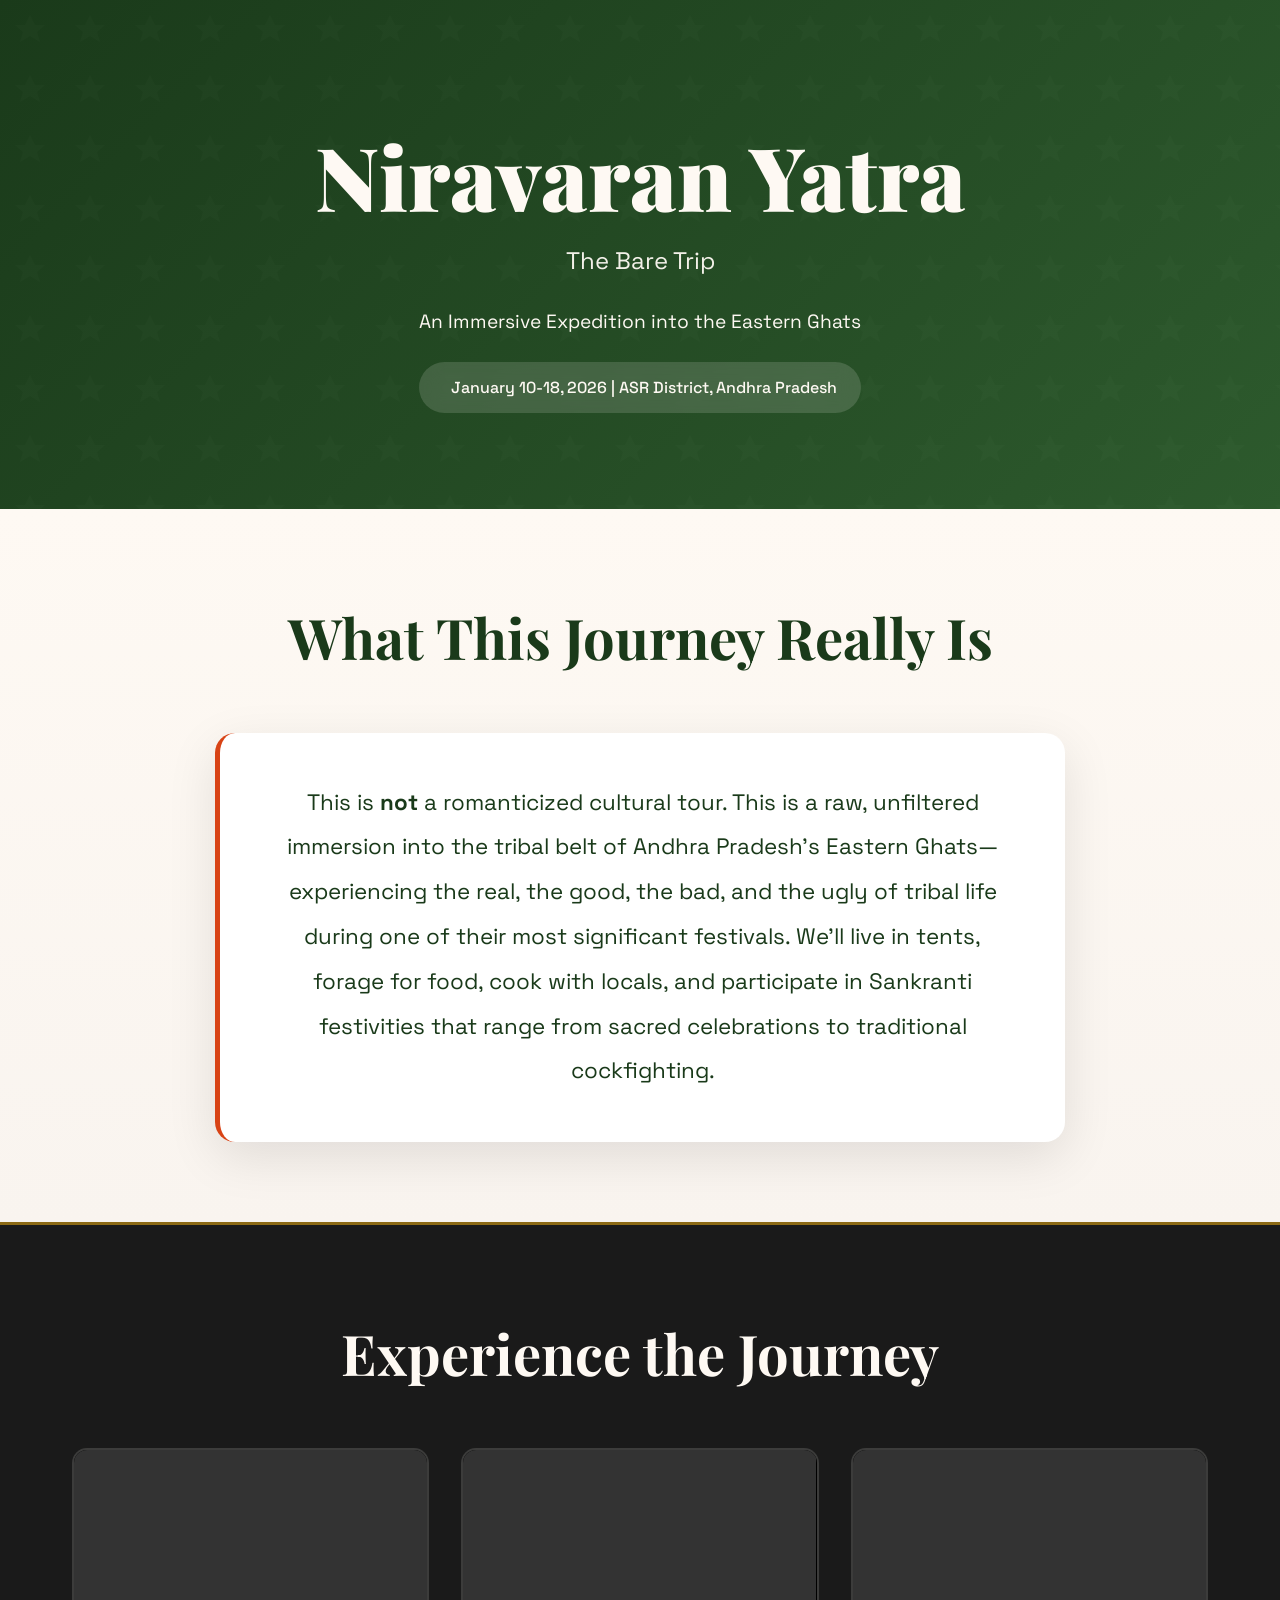
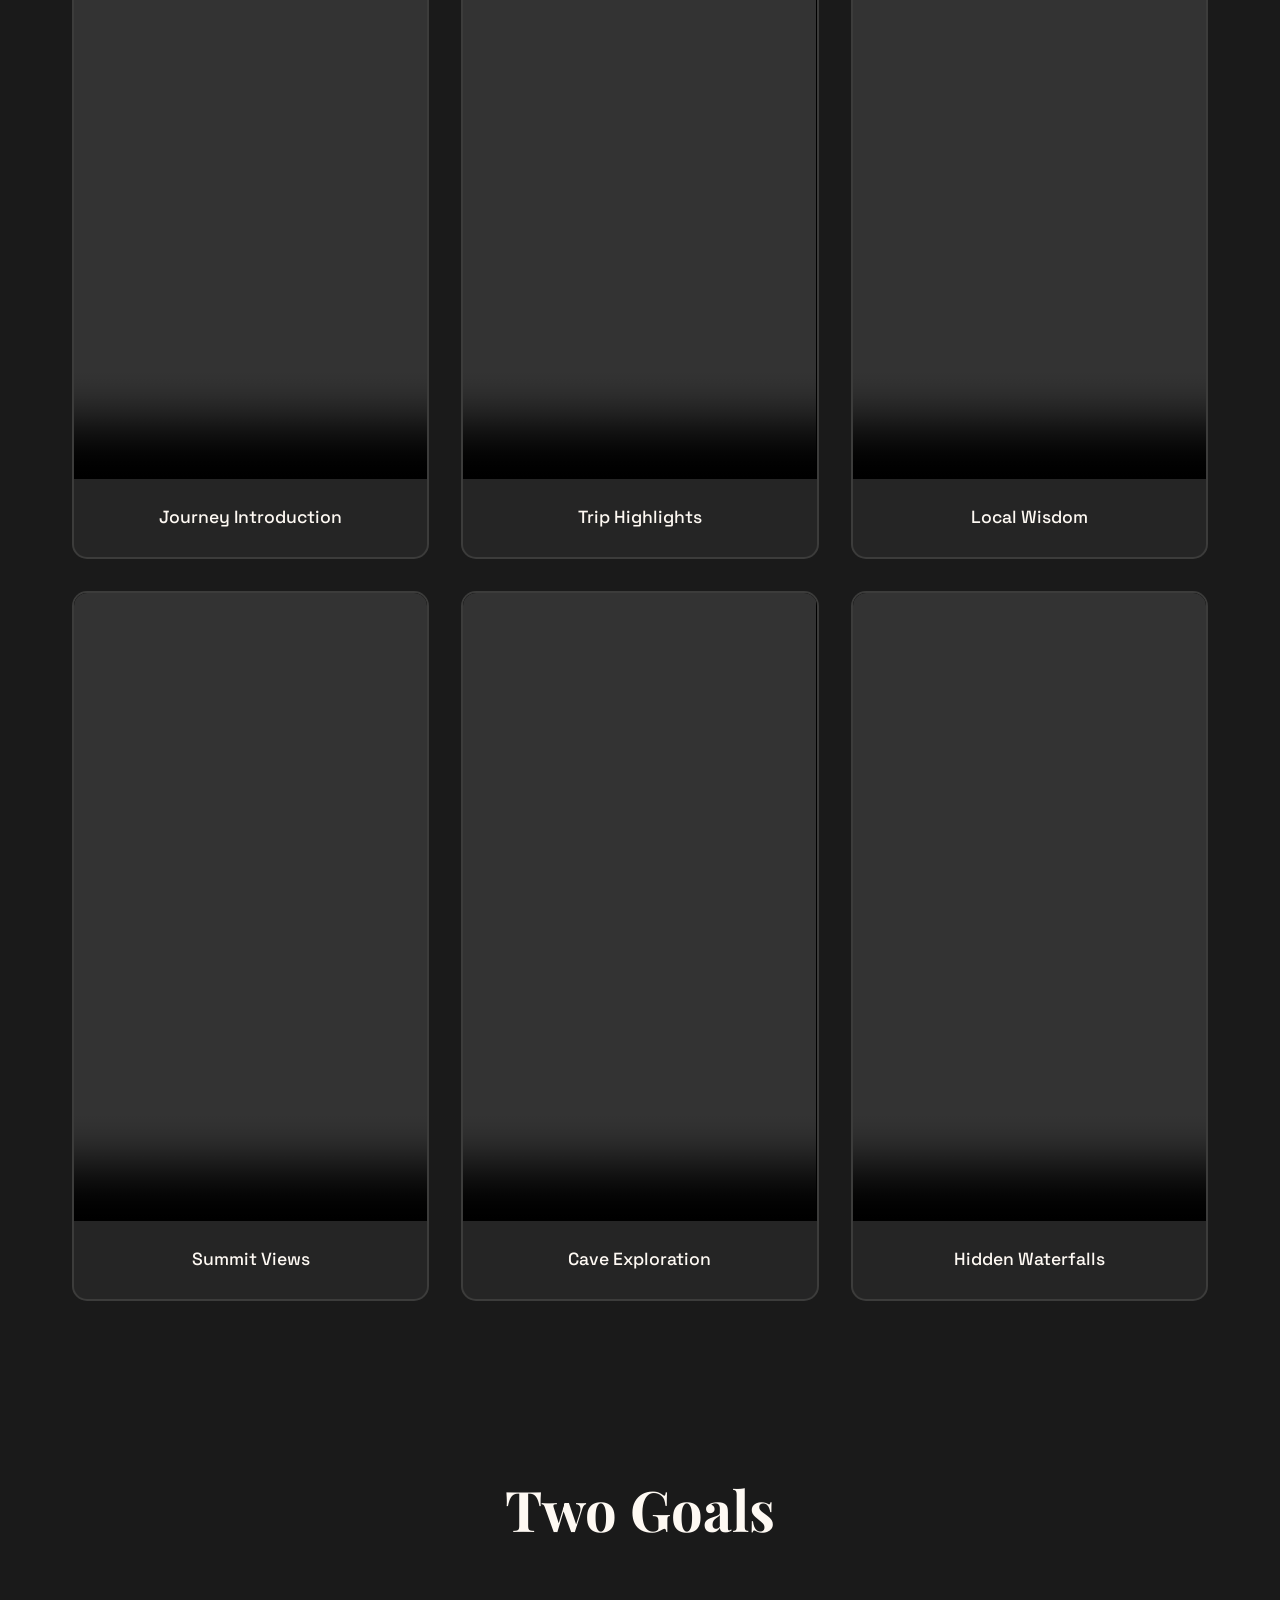
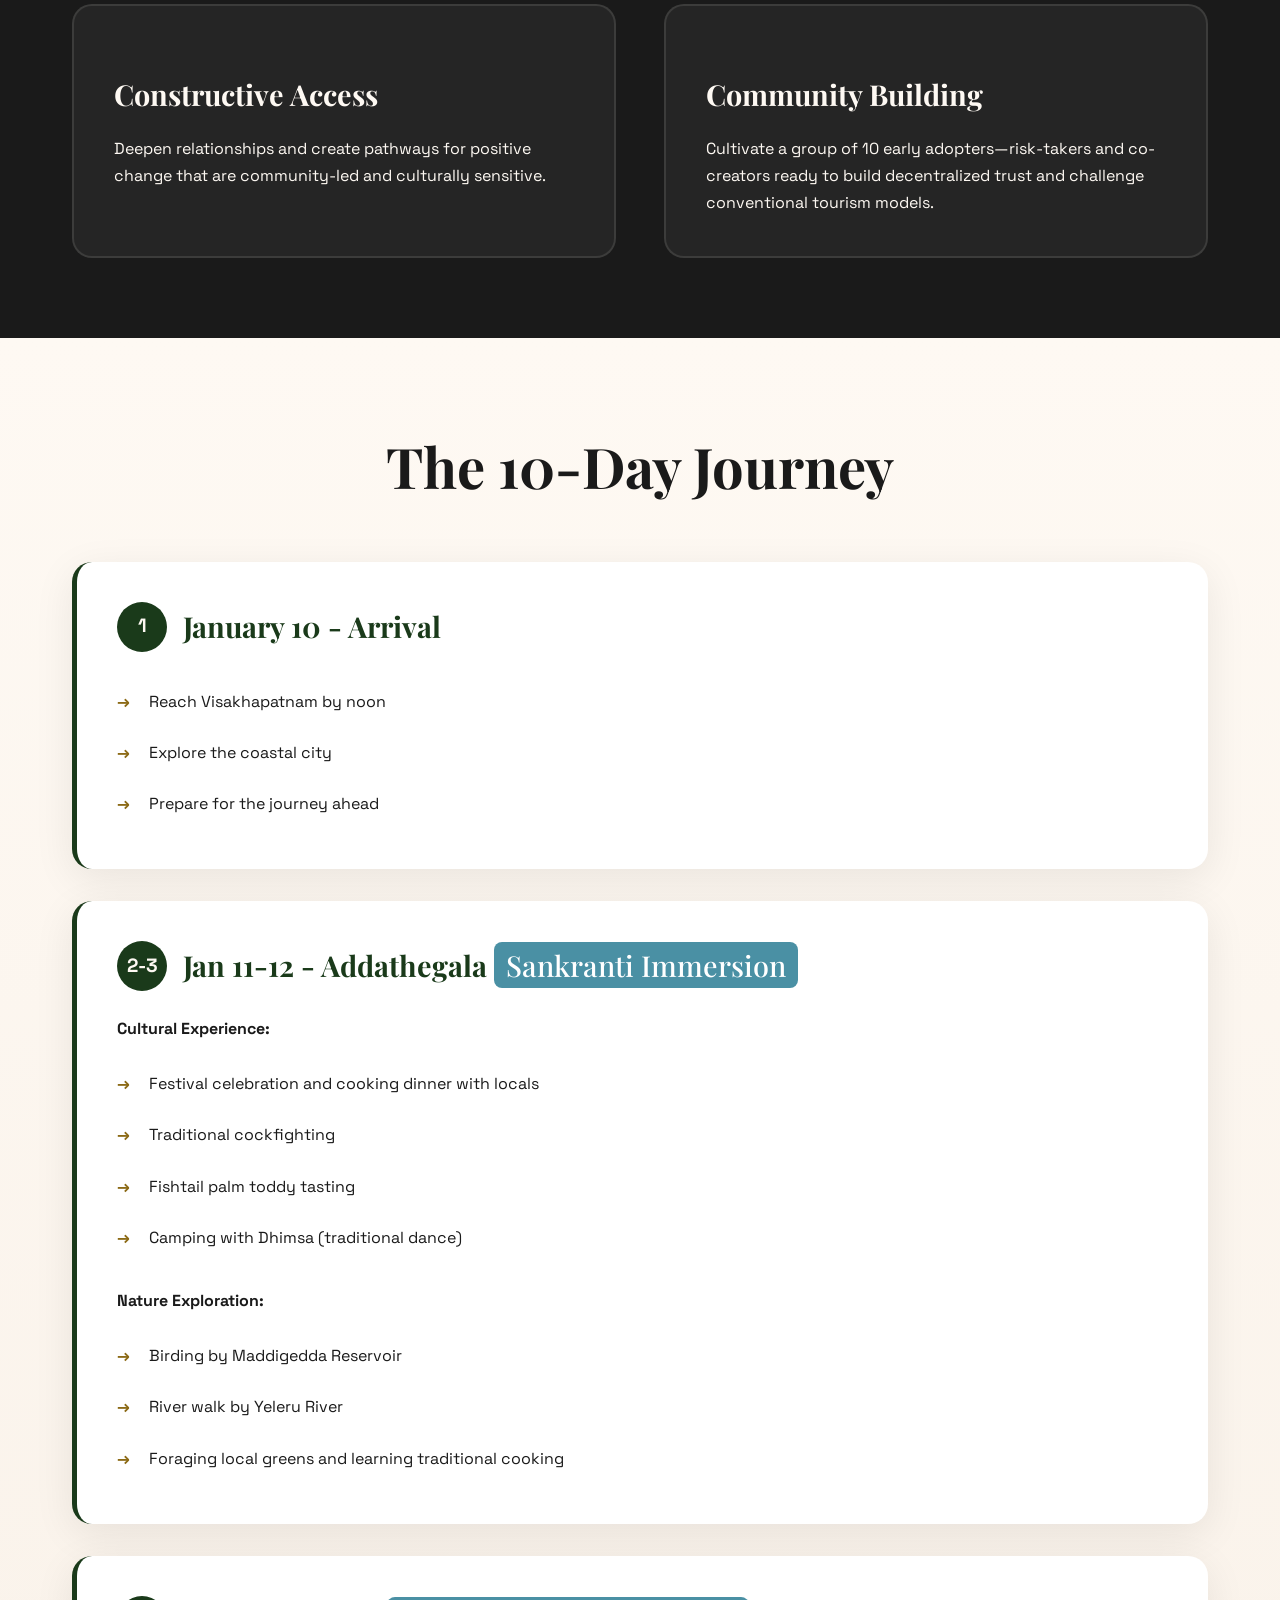
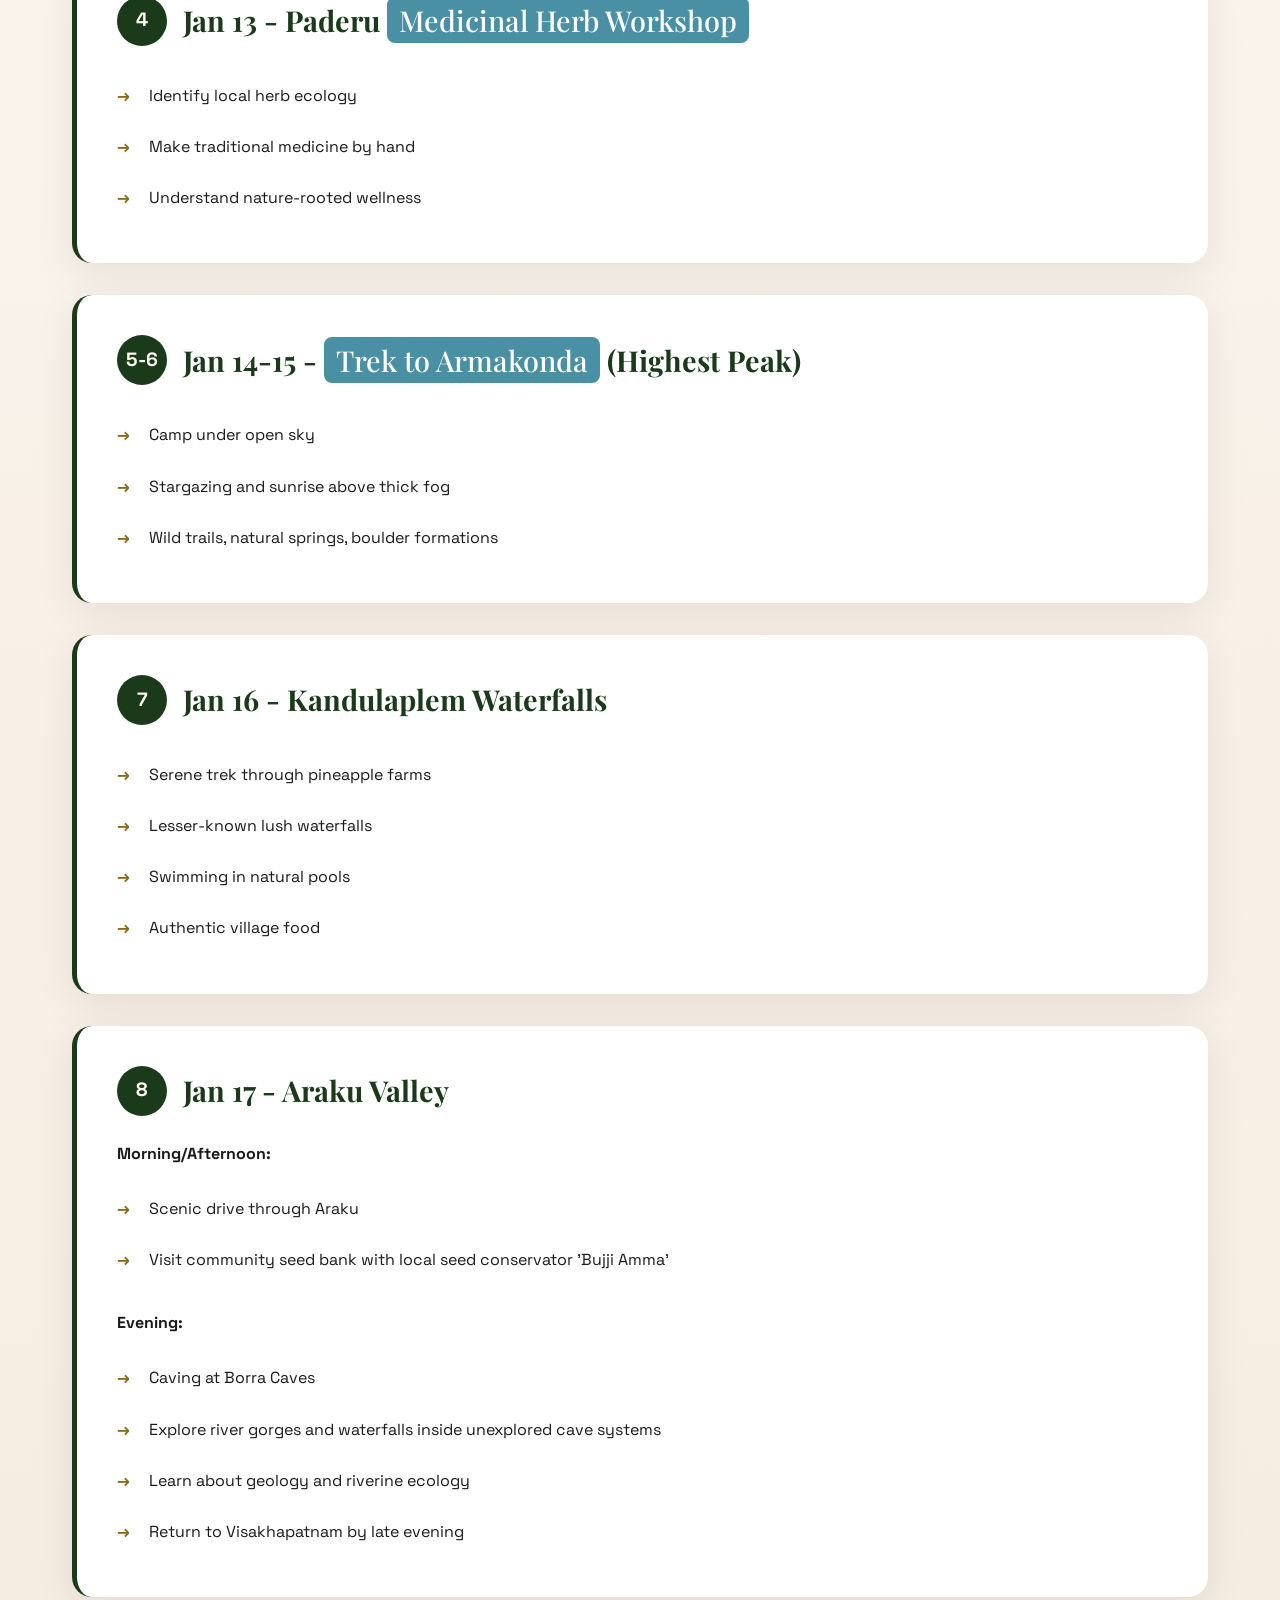
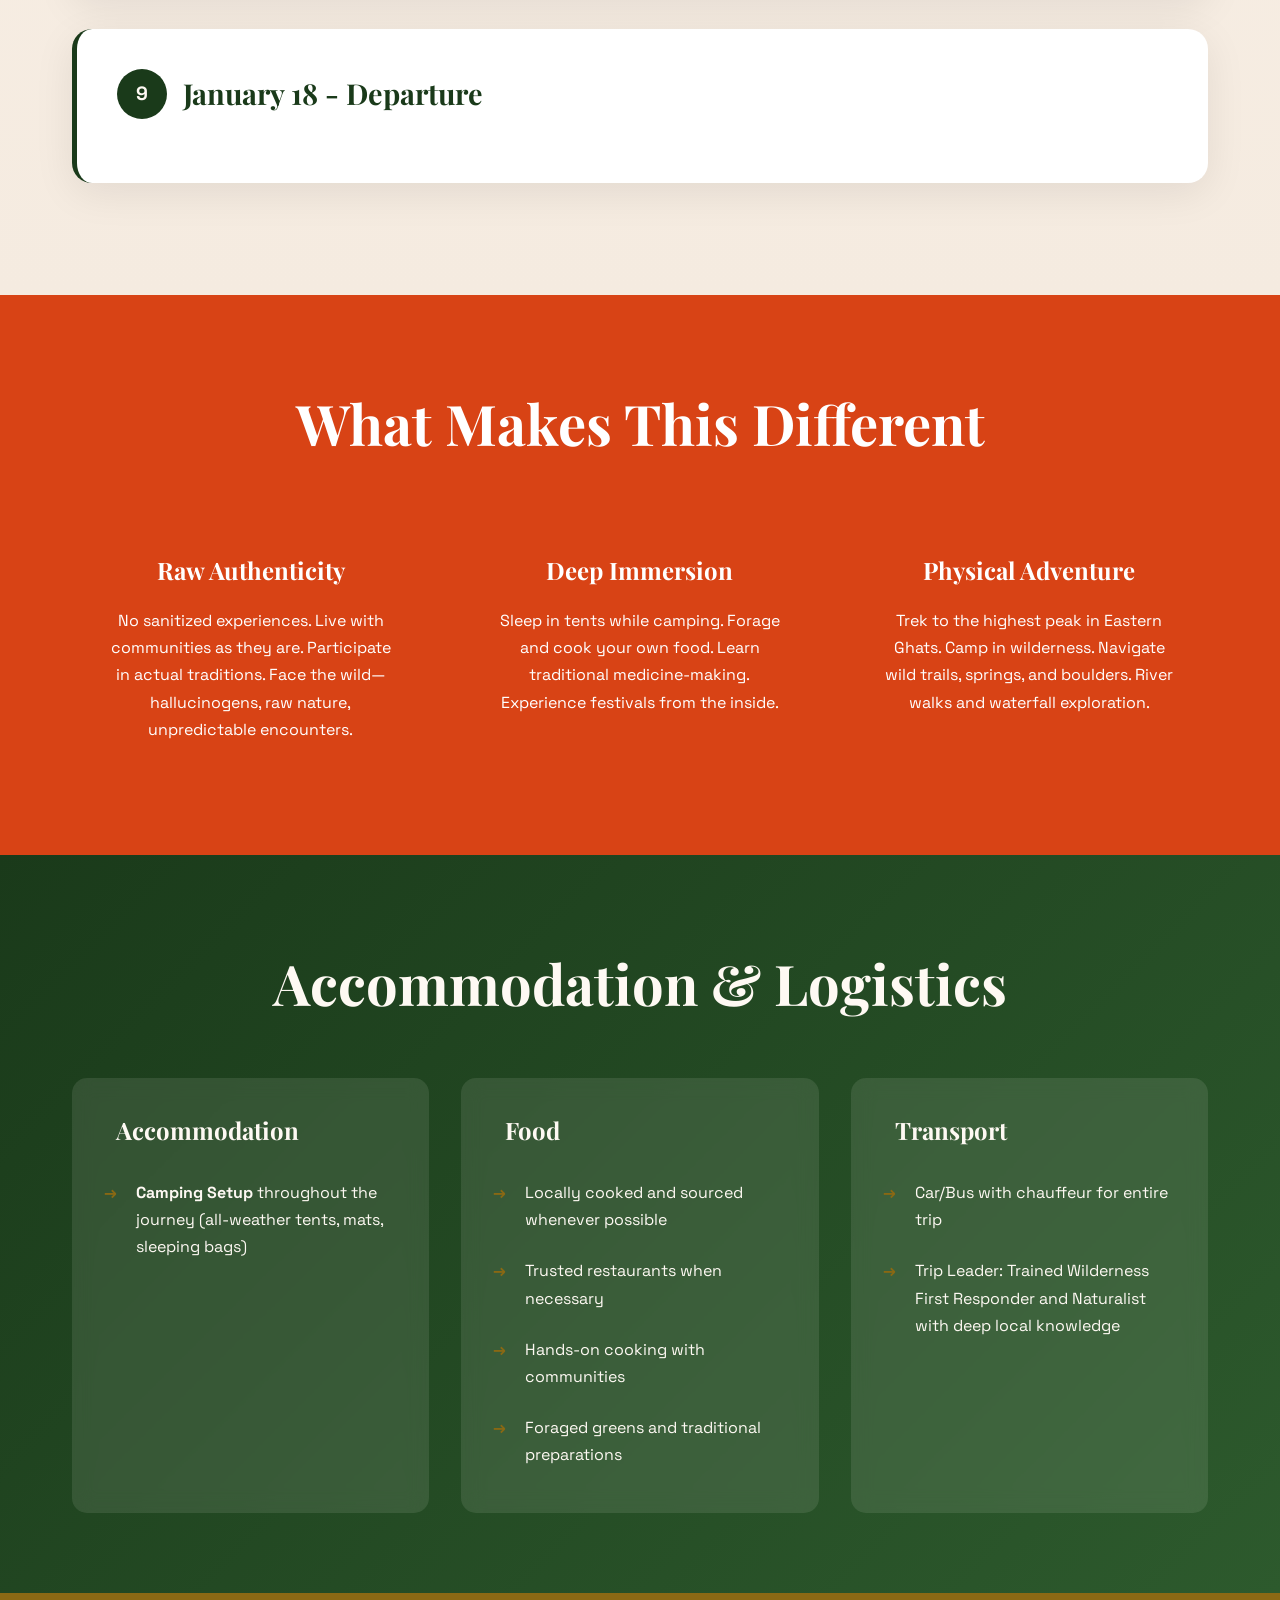
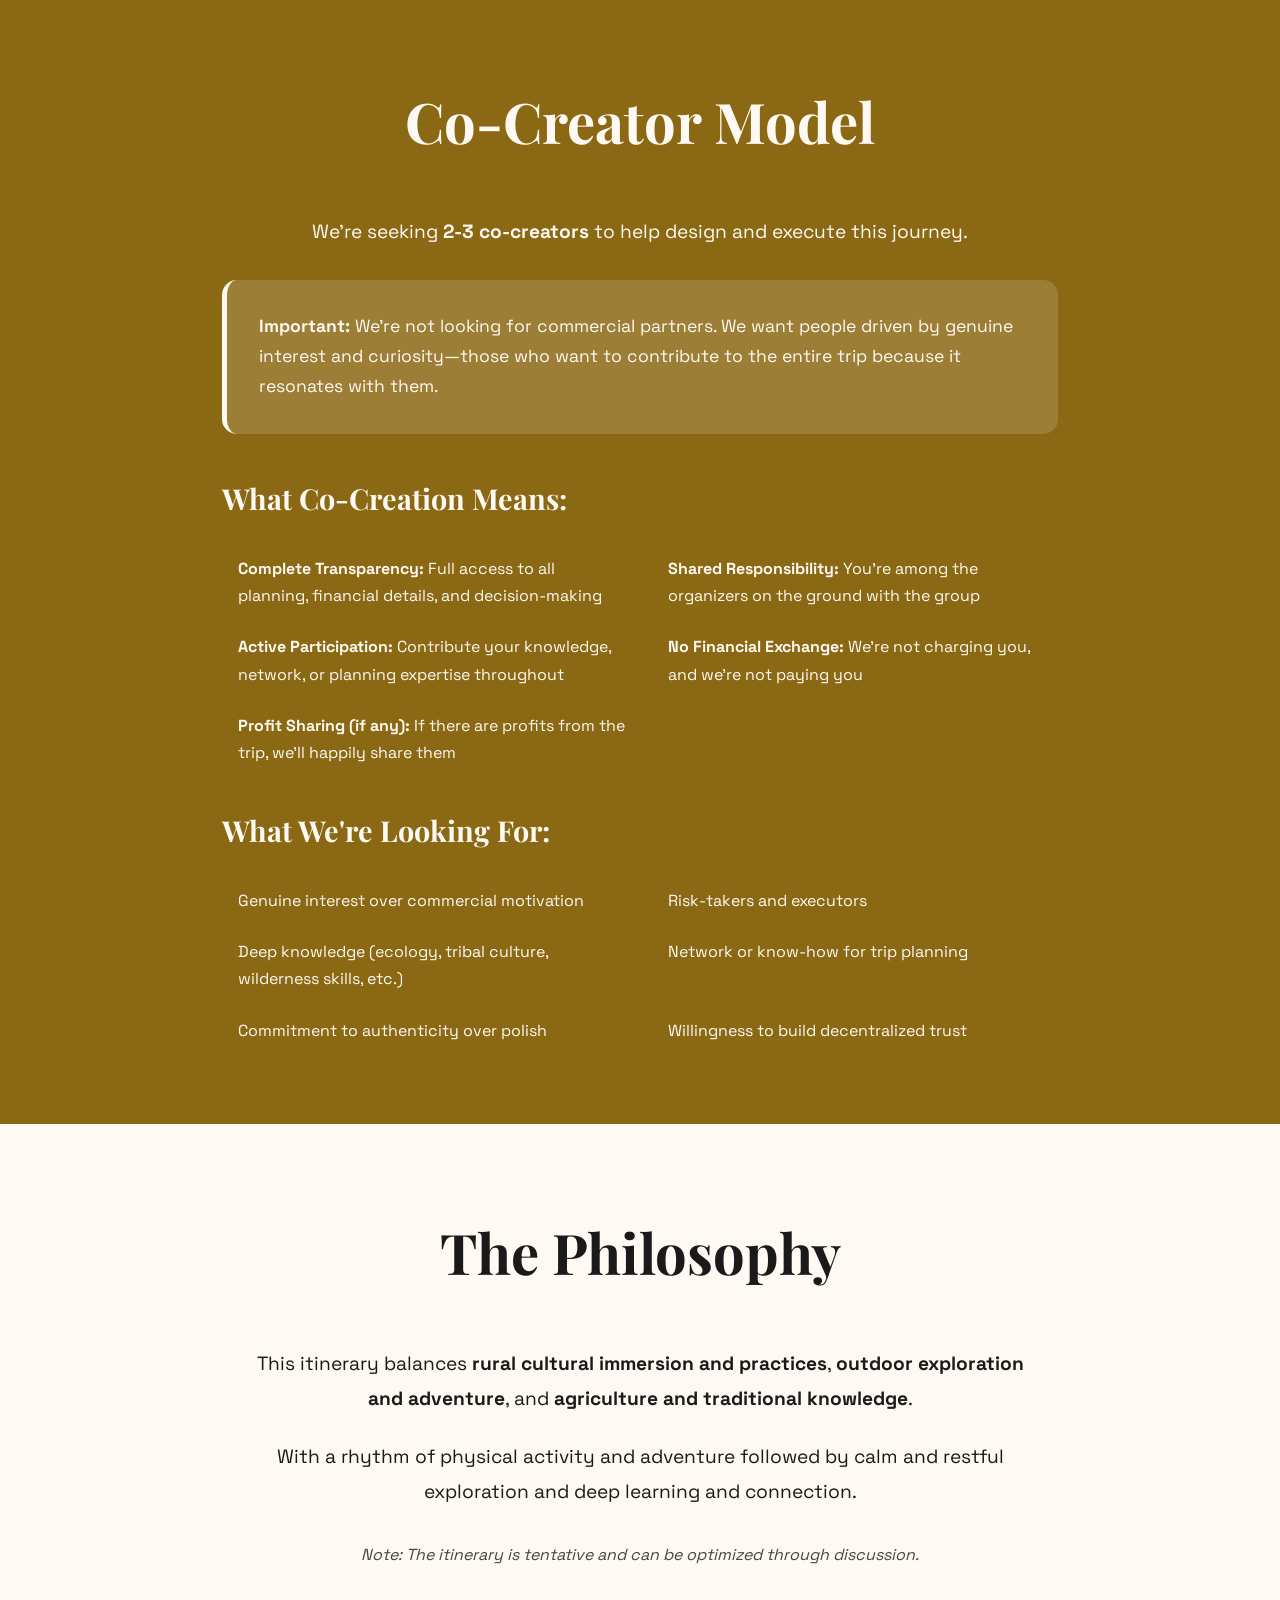
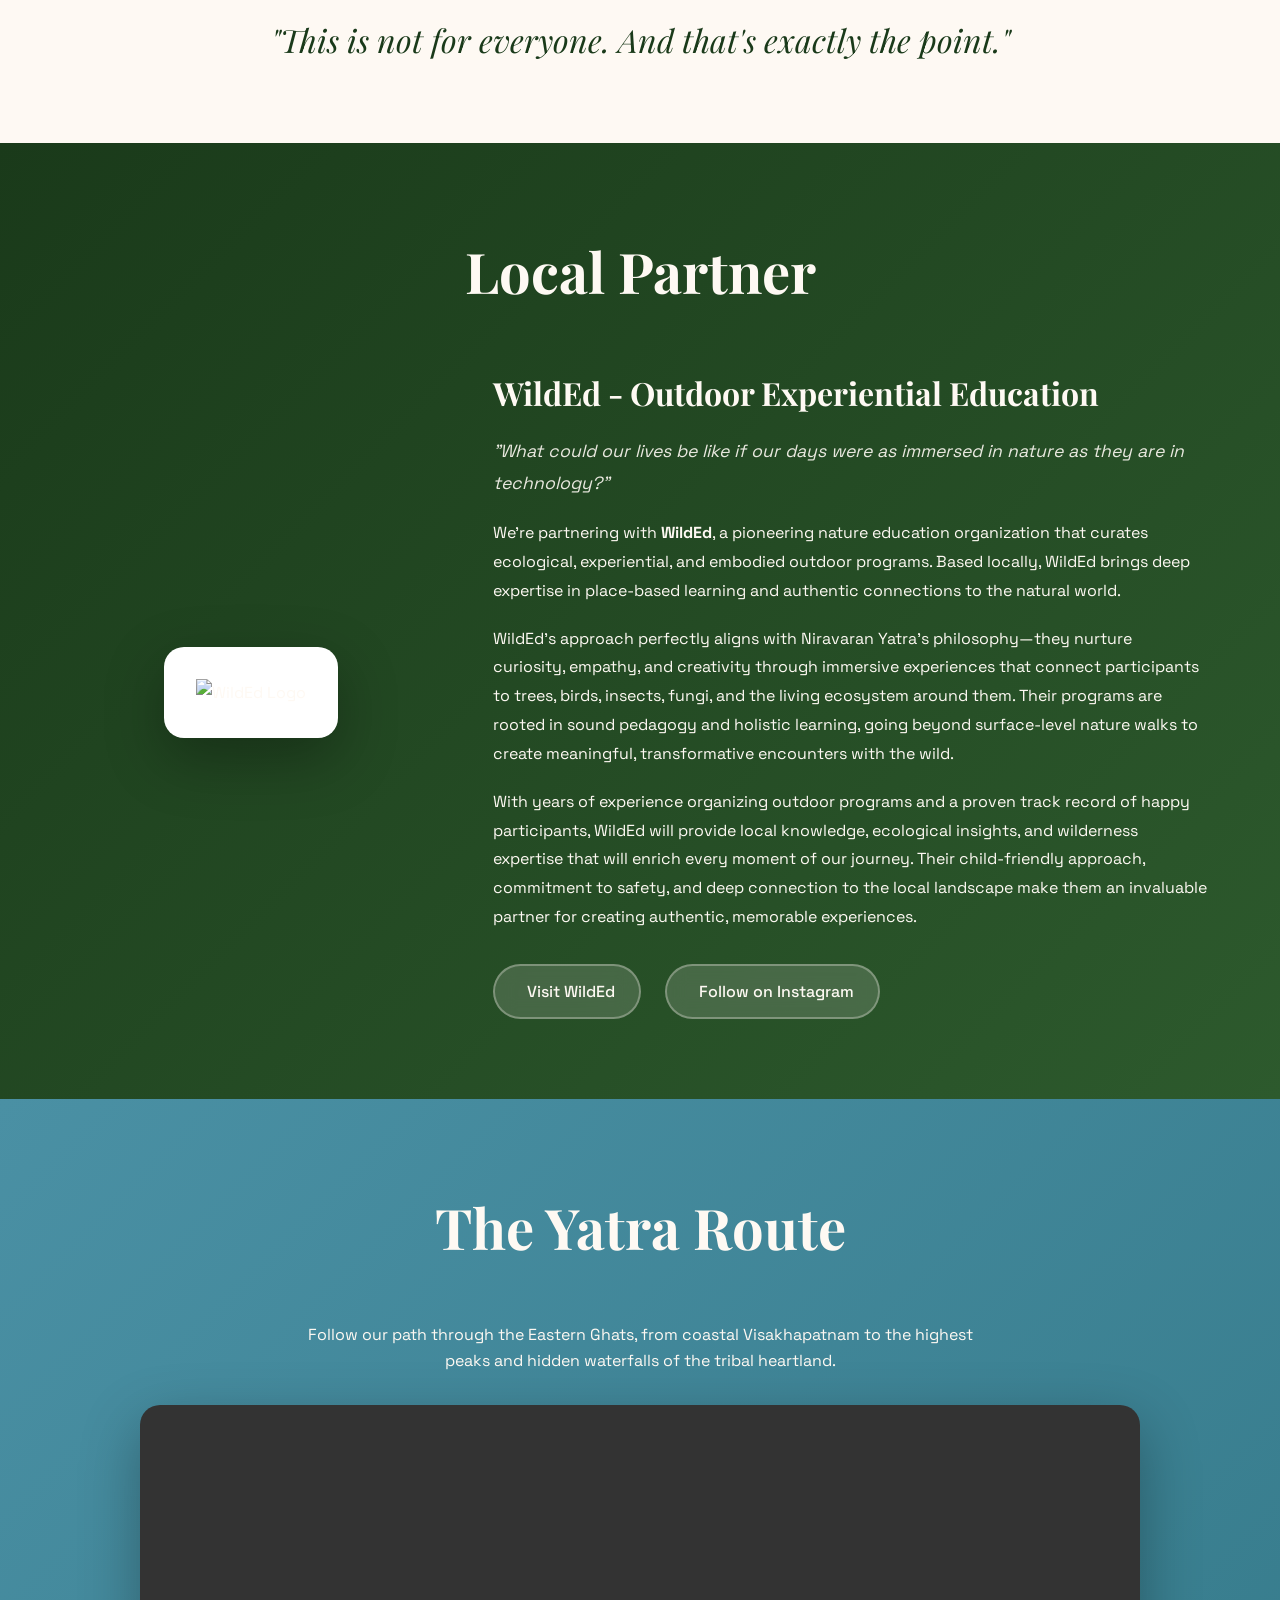
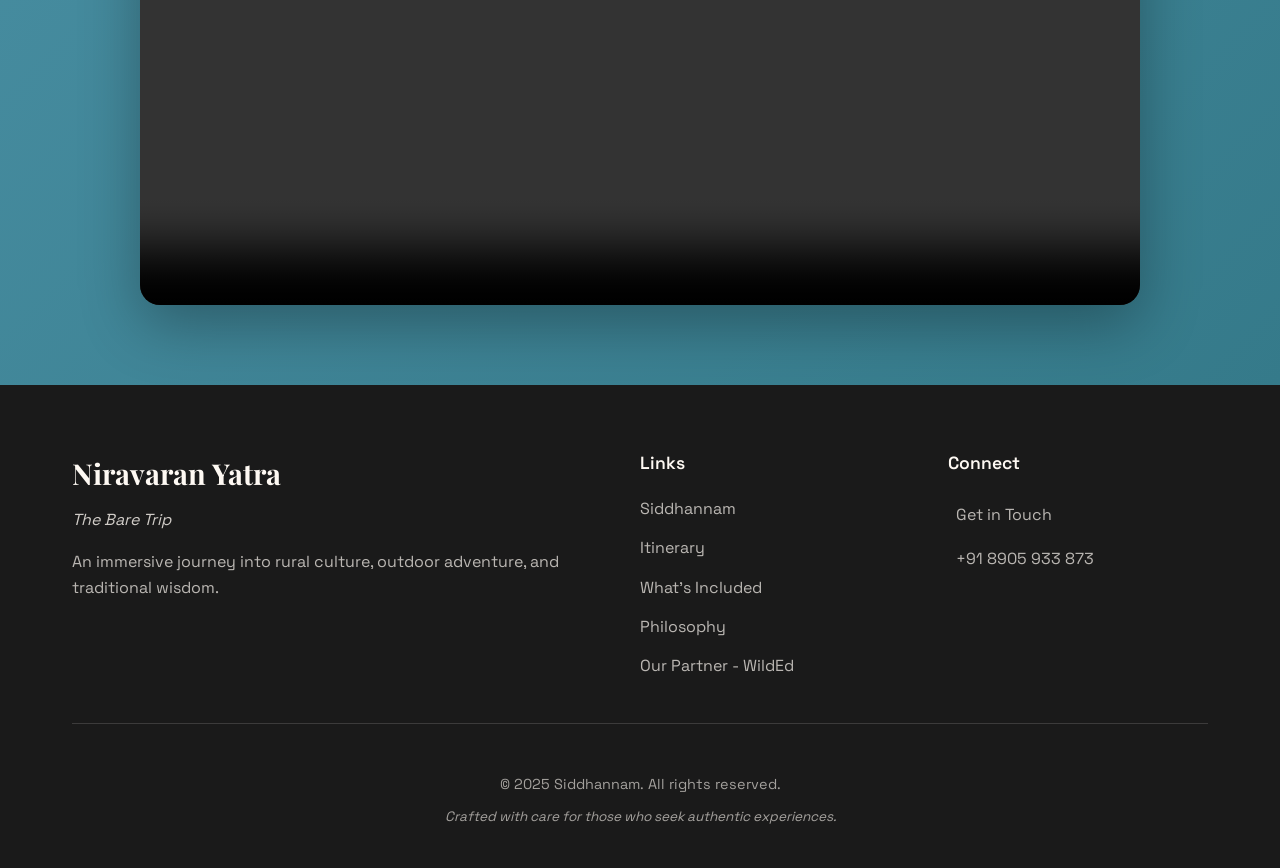
==== index.html @ ec140c89 "Update itinerary activities to reflect camping experience and enhance accommodation details" ====
<!DOCTYPE html>
<html lang="en">
<head>
    <meta charset="UTF-8">
    <meta name="viewport" content="width=device-width, initial-scale=1.0">
    <title>Niravaran Yatra - The Bare Trip</title>
    <link href="https://fonts.googleapis.com/css2?family=Space+Grotesk:wght@400;500;600;700&family=Playfair+Display:wght@700;900&display=swap" rel="stylesheet">
    <script src="https://unpkg.com/@phosphor-icons/web"></script>
    <style>
        * {
            margin: 0;
            padding: 0;
            box-sizing: border-box;
        }

        :root {
            --forest: #1a3a1a;
            --earth: #8b6914;
            --sky: #4a90a4;
            --fire: #d84315;
            --cream: #fef9f3;
            --dark: #1a1a1a;
        }

        body {
            font-family: 'Space Grotesk', sans-serif;
            background: var(--cream);
            color: var(--dark);
            line-height: 1.7;
        }

        .hero {
            background: linear-gradient(135deg, var(--forest) 0%, #2d5a2d 100%);
            color: var(--cream);
            padding: 4rem 1rem 3rem;
            text-align: center;
            position: relative;
            overflow: hidden;
        }

        @media (min-width: 768px) {
            .hero {
                padding: 8rem 2rem 6rem;
            }
        }

        .hero::before {
            content: '';
            position: absolute;
            top: 0;
            left: 0;
            right: 0;
            bottom: 0;
            background: url('data:image/svg+xml,<svg width="60" height="60" xmlns="http://www.w3.org/2000/svg"><path d="M0 0h60v60H0z" fill="none"/><path d="M30 15l5 10h10l-8 7 3 10-10-6-10 6 3-10-8-7h10z" fill="rgba(254,249,243,0.05)"/></svg>');
            opacity: 0.3;
        }

        .hero-content {
            position: relative;
            max-width: 900px;
            margin: 0 auto;
        }

        h1 {
            font-family: 'Playfair Display', serif;
            font-size: clamp(3rem, 8vw, 5.5rem);
            font-weight: 900;
            margin-bottom: 1rem;
            line-height: 1.1;
        }

        .subtitle {
            font-size: clamp(1.1rem, 2.5vw, 1.5rem);
            opacity: 0.95;
            margin-bottom: 0.5rem;
        }

        .dates {
            display: inline-flex;
            align-items: center;
            gap: 0.5rem;
            background: rgba(254,249,243,0.15);
            padding: 0.6rem 1rem;
            border-radius: 50px;
            margin-top: 1.5rem;
            font-weight: 500;
            backdrop-filter: blur(10px);
            font-size: 0.9rem;
        }

        @media (min-width: 768px) {
            .dates {
                padding: 0.75rem 1.5rem;
                font-size: 1rem;
            }
        }

        .container {
            max-width: 1200px;
            margin: 0 auto;
            padding: 0 1rem;
        }

        @media (min-width: 768px) {
            .container {
                padding: 0 2rem;
            }
        }

        section {
            padding: 3rem 0;
        }

        @media (min-width: 768px) {
            section {
                padding: 5rem 0;
            }
        }

        .intro {
            background: linear-gradient(to bottom, var(--cream), #f9f4ef);
            border-bottom: 3px solid var(--earth);
        }

        .intro-text {
            font-size: 1.1rem;
            max-width: 850px;
            margin: 0 auto;
            text-align: center;
            line-height: 1.8;
            color: var(--forest);
            background: white;
            padding: 1.5rem;
            border-radius: 15px;
            box-shadow: 0 10px 30px rgba(0,0,0,0.1);
            border-left: 4px solid var(--fire);
        }

        @media (min-width: 768px) {
            .intro-text {
                font-size: 1.4rem;
                line-height: 2;
                padding: 3rem;
                border-radius: 20px;
                box-shadow: 0 15px 50px rgba(0,0,0,0.1);
                border-left: 5px solid var(--fire);
            }
        }

        .media {
            background: var(--dark);
            color: var(--cream);
        }

        .media-grid {
            display: grid;
            grid-template-columns: 1fr;
            gap: 2rem;
            margin-top: 3rem;
        }

        .media-card {
            background: rgba(254,249,243,0.05);
            border-radius: 15px;
            overflow: hidden;
            transition: all 0.3s ease;
            border: 2px solid rgba(254,249,243,0.1);
            max-width: 500px;
            margin: 0 auto;
            width: 100%;
        }

        .media-card:hover {
            transform: translateY(-5px);
            border-color: var(--earth);
            box-shadow: 0 20px 40px rgba(0,0,0,0.3);
        }

        .media-card video {
            width: 100%;
            height: auto;
            aspect-ratio: 9 / 16;
            display: block;
            background: black;
            object-fit: cover;
        }

        .media-caption {
            padding: 1.5rem;
            text-align: center;
            font-size: 1.1rem;
            font-weight: 500;
        }

        @media (min-width: 768px) {
            .media-grid {
                grid-template-columns: repeat(2, 1fr);
            }
        }

        @media (min-width: 1024px) {
            .media-grid {
                grid-template-columns: repeat(3, 1fr);
            }
        }

        .map-section {
            background: linear-gradient(135deg, var(--sky) 0%, #357a8a 100%);
            color: var(--cream);
            padding: 3rem 0;
        }

        @media (min-width: 768px) {
            .map-section {
                padding: 5rem 0;
            }
        }

        .map-container {
            max-width: 1000px;
            margin: 1.5rem auto 0;
            border-radius: 15px;
            overflow: hidden;
            box-shadow: 0 15px 40px rgba(0,0,0,0.3);
        }

        @media (min-width: 768px) {
            .map-container {
                margin: 2rem auto 0;
                border-radius: 20px;
                box-shadow: 0 20px 60px rgba(0,0,0,0.3);
            }
        }

        .map-container video {
            width: 100%;
            display: block;
        }

        .goals {
            background: var(--dark);
            color: var(--cream);
        }

        .goals-grid {
            display: grid;
            grid-template-columns: 1fr;
            gap: 2rem;
            margin-top: 2rem;
        }

        @media (min-width: 768px) {
            .goals-grid {
                grid-template-columns: repeat(2, 1fr);
                gap: 3rem;
                margin-top: 3rem;
            }
        }

        .goal-card {
            background: rgba(254,249,243,0.05);
            padding: 2rem;
            border-radius: 15px;
            border: 2px solid rgba(254,249,243,0.1);
            transition: all 0.3s ease;
        }

        @media (min-width: 768px) {
            .goal-card {
                padding: 2.5rem;
                border-radius: 20px;
            }
        }

        .goal-card:hover {
            transform: translateY(-5px);
            border-color: var(--earth);
        }

        .goal-icon {
            font-size: 3rem;
            margin-bottom: 1.5rem;
            display: block;
            color: var(--earth);
        }

        .goal-card h3 {
            font-size: 1.8rem;
            margin-bottom: 1rem;
            font-family: 'Playfair Display', serif;
        }

        .section-title {
            font-family: 'Playfair Display', serif;
            font-size: clamp(2rem, 6vw, 3.5rem);
            text-align: center;
            margin-bottom: 2rem;
        }

        @media (min-width: 768px) {
            .section-title {
                margin-bottom: 3rem;
            }
        }

        .itinerary {
            background: linear-gradient(to bottom, var(--cream), #f5ebe0);
        }

        .day-card {
            background: white;
            border-radius: 15px;
            padding: 1.5rem;
            margin-bottom: 1.5rem;
            box-shadow: 0 8px 30px rgba(0,0,0,0.08);
            border-left: 4px solid var(--forest);
            transition: all 0.3s ease;
        }

        @media (min-width: 768px) {
            .day-card {
                border-radius: 20px;
                padding: 2.5rem;
                margin-bottom: 2rem;
                box-shadow: 0 10px 40px rgba(0,0,0,0.08);
                border-left: 5px solid var(--forest);
            }
        }

        .day-card:hover {
            box-shadow: 0 15px 50px rgba(0,0,0,0.12);
        }

        @media (min-width: 768px) {
            .day-card:hover {
                transform: translateX(10px);
            }
        }

        .day-header {
            display: flex;
            align-items: center;
            gap: 0.75rem;
            margin-bottom: 1rem;
        }

        @media (min-width: 768px) {
            .day-header {
                gap: 1rem;
                margin-bottom: 1.5rem;
            }
        }

        .day-number {
            background: var(--forest);
            color: var(--cream);
            width: 45px;
            height: 45px;
            border-radius: 50%;
            display: flex;
            align-items: center;
            justify-content: center;
            font-weight: 700;
            font-size: 1.1rem;
            flex-shrink: 0;
        }

        @media (min-width: 768px) {
            .day-number {
                width: 50px;
                height: 50px;
                font-size: 1.2rem;
            }
        }

        .day-title {
            font-family: 'Playfair Display', serif;
            font-size: 1.3rem;
            color: var(--forest);
            line-height: 1.3;
        }

        @media (min-width: 768px) {
            .day-title {
                font-size: 1.8rem;
            }
        }

        .activity-list {
            list-style: none;
            margin-top: 1rem;
        }

        .activity-list li {
            padding: 0.75rem 0;
            padding-left: 2rem;
            position: relative;
        }

        .activity-list li::before {
            content: '→';
            position: absolute;
            left: 0;
            color: var(--earth);
            font-weight: 700;
        }

        .highlight {
            background: var(--sky);
            color: white;
            padding: 0.25rem 0.75rem;
            border-radius: 8px;
            font-weight: 500;
        }

        .different {
            background: var(--fire);
            color: white;
        }

        .feature-grid {
            display: grid;
            grid-template-columns: 1fr;
            gap: 2rem;
            margin-top: 2rem;
        }

        @media (min-width: 768px) {
            .feature-grid {
                grid-template-columns: repeat(3, 1fr);
                gap: 2rem;
                margin-top: 3rem;
            }
        }

        .feature-card {
            text-align: center;
            padding: 1.5rem;
        }

        @media (min-width: 768px) {
            .feature-card {
                padding: 2rem;
            }
        }

        .feature-icon {
            font-size: 4rem;
            margin-bottom: 1rem;
        }

        .feature-card h3 {
            font-family: 'Playfair Display', serif;
            font-size: 1.5rem;
            margin-bottom: 1rem;
        }

        .logistics {
            background: linear-gradient(135deg, var(--forest) 0%, #2d5a2d 100%);
            color: var(--cream);
        }

        .logistics-grid {
            display: grid;
            grid-template-columns: 1fr;
            gap: 2rem;
            margin-top: 2rem;
        }

        @media (min-width: 768px) {
            .logistics-grid {
                grid-template-columns: repeat(3, 1fr);
                margin-top: 3rem;
            }
        }

        .logistics-card {
            background: rgba(254,249,243,0.1);
            padding: 1.5rem;
            border-radius: 15px;
            backdrop-filter: blur(10px);
        }

        @media (min-width: 768px) {
            .logistics-card {
                padding: 2rem;
            }
        }

        .logistics-card h3 {
            display: flex;
            align-items: center;
            gap: 0.75rem;
            font-size: 1.5rem;
            margin-bottom: 1rem;
            font-family: 'Playfair Display', serif;
        }

        .cocreator {
            background: var(--earth);
            color: var(--cream);
        }

        .cocreator-content {
            max-width: 900px;
            margin: 0 auto;
        }

        .important-note {
            background: rgba(254,249,243,0.15);
            padding: 1.5rem;
            border-radius: 12px;
            margin: 1.5rem 0;
            border-left: 4px solid var(--cream);
        }

        @media (min-width: 768px) {
            .important-note {
                padding: 2rem;
                border-radius: 15px;
                margin: 2rem 0;
                border-left: 5px solid var(--cream);
            }
        }

        .criteria-list {
            display: grid;
            grid-template-columns: 1fr;
            gap: 1.5rem;
            margin-top: 2rem;
        }

        @media (min-width: 768px) {
            .criteria-list {
                grid-template-columns: repeat(2, 1fr);
            }
        }

        .criteria-item {
            display: flex;
            align-items: start;
            gap: 0.75rem;
        }

        @media (min-width: 768px) {
            .criteria-item {
                gap: 1rem;
            }
        }

        .criteria-icon {
            font-size: 1.5rem;
            color: var(--cream);
        }

        .philosophy {
            background: var(--cream);
            text-align: center;
        }

        .philosophy-text {
            max-width: 800px;
            margin: 1.5rem auto;
            font-size: 1.05rem;
            line-height: 1.7;
        }

        @media (min-width: 768px) {
            .philosophy-text {
                margin: 2rem auto;
                font-size: 1.2rem;
                line-height: 1.8;
            }
        }

        .final-note {
            font-family: 'Playfair Display', serif;
            font-size: 1.5rem;
            margin-top: 2rem;
            font-style: italic;
            color: var(--forest);
            line-height: 1.4;
        }

        @media (min-width: 768px) {
            .final-note {
                font-size: 2rem;
                margin-top: 3rem;
            }
        }
    </style>
</head>
<body>
    <div class="hero">
        <div class="hero-content">
            <h1>Niravaran Yatra</h1>
            <p class="subtitle">The Bare Trip</p>
            <p style="font-size: clamp(1rem, 3vw, 1.2rem); margin-top: 1.5rem;">An Immersive Expedition into the Eastern Ghats</p>
            <div class="dates">
                <i class="ph-bold ph-calendar-blank"></i>
                January 10-18, 2026 | ASR District, Andhra Pradesh
            </div>
        </div>
    </div>

    <section class="intro">
        <div class="container">
            <h2 class="section-title" style="color: var(--forest);">What This Journey Really Is</h2>
            <p class="intro-text">
                This is <strong>not</strong> a romanticized cultural tour. This is a raw, unfiltered immersion into the tribal belt of Andhra Pradesh's Eastern Ghats—experiencing the real, the good, the bad, and the ugly of tribal life during one of their most significant festivals. We'll live in tents, forage for food, cook with locals, and participate in Sankranti festivities that range from sacred celebrations to traditional cockfighting. 
            </p>
        </div>
    </section>

    <section class="media">
        <div class="container">
            <h2 class="section-title">Experience the Journey</h2>
            <div class="media-grid">
                <div class="media-card">
                    <video controls>
                        <source src="media/cool-intro-video.mp4" type="video/mp4">
                    </video>
                    <div class="media-caption">Journey Introduction</div>
                </div>
                <div class="media-card">
                    <video controls>
                        <source src="media/trip-montage.mp4" type="video/mp4">
                    </video>
                    <div class="media-caption">Trip Highlights</div>
                </div>
                <div class="media-card">
                    <video controls>
                        <source src="media/farmer-explaining-video.mp4" type="video/mp4">
                    </video>
                    <div class="media-caption">Local Wisdom</div>
                </div>
                <div class="media-card">
                    <video controls>
                        <source src="media/top-of-hill.mp4" type="video/mp4">
                    </video>
                    <div class="media-caption">Summit Views</div>
                </div>
                <div class="media-card">
                    <video controls>
                        <source src="media/inside-cave.mp4" type="video/mp4">
                    </video>
                    <div class="media-caption">Cave Exploration</div>
                </div>
                <div class="media-card">
                    <video controls>
                        <source src="media/waterfall.mp4" type="video/mp4">
                    </video>
                    <div class="media-caption">Hidden Waterfalls</div>
                </div>
            </div>
        </div>
    </section>

    <section class="goals">
        <div class="container">
            <h2 class="section-title">Two Goals</h2>
            <div class="goals-grid">
                <div class="goal-card">
                    <i class="ph-fill ph-hand-heart goal-icon"></i>
                    <h3>Constructive Access</h3>
                    <p>Deepen relationships and create pathways for positive change that are community-led and culturally sensitive.</p>
                </div>
                <div class="goal-card">
                    <i class="ph-fill ph-users-three goal-icon"></i>
                    <h3>Community Building</h3>
                    <p>Cultivate a group of 10 early adopters—risk-takers and co-creators ready to build decentralized trust and challenge conventional tourism models.</p>
                </div>
            </div>
        </div>
    </section>

    <section class="itinerary">
        <div class="container">
            <h2 class="section-title">The 10-Day Journey</h2>
            
            <div class="day-card">
                <div class="day-header">
                    <div class="day-number">1</div>
                    <h3 class="day-title">January 10 - Arrival</h3>
                </div>
                <ul class="activity-list">
                    <li>Reach Visakhapatnam by noon</li>
                    <li>Explore the coastal city</li>
                    <li>Prepare for the journey ahead</li>
                </ul>
            </div>

            <div class="day-card">
                <div class="day-header">
                    <div class="day-number">2-3</div>
                    <h3 class="day-title">Jan 11-12 - Addathegala <span class="highlight">Sankranti Immersion</span></h3>
                </div>
                <p><strong>Cultural Experience:</strong></p>
                <ul class="activity-list">
                    <li>Festival celebration and cooking dinner with locals</li>
                    <li>Traditional cockfighting</li>
                    <li>Fishtail palm toddy tasting</li>
                    <li>Camping with Dhimsa (traditional dance)</li>
                </ul>
                <p style="margin-top: 1.5rem;"><strong>Nature Exploration:</strong></p>
                <ul class="activity-list">
                    <li>Birding by Maddigedda Reservoir</li>
                    <li>River walk by Yeleru River</li>
                    <li>Foraging local greens and learning traditional cooking</li>
                </ul>
            </div>

            <div class="day-card">
                <div class="day-header">
                    <div class="day-number">4</div>
                    <h3 class="day-title">Jan 13 - Paderu <span class="highlight">Medicinal Herb Workshop</span></h3>
                </div>
                <ul class="activity-list">
                    <li>Identify local herb ecology</li>
                    <li>Make traditional medicine by hand</li>
                    <li>Understand nature-rooted wellness</li>
                </ul>
            </div>

            <div class="day-card">
                <div class="day-header">
                    <div class="day-number">5-6</div>
                    <h3 class="day-title">Jan 14-15 - <span class="highlight">Trek to Armakonda</span> (Highest Peak)</h3>
                </div>
                <ul class="activity-list">
                    <li>Camp under open sky</li>
                    <li>Stargazing and sunrise above thick fog</li>
                    <li>Wild trails, natural springs, boulder formations</li>
                </ul>
            </div>

            <div class="day-card">
                <div class="day-header">
                    <div class="day-number">7</div>
                    <h3 class="day-title">Jan 16 - Kandulaplem Waterfalls</h3>
                </div>
                <ul class="activity-list">
                    <li>Serene trek through pineapple farms</li>
                    <li>Lesser-known lush waterfalls</li>
                    <li>Swimming in natural pools</li>
                    <li>Authentic village food</li>
                </ul>
            </div>

            <div class="day-card">
                <div class="day-header">
                    <div class="day-number">8</div>
                    <h3 class="day-title">Jan 17 - Araku Valley</h3>
                </div>
                <p><strong>Morning/Afternoon:</strong></p>
                <ul class="activity-list">
                    <li>Scenic drive through Araku</li>
                    <li>Visit community seed bank with local seed conservator 'Bujji Amma'</li>
                </ul>
                <p style="margin-top: 1.5rem;"><strong>Evening:</strong></p>
                <ul class="activity-list">
                    <li>Caving at Borra Caves</li>
                    <li>Explore river gorges and waterfalls inside unexplored cave systems</li>
                    <li>Learn about geology and riverine ecology</li>
                    <li>Return to Visakhapatnam by late evening</li>
                </ul>
            </div>

            <div class="day-card">
                <div class="day-header">
                    <div class="day-number">9</div>
                    <h3 class="day-title">January 18 - Departure</h3>
                </div>
            </div>
        </div>
    </section>

    <section class="different">
        <div class="container">
            <h2 class="section-title">What Makes This Different</h2>
            <div class="feature-grid">
                <div class="feature-card">
                    <i class="ph-fill ph-fire feature-icon"></i>
                    <h3>Raw Authenticity</h3>
                    <p>No sanitized experiences. Live with communities as they are. Participate in actual traditions. Face the wild—hallucinogens, raw nature, unpredictable encounters.</p>
                </div>
                <div class="feature-card">
                    <i class="ph-fill ph-tree feature-icon"></i>
                    <h3>Deep Immersion</h3>
                    <p>Sleep in tents while camping. Forage and cook your own food. Learn traditional medicine-making. Experience festivals from the inside.</p>
                </div>
                <div class="feature-card">
                    <i class="ph-fill ph-mountains feature-icon"></i>
                    <h3>Physical Adventure</h3>
                    <p>Trek to the highest peak in Eastern Ghats. Camp in wilderness. Navigate wild trails, springs, and boulders. River walks and waterfall exploration.</p>
                </div>
            </div>
        </div>
    </section>

    <section class="logistics">
        <div class="container">
            <h2 class="section-title">Accommodation & Logistics</h2>
            <div class="logistics-grid">
                <div class="logistics-card">
                    <h3><i class="ph-fill ph-bed"></i> Accommodation</h3>
                    <ul class="activity-list">
                        <li><strong>Camping Setup</strong> throughout the journey (all-weather tents, mats, sleeping bags)</li>
                    </ul>
                </div>
                <div class="logistics-card">
                    <h3><i class="ph-fill ph-fork-knife"></i> Food</h3>
                    <ul class="activity-list">
                        <li>Locally cooked and sourced whenever possible</li>
                        <li>Trusted restaurants when necessary</li>
                        <li>Hands-on cooking with communities</li>
                        <li>Foraged greens and traditional preparations</li>
                    </ul>
                </div>
                <div class="logistics-card">
                    <h3><i class="ph-fill ph-van"></i> Transport</h3>
                    <ul class="activity-list">
                        <li>Car/Bus with chauffeur for entire trip</li>
                        <li>Trip Leader: Trained Wilderness First Responder and Naturalist with deep local knowledge</li>
                    </ul>
                </div>
            </div>
        </div>
    </section>

    <section class="cocreator">
        <div class="container cocreator-content">
            <h2 class="section-title">Co-Creator Model</h2>
            <p style="font-size: 1.2rem; text-align: center; margin-bottom: 2rem;">We're seeking <strong>2-3 co-creators</strong> to help design and execute this journey.</p>
            
            <div class="important-note">
                <p style="font-size: 1.1rem;"><strong><i class="ph-fill ph-lightbulb"></i> Important:</strong> We're not looking for commercial partners. We want people driven by genuine interest and curiosity—those who want to contribute to the entire trip because it resonates with them.</p>
            </div>

            <h3 style="font-size: 1.8rem; margin: 2.5rem 0 1.5rem; font-family: 'Playfair Display', serif;">What Co-Creation Means:</h3>
            <div class="criteria-list">
                <div class="criteria-item">
                    <i class="ph-fill ph-eye criteria-icon"></i>
                    <div>
                        <strong>Complete Transparency:</strong> Full access to all planning, financial details, and decision-making
                    </div>
                </div>
                <div class="criteria-item">
                    <i class="ph-fill ph-handshake criteria-icon"></i>
                    <div>
                        <strong>Shared Responsibility:</strong> You're among the organizers on the ground with the group
                    </div>
                </div>
                <div class="criteria-item">
                    <i class="ph-fill ph-hands-clapping criteria-icon"></i>
                    <div>
                        <strong>Active Participation:</strong> Contribute your knowledge, network, or planning expertise throughout
                    </div>
                </div>
                <div class="criteria-item">
                    <i class="ph-fill ph-x-circle criteria-icon"></i>
                    <div>
                        <strong>No Financial Exchange:</strong> We're not charging you, and we're not paying you
                    </div>
                </div>
                <div class="criteria-item">
                    <i class="ph-fill ph-chart-line criteria-icon"></i>
                    <div>
                        <strong>Profit Sharing (if any):</strong> If there are profits from the trip, we'll happily share them
                    </div>
                </div>
            </div>

            <h3 style="font-size: 1.8rem; margin: 2.5rem 0 1.5rem; font-family: 'Playfair Display', serif;">What We're Looking For:</h3>
            <div class="criteria-list">
                <div class="criteria-item">
                    <i class="ph-fill ph-heart criteria-icon"></i>
                    <div>Genuine interest over commercial motivation</div>
                </div>
                <div class="criteria-item">
                    <i class="ph-fill ph-lightning criteria-icon"></i>
                    <div>Risk-takers and executors</div>
                </div>
                <div class="criteria-item">
                    <i class="ph-fill ph-book-open criteria-icon"></i>
                    <div>Deep knowledge (ecology, tribal culture, wilderness skills, etc.)</div>
                </div>
                <div class="criteria-item">
                    <i class="ph-fill ph-network criteria-icon"></i>
                    <div>Network or know-how for trip planning</div>
                </div>
                <div class="criteria-item">
                    <i class="ph-fill ph-compass criteria-icon"></i>
                    <div>Commitment to authenticity over polish</div>
                </div>
                <div class="criteria-item">
                    <i class="ph-fill ph-fingerprint criteria-icon"></i>
                    <div>Willingness to build decentralized trust</div>
                </div>
            </div>
        </div>
    </section>

    <section class="philosophy">
        <div class="container">
            <h2 class="section-title">The Philosophy</h2>
            <div class="philosophy-text">
                <p>This itinerary balances <strong>rural cultural immersion and practices</strong>, <strong>outdoor exploration and adventure</strong>, and <strong>agriculture and traditional knowledge</strong>.</p>
                <p style="margin-top: 1.5rem;">With a rhythm of physical activity and adventure followed by calm and restful exploration and deep learning and connection.</p>
                <p style="margin-top: 2rem; opacity: 0.8; font-size: 1rem;"><em>Note: The itinerary is tentative and can be optimized through discussion.</em></p>
            </div>
            <p class="final-note">"This is not for everyone. And that's exactly the point."</p>
        </div>
    </section>

    <section class="local-partner">
        <div class="container">
            <h2 class="section-title">Local Partner</h2>
            <div class="partner-content">
                <div class="partner-logo">
                    <img src="https://static.wixstatic.com/media/619ed9_21eac73c9c984ba3b43902b994fd4299~mv2.png" alt="WildEd Logo">
                </div>
                <div class="partner-info">
                    <h3>WildEd - Outdoor Experiential Education</h3>
                    <p class="partner-tagline"><em>"What could our lives be like if our days were as immersed in nature as they are in technology?"</em></p>
                    <p>We're partnering with <strong>WildEd</strong>, a pioneering nature education organization that curates ecological, experiential, and embodied outdoor programs. Based locally, WildEd brings deep expertise in place-based learning and authentic connections to the natural world.</p>
                    <p>WildEd's approach perfectly aligns with Niravaran Yatra's philosophy—they nurture curiosity, empathy, and creativity through immersive experiences that connect participants to trees, birds, insects, fungi, and the living ecosystem around them. Their programs are rooted in sound pedagogy and holistic learning, going beyond surface-level nature walks to create meaningful, transformative encounters with the wild.</p>
                    <p>With years of experience organizing outdoor programs and a proven track record of happy participants, WildEd will provide local knowledge, ecological insights, and wilderness expertise that will enrich every moment of our journey. Their child-friendly approach, commitment to safety, and deep connection to the local landscape make them an invaluable partner for creating authentic, memorable experiences.</p>
                    <div class="partner-links">
                        <a href="https://wilded.in" target="_blank" class="partner-link">
                            <i class="ph ph-globe"></i>
                            Visit WildEd
                        </a>
                        <a href="https://www.instagram.com/wilded_india/" target="_blank" class="partner-link">
                            <i class="ph ph-instagram-logo"></i>
                            Follow on Instagram
                        </a>
                    </div>
                </div>
            </div>
        </div>
    </section>

    <style>
        .local-partner {
            background: linear-gradient(135deg, var(--forest) 0%, #2d5a2d 100%);
            color: var(--cream);
        }

        .partner-content {
            display: grid;
            grid-template-columns: 1fr;
            gap: 2rem;
            align-items: center;
        }

        @media (min-width: 768px) {
            .partner-content {
                grid-template-columns: 1fr 2fr;
                gap: 4rem;
            }
        }

        .partner-logo {
            display: flex;
            justify-content: center;
            align-items: center;
            background: white;
            padding: 1.5rem;
            border-radius: 15px;
            box-shadow: 0 15px 40px rgba(0,0,0,0.3);
            max-width: 300px;
            margin: 0 auto;
        }

        @media (min-width: 768px) {
            .partner-logo {
                padding: 2rem;
                border-radius: 20px;
                box-shadow: 0 20px 60px rgba(0,0,0,0.3);
                max-width: none;
            }
        }

        .partner-logo img {
            max-width: 100%;
            height: auto;
            display: block;
        }

        .partner-info h3 {
            font-family: 'Playfair Display', serif;
            font-size: 1.5rem;
            margin-bottom: 1rem;
            color: var(--cream);
        }

        @media (min-width: 768px) {
            .partner-info h3 {
                font-size: 2rem;
            }
        }

        .partner-tagline {
            font-size: 1rem;
            margin-bottom: 1rem;
            opacity: 0.9;
            color: var(--cream);
        }

        @media (min-width: 768px) {
            .partner-tagline {
                font-size: 1.1rem;
                margin-bottom: 1.5rem;
            }
        }

        .partner-info p {
            margin-bottom: 1rem;
            line-height: 1.7;
        }

        @media (min-width: 768px) {
            .partner-info p {
                margin-bottom: 1.2rem;
                line-height: 1.8;
            }
        }

        .partner-links {
            display: flex;
            flex-direction: column;
            gap: 1rem;
            margin-top: 1.5rem;
        }

        @media (min-width: 768px) {
            .partner-links {
                flex-direction: row;
                gap: 1.5rem;
                margin-top: 2rem;
            }
        }

        .partner-link {
            display: inline-flex;
            align-items: center;
            justify-content: center;
            gap: 0.5rem;
            padding: 0.75rem 1.5rem;
            background: rgba(254,249,243,0.15);
            border: 2px solid rgba(254,249,243,0.3);
            border-radius: 50px;
            color: var(--cream);
            text-decoration: none;
            font-weight: 500;
            transition: all 0.3s ease;
            backdrop-filter: blur(10px);
        }

        .partner-link:hover {
            background: rgba(254,249,243,0.25);
            border-color: var(--cream);
            transform: translateY(-2px);
        }

        .partner-link i {
            font-size: 1.2rem;
        }
    </style>

    <section class="map-section">
        <div class="container">
            <h2 class="section-title">The Yatra Route</h2>
            <p style="text-align: center; font-size: 1rem; max-width: 700px; margin: 0 auto; line-height: 1.6;">Follow our path through the Eastern Ghats, from coastal Visakhapatnam to the highest peaks and hidden waterfalls of the tribal heartland.</p>
            <div class="map-container">
                <video controls autoplay loop muted>
                    <source src="media/yatra-map-animated-video.mp4" type="video/mp4">
                </video>
            </div>
        </div>
    </section>

    <footer class="footer">
        <div class="container">
            <div class="footer-content">
                <div class="footer-section">
                    <h3 class="footer-title">Niravaran Yatra</h3>
                    <p class="footer-tagline">The Bare Trip</p>
                    <p class="footer-description">An immersive journey into rural culture, outdoor adventure, and traditional wisdom.</p>
                </div>
                
                <div class="footer-section">
                    <h4>Links</h4>
                    <ul class="footer-links">
                        <li><a href="https://siddhannam.com" target="_blank">Siddhannam</a></li>
                        <li><a href="#itinerary">Itinerary</a></li>
                        <li><a href="#inclusions">What's Included</a></li>
                        <li><a href="#philosophy">Philosophy</a></li>
                        <li><a href="https://wilded.in" target="_blank">Our Partner - WildEd</a></li>
                    </ul>
                </div>
                
                <div class="footer-section">
                    <h4>Connect</h4>
                    <ul class="footer-links">
                        <li><a href="mailto:siddhannam@gmail.com"><i class="ph ph-envelope"></i> Get in Touch</a></li>
                        <li><a href="tel:+918905933873"><i class="ph ph-phone"></i> +91 8905 933 873</a></li>
                    </ul>
                </div>
            </div>
            
            <div class="footer-bottom">
                <p>&copy; 2025 Siddhannam. All rights reserved.</p>
                <p class="footer-note">Crafted with care for those who seek authentic experiences.</p>
            </div>
        </div>
    </footer>

    <style>
        .footer {
            background: var(--dark);
            color: var(--cream);
            padding: 4rem 0 2rem;
        }

        .footer-content {
            display: grid;
            grid-template-columns: 2fr 1fr 1fr;
            gap: 3rem;
            margin-bottom: 3rem;
            padding-bottom: 2rem;
            border-bottom: 1px solid rgba(254,249,243,0.15);
        }

        .footer-section h3 {
            font-family: 'Playfair Display', serif;
            font-size: 1.8rem;
            margin-bottom: 0.5rem;
            color: var(--cream);
        }

        .footer-tagline {
            font-style: italic;
            opacity: 0.8;
            margin-bottom: 1rem;
        }

        .footer-description {
            opacity: 0.7;
            line-height: 1.6;
        }

        .footer-section h4 {
            font-size: 1.1rem;
            margin-bottom: 1rem;
            color: var(--cream);
            font-weight: 600;
        }

        .footer-links {
            list-style: none;
        }

        .footer-links li {
            margin-bottom: 0.75rem;
        }

        .footer-links a {
            color: var(--cream);
            text-decoration: none;
            opacity: 0.7;
            transition: all 0.3s ease;
            display: inline-flex;
            align-items: center;
            gap: 0.5rem;
        }

        .footer-links a:hover {
            opacity: 1;
            color: var(--sky);
            transform: translateX(3px);
        }

        .footer-links i {
            font-size: 1rem;
        }

        .footer-bottom {
            text-align: center;
            opacity: 0.6;
            font-size: 0.9rem;
        }

        .footer-bottom p {
            margin-bottom: 0.5rem;
        }

        .footer-note {
            font-style: italic;
            font-size: 0.85rem;
        }

        @media (max-width: 768px) {
            .footer-content {
                grid-template-columns: 1fr;
                gap: 2rem;
            }

            .footer {
                padding: 3rem 0 1.5rem;
            }
        }
    </style>
</body>
</html>
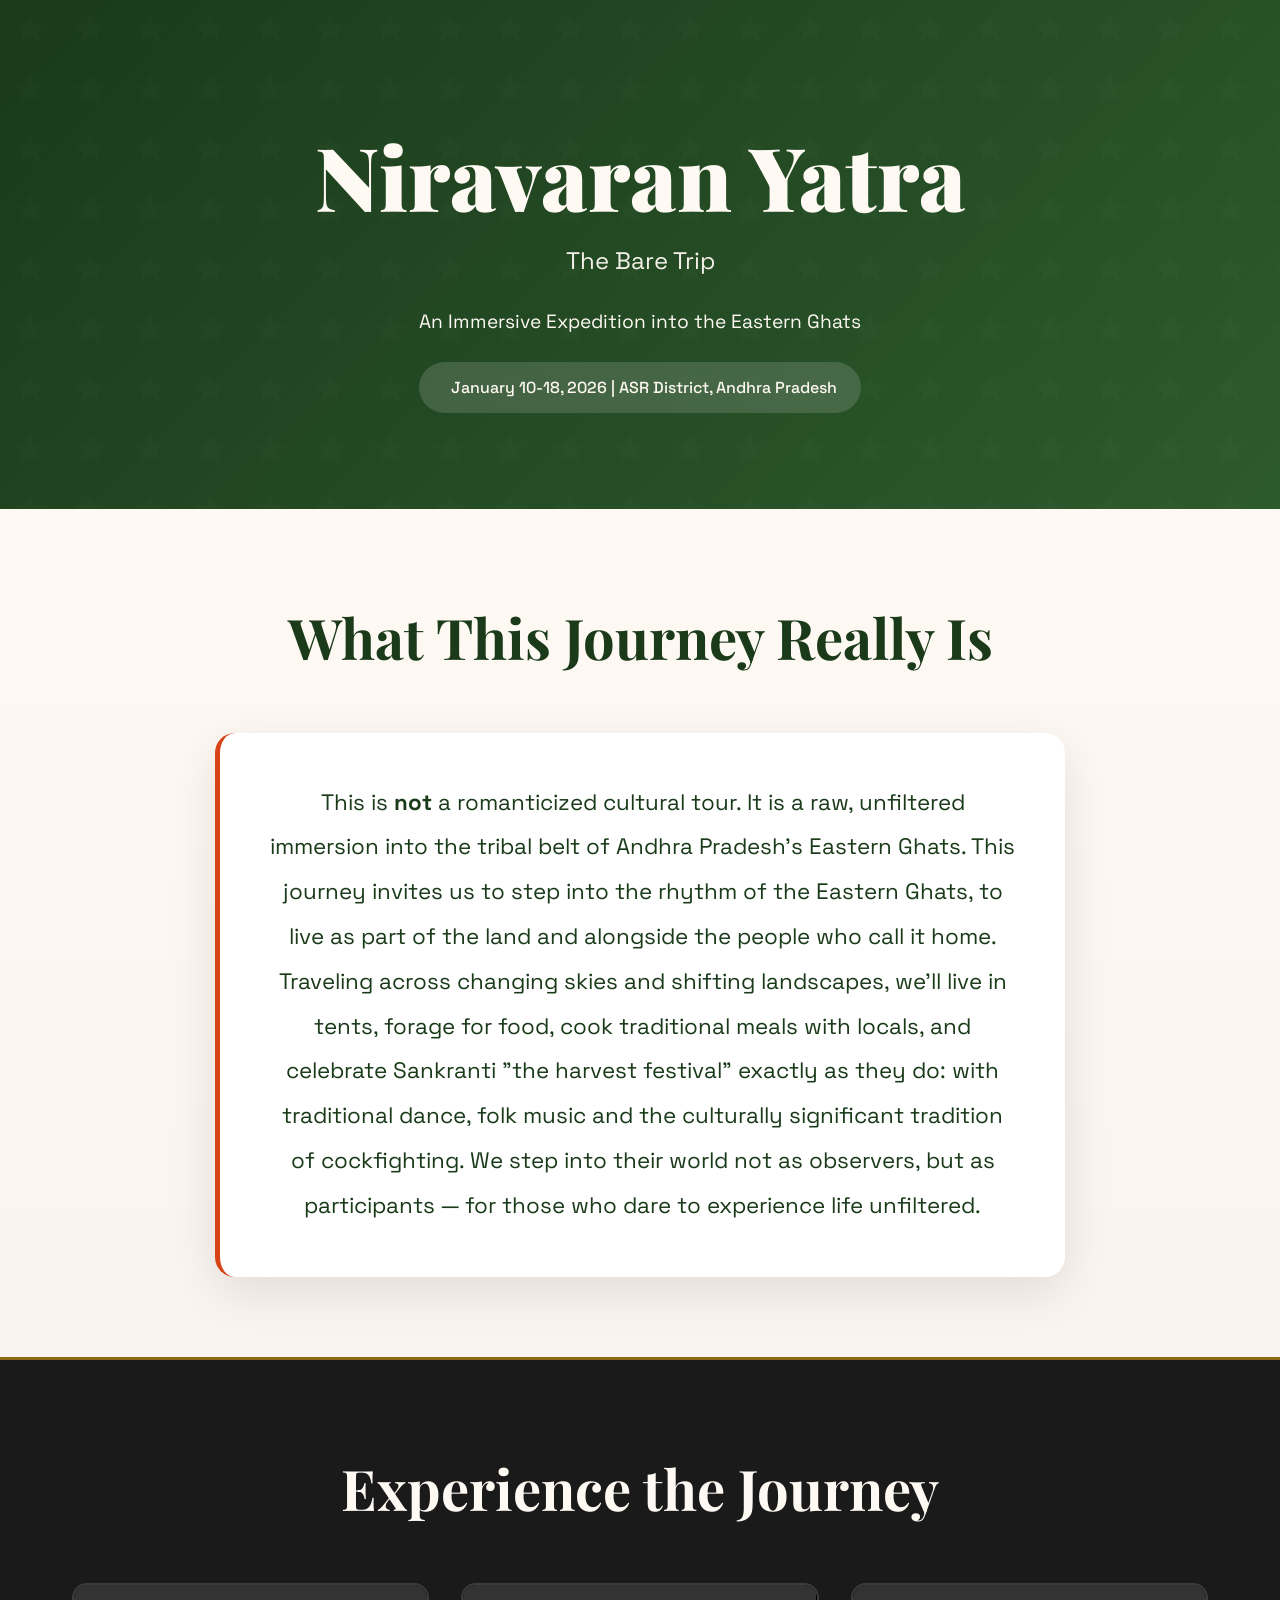
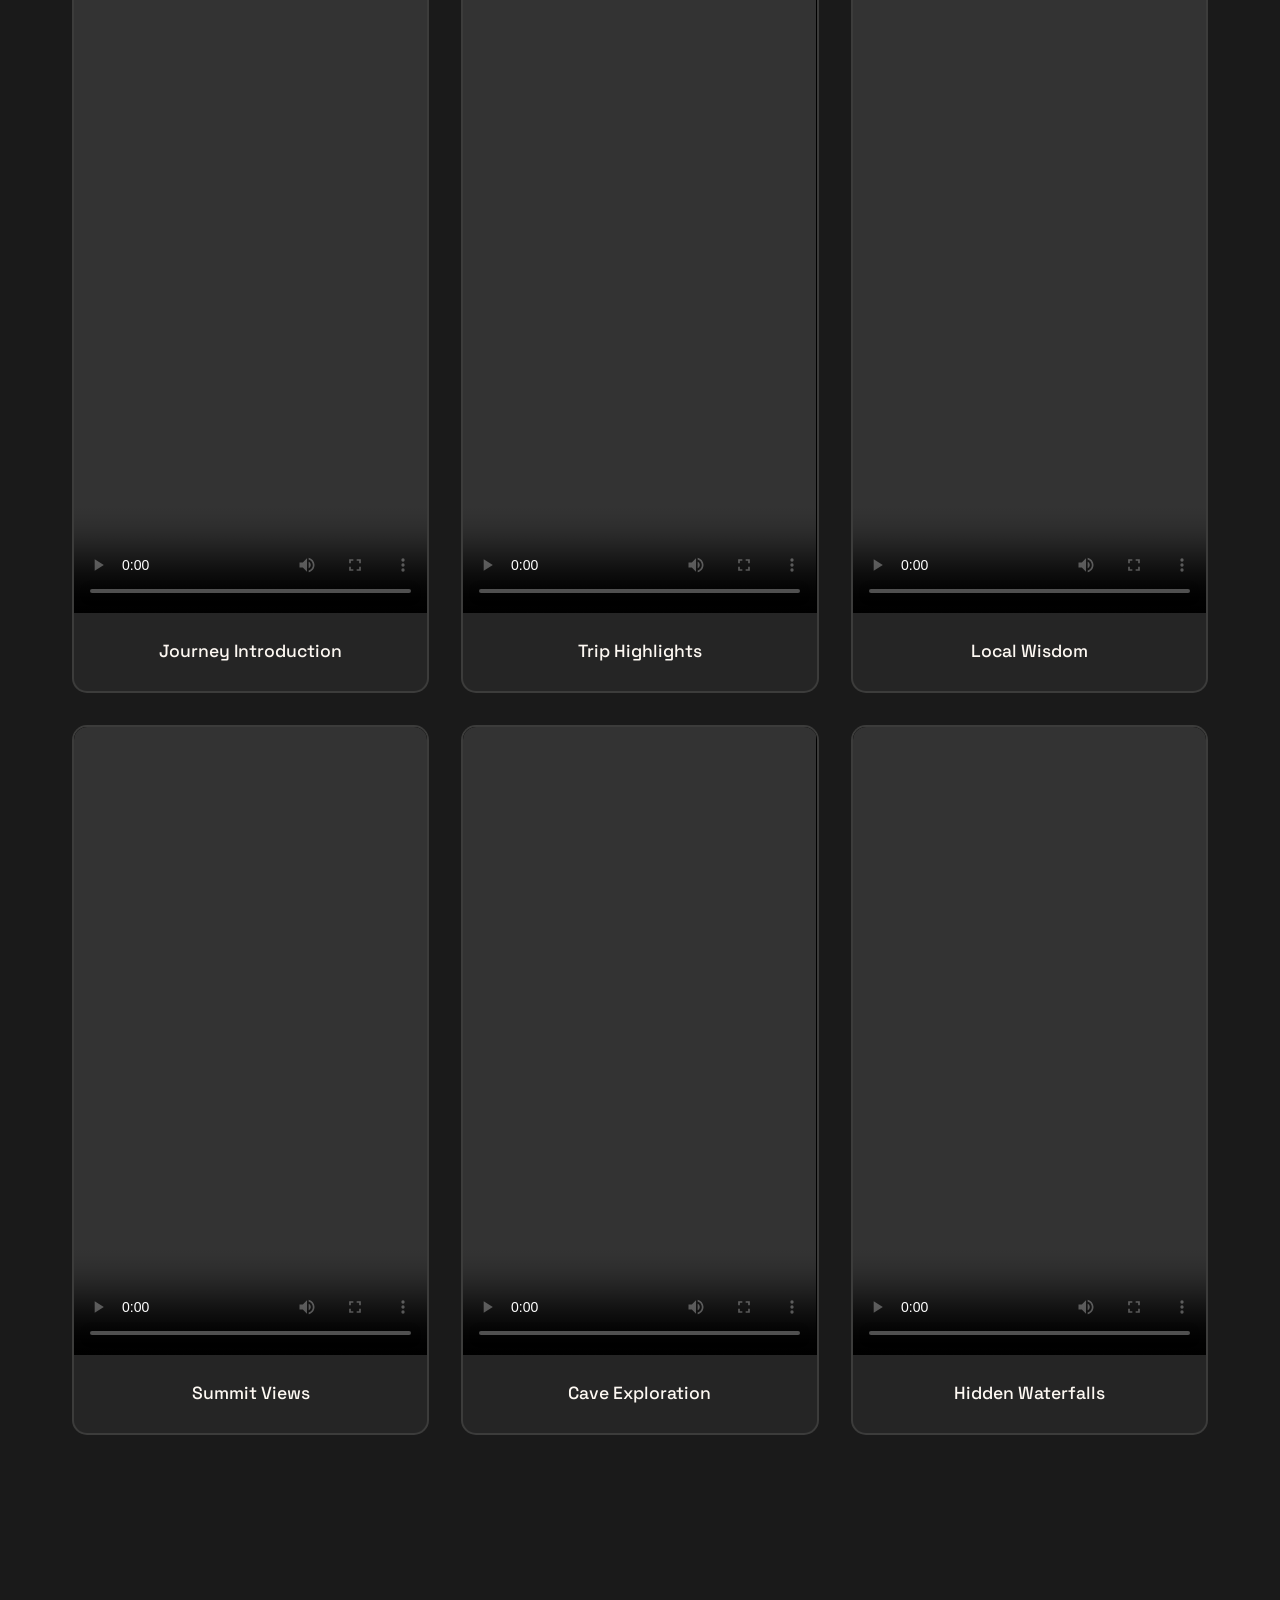
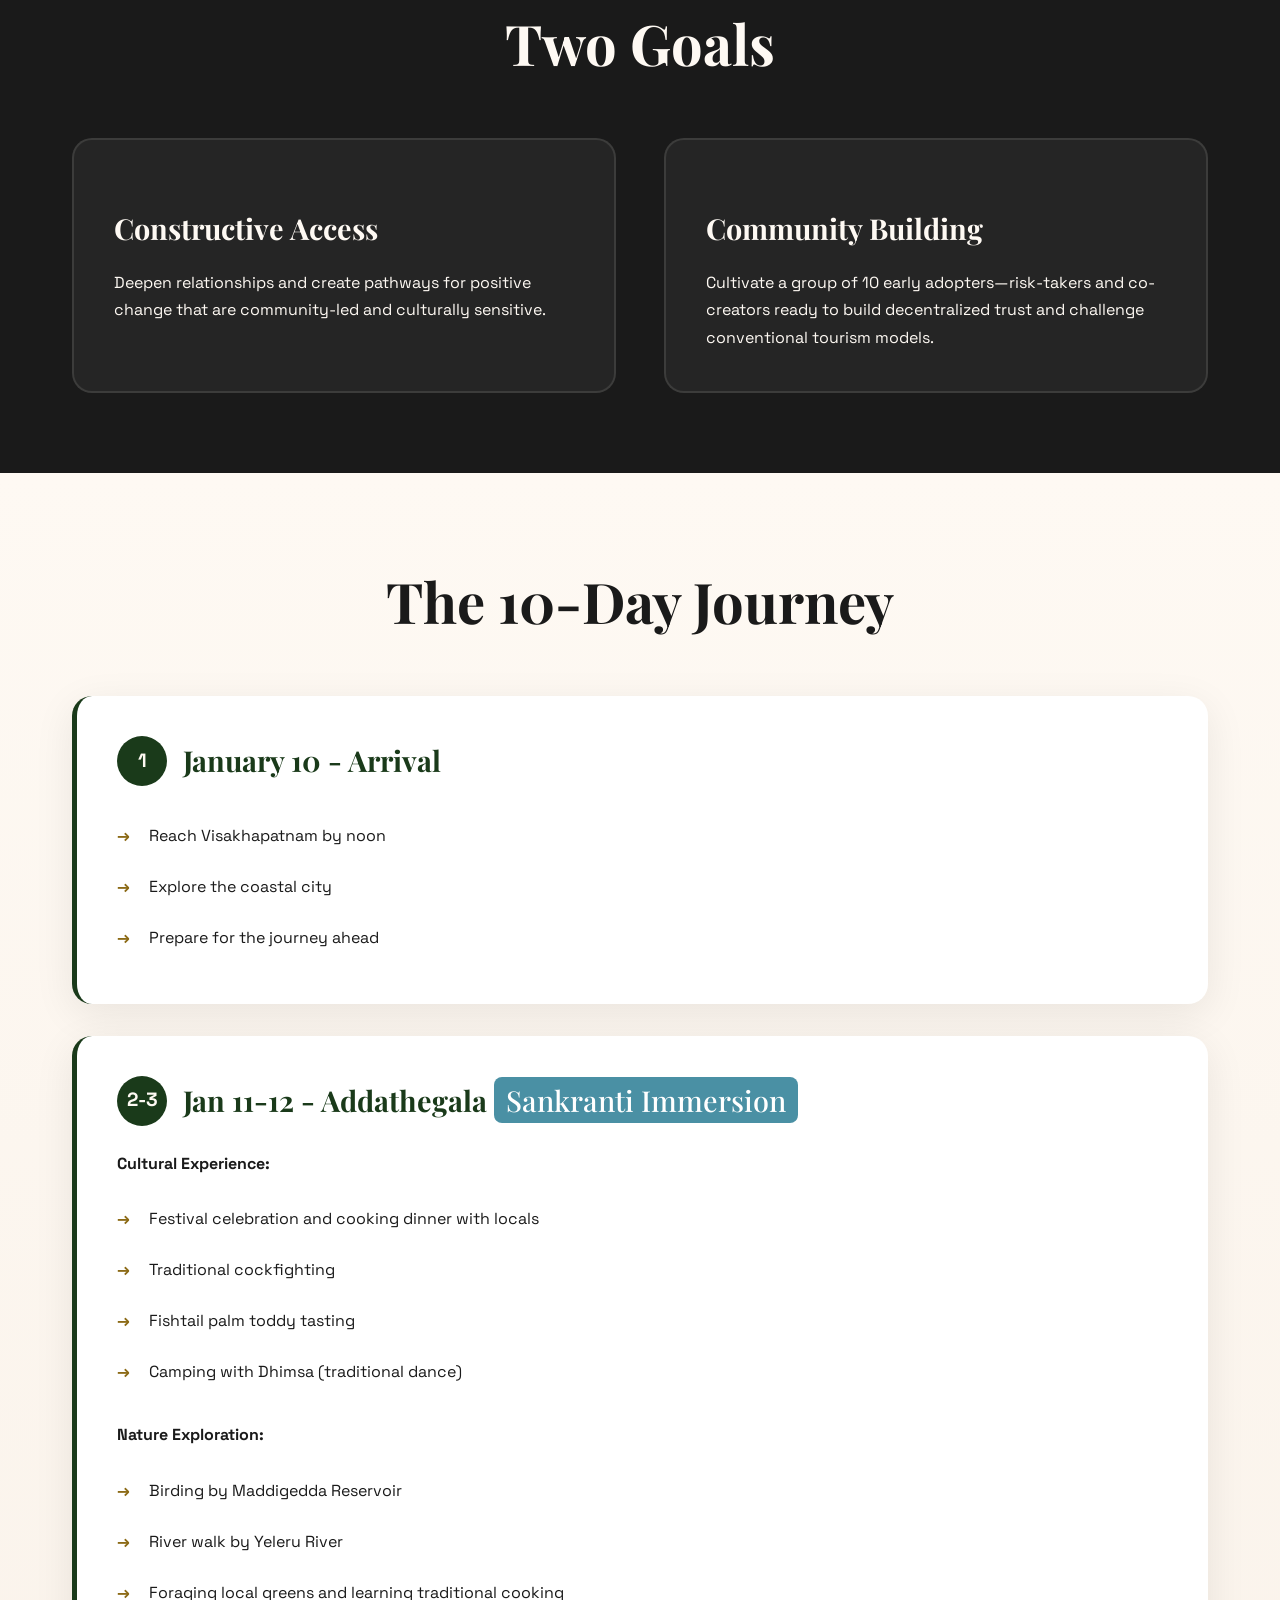
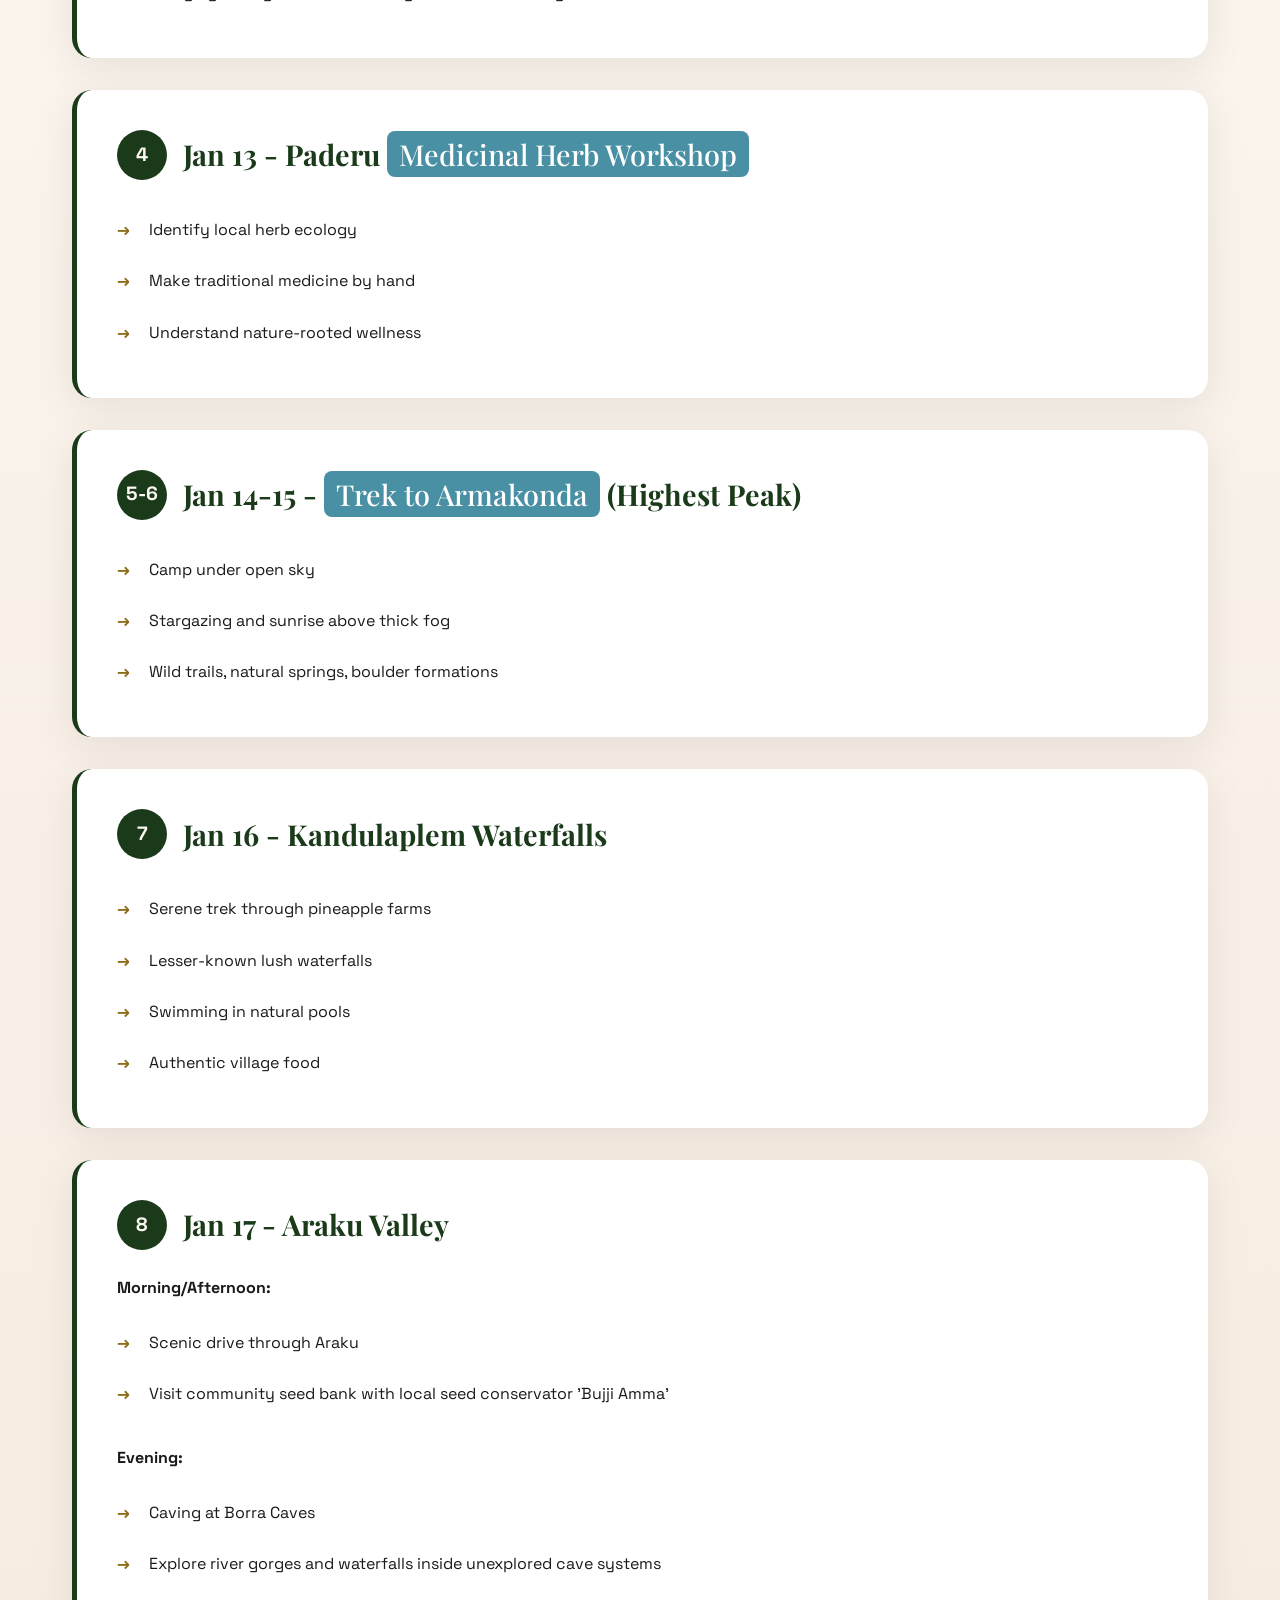
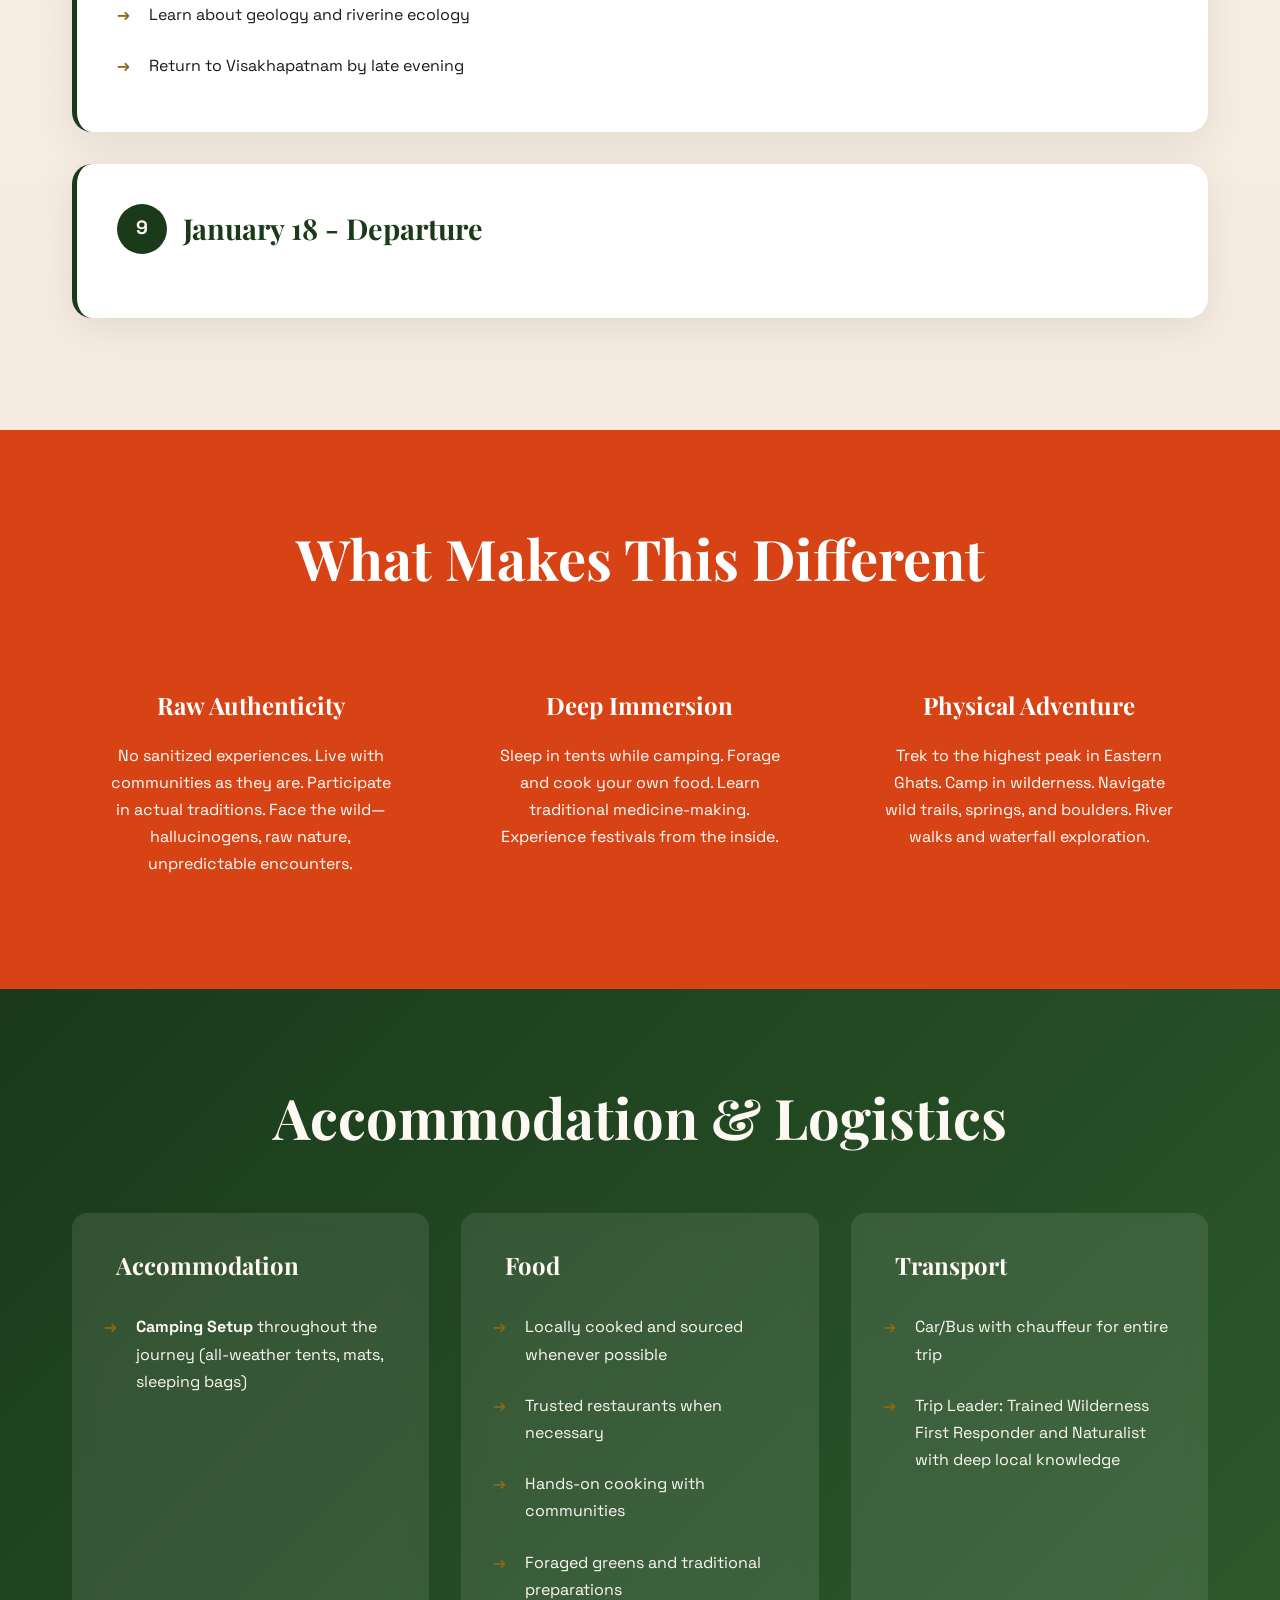
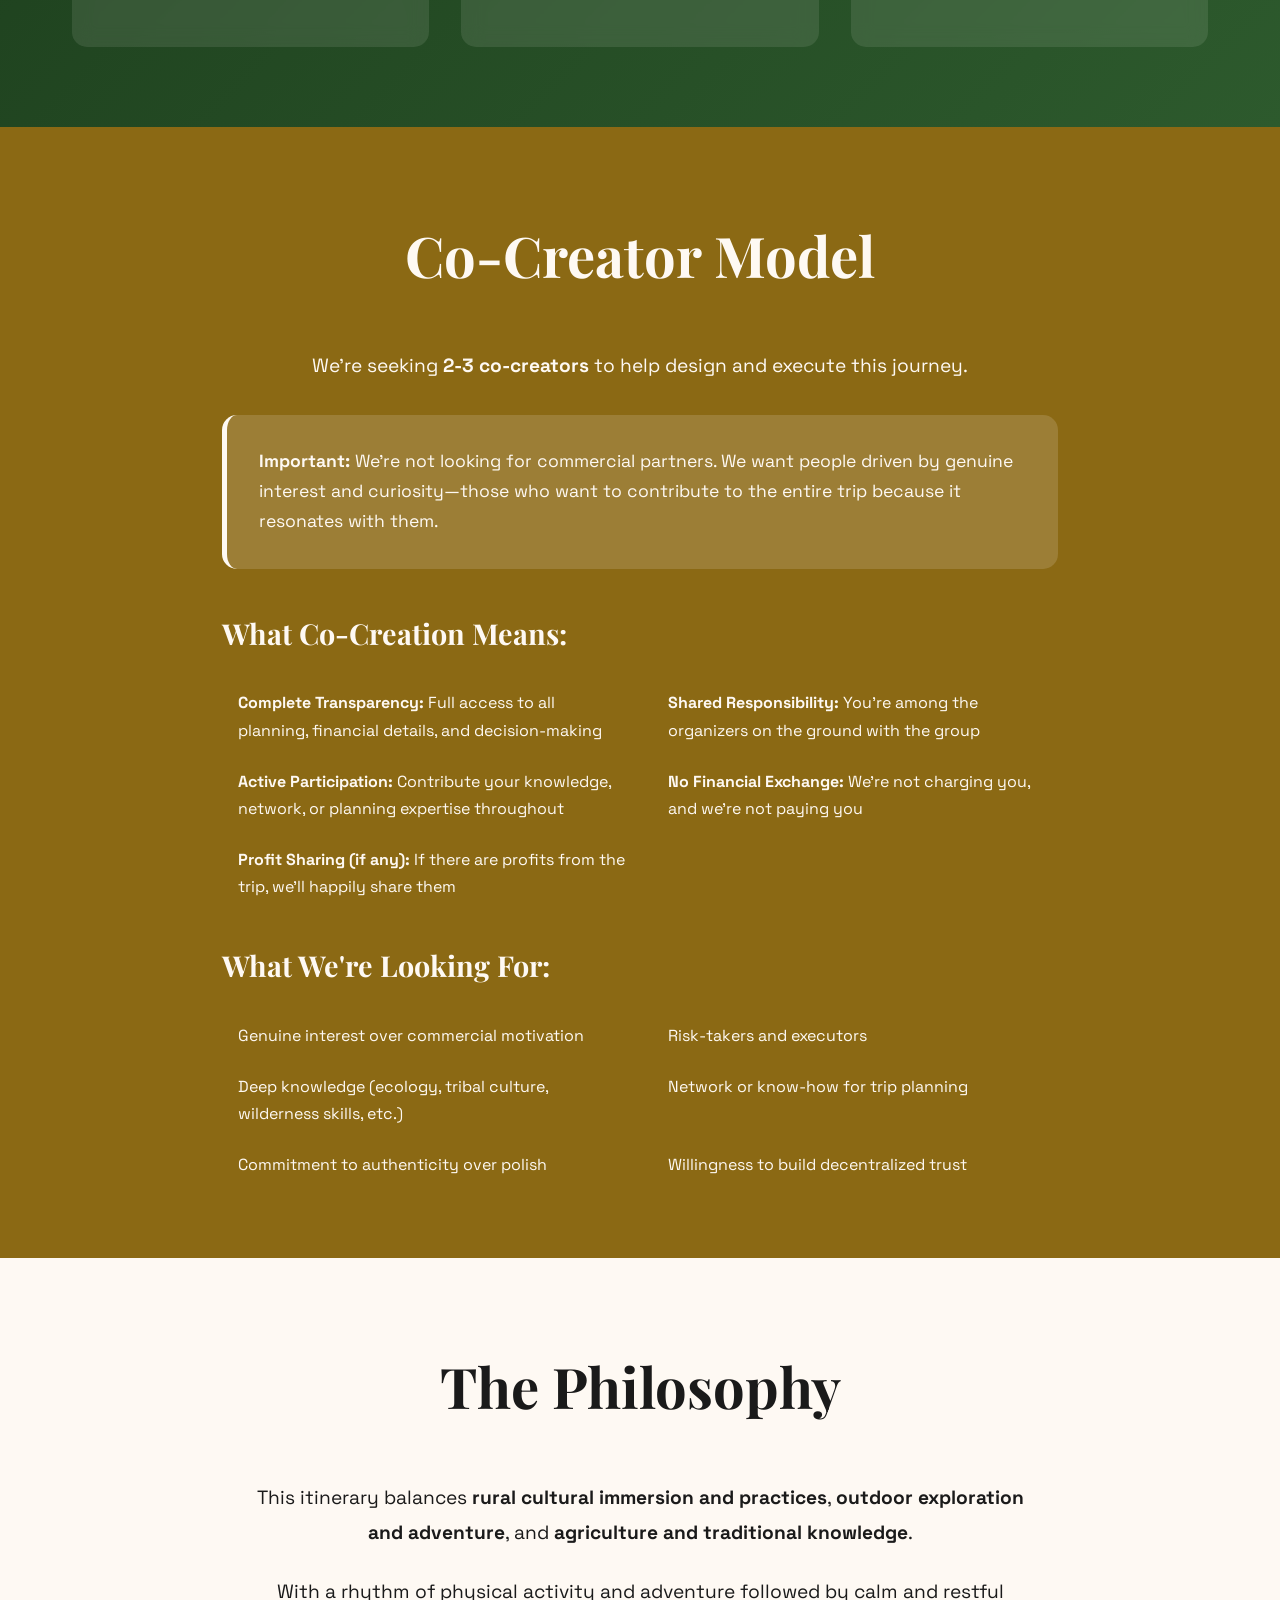
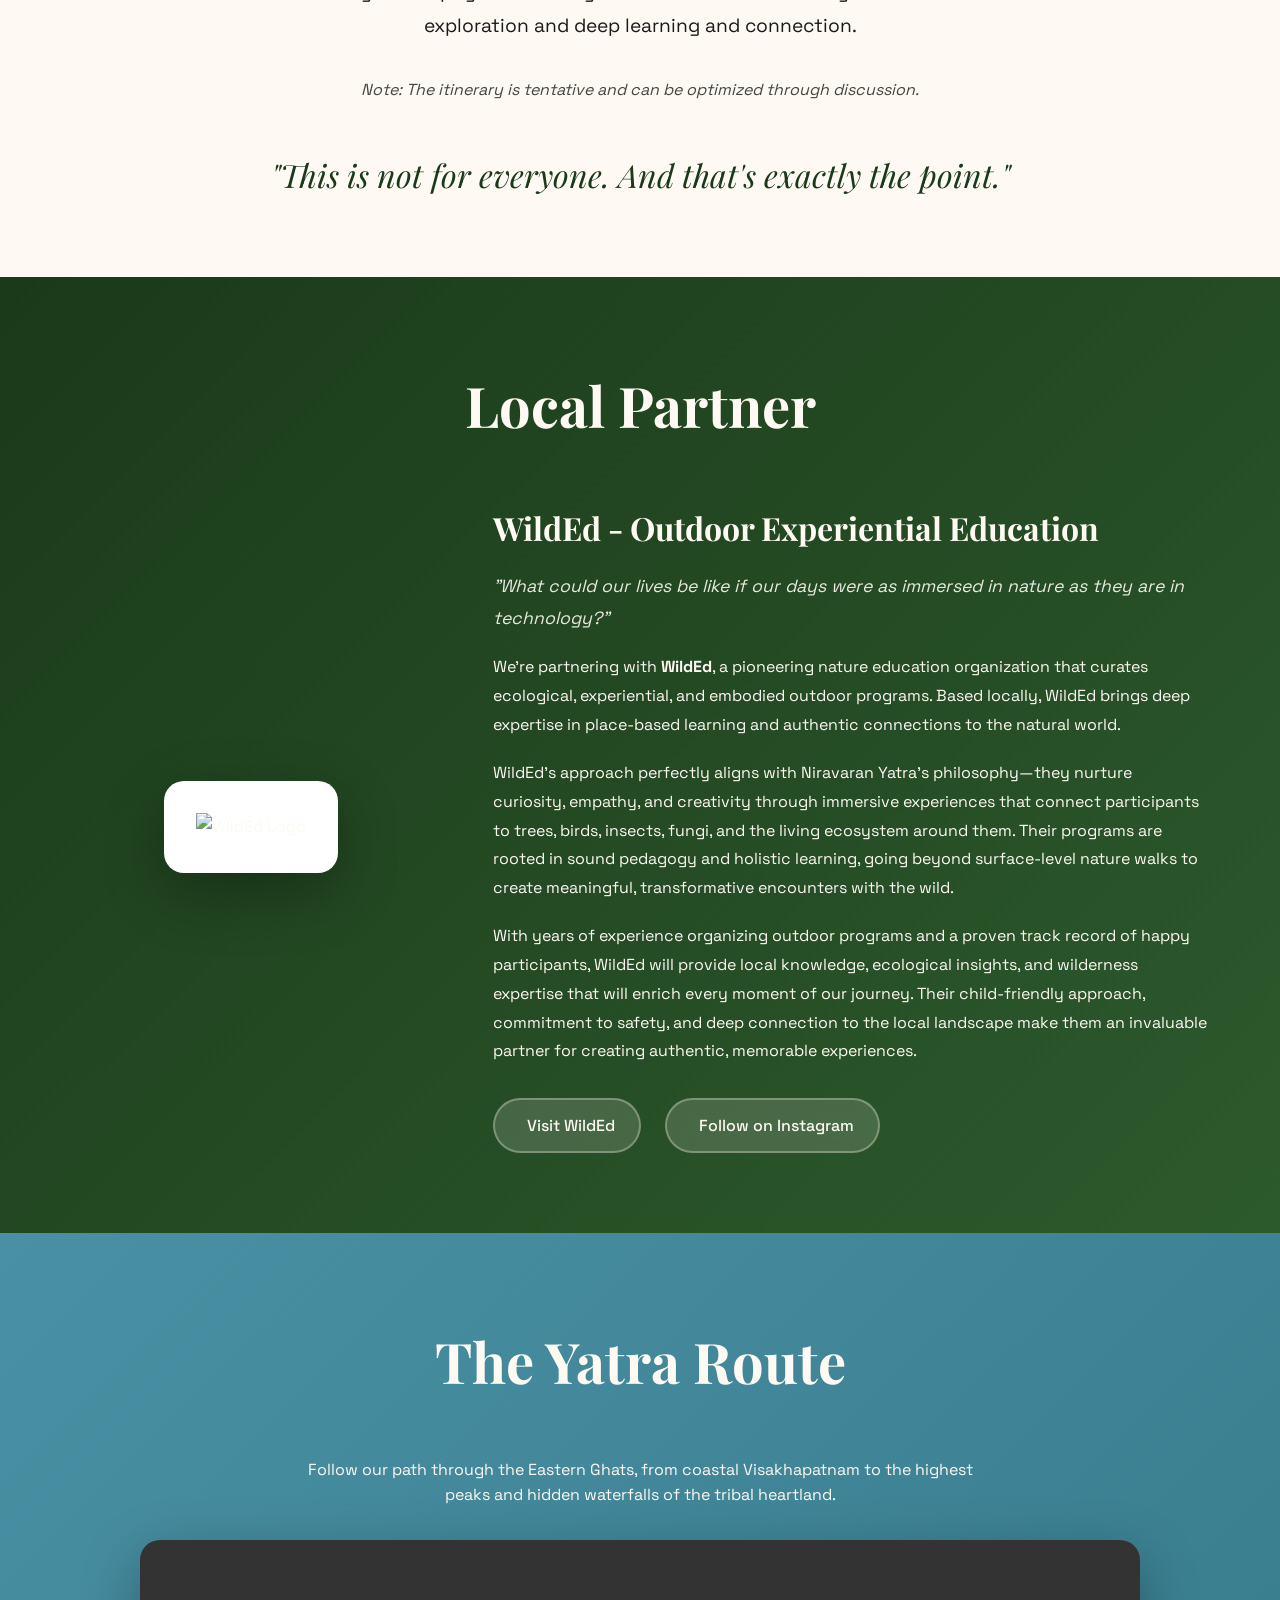
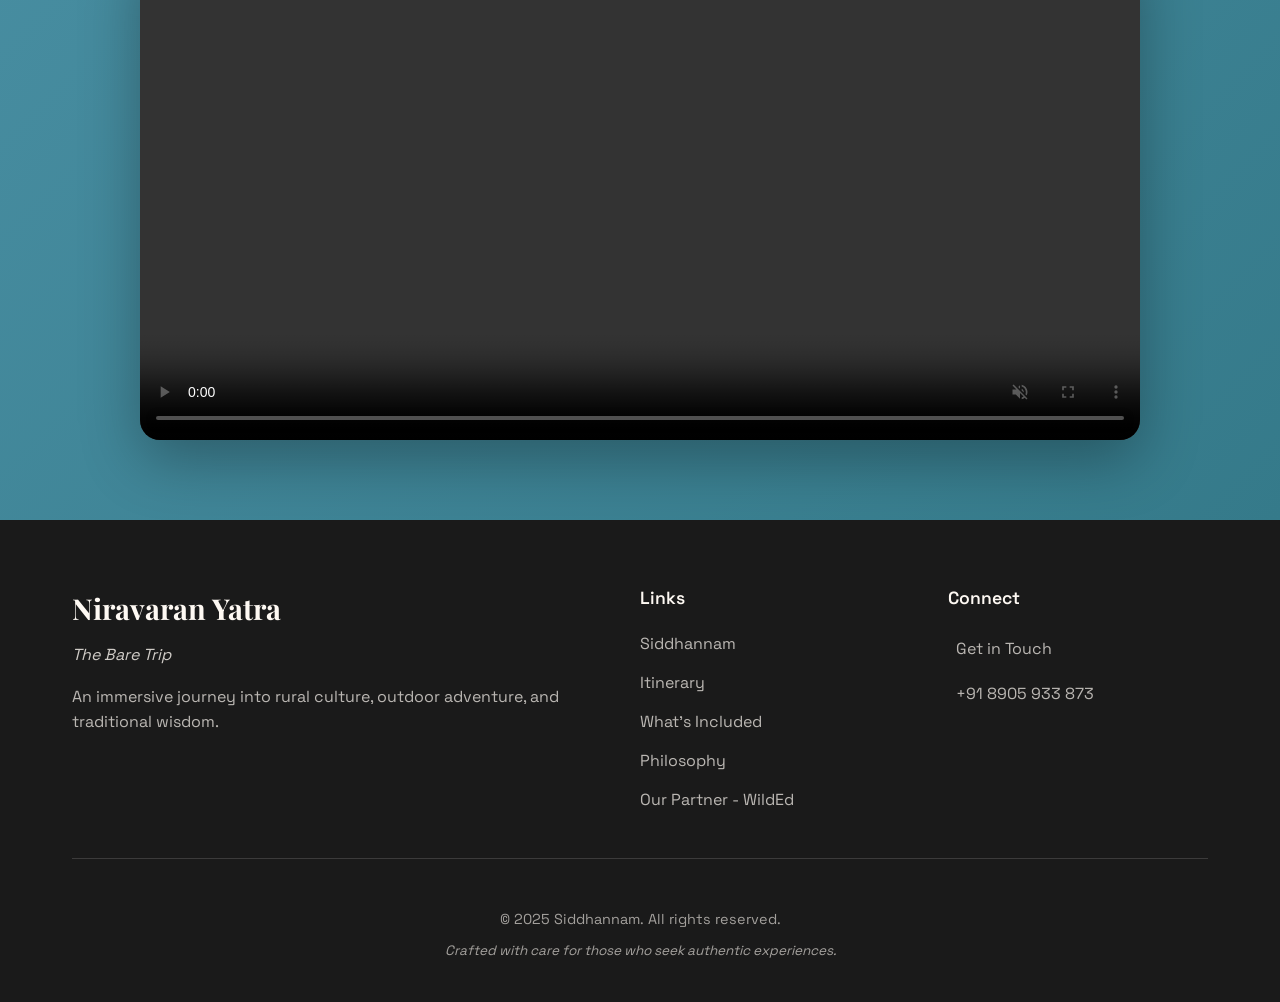
==== commit 18245c94: "Revise introduction text for clarity and depth in cultural immersion description" ====
--- a/index.html
+++ b/index.html
@@ -607,7 +607,7 @@
         <div class="container">
             <h2 class="section-title" style="color: var(--forest);">What This Journey Really Is</h2>
             <p class="intro-text">
-                This is <strong>not</strong> a romanticized cultural tour. This is a raw, unfiltered immersion into the tribal belt of Andhra Pradesh's Eastern Ghats—experiencing the real, the good, the bad, and the ugly of tribal life during one of their most significant festivals. We'll live in tents, forage for food, cook with locals, and participate in Sankranti festivities that range from sacred celebrations to traditional cockfighting. 
+                This is <b>not</b> a romanticized cultural tour. It is a raw, unfiltered immersion into the tribal belt of Andhra Pradesh’s Eastern Ghats. This journey invites us to step into the rhythm of the Eastern Ghats, to live as part of the land and alongside the people who call it home. Traveling across changing skies and shifting landscapes, we’ll live in tents, forage for food, cook traditional meals with locals, and celebrate Sankranti "the harvest festival" exactly as they do: with traditional dance, folk music and the culturally significant tradition of cockfighting. We step into their world not as observers, but as participants — for those who dare to experience life unfiltered.
             </p>
         </div>
     </section>
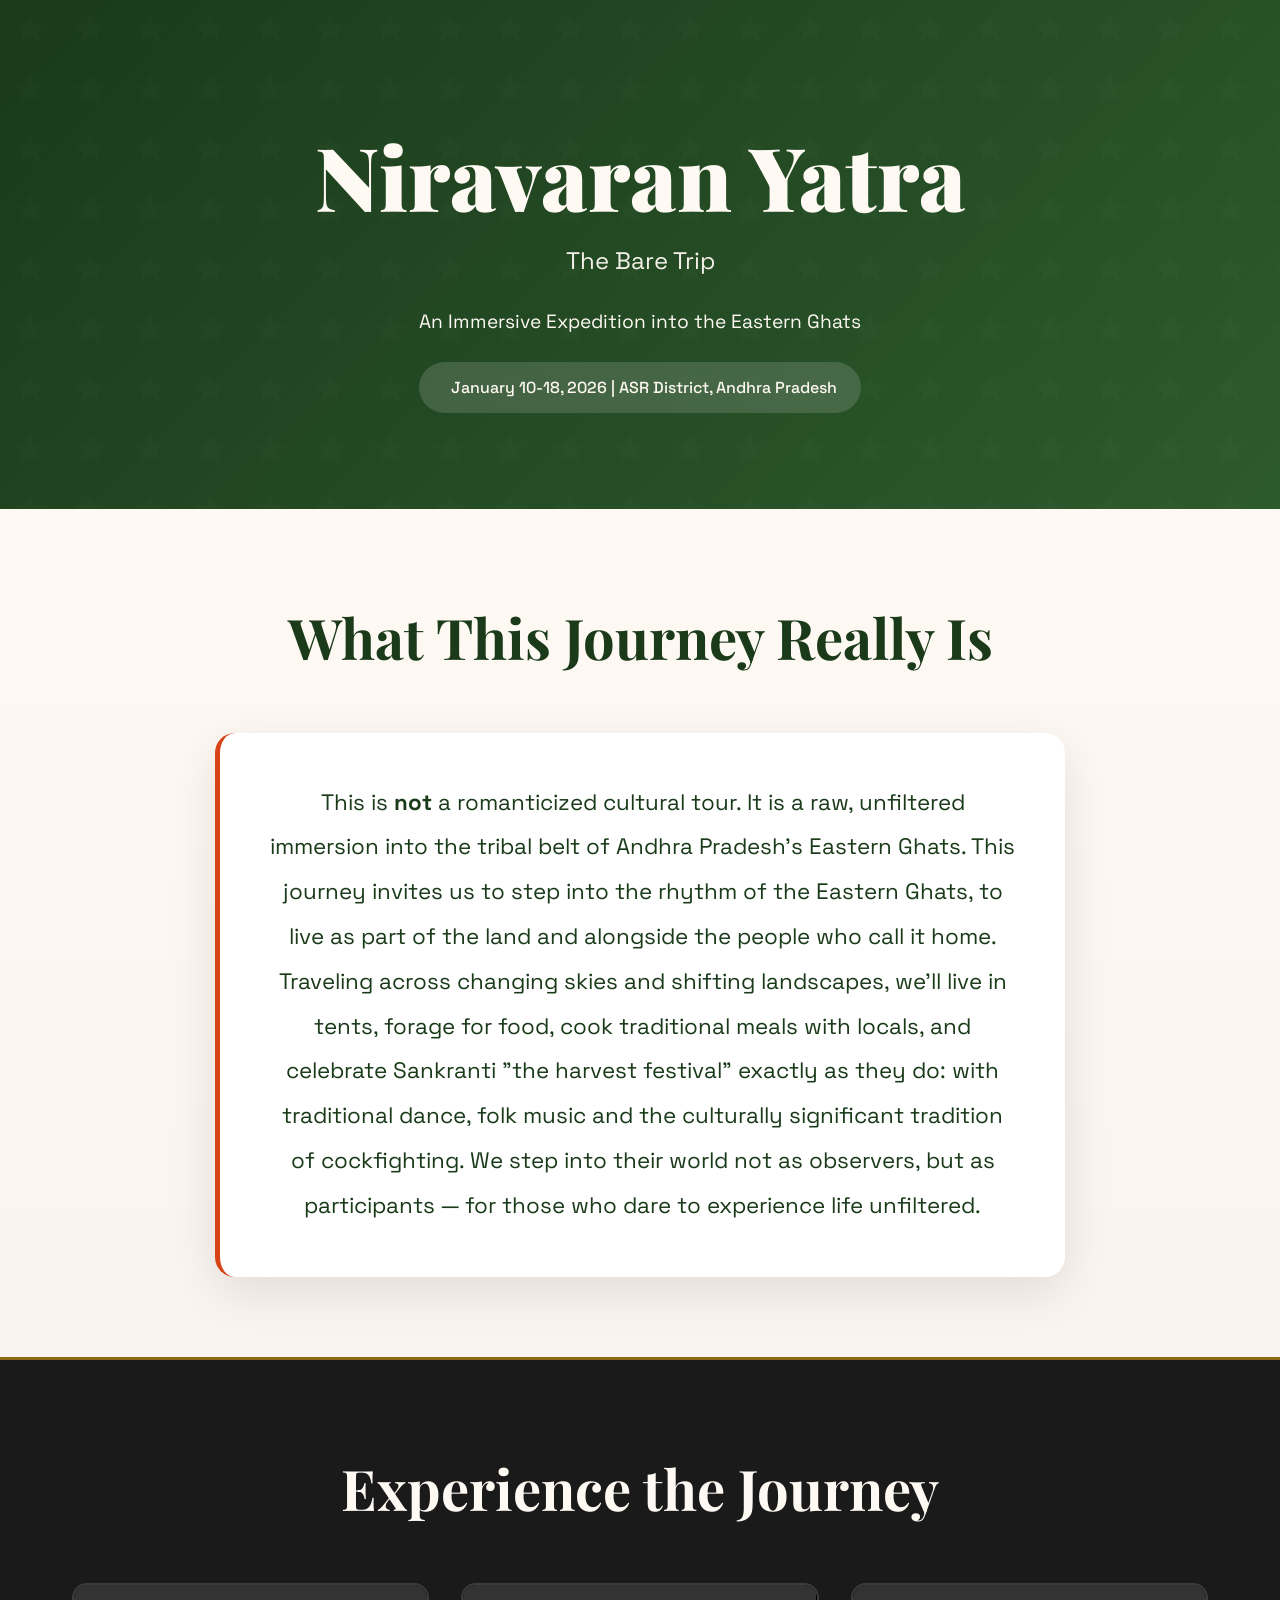
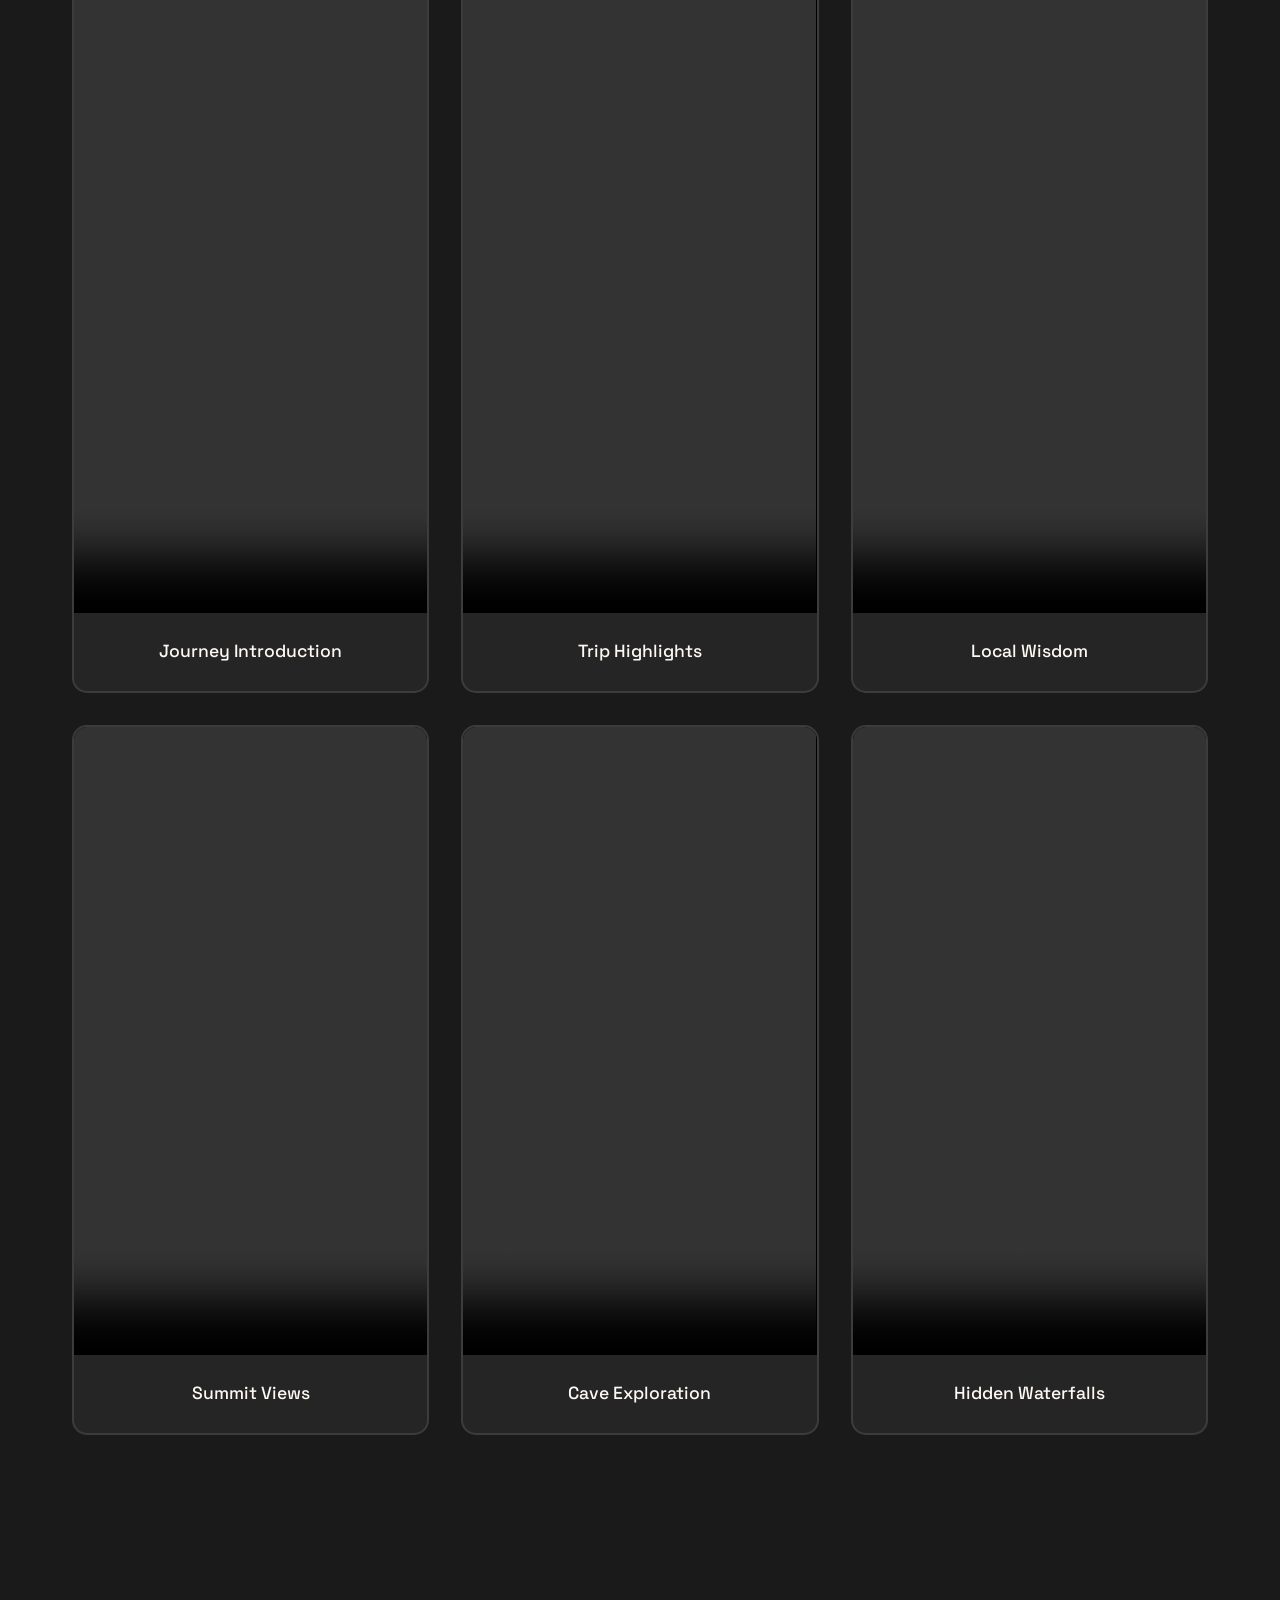
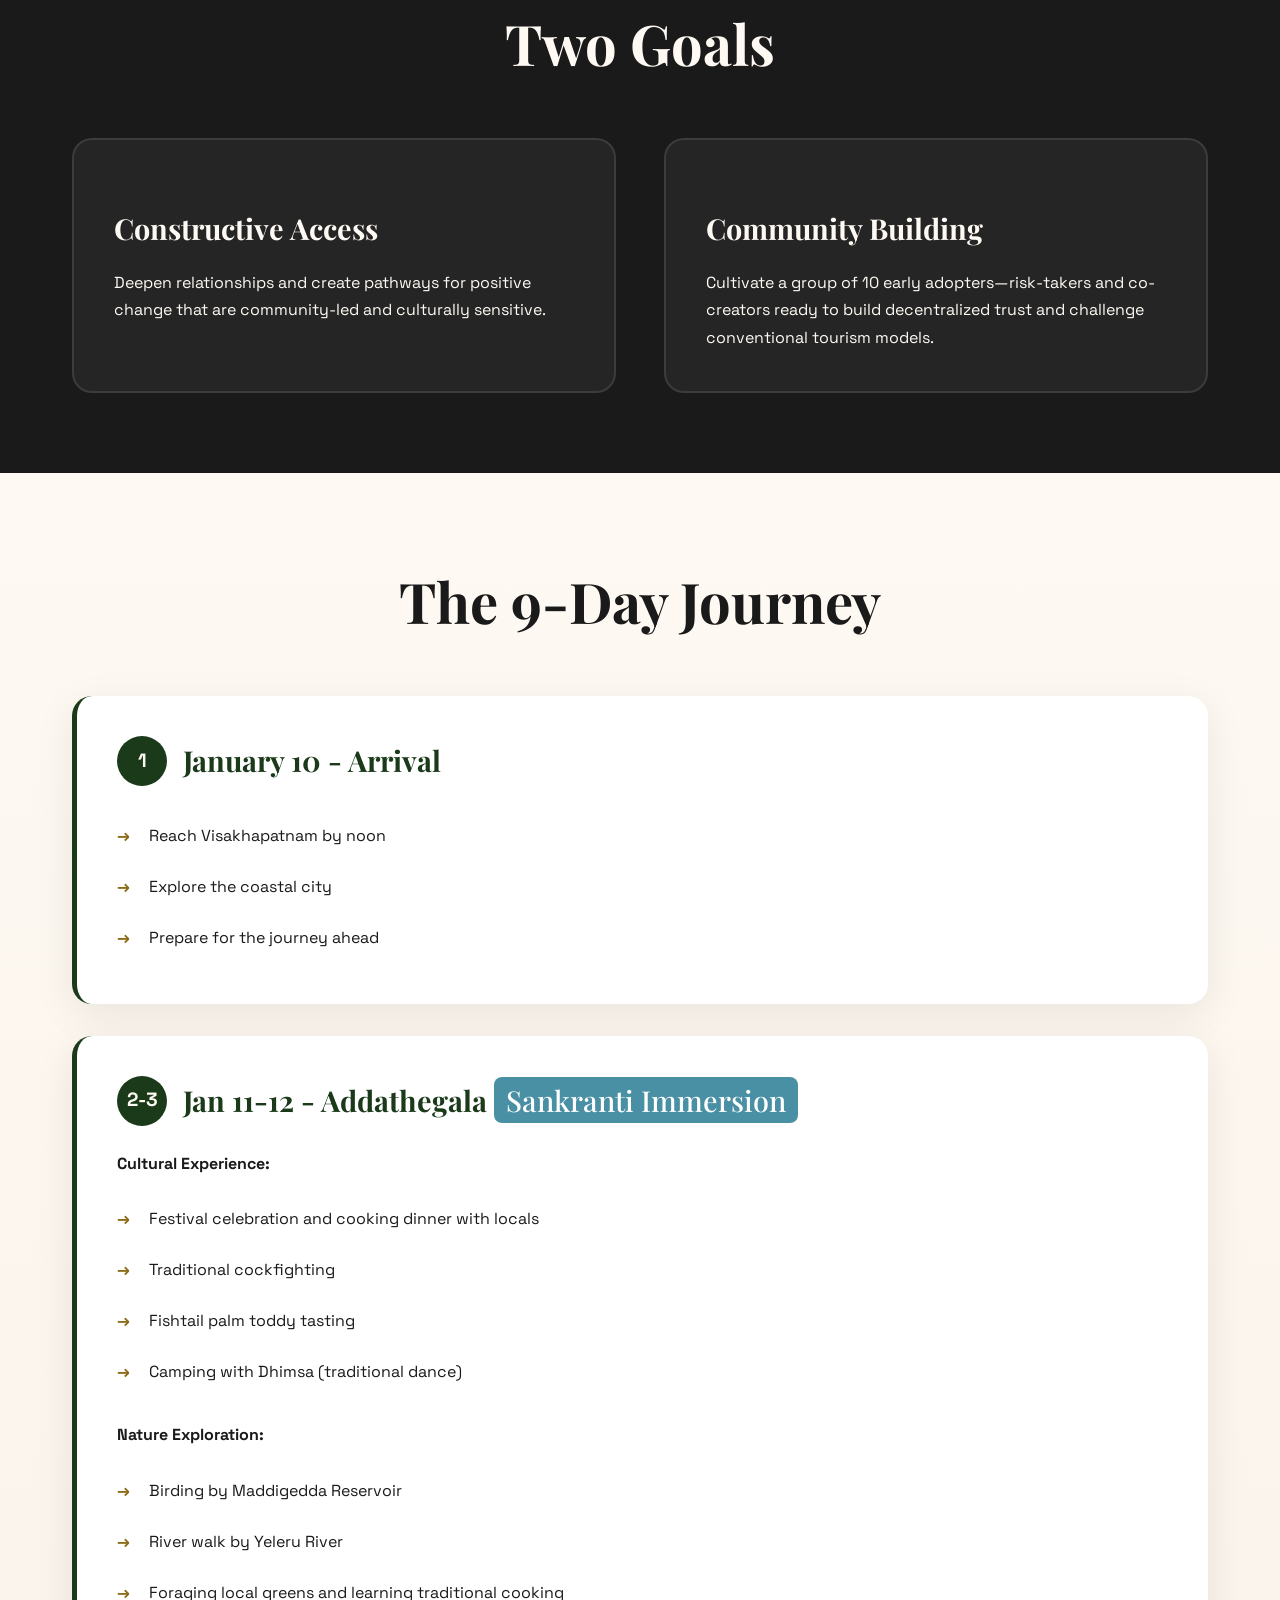
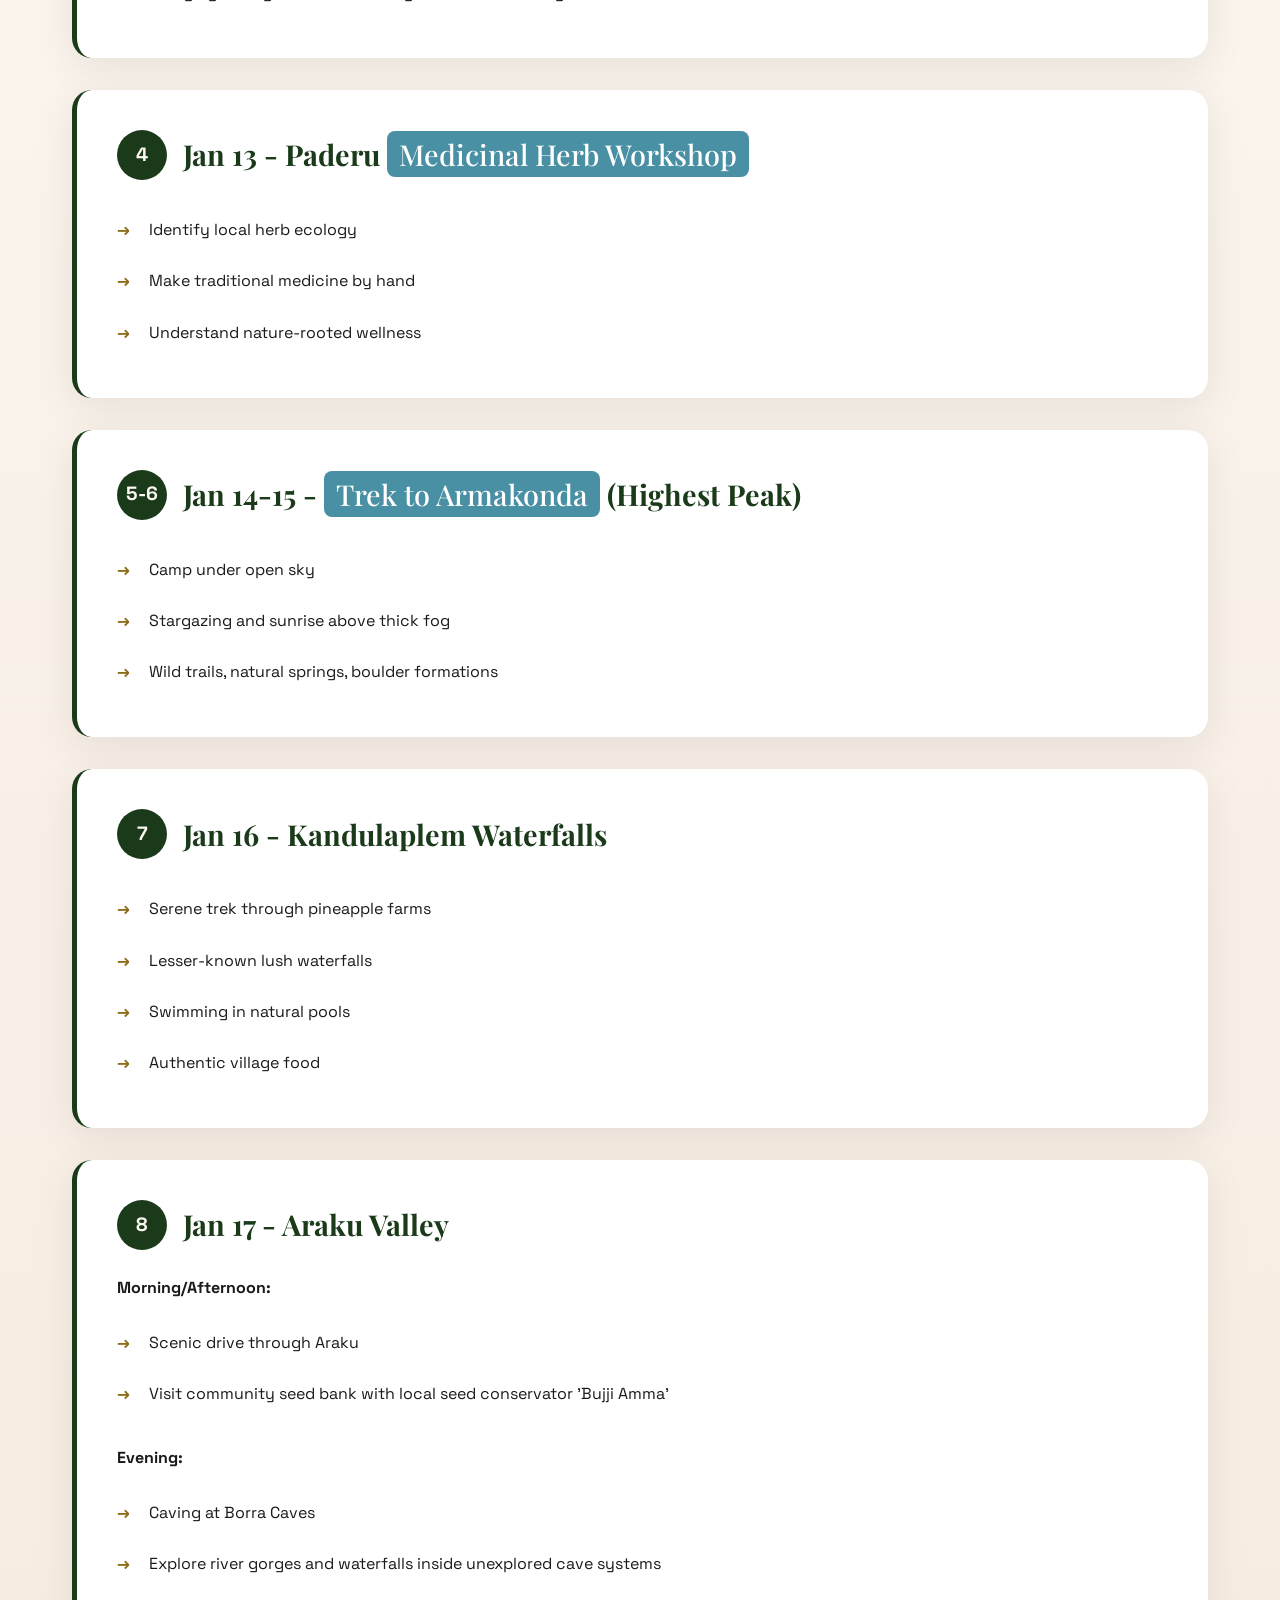
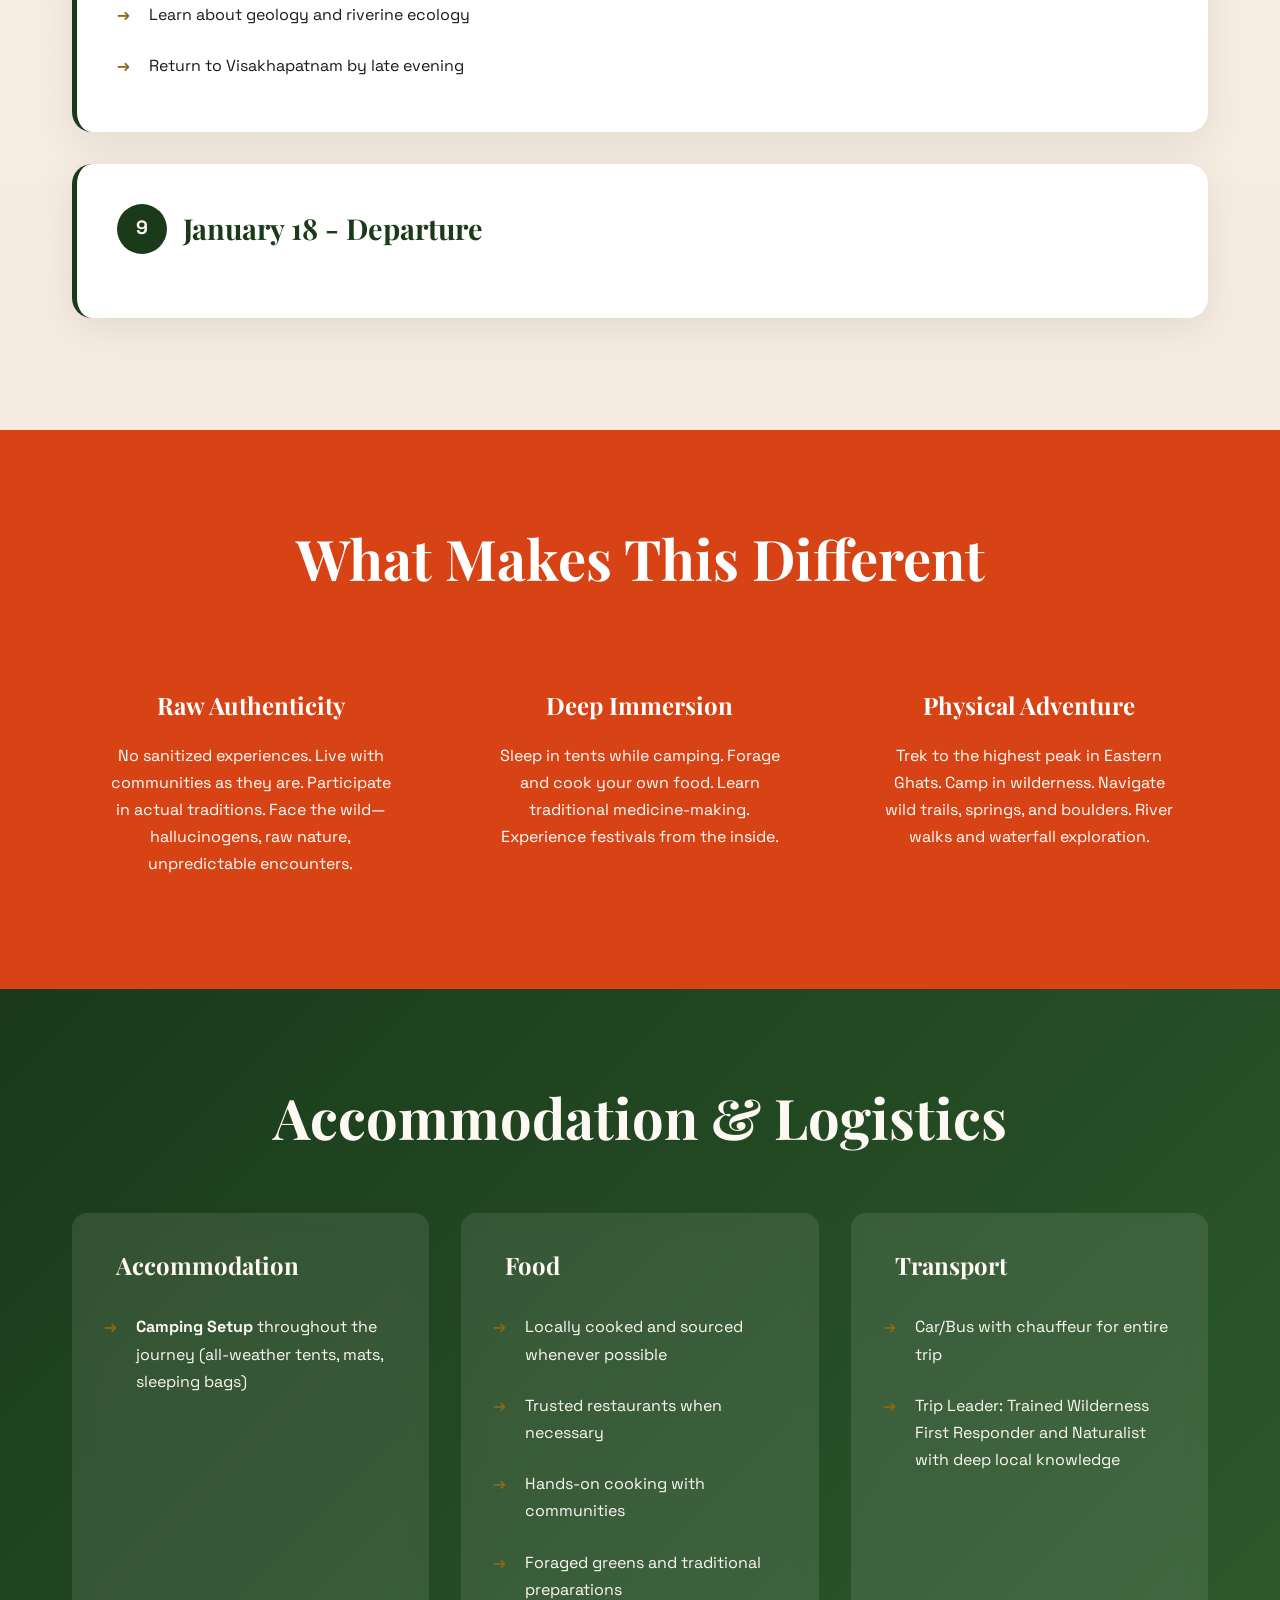
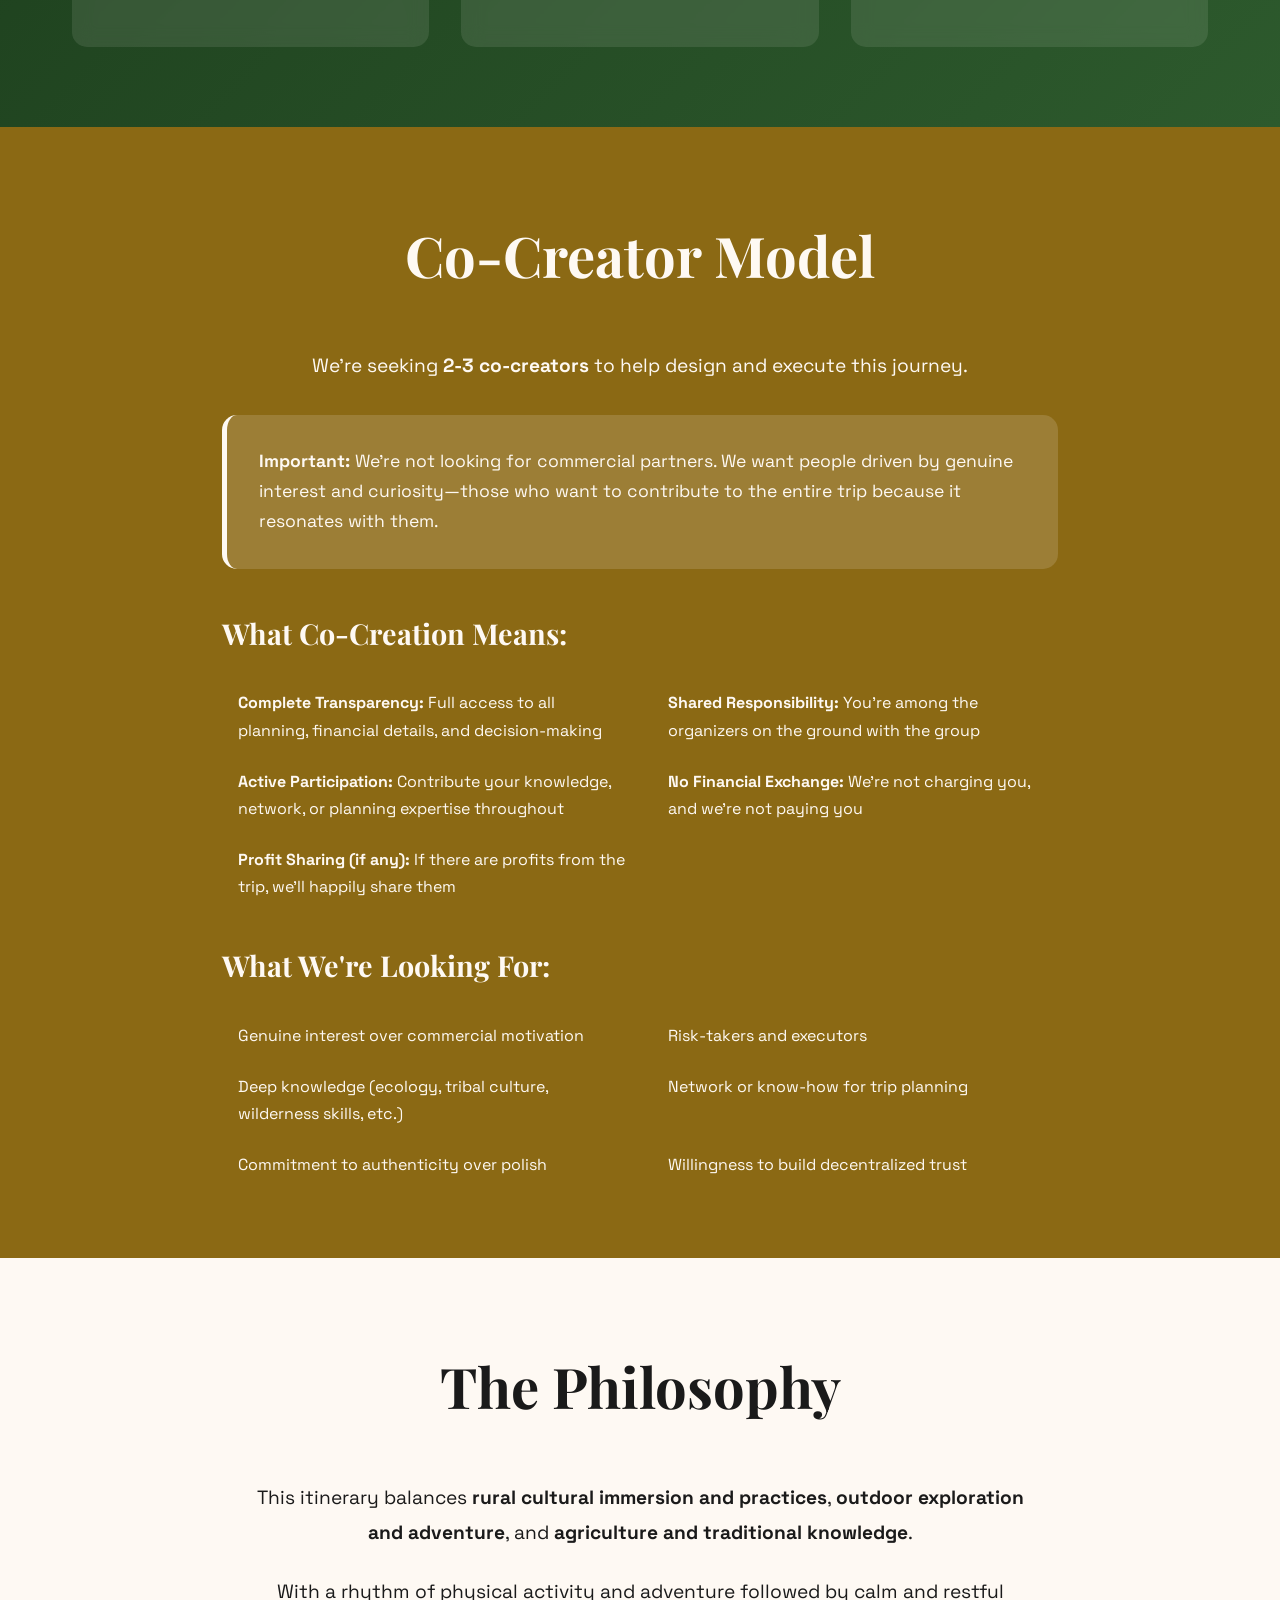
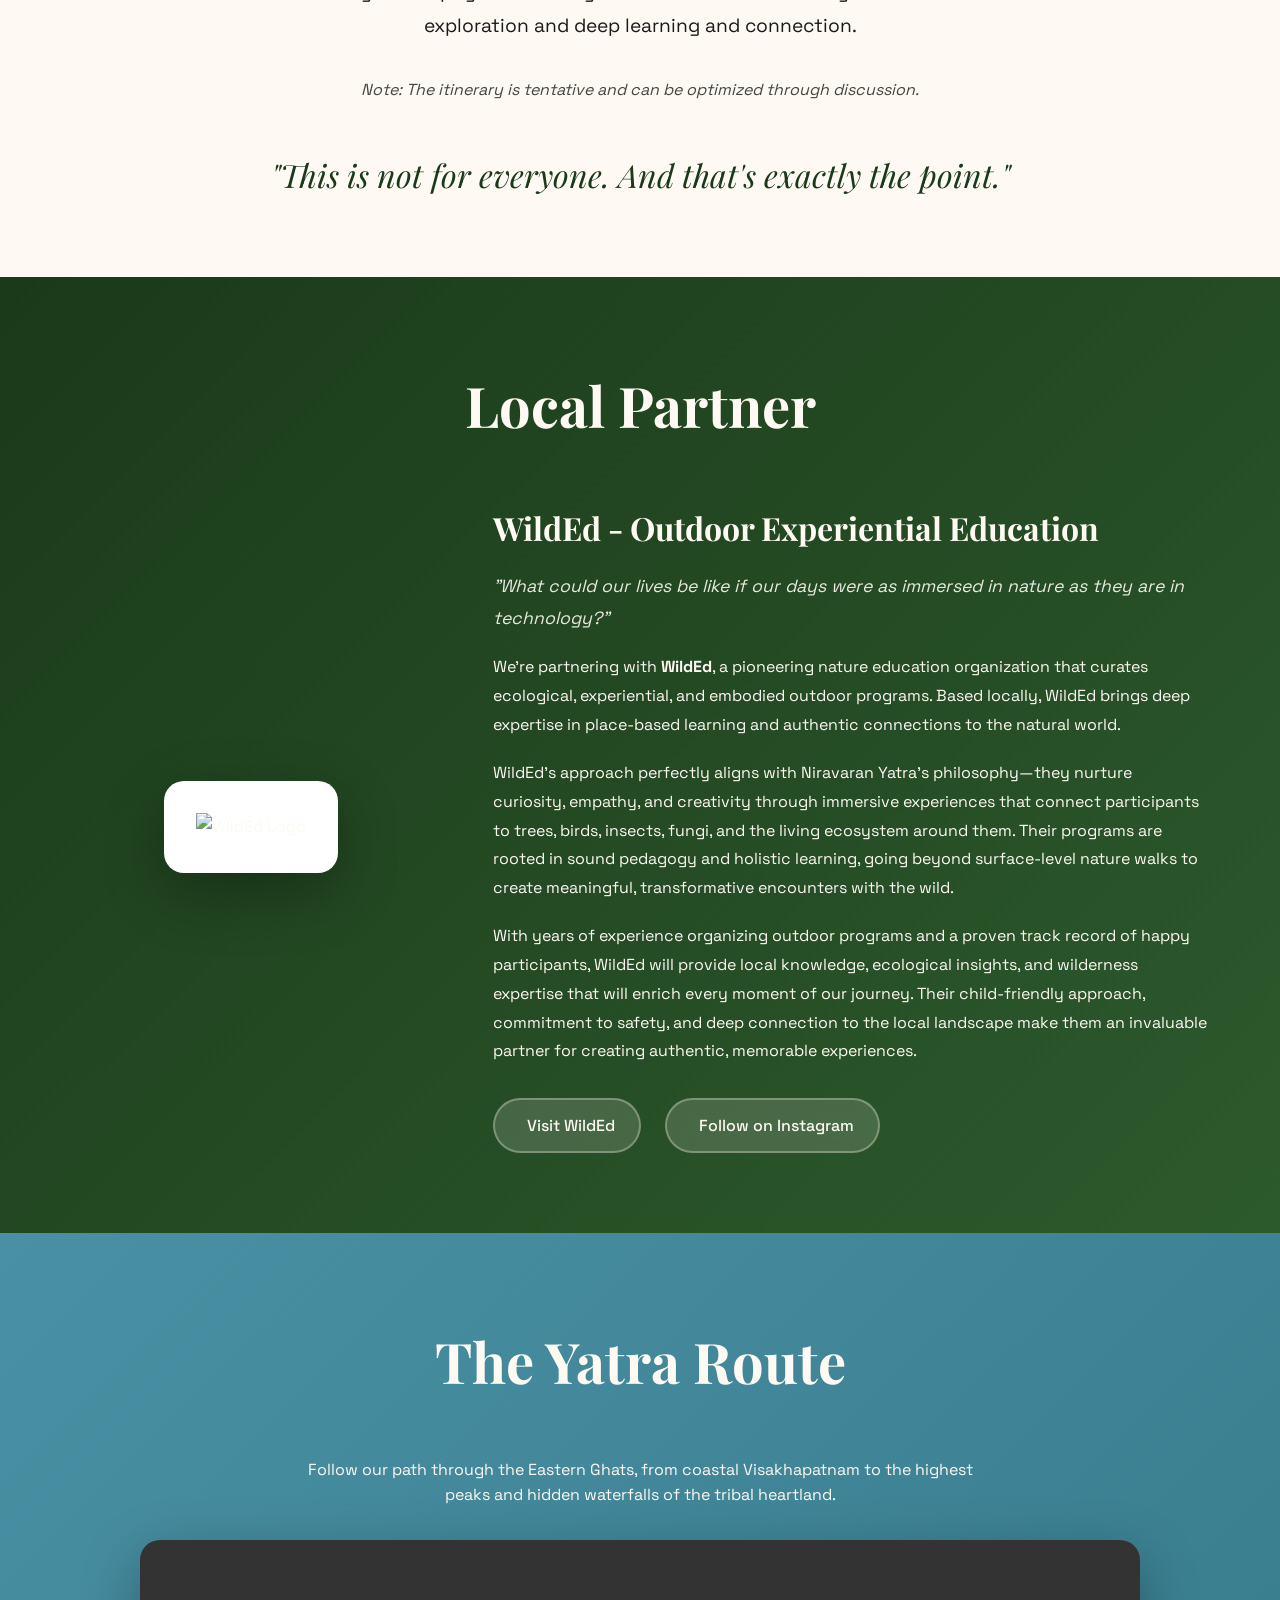
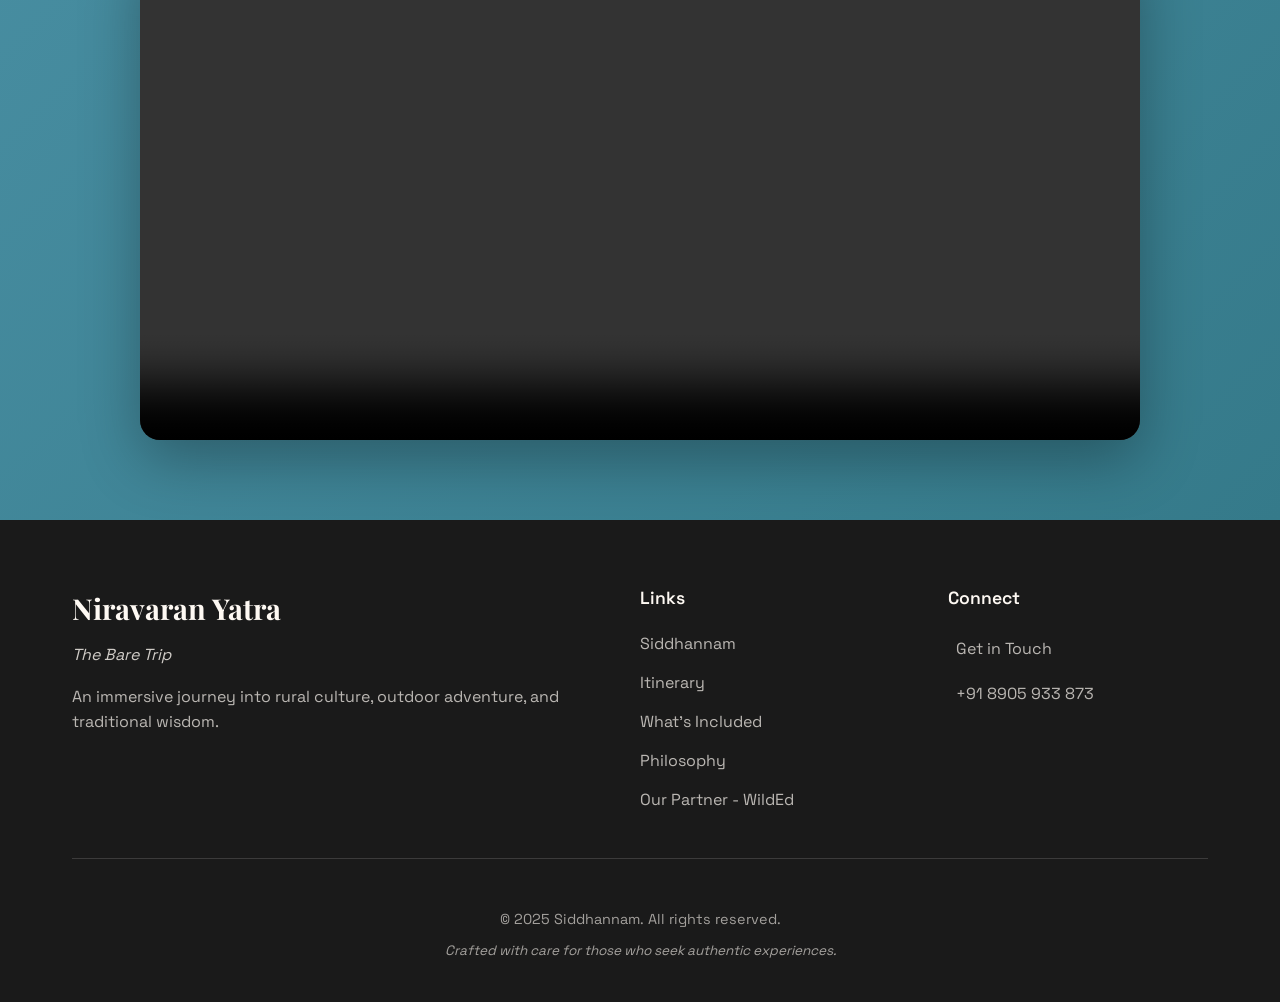
==== commit ae4b9612: "Update itinerary title to reflect the revised journey duration and change video file permissions" ====
--- a/index.html
+++ b/index.html
@@ -676,7 +676,7 @@
 
     <section class="itinerary">
         <div class="container">
-            <h2 class="section-title">The 10-Day Journey</h2>
+            <h2 class="section-title">The 9-Day Journey</h2>
             
             <div class="day-card">
                 <div class="day-header">
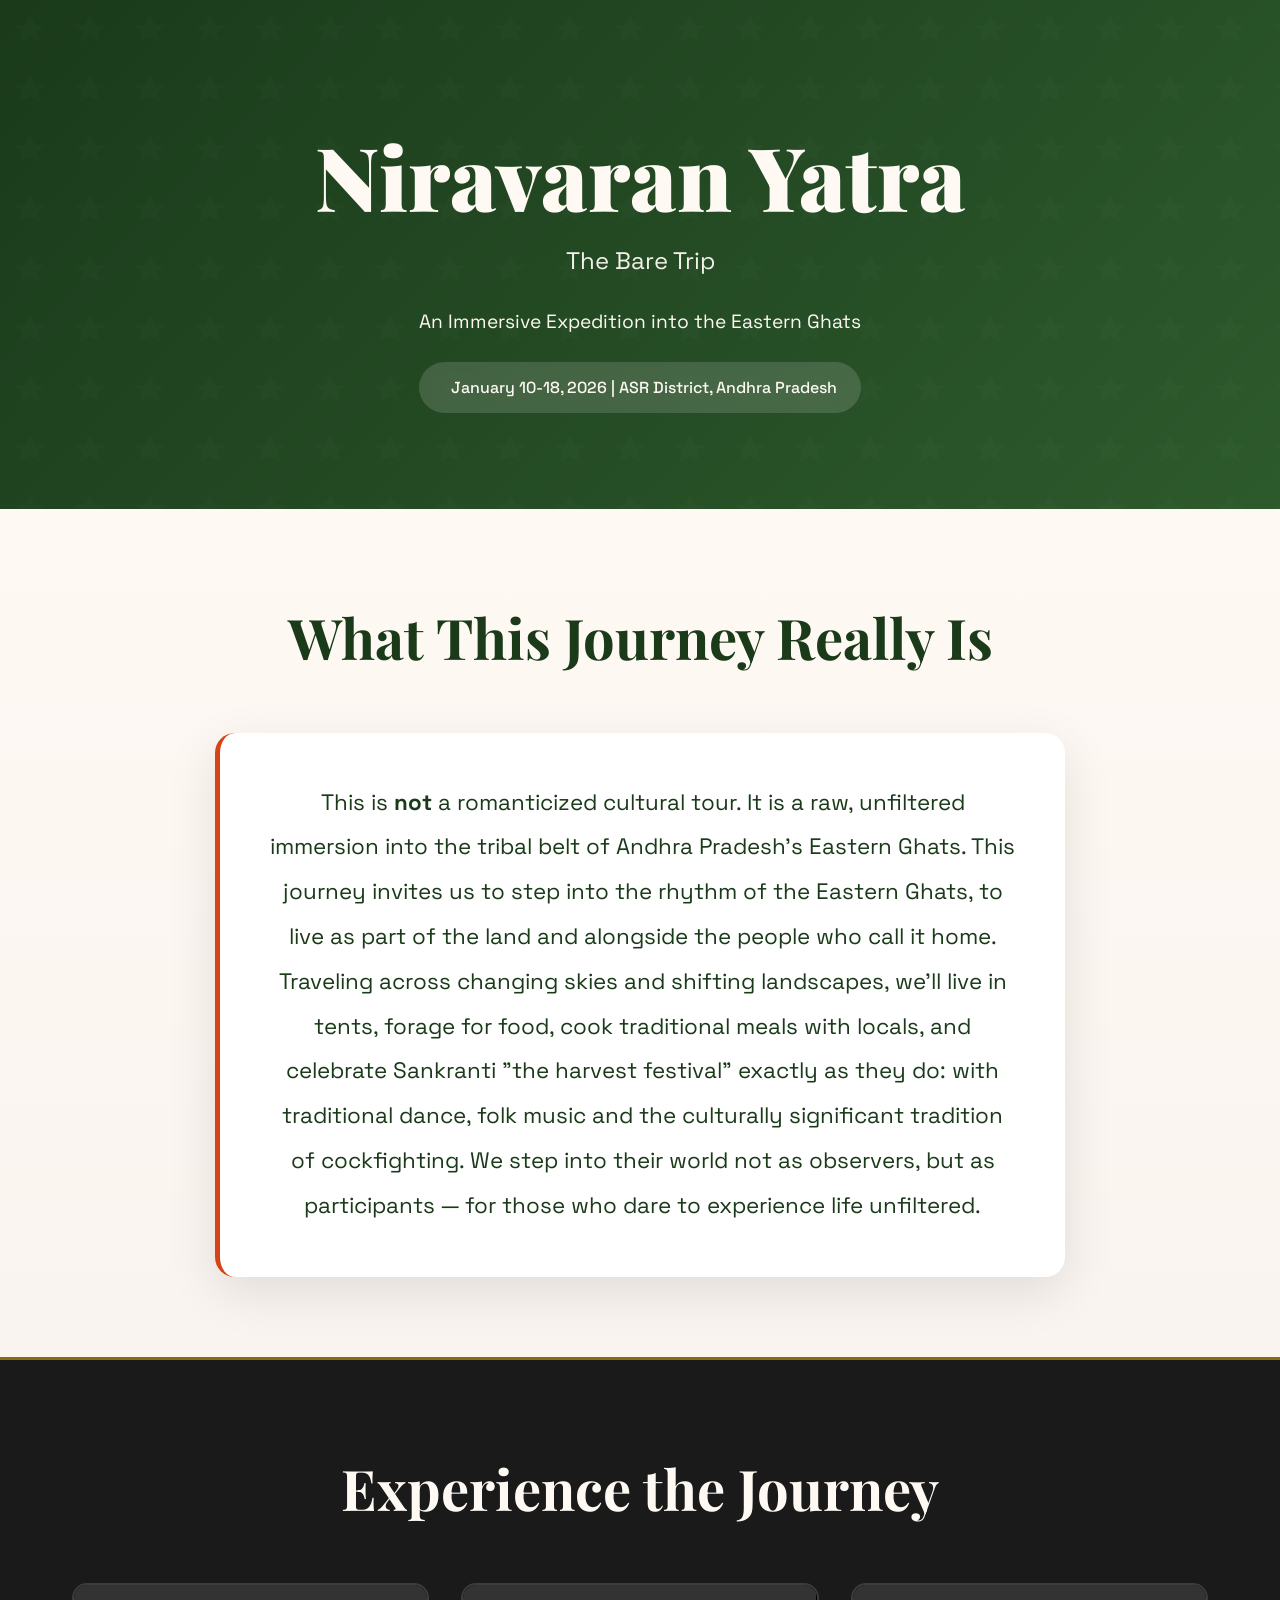
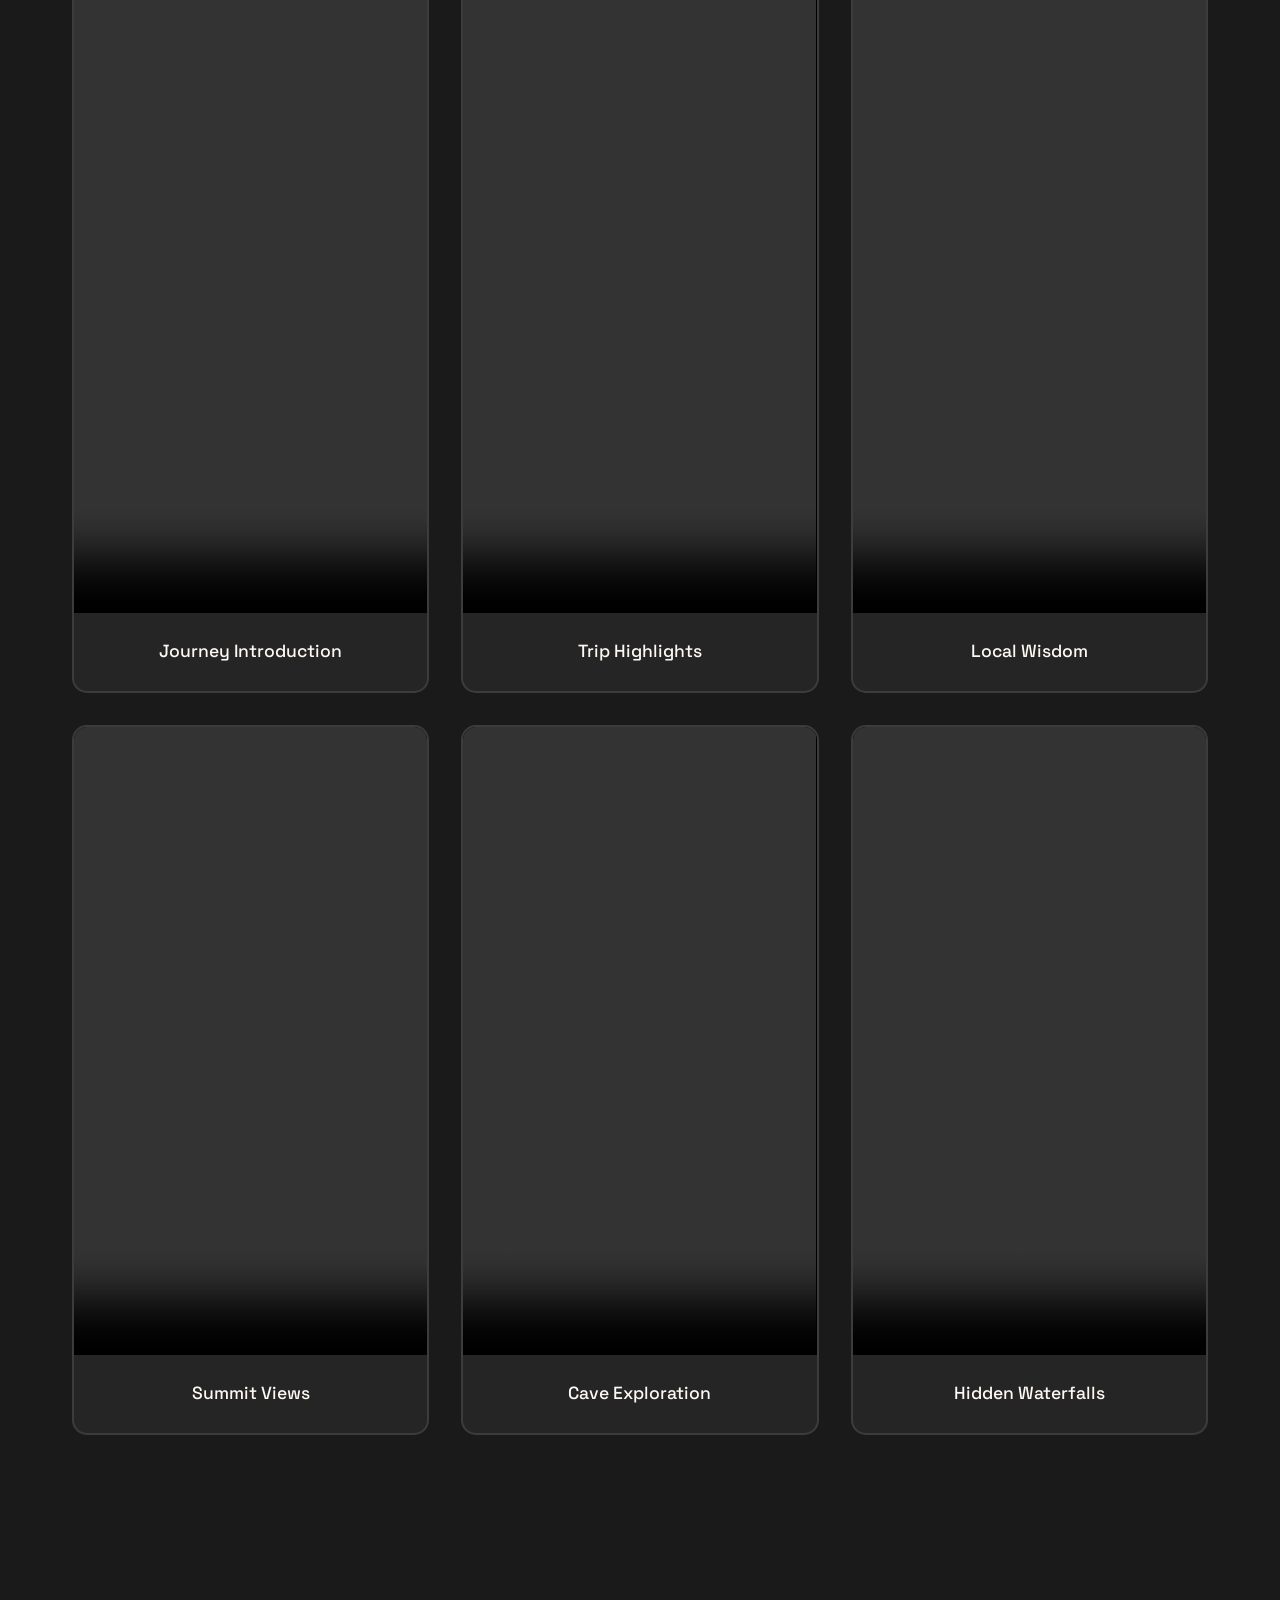
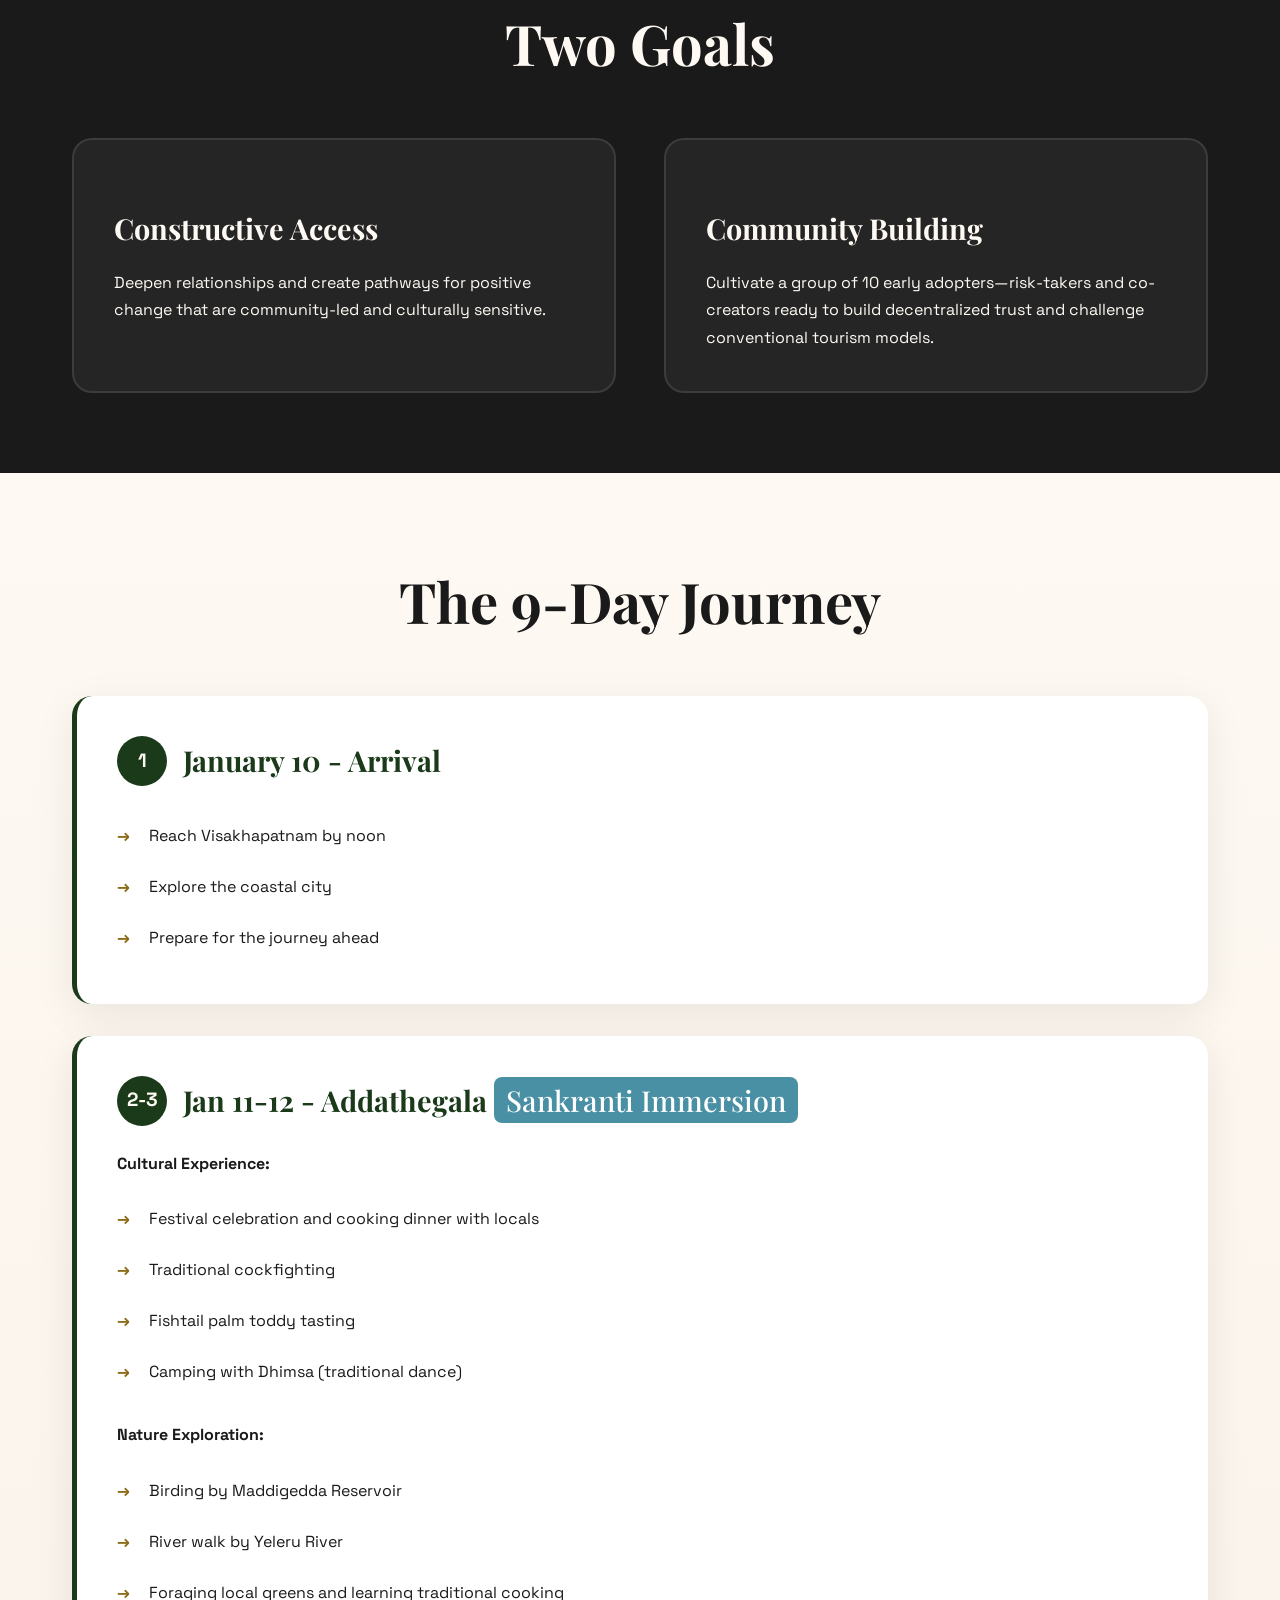
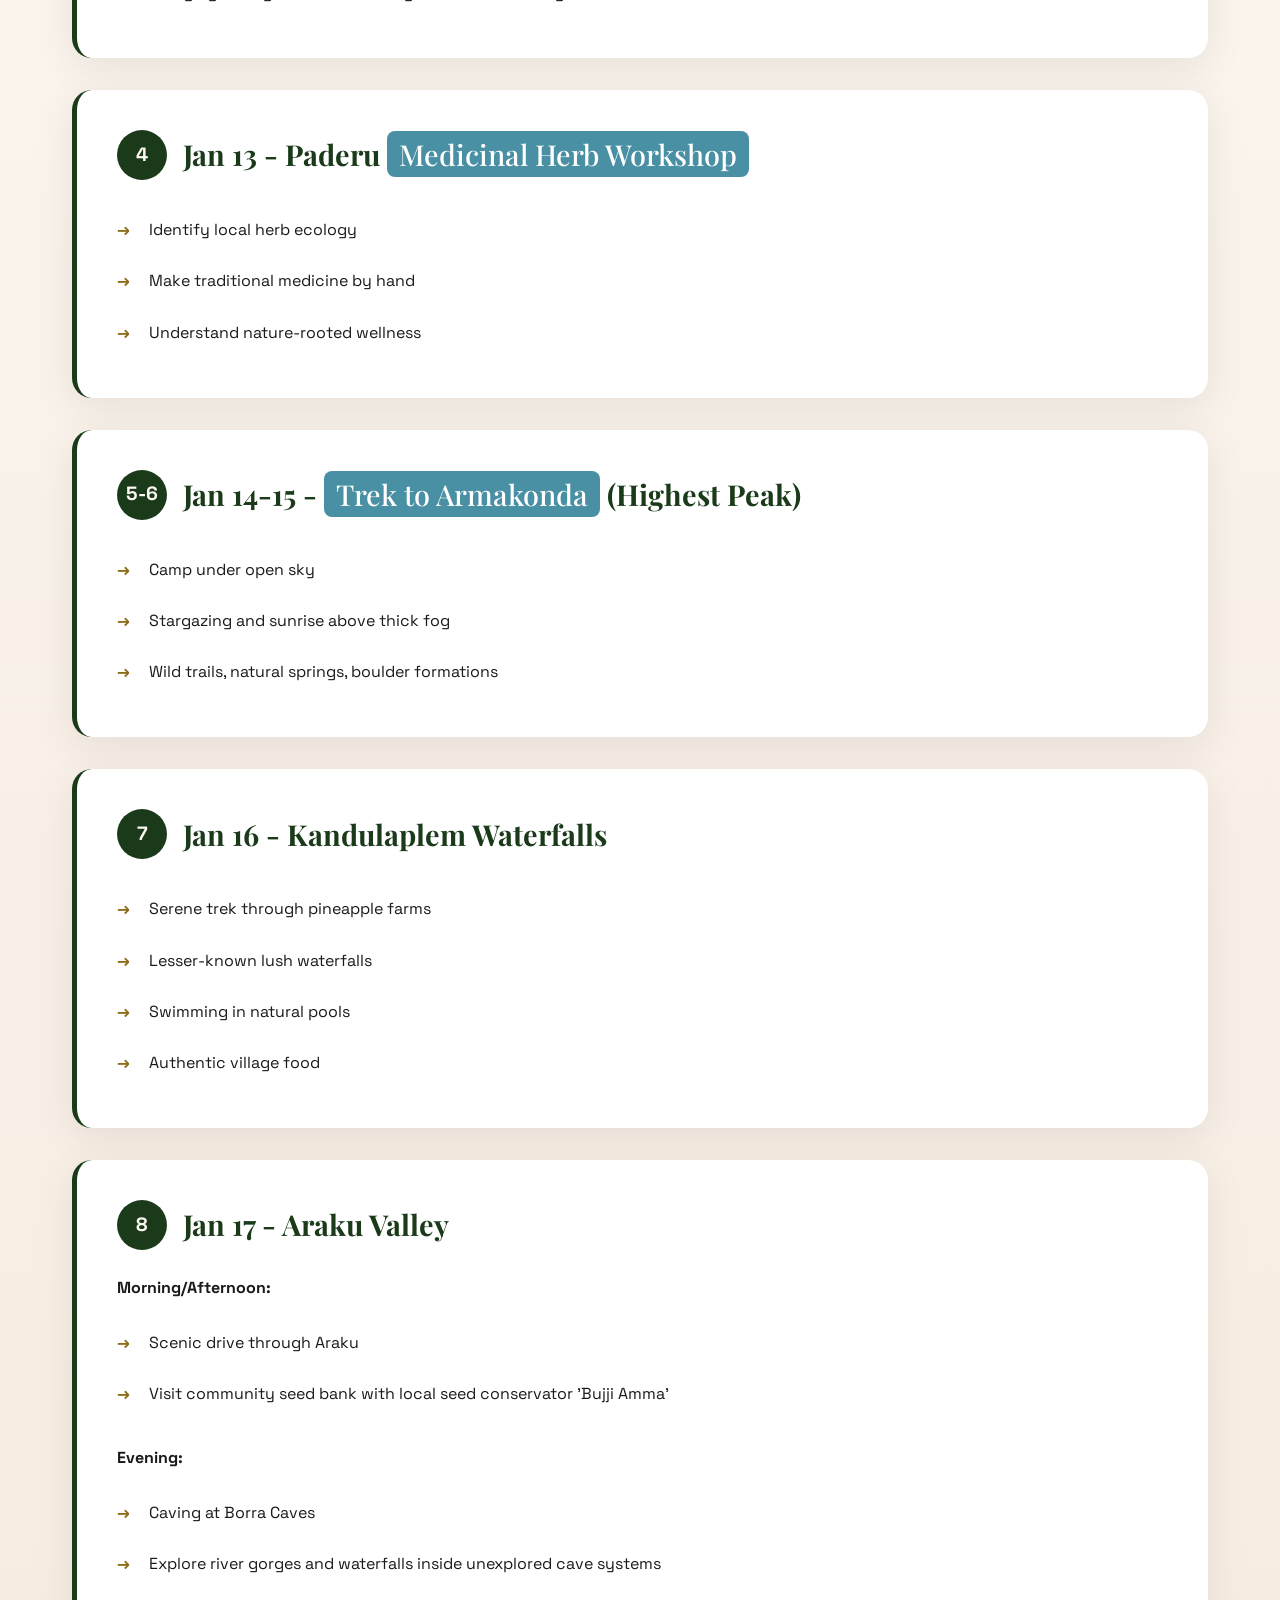
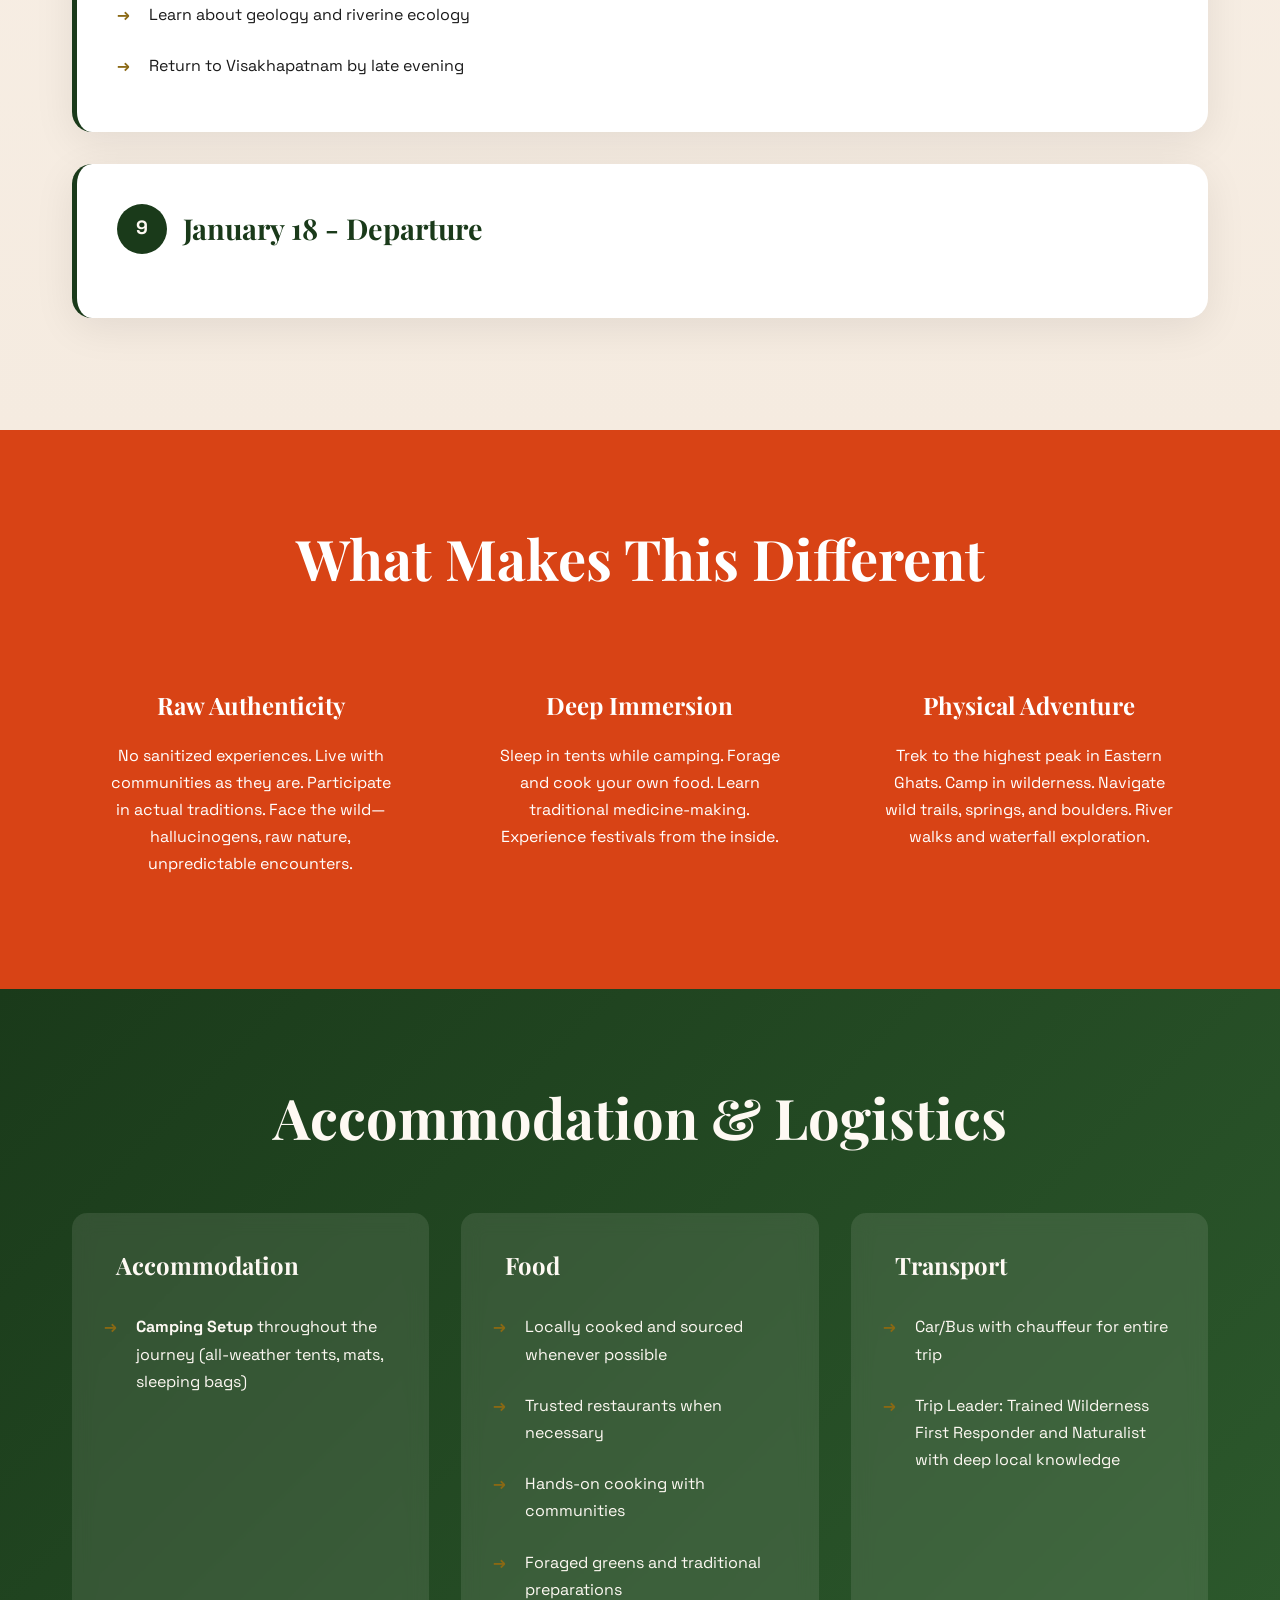
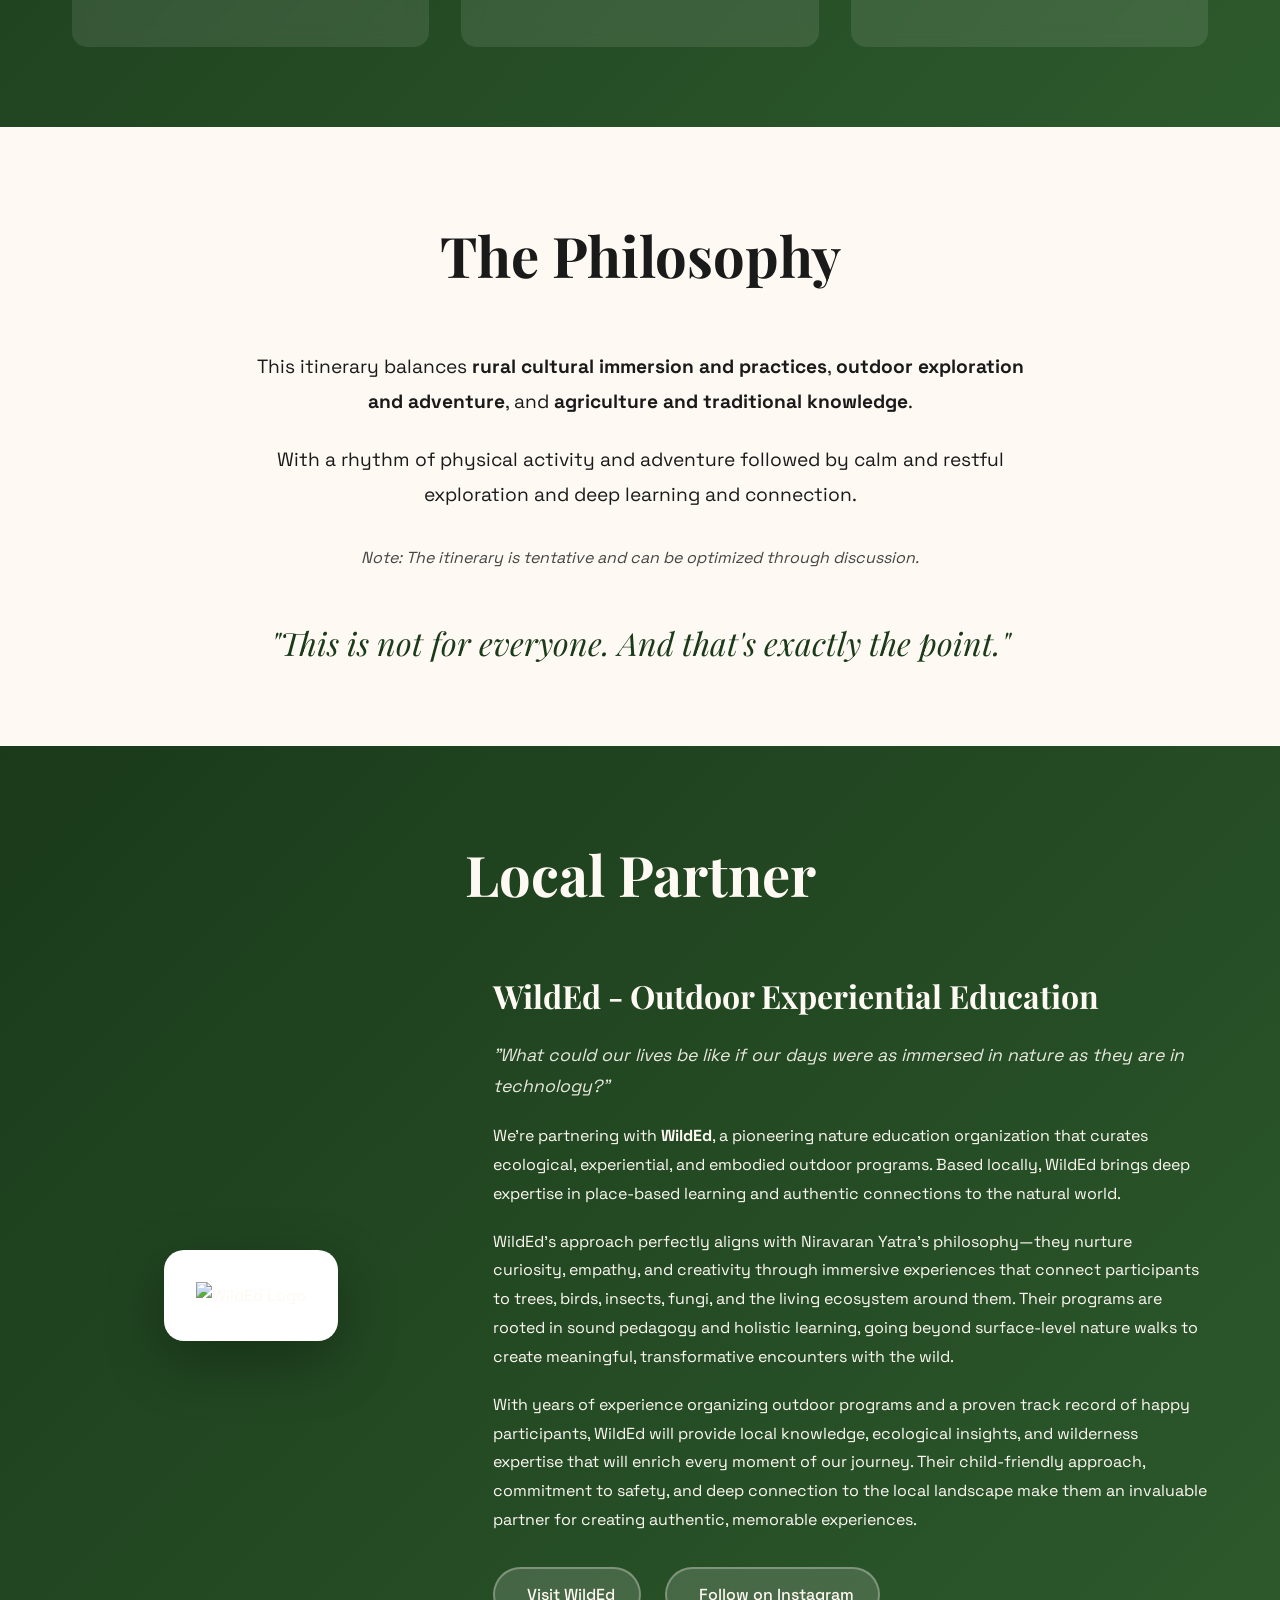
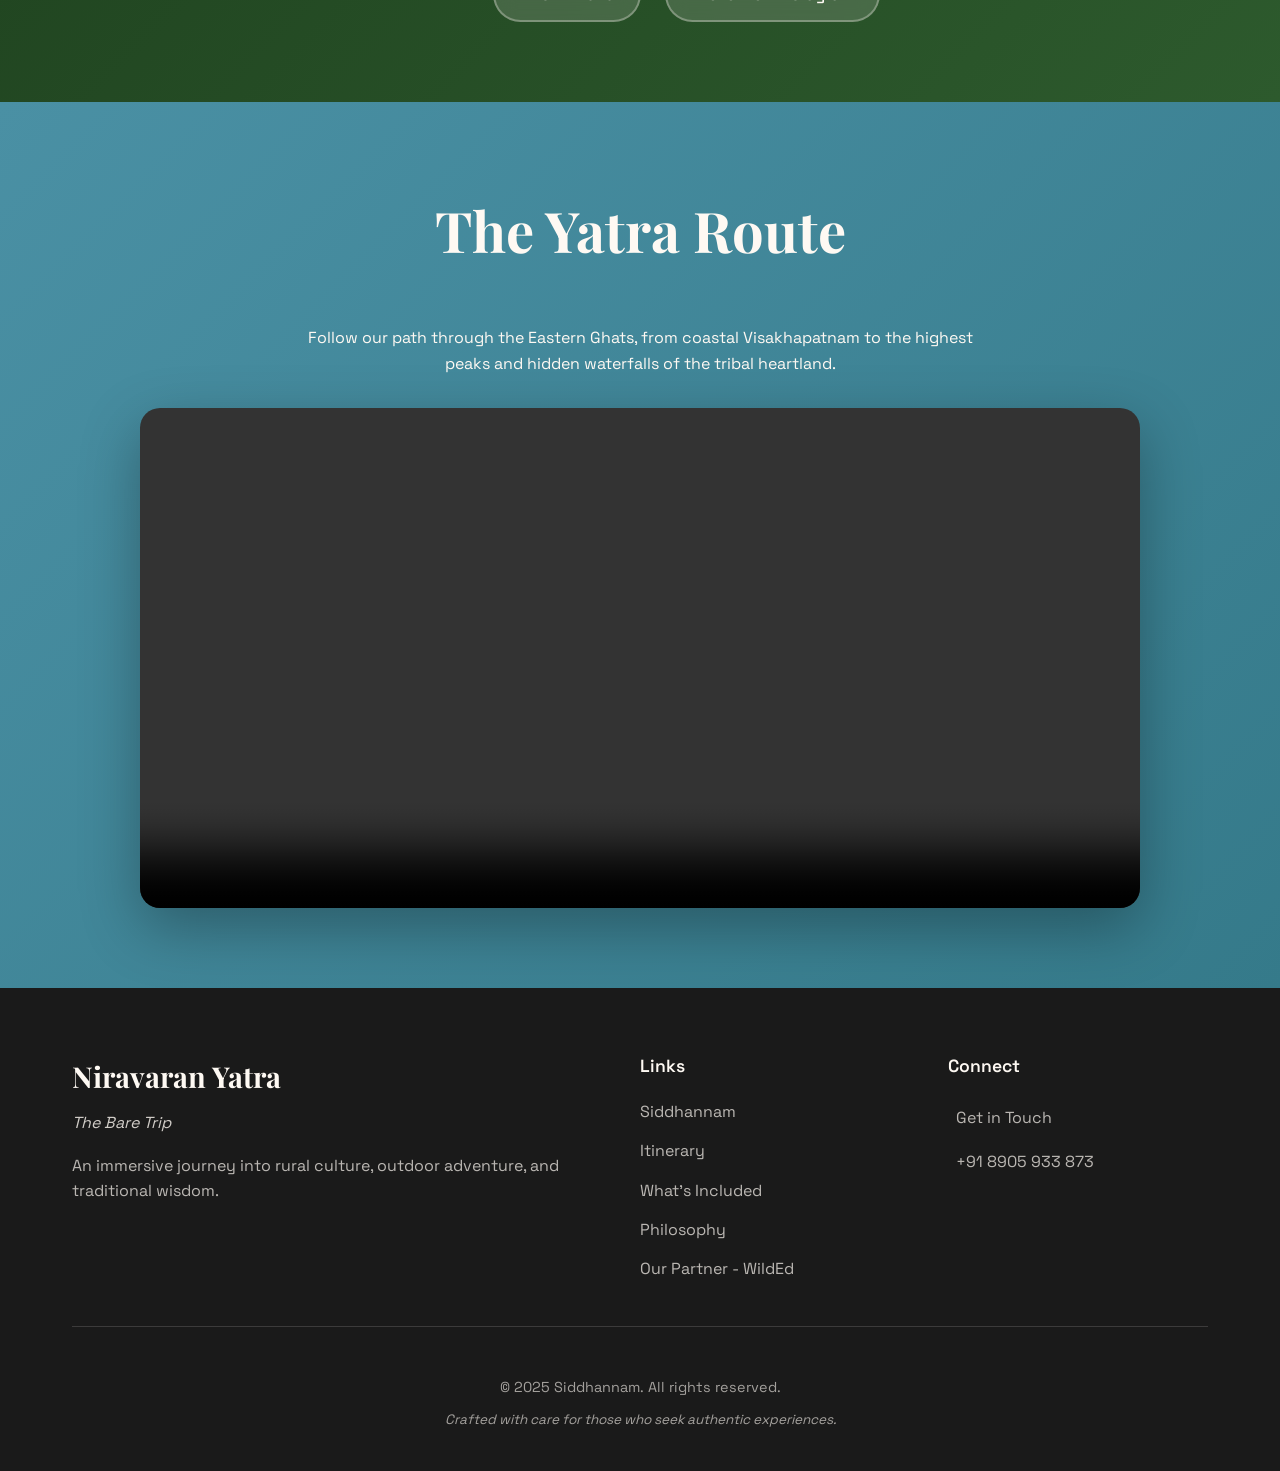
==== commit e95ecb1b: "Remove Co-Creator Model section and Improve readability by reformatting CSS rgba values and wrapping" ====
--- a/index.html
+++ b/index.html
@@ -1,10 +1,13 @@
 <!DOCTYPE html>
 <html lang="en">
+
 <head>
     <meta charset="UTF-8">
     <meta name="viewport" content="width=device-width, initial-scale=1.0">
     <title>Niravaran Yatra - The Bare Trip</title>
-    <link href="https://fonts.googleapis.com/css2?family=Space+Grotesk:wght@400;500;600;700&family=Playfair+Display:wght@700;900&display=swap" rel="stylesheet">
+    <link
+        href="https://fonts.googleapis.com/css2?family=Space+Grotesk:wght@400;500;600;700&family=Playfair+Display:wght@700;900&display=swap"
+        rel="stylesheet">
     <script src="https://unpkg.com/@phosphor-icons/web"></script>
     <style>
         * {
@@ -79,7 +82,7 @@
             display: inline-flex;
             align-items: center;
             gap: 0.5rem;
-            background: rgba(254,249,243,0.15);
+            background: rgba(254, 249, 243, 0.15);
             padding: 0.6rem 1rem;
             border-radius: 50px;
             margin-top: 1.5rem;
@@ -132,7 +135,7 @@
             background: white;
             padding: 1.5rem;
             border-radius: 15px;
-            box-shadow: 0 10px 30px rgba(0,0,0,0.1);
+            box-shadow: 0 10px 30px rgba(0, 0, 0, 0.1);
             border-left: 4px solid var(--fire);
         }
 
@@ -142,7 +145,7 @@
                 line-height: 2;
                 padding: 3rem;
                 border-radius: 20px;
-                box-shadow: 0 15px 50px rgba(0,0,0,0.1);
+                box-shadow: 0 15px 50px rgba(0, 0, 0, 0.1);
                 border-left: 5px solid var(--fire);
             }
         }
@@ -160,11 +163,11 @@
         }
 
         .media-card {
-            background: rgba(254,249,243,0.05);
+            background: rgba(254, 249, 243, 0.05);
             border-radius: 15px;
             overflow: hidden;
             transition: all 0.3s ease;
-            border: 2px solid rgba(254,249,243,0.1);
+            border: 2px solid rgba(254, 249, 243, 0.1);
             max-width: 500px;
             margin: 0 auto;
             width: 100%;
@@ -173,7 +176,7 @@
         .media-card:hover {
             transform: translateY(-5px);
             border-color: var(--earth);
-            box-shadow: 0 20px 40px rgba(0,0,0,0.3);
+            box-shadow: 0 20px 40px rgba(0, 0, 0, 0.3);
         }
 
         .media-card video {
@@ -221,14 +224,14 @@
             margin: 1.5rem auto 0;
             border-radius: 15px;
             overflow: hidden;
-            box-shadow: 0 15px 40px rgba(0,0,0,0.3);
+            box-shadow: 0 15px 40px rgba(0, 0, 0, 0.3);
         }
 
         @media (min-width: 768px) {
             .map-container {
                 margin: 2rem auto 0;
                 border-radius: 20px;
-                box-shadow: 0 20px 60px rgba(0,0,0,0.3);
+                box-shadow: 0 20px 60px rgba(0, 0, 0, 0.3);
             }
         }
 
@@ -258,10 +261,10 @@
         }
 
         .goal-card {
-            background: rgba(254,249,243,0.05);
+            background: rgba(254, 249, 243, 0.05);
             padding: 2rem;
             border-radius: 15px;
-            border: 2px solid rgba(254,249,243,0.1);
+            border: 2px solid rgba(254, 249, 243, 0.1);
             transition: all 0.3s ease;
         }
 
@@ -312,7 +315,7 @@
             border-radius: 15px;
             padding: 1.5rem;
             margin-bottom: 1.5rem;
-            box-shadow: 0 8px 30px rgba(0,0,0,0.08);
+            box-shadow: 0 8px 30px rgba(0, 0, 0, 0.08);
             border-left: 4px solid var(--forest);
             transition: all 0.3s ease;
         }
@@ -322,13 +325,13 @@
                 border-radius: 20px;
                 padding: 2.5rem;
                 margin-bottom: 2rem;
-                box-shadow: 0 10px 40px rgba(0,0,0,0.08);
+                box-shadow: 0 10px 40px rgba(0, 0, 0, 0.08);
                 border-left: 5px solid var(--forest);
             }
         }
 
         .day-card:hover {
-            box-shadow: 0 15px 50px rgba(0,0,0,0.12);
+            box-shadow: 0 15px 50px rgba(0, 0, 0, 0.12);
         }
 
         @media (min-width: 768px) {
@@ -475,7 +478,7 @@
         }
 
         .logistics-card {
-            background: rgba(254,249,243,0.1);
+            background: rgba(254, 249, 243, 0.1);
             padding: 1.5rem;
             border-radius: 15px;
             backdrop-filter: blur(10px);
@@ -507,7 +510,7 @@
         }
 
         .important-note {
-            background: rgba(254,249,243,0.15);
+            background: rgba(254, 249, 243, 0.15);
             padding: 1.5rem;
             border-radius: 12px;
             margin: 1.5rem 0;
@@ -590,12 +593,14 @@
         }
     </style>
 </head>
+
 <body>
     <div class="hero">
         <div class="hero-content">
             <h1>Niravaran Yatra</h1>
             <p class="subtitle">The Bare Trip</p>
-            <p style="font-size: clamp(1rem, 3vw, 1.2rem); margin-top: 1.5rem;">An Immersive Expedition into the Eastern Ghats</p>
+            <p style="font-size: clamp(1rem, 3vw, 1.2rem); margin-top: 1.5rem;">An Immersive Expedition into the Eastern
+                Ghats</p>
             <div class="dates">
                 <i class="ph-bold ph-calendar-blank"></i>
                 January 10-18, 2026 | ASR District, Andhra Pradesh
@@ -607,7 +612,13 @@
         <div class="container">
             <h2 class="section-title" style="color: var(--forest);">What This Journey Really Is</h2>
             <p class="intro-text">
-                This is <b>not</b> a romanticized cultural tour. It is a raw, unfiltered immersion into the tribal belt of Andhra Pradesh’s Eastern Ghats. This journey invites us to step into the rhythm of the Eastern Ghats, to live as part of the land and alongside the people who call it home. Traveling across changing skies and shifting landscapes, we’ll live in tents, forage for food, cook traditional meals with locals, and celebrate Sankranti "the harvest festival" exactly as they do: with traditional dance, folk music and the culturally significant tradition of cockfighting. We step into their world not as observers, but as participants — for those who dare to experience life unfiltered.
+                This is <b>not</b> a romanticized cultural tour. It is a raw, unfiltered immersion into the tribal belt
+                of Andhra Pradesh’s Eastern Ghats. This journey invites us to step into the rhythm of the Eastern Ghats,
+                to live as part of the land and alongside the people who call it home. Traveling across changing skies
+                and shifting landscapes, we’ll live in tents, forage for food, cook traditional meals with locals, and
+                celebrate Sankranti "the harvest festival" exactly as they do: with traditional dance, folk music and
+                the culturally significant tradition of cockfighting. We step into their world not as observers, but as
+                participants — for those who dare to experience life unfiltered.
             </p>
         </div>
     </section>
@@ -663,12 +674,14 @@
                 <div class="goal-card">
                     <i class="ph-fill ph-hand-heart goal-icon"></i>
                     <h3>Constructive Access</h3>
-                    <p>Deepen relationships and create pathways for positive change that are community-led and culturally sensitive.</p>
+                    <p>Deepen relationships and create pathways for positive change that are community-led and
+                        culturally sensitive.</p>
                 </div>
                 <div class="goal-card">
                     <i class="ph-fill ph-users-three goal-icon"></i>
                     <h3>Community Building</h3>
-                    <p>Cultivate a group of 10 early adopters—risk-takers and co-creators ready to build decentralized trust and challenge conventional tourism models.</p>
+                    <p>Cultivate a group of 10 early adopters—risk-takers and co-creators ready to build decentralized
+                        trust and challenge conventional tourism models.</p>
                 </div>
             </div>
         </div>
@@ -677,7 +690,7 @@
     <section class="itinerary">
         <div class="container">
             <h2 class="section-title">The 9-Day Journey</h2>
-            
+
             <div class="day-card">
                 <div class="day-header">
                     <div class="day-number">1</div>
@@ -693,7 +706,8 @@
             <div class="day-card">
                 <div class="day-header">
                     <div class="day-number">2-3</div>
-                    <h3 class="day-title">Jan 11-12 - Addathegala <span class="highlight">Sankranti Immersion</span></h3>
+                    <h3 class="day-title">Jan 11-12 - Addathegala <span class="highlight">Sankranti Immersion</span>
+                    </h3>
                 </div>
                 <p><strong>Cultural Experience:</strong></p>
                 <ul class="activity-list">
@@ -725,7 +739,8 @@
             <div class="day-card">
                 <div class="day-header">
                     <div class="day-number">5-6</div>
-                    <h3 class="day-title">Jan 14-15 - <span class="highlight">Trek to Armakonda</span> (Highest Peak)</h3>
+                    <h3 class="day-title">Jan 14-15 - <span class="highlight">Trek to Armakonda</span> (Highest Peak)
+                    </h3>
                 </div>
                 <ul class="activity-list">
                     <li>Camp under open sky</li>
@@ -782,17 +797,20 @@
                 <div class="feature-card">
                     <i class="ph-fill ph-fire feature-icon"></i>
                     <h3>Raw Authenticity</h3>
-                    <p>No sanitized experiences. Live with communities as they are. Participate in actual traditions. Face the wild—hallucinogens, raw nature, unpredictable encounters.</p>
+                    <p>No sanitized experiences. Live with communities as they are. Participate in actual traditions.
+                        Face the wild—hallucinogens, raw nature, unpredictable encounters.</p>
                 </div>
                 <div class="feature-card">
                     <i class="ph-fill ph-tree feature-icon"></i>
                     <h3>Deep Immersion</h3>
-                    <p>Sleep in tents while camping. Forage and cook your own food. Learn traditional medicine-making. Experience festivals from the inside.</p>
+                    <p>Sleep in tents while camping. Forage and cook your own food. Learn traditional medicine-making.
+                        Experience festivals from the inside.</p>
                 </div>
                 <div class="feature-card">
                     <i class="ph-fill ph-mountains feature-icon"></i>
                     <h3>Physical Adventure</h3>
-                    <p>Trek to the highest peak in Eastern Ghats. Camp in wilderness. Navigate wild trails, springs, and boulders. River walks and waterfall exploration.</p>
+                    <p>Trek to the highest peak in Eastern Ghats. Camp in wilderness. Navigate wild trails, springs, and
+                        boulders. River walks and waterfall exploration.</p>
                 </div>
             </div>
         </div>
@@ -805,7 +823,8 @@
                 <div class="logistics-card">
                     <h3><i class="ph-fill ph-bed"></i> Accommodation</h3>
                     <ul class="activity-list">
-                        <li><strong>Camping Setup</strong> throughout the journey (all-weather tents, mats, sleeping bags)</li>
+                        <li><strong>Camping Setup</strong> throughout the journey (all-weather tents, mats, sleeping
+                            bags)</li>
                     </ul>
                 </div>
                 <div class="logistics-card">
@@ -821,81 +840,9 @@
                     <h3><i class="ph-fill ph-van"></i> Transport</h3>
                     <ul class="activity-list">
                         <li>Car/Bus with chauffeur for entire trip</li>
-                        <li>Trip Leader: Trained Wilderness First Responder and Naturalist with deep local knowledge</li>
+                        <li>Trip Leader: Trained Wilderness First Responder and Naturalist with deep local knowledge
+                        </li>
                     </ul>
-                </div>
-            </div>
-        </div>
-    </section>
-
-    <section class="cocreator">
-        <div class="container cocreator-content">
-            <h2 class="section-title">Co-Creator Model</h2>
-            <p style="font-size: 1.2rem; text-align: center; margin-bottom: 2rem;">We're seeking <strong>2-3 co-creators</strong> to help design and execute this journey.</p>
-            
-            <div class="important-note">
-                <p style="font-size: 1.1rem;"><strong><i class="ph-fill ph-lightbulb"></i> Important:</strong> We're not looking for commercial partners. We want people driven by genuine interest and curiosity—those who want to contribute to the entire trip because it resonates with them.</p>
-            </div>
-
-            <h3 style="font-size: 1.8rem; margin: 2.5rem 0 1.5rem; font-family: 'Playfair Display', serif;">What Co-Creation Means:</h3>
-            <div class="criteria-list">
-                <div class="criteria-item">
-                    <i class="ph-fill ph-eye criteria-icon"></i>
-                    <div>
-                        <strong>Complete Transparency:</strong> Full access to all planning, financial details, and decision-making
-                    </div>
-                </div>
-                <div class="criteria-item">
-                    <i class="ph-fill ph-handshake criteria-icon"></i>
-                    <div>
-                        <strong>Shared Responsibility:</strong> You're among the organizers on the ground with the group
-                    </div>
-                </div>
-                <div class="criteria-item">
-                    <i class="ph-fill ph-hands-clapping criteria-icon"></i>
-                    <div>
-                        <strong>Active Participation:</strong> Contribute your knowledge, network, or planning expertise throughout
-                    </div>
-                </div>
-                <div class="criteria-item">
-                    <i class="ph-fill ph-x-circle criteria-icon"></i>
-                    <div>
-                        <strong>No Financial Exchange:</strong> We're not charging you, and we're not paying you
-                    </div>
-                </div>
-                <div class="criteria-item">
-                    <i class="ph-fill ph-chart-line criteria-icon"></i>
-                    <div>
-                        <strong>Profit Sharing (if any):</strong> If there are profits from the trip, we'll happily share them
-                    </div>
-                </div>
-            </div>
-
-            <h3 style="font-size: 1.8rem; margin: 2.5rem 0 1.5rem; font-family: 'Playfair Display', serif;">What We're Looking For:</h3>
-            <div class="criteria-list">
-                <div class="criteria-item">
-                    <i class="ph-fill ph-heart criteria-icon"></i>
-                    <div>Genuine interest over commercial motivation</div>
-                </div>
-                <div class="criteria-item">
-                    <i class="ph-fill ph-lightning criteria-icon"></i>
-                    <div>Risk-takers and executors</div>
-                </div>
-                <div class="criteria-item">
-                    <i class="ph-fill ph-book-open criteria-icon"></i>
-                    <div>Deep knowledge (ecology, tribal culture, wilderness skills, etc.)</div>
-                </div>
-                <div class="criteria-item">
-                    <i class="ph-fill ph-network criteria-icon"></i>
-                    <div>Network or know-how for trip planning</div>
-                </div>
-                <div class="criteria-item">
-                    <i class="ph-fill ph-compass criteria-icon"></i>
-                    <div>Commitment to authenticity over polish</div>
-                </div>
-                <div class="criteria-item">
-                    <i class="ph-fill ph-fingerprint criteria-icon"></i>
-                    <div>Willingness to build decentralized trust</div>
                 </div>
             </div>
         </div>
@@ -905,9 +852,13 @@
         <div class="container">
             <h2 class="section-title">The Philosophy</h2>
             <div class="philosophy-text">
-                <p>This itinerary balances <strong>rural cultural immersion and practices</strong>, <strong>outdoor exploration and adventure</strong>, and <strong>agriculture and traditional knowledge</strong>.</p>
-                <p style="margin-top: 1.5rem;">With a rhythm of physical activity and adventure followed by calm and restful exploration and deep learning and connection.</p>
-                <p style="margin-top: 2rem; opacity: 0.8; font-size: 1rem;"><em>Note: The itinerary is tentative and can be optimized through discussion.</em></p>
+                <p>This itinerary balances <strong>rural cultural immersion and practices</strong>, <strong>outdoor
+                        exploration and adventure</strong>, and <strong>agriculture and traditional knowledge</strong>.
+                </p>
+                <p style="margin-top: 1.5rem;">With a rhythm of physical activity and adventure followed by calm and
+                    restful exploration and deep learning and connection.</p>
+                <p style="margin-top: 2rem; opacity: 0.8; font-size: 1rem;"><em>Note: The itinerary is tentative and can
+                        be optimized through discussion.</em></p>
             </div>
             <p class="final-note">"This is not for everyone. And that's exactly the point."</p>
         </div>
@@ -918,14 +869,26 @@
             <h2 class="section-title">Local Partner</h2>
             <div class="partner-content">
                 <div class="partner-logo">
-                    <img src="https://static.wixstatic.com/media/619ed9_21eac73c9c984ba3b43902b994fd4299~mv2.png" alt="WildEd Logo">
+                    <img src="https://static.wixstatic.com/media/619ed9_21eac73c9c984ba3b43902b994fd4299~mv2.png"
+                        alt="WildEd Logo">
                 </div>
                 <div class="partner-info">
                     <h3>WildEd - Outdoor Experiential Education</h3>
-                    <p class="partner-tagline"><em>"What could our lives be like if our days were as immersed in nature as they are in technology?"</em></p>
-                    <p>We're partnering with <strong>WildEd</strong>, a pioneering nature education organization that curates ecological, experiential, and embodied outdoor programs. Based locally, WildEd brings deep expertise in place-based learning and authentic connections to the natural world.</p>
-                    <p>WildEd's approach perfectly aligns with Niravaran Yatra's philosophy—they nurture curiosity, empathy, and creativity through immersive experiences that connect participants to trees, birds, insects, fungi, and the living ecosystem around them. Their programs are rooted in sound pedagogy and holistic learning, going beyond surface-level nature walks to create meaningful, transformative encounters with the wild.</p>
-                    <p>With years of experience organizing outdoor programs and a proven track record of happy participants, WildEd will provide local knowledge, ecological insights, and wilderness expertise that will enrich every moment of our journey. Their child-friendly approach, commitment to safety, and deep connection to the local landscape make them an invaluable partner for creating authentic, memorable experiences.</p>
+                    <p class="partner-tagline"><em>"What could our lives be like if our days were as immersed in nature
+                            as they are in technology?"</em></p>
+                    <p>We're partnering with <strong>WildEd</strong>, a pioneering nature education organization that
+                        curates ecological, experiential, and embodied outdoor programs. Based locally, WildEd brings
+                        deep expertise in place-based learning and authentic connections to the natural world.</p>
+                    <p>WildEd's approach perfectly aligns with Niravaran Yatra's philosophy—they nurture curiosity,
+                        empathy, and creativity through immersive experiences that connect participants to trees, birds,
+                        insects, fungi, and the living ecosystem around them. Their programs are rooted in sound
+                        pedagogy and holistic learning, going beyond surface-level nature walks to create meaningful,
+                        transformative encounters with the wild.</p>
+                    <p>With years of experience organizing outdoor programs and a proven track record of happy
+                        participants, WildEd will provide local knowledge, ecological insights, and wilderness expertise
+                        that will enrich every moment of our journey. Their child-friendly approach, commitment to
+                        safety, and deep connection to the local landscape make them an invaluable partner for creating
+                        authentic, memorable experiences.</p>
                     <div class="partner-links">
                         <a href="https://wilded.in" target="_blank" class="partner-link">
                             <i class="ph ph-globe"></i>
@@ -968,7 +931,7 @@
             background: white;
             padding: 1.5rem;
             border-radius: 15px;
-            box-shadow: 0 15px 40px rgba(0,0,0,0.3);
+            box-shadow: 0 15px 40px rgba(0, 0, 0, 0.3);
             max-width: 300px;
             margin: 0 auto;
         }
@@ -977,7 +940,7 @@
             .partner-logo {
                 padding: 2rem;
                 border-radius: 20px;
-                box-shadow: 0 20px 60px rgba(0,0,0,0.3);
+                box-shadow: 0 20px 60px rgba(0, 0, 0, 0.3);
                 max-width: none;
             }
         }
@@ -1048,8 +1011,8 @@
             justify-content: center;
             gap: 0.5rem;
             padding: 0.75rem 1.5rem;
-            background: rgba(254,249,243,0.15);
-            border: 2px solid rgba(254,249,243,0.3);
+            background: rgba(254, 249, 243, 0.15);
+            border: 2px solid rgba(254, 249, 243, 0.3);
             border-radius: 50px;
             color: var(--cream);
             text-decoration: none;
@@ -1059,7 +1022,7 @@
         }
 
         .partner-link:hover {
-            background: rgba(254,249,243,0.25);
+            background: rgba(254, 249, 243, 0.25);
             border-color: var(--cream);
             transform: translateY(-2px);
         }
@@ -1072,7 +1035,9 @@
     <section class="map-section">
         <div class="container">
             <h2 class="section-title">The Yatra Route</h2>
-            <p style="text-align: center; font-size: 1rem; max-width: 700px; margin: 0 auto; line-height: 1.6;">Follow our path through the Eastern Ghats, from coastal Visakhapatnam to the highest peaks and hidden waterfalls of the tribal heartland.</p>
+            <p style="text-align: center; font-size: 1rem; max-width: 700px; margin: 0 auto; line-height: 1.6;">Follow
+                our path through the Eastern Ghats, from coastal Visakhapatnam to the highest peaks and hidden
+                waterfalls of the tribal heartland.</p>
             <div class="map-container">
                 <video controls autoplay loop muted>
                     <source src="media/yatra-map-animated-video.mp4" type="video/mp4">
@@ -1087,9 +1052,10 @@
                 <div class="footer-section">
                     <h3 class="footer-title">Niravaran Yatra</h3>
                     <p class="footer-tagline">The Bare Trip</p>
-                    <p class="footer-description">An immersive journey into rural culture, outdoor adventure, and traditional wisdom.</p>
-                </div>
-                
+                    <p class="footer-description">An immersive journey into rural culture, outdoor adventure, and
+                        traditional wisdom.</p>
+                </div>
+
                 <div class="footer-section">
                     <h4>Links</h4>
                     <ul class="footer-links">
@@ -1100,7 +1066,7 @@
                         <li><a href="https://wilded.in" target="_blank">Our Partner - WildEd</a></li>
                     </ul>
                 </div>
-                
+
                 <div class="footer-section">
                     <h4>Connect</h4>
                     <ul class="footer-links">
@@ -1109,7 +1075,7 @@
                     </ul>
                 </div>
             </div>
-            
+
             <div class="footer-bottom">
                 <p>&copy; 2025 Siddhannam. All rights reserved.</p>
                 <p class="footer-note">Crafted with care for those who seek authentic experiences.</p>
@@ -1130,7 +1096,7 @@
             gap: 3rem;
             margin-bottom: 3rem;
             padding-bottom: 2rem;
-            border-bottom: 1px solid rgba(254,249,243,0.15);
+            border-bottom: 1px solid rgba(254, 249, 243, 0.15);
         }
 
         .footer-section h3 {
@@ -1213,4 +1179,5 @@
         }
     </style>
 </body>
-</html>
+
+</html>
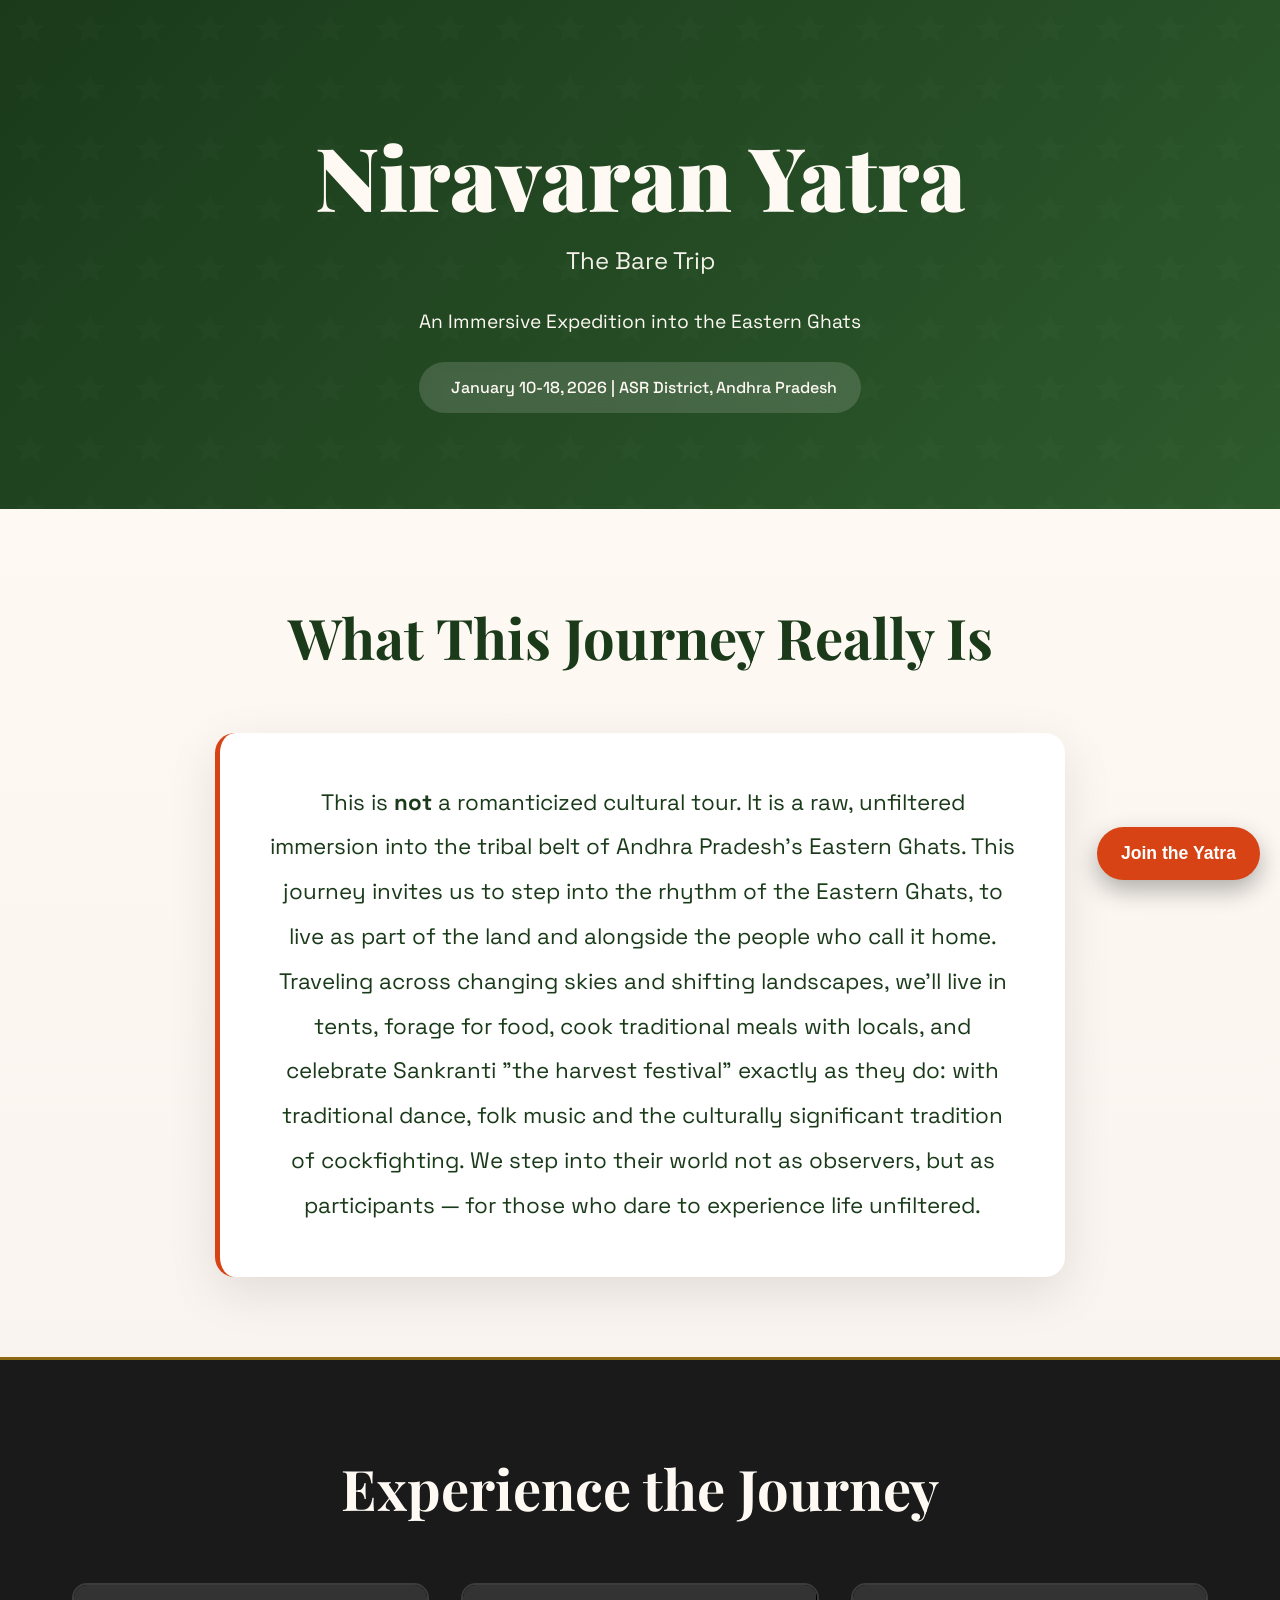
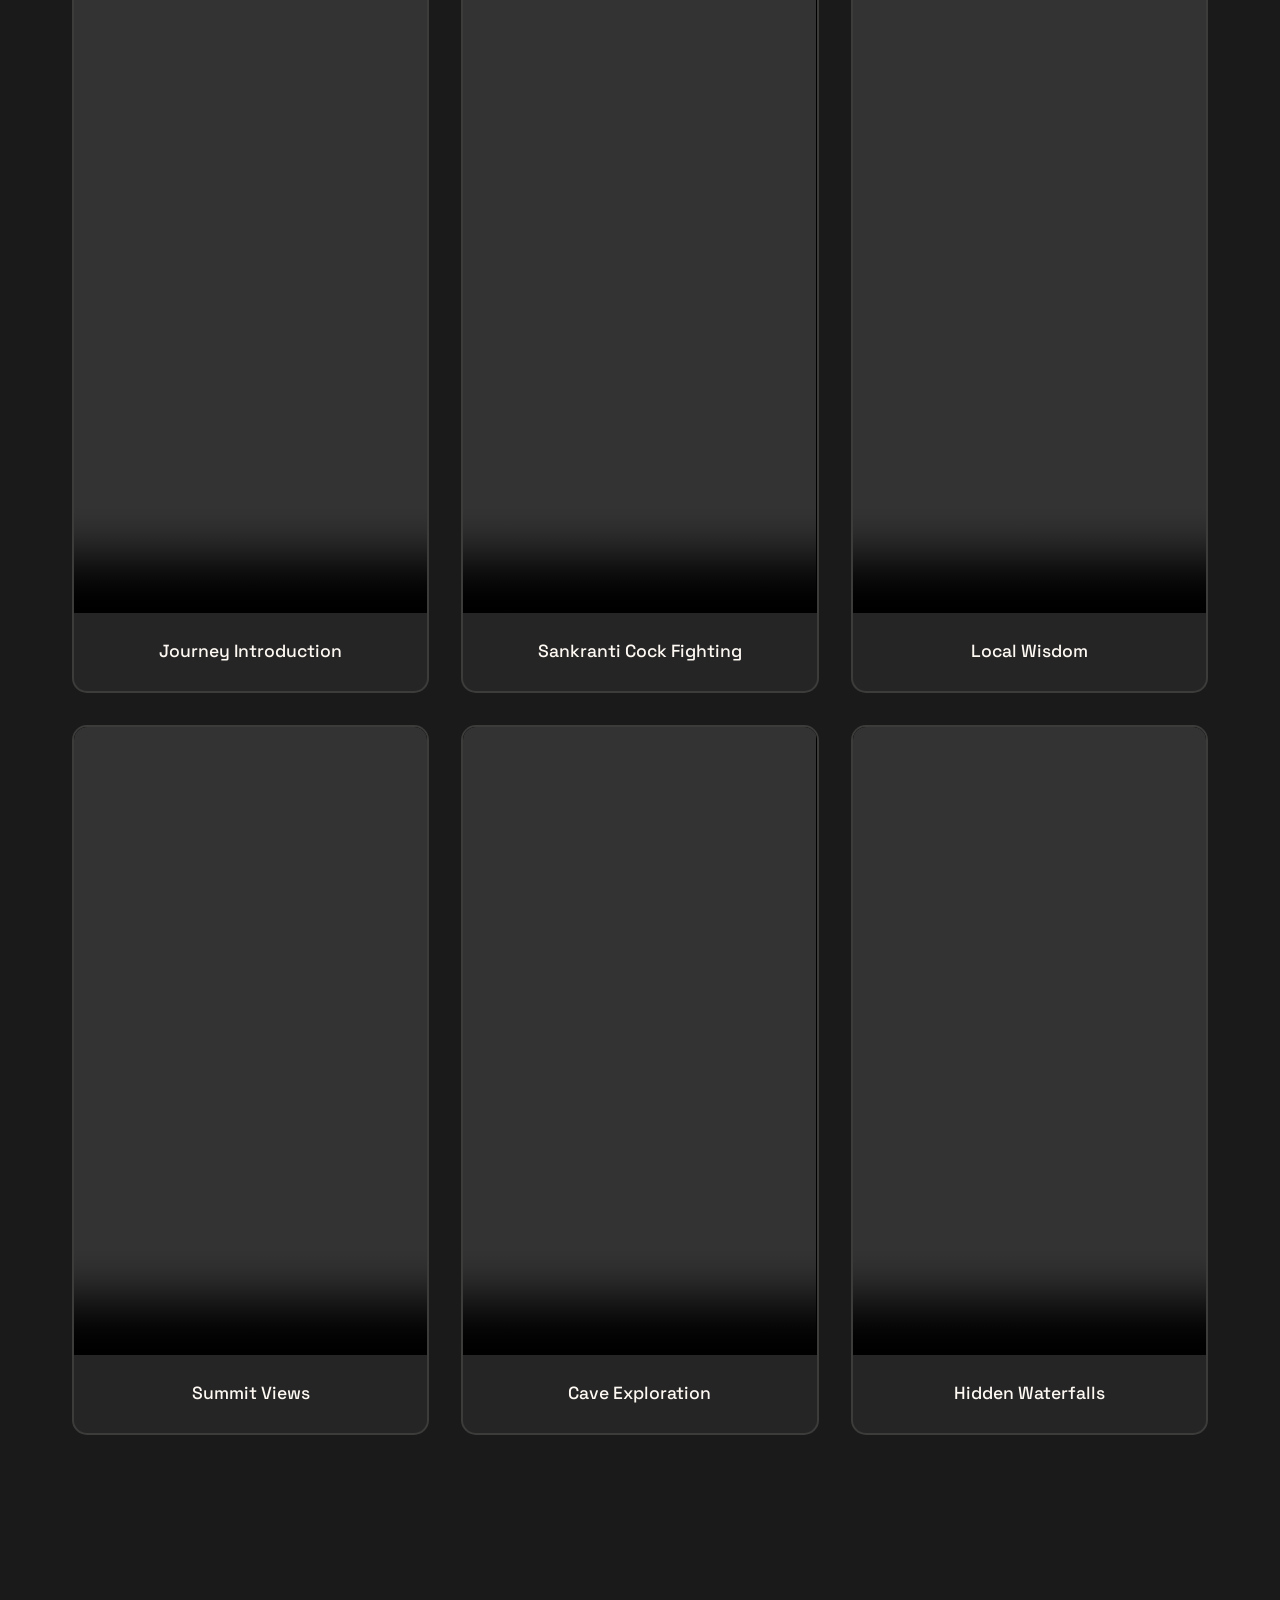
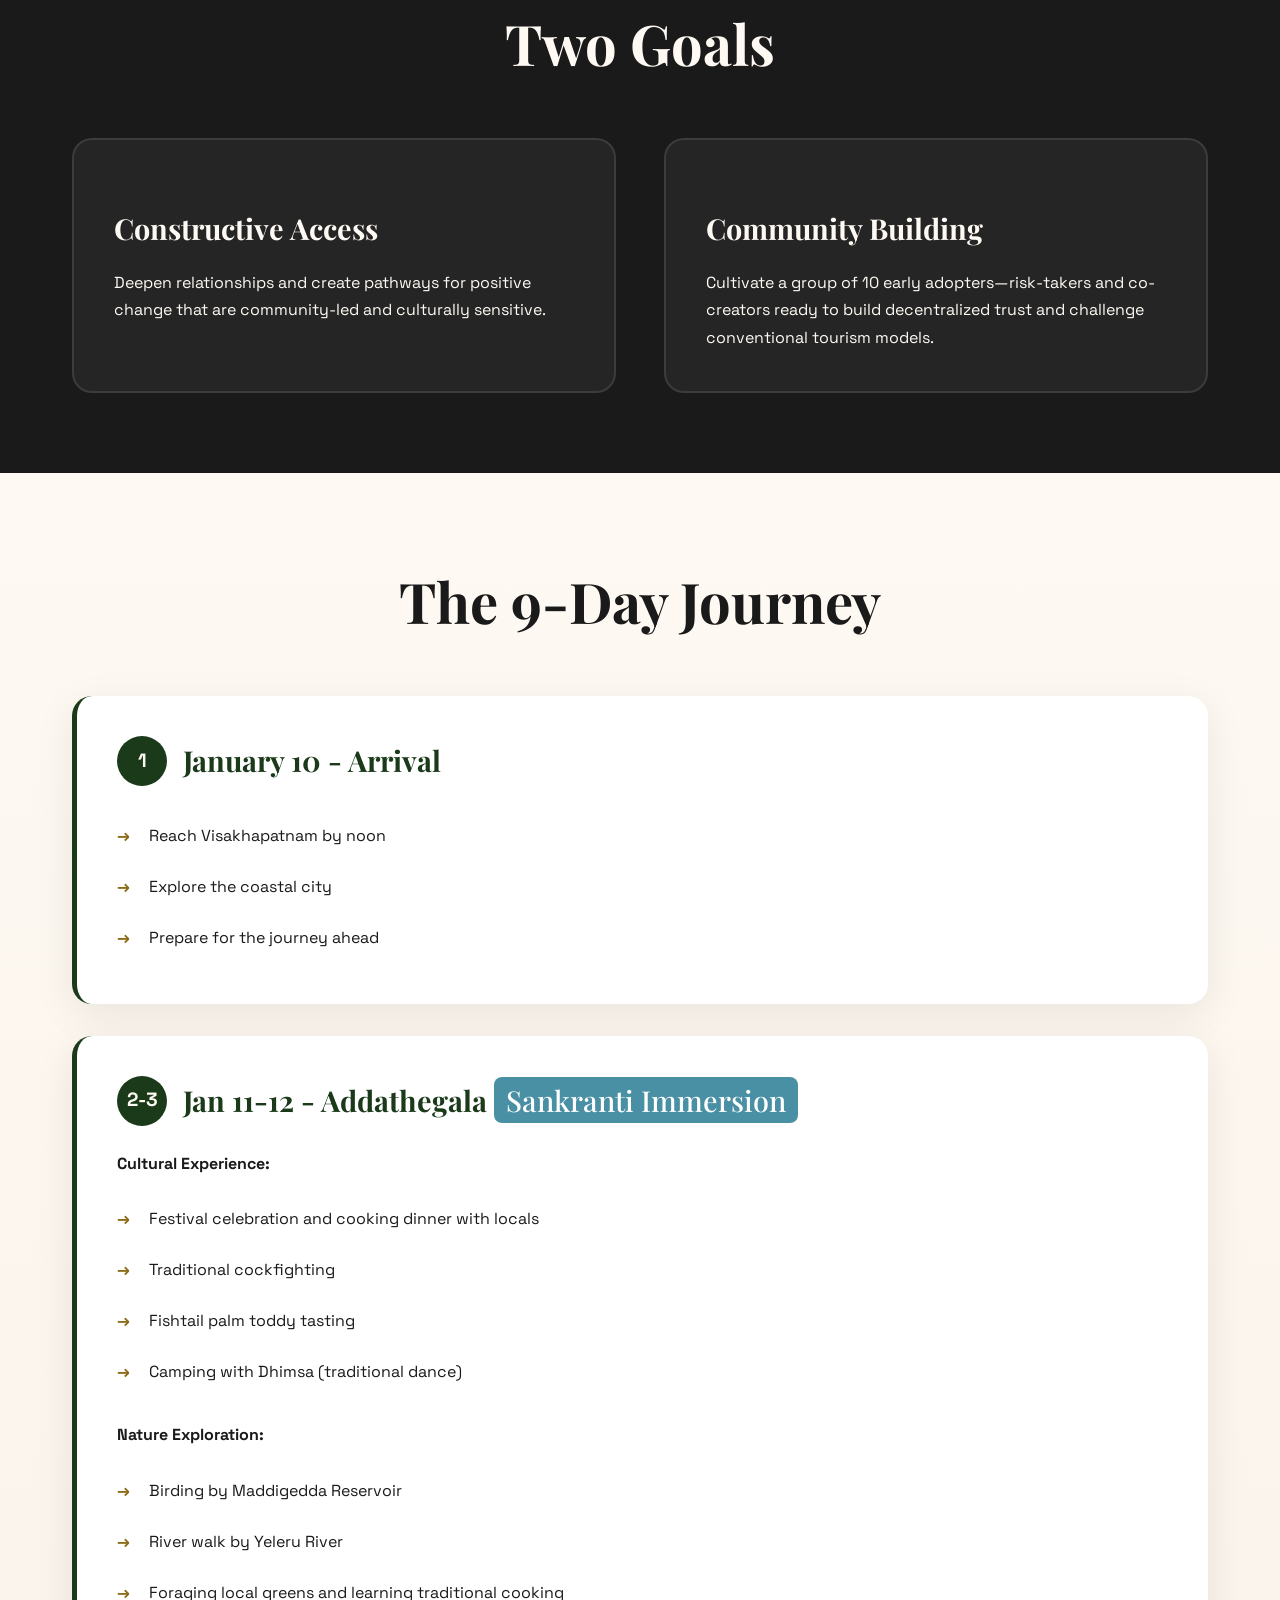
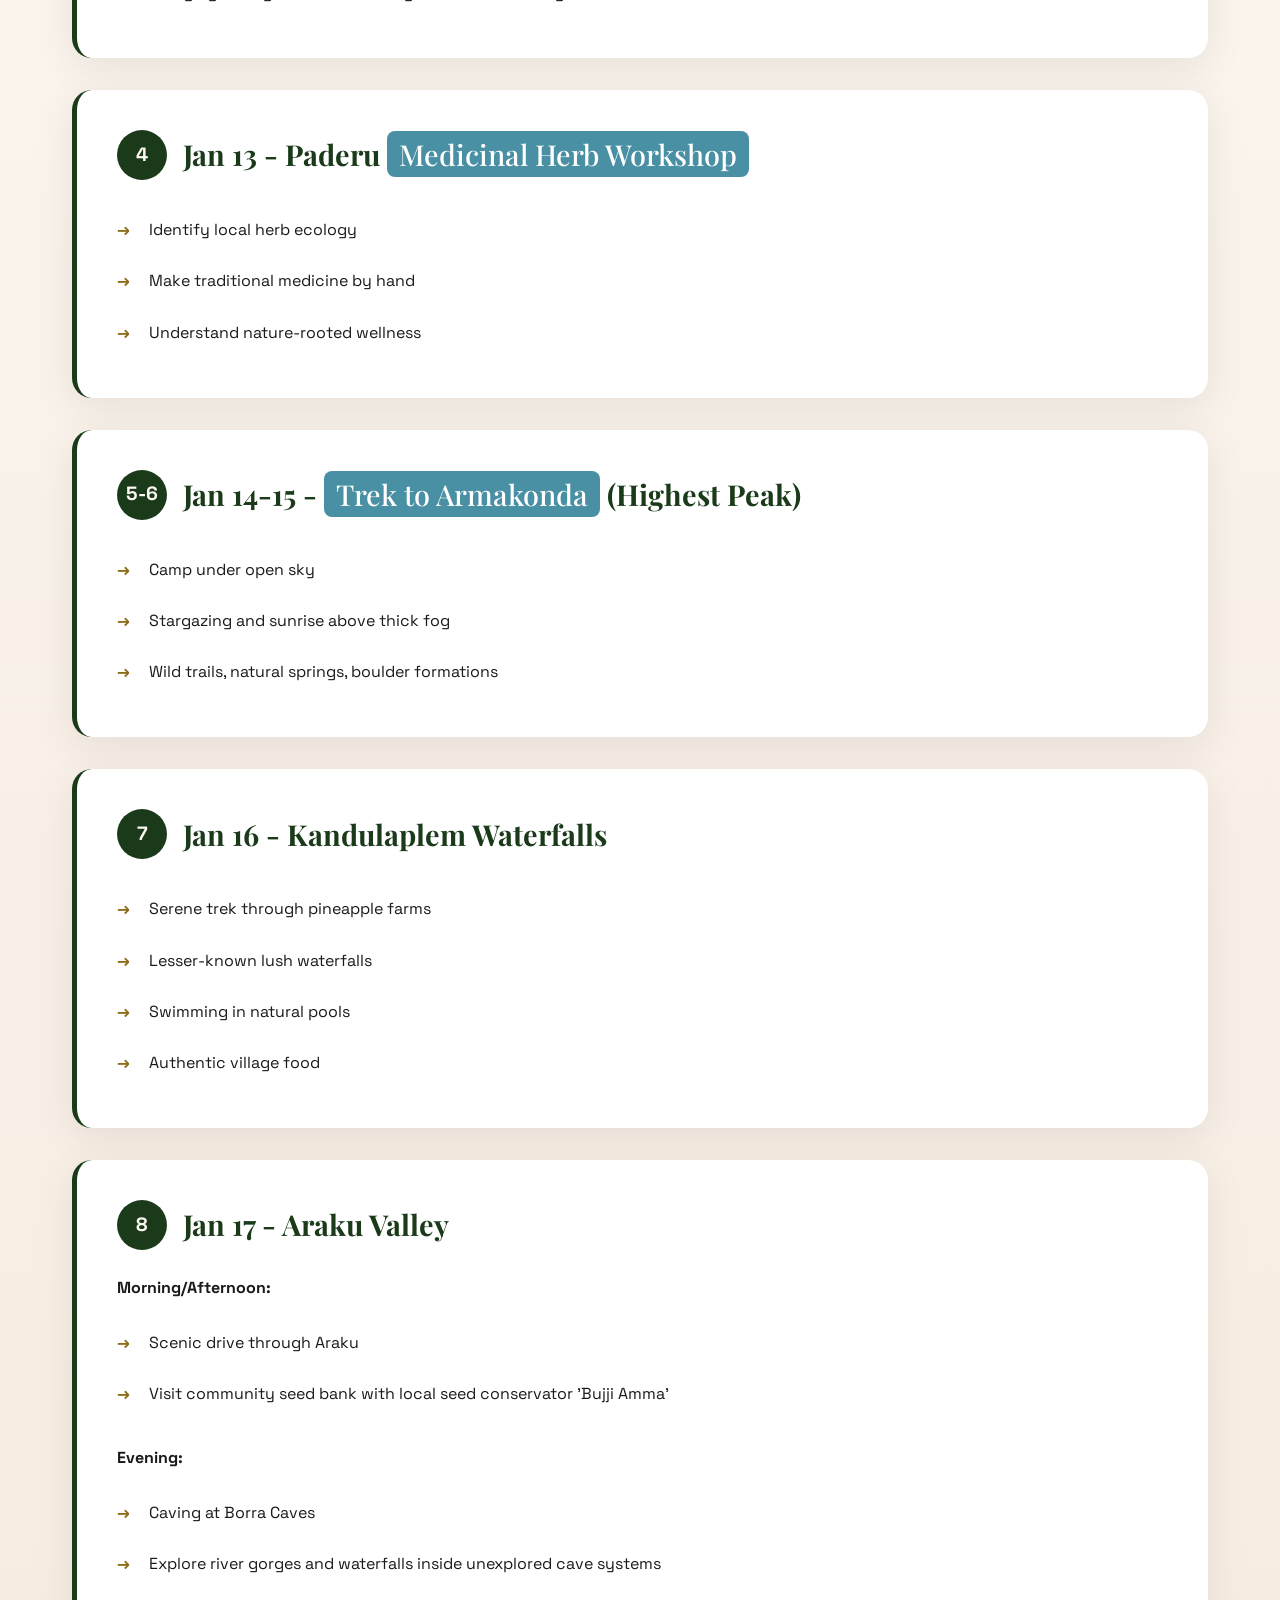
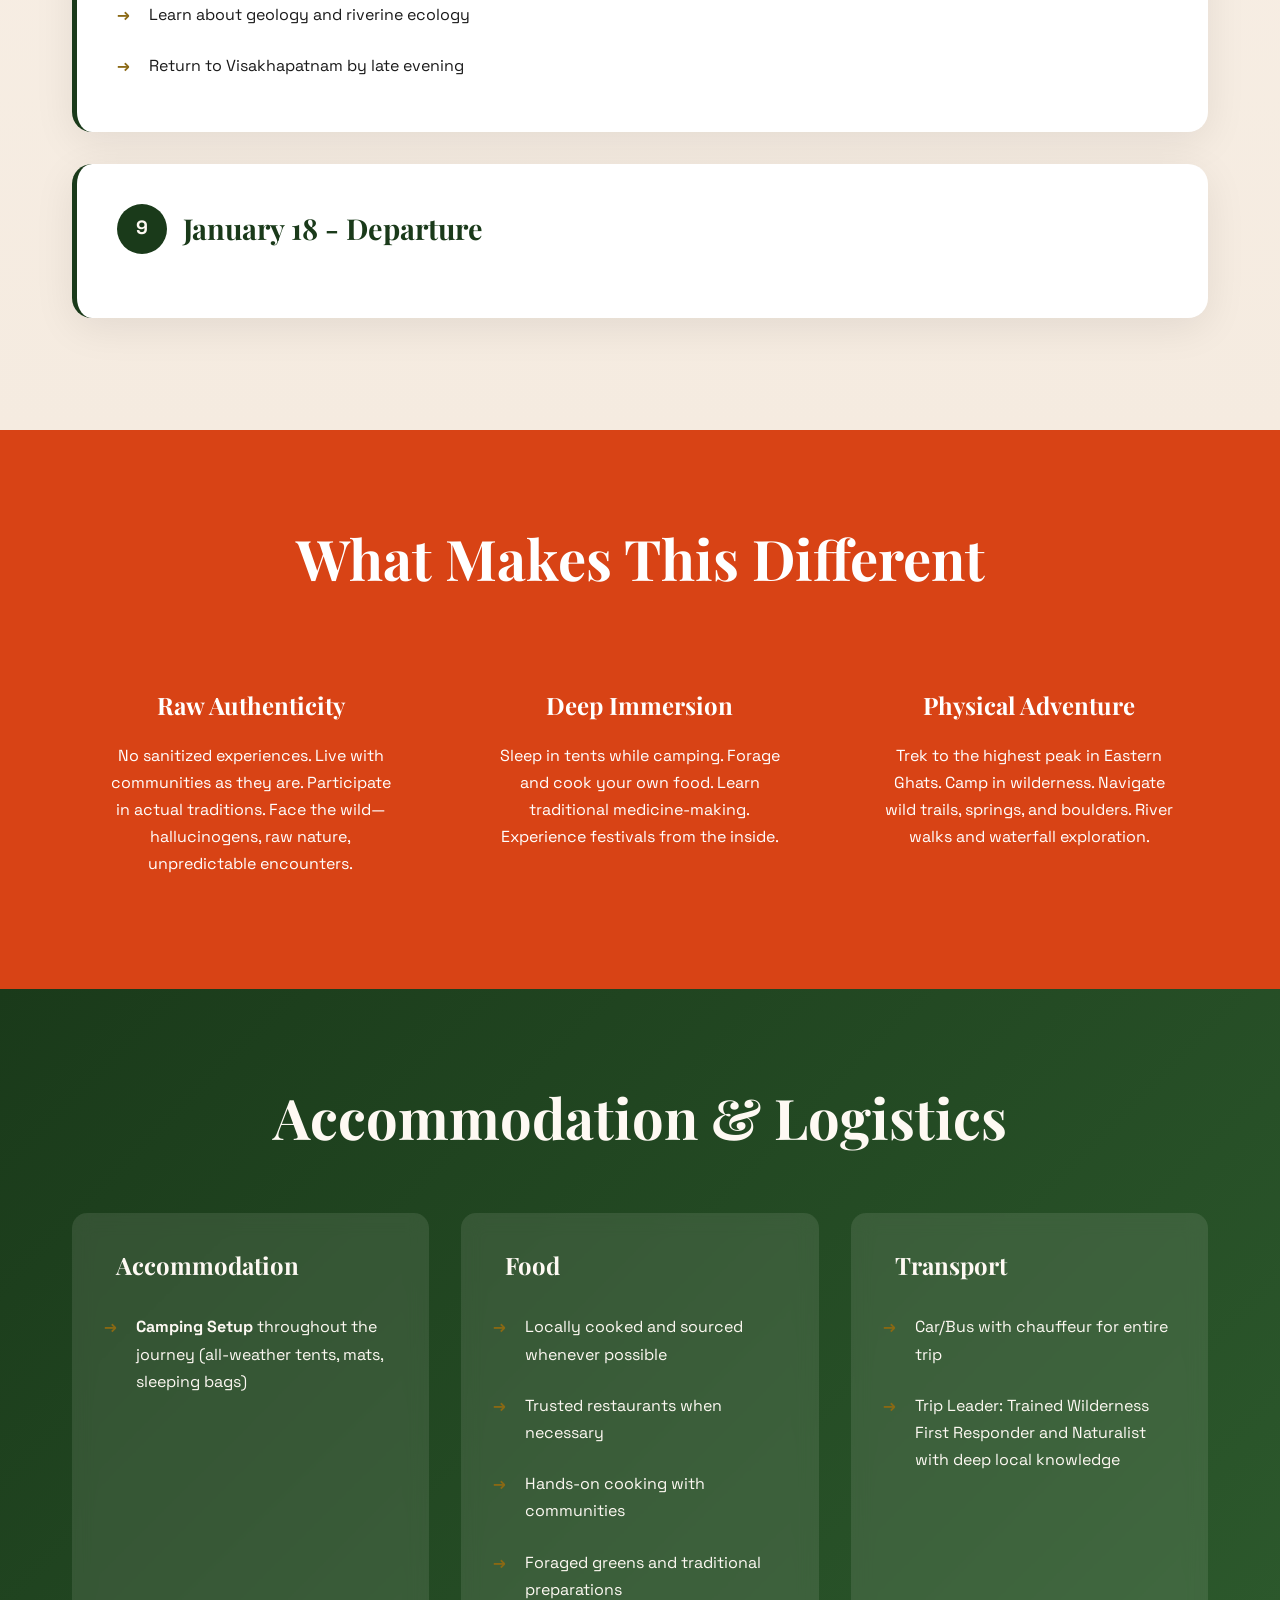
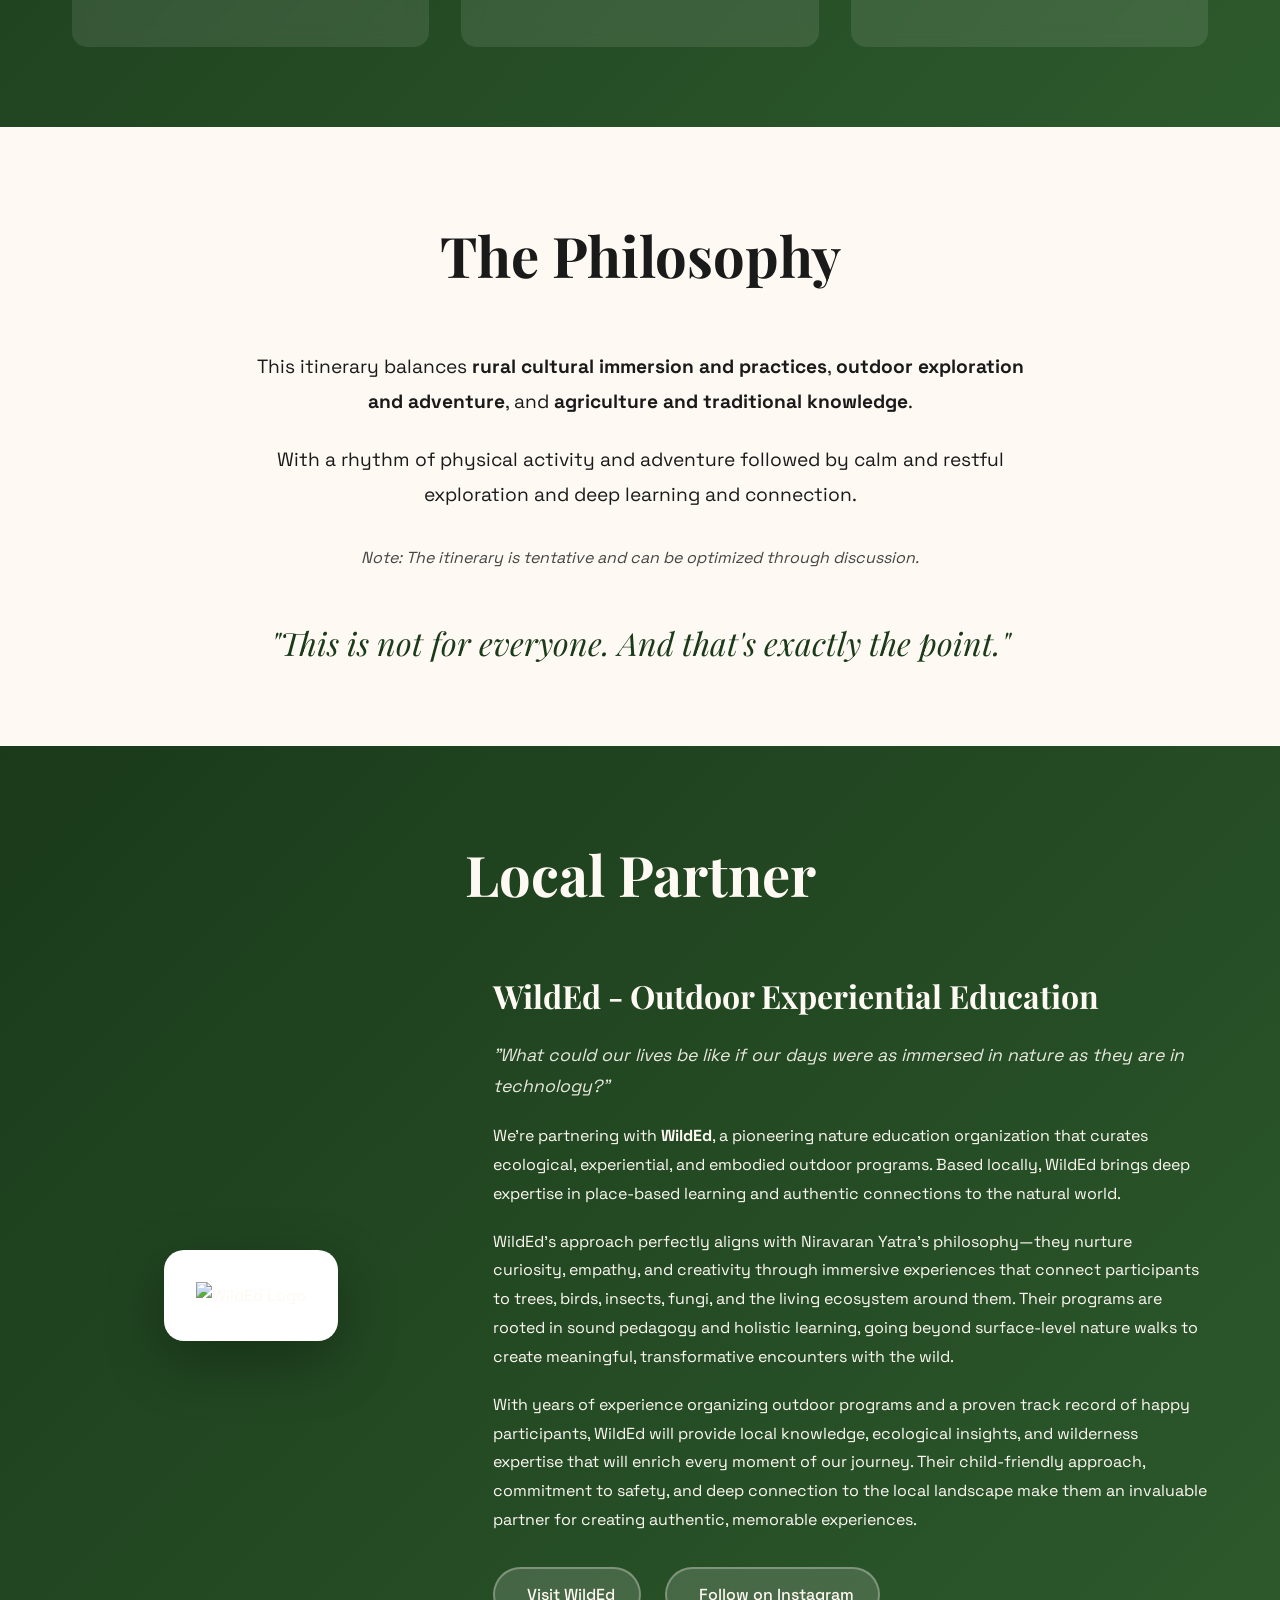
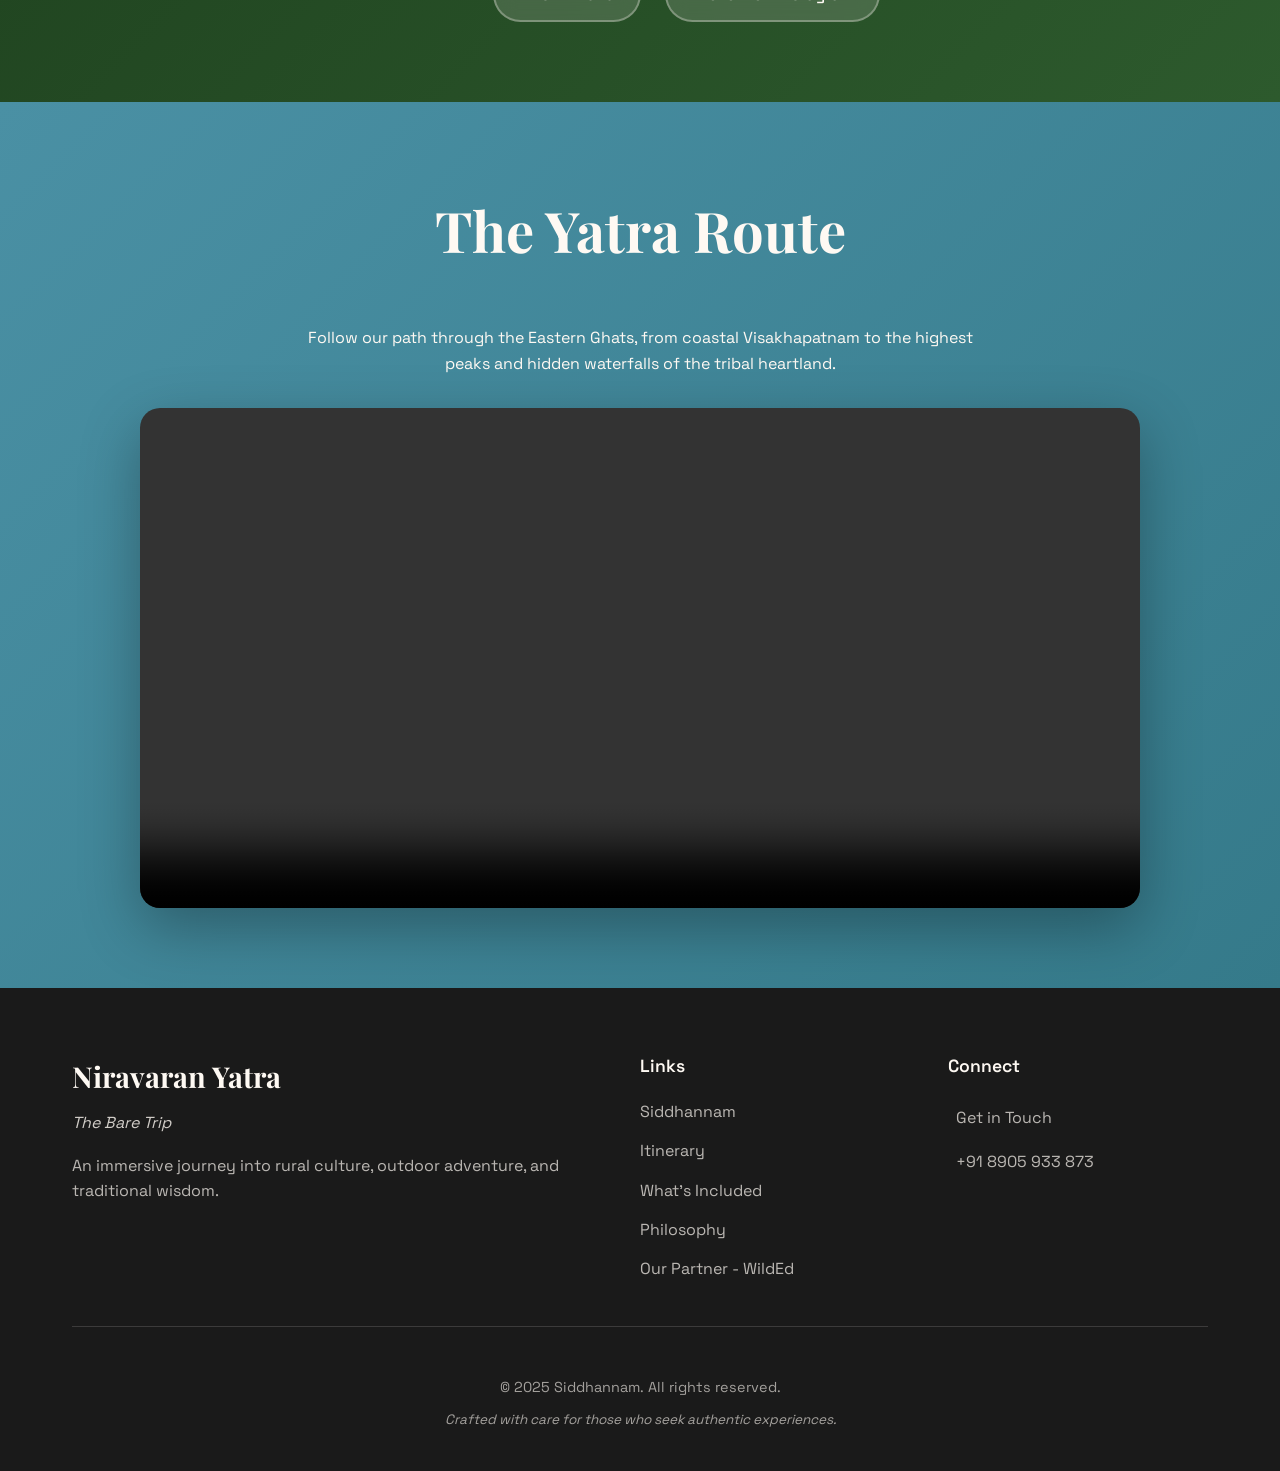
==== commit bf779255: "feat: update website content and assets - removed Co-Creator Model section - updated Journey Introdu" ====
--- a/index.html
+++ b/index.html
@@ -8,593 +8,33 @@
     <link
         href="https://fonts.googleapis.com/css2?family=Space+Grotesk:wght@400;500;600;700&family=Playfair+Display:wght@700;900&display=swap"
         rel="stylesheet">
+    <link rel="stylesheet" href="assets/style.css">
     <script src="https://unpkg.com/@phosphor-icons/web"></script>
-    <style>
-        * {
-            margin: 0;
-            padding: 0;
-            box-sizing: border-box;
-        }
-
-        :root {
-            --forest: #1a3a1a;
-            --earth: #8b6914;
-            --sky: #4a90a4;
-            --fire: #d84315;
-            --cream: #fef9f3;
-            --dark: #1a1a1a;
-        }
-
-        body {
-            font-family: 'Space Grotesk', sans-serif;
-            background: var(--cream);
-            color: var(--dark);
-            line-height: 1.7;
-        }
-
-        .hero {
-            background: linear-gradient(135deg, var(--forest) 0%, #2d5a2d 100%);
-            color: var(--cream);
-            padding: 4rem 1rem 3rem;
-            text-align: center;
-            position: relative;
-            overflow: hidden;
-        }
-
-        @media (min-width: 768px) {
-            .hero {
-                padding: 8rem 2rem 6rem;
-            }
-        }
-
-        .hero::before {
-            content: '';
-            position: absolute;
-            top: 0;
-            left: 0;
-            right: 0;
-            bottom: 0;
-            background: url('data:image/svg+xml,<svg width="60" height="60" xmlns="http://www.w3.org/2000/svg"><path d="M0 0h60v60H0z" fill="none"/><path d="M30 15l5 10h10l-8 7 3 10-10-6-10 6 3-10-8-7h10z" fill="rgba(254,249,243,0.05)"/></svg>');
-            opacity: 0.3;
-        }
-
-        .hero-content {
-            position: relative;
-            max-width: 900px;
-            margin: 0 auto;
-        }
-
-        h1 {
-            font-family: 'Playfair Display', serif;
-            font-size: clamp(3rem, 8vw, 5.5rem);
-            font-weight: 900;
-            margin-bottom: 1rem;
-            line-height: 1.1;
-        }
-
-        .subtitle {
-            font-size: clamp(1.1rem, 2.5vw, 1.5rem);
-            opacity: 0.95;
-            margin-bottom: 0.5rem;
-        }
-
-        .dates {
-            display: inline-flex;
-            align-items: center;
-            gap: 0.5rem;
-            background: rgba(254, 249, 243, 0.15);
-            padding: 0.6rem 1rem;
-            border-radius: 50px;
-            margin-top: 1.5rem;
-            font-weight: 500;
-            backdrop-filter: blur(10px);
-            font-size: 0.9rem;
-        }
-
-        @media (min-width: 768px) {
-            .dates {
-                padding: 0.75rem 1.5rem;
-                font-size: 1rem;
-            }
-        }
-
-        .container {
-            max-width: 1200px;
-            margin: 0 auto;
-            padding: 0 1rem;
-        }
-
-        @media (min-width: 768px) {
-            .container {
-                padding: 0 2rem;
-            }
-        }
-
-        section {
-            padding: 3rem 0;
-        }
-
-        @media (min-width: 768px) {
-            section {
-                padding: 5rem 0;
-            }
-        }
-
-        .intro {
-            background: linear-gradient(to bottom, var(--cream), #f9f4ef);
-            border-bottom: 3px solid var(--earth);
-        }
-
-        .intro-text {
-            font-size: 1.1rem;
-            max-width: 850px;
-            margin: 0 auto;
-            text-align: center;
-            line-height: 1.8;
-            color: var(--forest);
-            background: white;
-            padding: 1.5rem;
-            border-radius: 15px;
-            box-shadow: 0 10px 30px rgba(0, 0, 0, 0.1);
-            border-left: 4px solid var(--fire);
-        }
-
-        @media (min-width: 768px) {
-            .intro-text {
-                font-size: 1.4rem;
-                line-height: 2;
-                padding: 3rem;
-                border-radius: 20px;
-                box-shadow: 0 15px 50px rgba(0, 0, 0, 0.1);
-                border-left: 5px solid var(--fire);
-            }
-        }
-
-        .media {
-            background: var(--dark);
-            color: var(--cream);
-        }
-
-        .media-grid {
-            display: grid;
-            grid-template-columns: 1fr;
-            gap: 2rem;
-            margin-top: 3rem;
-        }
-
-        .media-card {
-            background: rgba(254, 249, 243, 0.05);
-            border-radius: 15px;
-            overflow: hidden;
-            transition: all 0.3s ease;
-            border: 2px solid rgba(254, 249, 243, 0.1);
-            max-width: 500px;
-            margin: 0 auto;
-            width: 100%;
-        }
-
-        .media-card:hover {
-            transform: translateY(-5px);
-            border-color: var(--earth);
-            box-shadow: 0 20px 40px rgba(0, 0, 0, 0.3);
-        }
-
-        .media-card video {
-            width: 100%;
-            height: auto;
-            aspect-ratio: 9 / 16;
-            display: block;
-            background: black;
-            object-fit: cover;
-        }
-
-        .media-caption {
-            padding: 1.5rem;
-            text-align: center;
-            font-size: 1.1rem;
-            font-weight: 500;
-        }
-
-        @media (min-width: 768px) {
-            .media-grid {
-                grid-template-columns: repeat(2, 1fr);
-            }
-        }
-
-        @media (min-width: 1024px) {
-            .media-grid {
-                grid-template-columns: repeat(3, 1fr);
-            }
-        }
-
-        .map-section {
-            background: linear-gradient(135deg, var(--sky) 0%, #357a8a 100%);
-            color: var(--cream);
-            padding: 3rem 0;
-        }
-
-        @media (min-width: 768px) {
-            .map-section {
-                padding: 5rem 0;
-            }
-        }
-
-        .map-container {
-            max-width: 1000px;
-            margin: 1.5rem auto 0;
-            border-radius: 15px;
-            overflow: hidden;
-            box-shadow: 0 15px 40px rgba(0, 0, 0, 0.3);
-        }
-
-        @media (min-width: 768px) {
-            .map-container {
-                margin: 2rem auto 0;
-                border-radius: 20px;
-                box-shadow: 0 20px 60px rgba(0, 0, 0, 0.3);
-            }
-        }
-
-        .map-container video {
-            width: 100%;
-            display: block;
-        }
-
-        .goals {
-            background: var(--dark);
-            color: var(--cream);
-        }
-
-        .goals-grid {
-            display: grid;
-            grid-template-columns: 1fr;
-            gap: 2rem;
-            margin-top: 2rem;
-        }
-
-        @media (min-width: 768px) {
-            .goals-grid {
-                grid-template-columns: repeat(2, 1fr);
-                gap: 3rem;
-                margin-top: 3rem;
-            }
-        }
-
-        .goal-card {
-            background: rgba(254, 249, 243, 0.05);
-            padding: 2rem;
-            border-radius: 15px;
-            border: 2px solid rgba(254, 249, 243, 0.1);
-            transition: all 0.3s ease;
-        }
-
-        @media (min-width: 768px) {
-            .goal-card {
-                padding: 2.5rem;
-                border-radius: 20px;
-            }
-        }
-
-        .goal-card:hover {
-            transform: translateY(-5px);
-            border-color: var(--earth);
-        }
-
-        .goal-icon {
-            font-size: 3rem;
-            margin-bottom: 1.5rem;
-            display: block;
-            color: var(--earth);
-        }
-
-        .goal-card h3 {
-            font-size: 1.8rem;
-            margin-bottom: 1rem;
-            font-family: 'Playfair Display', serif;
-        }
-
-        .section-title {
-            font-family: 'Playfair Display', serif;
-            font-size: clamp(2rem, 6vw, 3.5rem);
-            text-align: center;
-            margin-bottom: 2rem;
-        }
-
-        @media (min-width: 768px) {
-            .section-title {
-                margin-bottom: 3rem;
-            }
-        }
-
-        .itinerary {
-            background: linear-gradient(to bottom, var(--cream), #f5ebe0);
-        }
-
-        .day-card {
-            background: white;
-            border-radius: 15px;
-            padding: 1.5rem;
-            margin-bottom: 1.5rem;
-            box-shadow: 0 8px 30px rgba(0, 0, 0, 0.08);
-            border-left: 4px solid var(--forest);
-            transition: all 0.3s ease;
-        }
-
-        @media (min-width: 768px) {
-            .day-card {
-                border-radius: 20px;
-                padding: 2.5rem;
-                margin-bottom: 2rem;
-                box-shadow: 0 10px 40px rgba(0, 0, 0, 0.08);
-                border-left: 5px solid var(--forest);
-            }
-        }
-
-        .day-card:hover {
-            box-shadow: 0 15px 50px rgba(0, 0, 0, 0.12);
-        }
-
-        @media (min-width: 768px) {
-            .day-card:hover {
-                transform: translateX(10px);
-            }
-        }
-
-        .day-header {
-            display: flex;
-            align-items: center;
-            gap: 0.75rem;
-            margin-bottom: 1rem;
-        }
-
-        @media (min-width: 768px) {
-            .day-header {
-                gap: 1rem;
-                margin-bottom: 1.5rem;
-            }
-        }
-
-        .day-number {
-            background: var(--forest);
-            color: var(--cream);
-            width: 45px;
-            height: 45px;
-            border-radius: 50%;
-            display: flex;
-            align-items: center;
-            justify-content: center;
-            font-weight: 700;
-            font-size: 1.1rem;
-            flex-shrink: 0;
-        }
-
-        @media (min-width: 768px) {
-            .day-number {
-                width: 50px;
-                height: 50px;
-                font-size: 1.2rem;
-            }
-        }
-
-        .day-title {
-            font-family: 'Playfair Display', serif;
-            font-size: 1.3rem;
-            color: var(--forest);
-            line-height: 1.3;
-        }
-
-        @media (min-width: 768px) {
-            .day-title {
-                font-size: 1.8rem;
-            }
-        }
-
-        .activity-list {
-            list-style: none;
-            margin-top: 1rem;
-        }
-
-        .activity-list li {
-            padding: 0.75rem 0;
-            padding-left: 2rem;
-            position: relative;
-        }
-
-        .activity-list li::before {
-            content: '→';
-            position: absolute;
-            left: 0;
-            color: var(--earth);
-            font-weight: 700;
-        }
-
-        .highlight {
-            background: var(--sky);
-            color: white;
-            padding: 0.25rem 0.75rem;
-            border-radius: 8px;
-            font-weight: 500;
-        }
-
-        .different {
-            background: var(--fire);
-            color: white;
-        }
-
-        .feature-grid {
-            display: grid;
-            grid-template-columns: 1fr;
-            gap: 2rem;
-            margin-top: 2rem;
-        }
-
-        @media (min-width: 768px) {
-            .feature-grid {
-                grid-template-columns: repeat(3, 1fr);
-                gap: 2rem;
-                margin-top: 3rem;
-            }
-        }
-
-        .feature-card {
-            text-align: center;
-            padding: 1.5rem;
-        }
-
-        @media (min-width: 768px) {
-            .feature-card {
-                padding: 2rem;
-            }
-        }
-
-        .feature-icon {
-            font-size: 4rem;
-            margin-bottom: 1rem;
-        }
-
-        .feature-card h3 {
-            font-family: 'Playfair Display', serif;
-            font-size: 1.5rem;
-            margin-bottom: 1rem;
-        }
-
-        .logistics {
-            background: linear-gradient(135deg, var(--forest) 0%, #2d5a2d 100%);
-            color: var(--cream);
-        }
-
-        .logistics-grid {
-            display: grid;
-            grid-template-columns: 1fr;
-            gap: 2rem;
-            margin-top: 2rem;
-        }
-
-        @media (min-width: 768px) {
-            .logistics-grid {
-                grid-template-columns: repeat(3, 1fr);
-                margin-top: 3rem;
-            }
-        }
-
-        .logistics-card {
-            background: rgba(254, 249, 243, 0.1);
-            padding: 1.5rem;
-            border-radius: 15px;
-            backdrop-filter: blur(10px);
-        }
-
-        @media (min-width: 768px) {
-            .logistics-card {
-                padding: 2rem;
-            }
-        }
-
-        .logistics-card h3 {
-            display: flex;
-            align-items: center;
-            gap: 0.75rem;
-            font-size: 1.5rem;
-            margin-bottom: 1rem;
-            font-family: 'Playfair Display', serif;
-        }
-
-        .cocreator {
-            background: var(--earth);
-            color: var(--cream);
-        }
-
-        .cocreator-content {
-            max-width: 900px;
-            margin: 0 auto;
-        }
-
-        .important-note {
-            background: rgba(254, 249, 243, 0.15);
-            padding: 1.5rem;
-            border-radius: 12px;
-            margin: 1.5rem 0;
-            border-left: 4px solid var(--cream);
-        }
-
-        @media (min-width: 768px) {
-            .important-note {
-                padding: 2rem;
-                border-radius: 15px;
-                margin: 2rem 0;
-                border-left: 5px solid var(--cream);
-            }
-        }
-
-        .criteria-list {
-            display: grid;
-            grid-template-columns: 1fr;
-            gap: 1.5rem;
-            margin-top: 2rem;
-        }
-
-        @media (min-width: 768px) {
-            .criteria-list {
-                grid-template-columns: repeat(2, 1fr);
-            }
-        }
-
-        .criteria-item {
-            display: flex;
-            align-items: start;
-            gap: 0.75rem;
-        }
-
-        @media (min-width: 768px) {
-            .criteria-item {
-                gap: 1rem;
-            }
-        }
-
-        .criteria-icon {
-            font-size: 1.5rem;
-            color: var(--cream);
-        }
-
-        .philosophy {
-            background: var(--cream);
-            text-align: center;
-        }
-
-        .philosophy-text {
-            max-width: 800px;
-            margin: 1.5rem auto;
-            font-size: 1.05rem;
-            line-height: 1.7;
-        }
-
-        @media (min-width: 768px) {
-            .philosophy-text {
-                margin: 2rem auto;
-                font-size: 1.2rem;
-                line-height: 1.8;
-            }
-        }
-
-        .final-note {
-            font-family: 'Playfair Display', serif;
-            font-size: 1.5rem;
-            margin-top: 2rem;
-            font-style: italic;
-            color: var(--forest);
-            line-height: 1.4;
-        }
-
-        @media (min-width: 768px) {
-            .final-note {
-                font-size: 2rem;
-                margin-top: 3rem;
-            }
-        }
-    </style>
 </head>
 
 <body>
+    <button class="sticky-cta" onclick="openForm()">Join the Yatra</button>
+    <div id="popupForm" class="popup-overlay" style="display:none;">
+        <div class="popup-box">
+            <h2>Apply to Join Niravaran Yatra</h2>
+            <form id="yatraForm">
+                <input type="text" name="fullName" placeholder="Full Name" required>
+                <input type="tel" name="mobile" placeholder="Mobile Number" required>
+                <input type="email" name="email" placeholder="Email (Optional)">
+                <input type="text" name="city" placeholder="City / State" required>
+                <input type="number" name="age" placeholder="Age" required>
+                <select name="fitness">
+                    <option>Fitness Level</option>
+                    <option>Beginner</option>
+                    <option>Moderate</option>
+                    <option>Advanced</option>
+                </select>
+                <textarea name="reason" rows="4" placeholder="Why do you want to join the Yatra?" required></textarea>
+                <button type="submit" class="submit-btn">Submit Application</button>
+            </form>
+            <button class="close-btn" onclick="closeForm()">×</button>
+        </div>
+    </div>
     <div class="hero">
         <div class="hero-content">
             <h1>Niravaran Yatra</h1>
@@ -629,37 +69,37 @@
             <div class="media-grid">
                 <div class="media-card">
                     <video controls>
-                        <source src="media/cool-intro-video.mp4" type="video/mp4">
+                        <source src="assets/media/cool-intro-video.mp4" type="video/mp4">
                     </video>
                     <div class="media-caption">Journey Introduction</div>
                 </div>
                 <div class="media-card">
                     <video controls>
-                        <source src="media/trip-montage.mp4" type="video/mp4">
-                    </video>
-                    <div class="media-caption">Trip Highlights</div>
-                </div>
-                <div class="media-card">
-                    <video controls>
-                        <source src="media/farmer-explaining-video.mp4" type="video/mp4">
+                        <source src="assets/media/cock-fight.mp4" type="video/mp4">
+                    </video>
+                    <div class="media-caption">Sankranti Cock Fighting</div>
+                </div>
+                <div class="media-card">
+                    <video controls>
+                        <source src="assets/media/farmer-explaining-video.mp4" type="video/mp4">
                     </video>
                     <div class="media-caption">Local Wisdom</div>
                 </div>
                 <div class="media-card">
                     <video controls>
-                        <source src="media/top-of-hill.mp4" type="video/mp4">
+                        <source src="assets/media/top-of-hill.mp4" type="video/mp4">
                     </video>
                     <div class="media-caption">Summit Views</div>
                 </div>
                 <div class="media-card">
                     <video controls>
-                        <source src="media/inside-cave.mp4" type="video/mp4">
+                        <source src="assets/media/inside-cave.mp4" type="video/mp4">
                     </video>
                     <div class="media-caption">Cave Exploration</div>
                 </div>
                 <div class="media-card">
                     <video controls>
-                        <source src="media/waterfall.mp4" type="video/mp4">
+                        <source src="assets/media/waterfall.mp4" type="video/mp4">
                     </video>
                     <div class="media-caption">Hidden Waterfalls</div>
                 </div>
@@ -904,134 +344,6 @@
         </div>
     </section>
 
-    <style>
-        .local-partner {
-            background: linear-gradient(135deg, var(--forest) 0%, #2d5a2d 100%);
-            color: var(--cream);
-        }
-
-        .partner-content {
-            display: grid;
-            grid-template-columns: 1fr;
-            gap: 2rem;
-            align-items: center;
-        }
-
-        @media (min-width: 768px) {
-            .partner-content {
-                grid-template-columns: 1fr 2fr;
-                gap: 4rem;
-            }
-        }
-
-        .partner-logo {
-            display: flex;
-            justify-content: center;
-            align-items: center;
-            background: white;
-            padding: 1.5rem;
-            border-radius: 15px;
-            box-shadow: 0 15px 40px rgba(0, 0, 0, 0.3);
-            max-width: 300px;
-            margin: 0 auto;
-        }
-
-        @media (min-width: 768px) {
-            .partner-logo {
-                padding: 2rem;
-                border-radius: 20px;
-                box-shadow: 0 20px 60px rgba(0, 0, 0, 0.3);
-                max-width: none;
-            }
-        }
-
-        .partner-logo img {
-            max-width: 100%;
-            height: auto;
-            display: block;
-        }
-
-        .partner-info h3 {
-            font-family: 'Playfair Display', serif;
-            font-size: 1.5rem;
-            margin-bottom: 1rem;
-            color: var(--cream);
-        }
-
-        @media (min-width: 768px) {
-            .partner-info h3 {
-                font-size: 2rem;
-            }
-        }
-
-        .partner-tagline {
-            font-size: 1rem;
-            margin-bottom: 1rem;
-            opacity: 0.9;
-            color: var(--cream);
-        }
-
-        @media (min-width: 768px) {
-            .partner-tagline {
-                font-size: 1.1rem;
-                margin-bottom: 1.5rem;
-            }
-        }
-
-        .partner-info p {
-            margin-bottom: 1rem;
-            line-height: 1.7;
-        }
-
-        @media (min-width: 768px) {
-            .partner-info p {
-                margin-bottom: 1.2rem;
-                line-height: 1.8;
-            }
-        }
-
-        .partner-links {
-            display: flex;
-            flex-direction: column;
-            gap: 1rem;
-            margin-top: 1.5rem;
-        }
-
-        @media (min-width: 768px) {
-            .partner-links {
-                flex-direction: row;
-                gap: 1.5rem;
-                margin-top: 2rem;
-            }
-        }
-
-        .partner-link {
-            display: inline-flex;
-            align-items: center;
-            justify-content: center;
-            gap: 0.5rem;
-            padding: 0.75rem 1.5rem;
-            background: rgba(254, 249, 243, 0.15);
-            border: 2px solid rgba(254, 249, 243, 0.3);
-            border-radius: 50px;
-            color: var(--cream);
-            text-decoration: none;
-            font-weight: 500;
-            transition: all 0.3s ease;
-            backdrop-filter: blur(10px);
-        }
-
-        .partner-link:hover {
-            background: rgba(254, 249, 243, 0.25);
-            border-color: var(--cream);
-            transform: translateY(-2px);
-        }
-
-        .partner-link i {
-            font-size: 1.2rem;
-        }
-    </style>
-
     <section class="map-section">
         <div class="container">
             <h2 class="section-title">The Yatra Route</h2>
@@ -1040,7 +352,7 @@
                 waterfalls of the tribal heartland.</p>
             <div class="map-container">
                 <video controls autoplay loop muted>
-                    <source src="media/yatra-map-animated-video.mp4" type="video/mp4">
+                    <source src="assets/media/yatra-map-animated-video.mp4" type="video/mp4">
                 </video>
             </div>
         </div>
@@ -1083,101 +395,7 @@
         </div>
     </footer>
 
-    <style>
-        .footer {
-            background: var(--dark);
-            color: var(--cream);
-            padding: 4rem 0 2rem;
-        }
-
-        .footer-content {
-            display: grid;
-            grid-template-columns: 2fr 1fr 1fr;
-            gap: 3rem;
-            margin-bottom: 3rem;
-            padding-bottom: 2rem;
-            border-bottom: 1px solid rgba(254, 249, 243, 0.15);
-        }
-
-        .footer-section h3 {
-            font-family: 'Playfair Display', serif;
-            font-size: 1.8rem;
-            margin-bottom: 0.5rem;
-            color: var(--cream);
-        }
-
-        .footer-tagline {
-            font-style: italic;
-            opacity: 0.8;
-            margin-bottom: 1rem;
-        }
-
-        .footer-description {
-            opacity: 0.7;
-            line-height: 1.6;
-        }
-
-        .footer-section h4 {
-            font-size: 1.1rem;
-            margin-bottom: 1rem;
-            color: var(--cream);
-            font-weight: 600;
-        }
-
-        .footer-links {
-            list-style: none;
-        }
-
-        .footer-links li {
-            margin-bottom: 0.75rem;
-        }
-
-        .footer-links a {
-            color: var(--cream);
-            text-decoration: none;
-            opacity: 0.7;
-            transition: all 0.3s ease;
-            display: inline-flex;
-            align-items: center;
-            gap: 0.5rem;
-        }
-
-        .footer-links a:hover {
-            opacity: 1;
-            color: var(--sky);
-            transform: translateX(3px);
-        }
-
-        .footer-links i {
-            font-size: 1rem;
-        }
-
-        .footer-bottom {
-            text-align: center;
-            opacity: 0.6;
-            font-size: 0.9rem;
-        }
-
-        .footer-bottom p {
-            margin-bottom: 0.5rem;
-        }
-
-        .footer-note {
-            font-style: italic;
-            font-size: 0.85rem;
-        }
-
-        @media (max-width: 768px) {
-            .footer-content {
-                grid-template-columns: 1fr;
-                gap: 2rem;
-            }
-
-            .footer {
-                padding: 3rem 0 1.5rem;
-            }
-        }
-    </style>
+    <script src="assets/script.js"></script>
 </body>
 
 </html>
--- a/assets/style.css
+++ b/assets/style.css
@@ -0,0 +1,886 @@
+* {
+    margin: 0;
+    padding: 0;
+    box-sizing: border-box;
+}
+
+:root {
+    --forest: #1a3a1a;
+    --earth: #8b6914;
+    --sky: #4a90a4;
+    --fire: #d84315;
+    --cream: #fef9f3;
+    --dark: #1a1a1a;
+}
+
+body {
+    font-family: 'Space Grotesk', sans-serif;
+    background: var(--cream);
+    color: var(--dark);
+    line-height: 1.7;
+}
+
+.hero {
+    background: linear-gradient(135deg, var(--forest) 0%, #2d5a2d 100%);
+    color: var(--cream);
+    padding: 4rem 1rem 3rem;
+    text-align: center;
+    position: relative;
+    overflow: hidden;
+}
+
+@media (min-width: 768px) {
+    .hero {
+        padding: 8rem 2rem 6rem;
+    }
+}
+
+.hero::before {
+    content: '';
+    position: absolute;
+    top: 0;
+    left: 0;
+    right: 0;
+    bottom: 0;
+    background: url('data:image/svg+xml,<svg width="60" height="60" xmlns="http://www.w3.org/2000/svg"><path d="M0 0h60v60H0z" fill="none"/><path d="M30 15l5 10h10l-8 7 3 10-10-6-10 6 3-10-8-7h10z" fill="rgba(254,249,243,0.05)"/></svg>');
+    opacity: 0.3;
+}
+
+.hero-content {
+    position: relative;
+    max-width: 900px;
+    margin: 0 auto;
+}
+
+h1 {
+    font-family: 'Playfair Display', serif;
+    font-size: clamp(3rem, 8vw, 5.5rem);
+    font-weight: 900;
+    margin-bottom: 1rem;
+    line-height: 1.1;
+}
+
+.subtitle {
+    font-size: clamp(1.1rem, 2.5vw, 1.5rem);
+    opacity: 0.95;
+    margin-bottom: 0.5rem;
+}
+
+.dates {
+    display: inline-flex;
+    align-items: center;
+    gap: 0.5rem;
+    background: rgba(254, 249, 243, 0.15);
+    padding: 0.6rem 1rem;
+    border-radius: 50px;
+    margin-top: 1.5rem;
+    font-weight: 500;
+    backdrop-filter: blur(10px);
+    font-size: 0.9rem;
+}
+
+@media (min-width: 768px) {
+    .dates {
+        padding: 0.75rem 1.5rem;
+        font-size: 1rem;
+    }
+}
+
+.container {
+    max-width: 1200px;
+    margin: 0 auto;
+    padding: 0 1rem;
+}
+
+@media (min-width: 768px) {
+    .container {
+        padding: 0 2rem;
+    }
+}
+
+section {
+    padding: 3rem 0;
+}
+
+@media (min-width: 768px) {
+    section {
+        padding: 5rem 0;
+    }
+}
+
+.intro {
+    background: linear-gradient(to bottom, var(--cream), #f9f4ef);
+    border-bottom: 3px solid var(--earth);
+}
+
+.intro-text {
+    font-size: 1.1rem;
+    max-width: 850px;
+    margin: 0 auto;
+    text-align: center;
+    line-height: 1.8;
+    color: var(--forest);
+    background: white;
+    padding: 1.5rem;
+    border-radius: 15px;
+    box-shadow: 0 10px 30px rgba(0, 0, 0, 0.1);
+    border-left: 4px solid var(--fire);
+}
+
+@media (min-width: 768px) {
+    .intro-text {
+        font-size: 1.4rem;
+        line-height: 2;
+        padding: 3rem;
+        border-radius: 20px;
+        box-shadow: 0 15px 50px rgba(0, 0, 0, 0.1);
+        border-left: 5px solid var(--fire);
+    }
+}
+
+.media {
+    background: var(--dark);
+    color: var(--cream);
+}
+
+.media-grid {
+    display: grid;
+    grid-template-columns: 1fr;
+    gap: 2rem;
+    margin-top: 3rem;
+}
+
+.media-card {
+    background: rgba(254, 249, 243, 0.05);
+    border-radius: 15px;
+    overflow: hidden;
+    transition: all 0.3s ease;
+    border: 2px solid rgba(254, 249, 243, 0.1);
+    max-width: 500px;
+    margin: 0 auto;
+    width: 100%;
+}
+
+.media-card:hover {
+    transform: translateY(-5px);
+    border-color: var(--earth);
+    box-shadow: 0 20px 40px rgba(0, 0, 0, 0.3);
+}
+
+.media-card video {
+    width: 100%;
+    height: auto;
+    aspect-ratio: 9 / 16;
+    display: block;
+    background: black;
+    object-fit: cover;
+}
+
+.media-caption {
+    padding: 1.5rem;
+    text-align: center;
+    font-size: 1.1rem;
+    font-weight: 500;
+}
+
+@media (min-width: 768px) {
+    .media-grid {
+        grid-template-columns: repeat(2, 1fr);
+    }
+}
+
+@media (min-width: 1024px) {
+    .media-grid {
+        grid-template-columns: repeat(3, 1fr);
+    }
+}
+
+.map-section {
+    background: linear-gradient(135deg, var(--sky) 0%, #357a8a 100%);
+    color: var(--cream);
+    padding: 3rem 0;
+}
+
+@media (min-width: 768px) {
+    .map-section {
+        padding: 5rem 0;
+    }
+}
+
+.map-container {
+    max-width: 1000px;
+    margin: 1.5rem auto 0;
+    border-radius: 15px;
+    overflow: hidden;
+    box-shadow: 0 15px 40px rgba(0, 0, 0, 0.3);
+}
+
+@media (min-width: 768px) {
+    .map-container {
+        margin: 2rem auto 0;
+        border-radius: 20px;
+        box-shadow: 0 20px 60px rgba(0, 0, 0, 0.3);
+    }
+}
+
+.map-container video {
+    width: 100%;
+    display: block;
+}
+
+.goals {
+    background: var(--dark);
+    color: var(--cream);
+}
+
+.goals-grid {
+    display: grid;
+    grid-template-columns: 1fr;
+    gap: 2rem;
+    margin-top: 2rem;
+}
+
+@media (min-width: 768px) {
+    .goals-grid {
+        grid-template-columns: repeat(2, 1fr);
+        gap: 3rem;
+        margin-top: 3rem;
+    }
+}
+
+.goal-card {
+    background: rgba(254, 249, 243, 0.05);
+    padding: 2rem;
+    border-radius: 15px;
+    border: 2px solid rgba(254, 249, 243, 0.1);
+    transition: all 0.3s ease;
+}
+
+@media (min-width: 768px) {
+    .goal-card {
+        padding: 2.5rem;
+        border-radius: 20px;
+    }
+}
+
+.goal-card:hover {
+    transform: translateY(-5px);
+    border-color: var(--earth);
+}
+
+.goal-icon {
+    font-size: 3rem;
+    margin-bottom: 1.5rem;
+    display: block;
+    color: var(--earth);
+}
+
+.goal-card h3 {
+    font-size: 1.8rem;
+    margin-bottom: 1rem;
+    font-family: 'Playfair Display', serif;
+}
+
+.section-title {
+    font-family: 'Playfair Display', serif;
+    font-size: clamp(2rem, 6vw, 3.5rem);
+    text-align: center;
+    margin-bottom: 2rem;
+}
+
+@media (min-width: 768px) {
+    .section-title {
+        margin-bottom: 3rem;
+    }
+}
+
+.itinerary {
+    background: linear-gradient(to bottom, var(--cream), #f5ebe0);
+}
+
+.day-card {
+    background: white;
+    border-radius: 15px;
+    padding: 1.5rem;
+    margin-bottom: 1.5rem;
+    box-shadow: 0 8px 30px rgba(0, 0, 0, 0.08);
+    border-left: 4px solid var(--forest);
+    transition: all 0.3s ease;
+}
+
+@media (min-width: 768px) {
+    .day-card {
+        border-radius: 20px;
+        padding: 2.5rem;
+        margin-bottom: 2rem;
+        box-shadow: 0 10px 40px rgba(0, 0, 0, 0.08);
+        border-left: 5px solid var(--forest);
+    }
+}
+
+.day-card:hover {
+    box-shadow: 0 15px 50px rgba(0, 0, 0, 0.12);
+}
+
+@media (min-width: 768px) {
+    .day-card:hover {
+        transform: translateX(10px);
+    }
+}
+
+.day-header {
+    display: flex;
+    align-items: center;
+    gap: 0.75rem;
+    margin-bottom: 1rem;
+}
+
+@media (min-width: 768px) {
+    .day-header {
+        gap: 1rem;
+        margin-bottom: 1.5rem;
+    }
+}
+
+.day-number {
+    background: var(--forest);
+    color: var(--cream);
+    width: 45px;
+    height: 45px;
+    border-radius: 50%;
+    display: flex;
+    align-items: center;
+    justify-content: center;
+    font-weight: 700;
+    font-size: 1.1rem;
+    flex-shrink: 0;
+}
+
+@media (min-width: 768px) {
+    .day-number {
+        width: 50px;
+        height: 50px;
+        font-size: 1.2rem;
+    }
+}
+
+.day-title {
+    font-family: 'Playfair Display', serif;
+    font-size: 1.3rem;
+    color: var(--forest);
+    line-height: 1.3;
+}
+
+@media (min-width: 768px) {
+    .day-title {
+        font-size: 1.8rem;
+    }
+}
+
+.activity-list {
+    list-style: none;
+    margin-top: 1rem;
+}
+
+.activity-list li {
+    padding: 0.75rem 0;
+    padding-left: 2rem;
+    position: relative;
+}
+
+.activity-list li::before {
+    content: '→';
+    position: absolute;
+    left: 0;
+    color: var(--earth);
+    font-weight: 700;
+}
+
+.highlight {
+    background: var(--sky);
+    color: white;
+    padding: 0.25rem 0.75rem;
+    border-radius: 8px;
+    font-weight: 500;
+}
+
+.different {
+    background: var(--fire);
+    color: white;
+}
+
+.feature-grid {
+    display: grid;
+    grid-template-columns: 1fr;
+    gap: 2rem;
+    margin-top: 2rem;
+}
+
+@media (min-width: 768px) {
+    .feature-grid {
+        grid-template-columns: repeat(3, 1fr);
+        gap: 2rem;
+        margin-top: 3rem;
+    }
+}
+
+.feature-card {
+    text-align: center;
+    padding: 1.5rem;
+}
+
+@media (min-width: 768px) {
+    .feature-card {
+        padding: 2rem;
+    }
+}
+
+.feature-icon {
+    font-size: 4rem;
+    margin-bottom: 1rem;
+}
+
+.feature-card h3 {
+    font-family: 'Playfair Display', serif;
+    font-size: 1.5rem;
+    margin-bottom: 1rem;
+}
+
+.logistics {
+    background: linear-gradient(135deg, var(--forest) 0%, #2d5a2d 100%);
+    color: var(--cream);
+}
+
+.logistics-grid {
+    display: grid;
+    grid-template-columns: 1fr;
+    gap: 2rem;
+    margin-top: 2rem;
+}
+
+@media (min-width: 768px) {
+    .logistics-grid {
+        grid-template-columns: repeat(3, 1fr);
+        margin-top: 3rem;
+    }
+}
+
+.logistics-card {
+    background: rgba(254, 249, 243, 0.1);
+    padding: 1.5rem;
+    border-radius: 15px;
+    backdrop-filter: blur(10px);
+}
+
+@media (min-width: 768px) {
+    .logistics-card {
+        padding: 2rem;
+    }
+}
+
+.logistics-card h3 {
+    display: flex;
+    align-items: center;
+    gap: 0.75rem;
+    font-size: 1.5rem;
+    margin-bottom: 1rem;
+    font-family: 'Playfair Display', serif;
+}
+
+.cocreator {
+    background: var(--earth);
+    color: var(--cream);
+}
+
+.cocreator-content {
+    max-width: 900px;
+    margin: 0 auto;
+}
+
+.important-note {
+    background: rgba(254, 249, 243, 0.15);
+    padding: 1.5rem;
+    border-radius: 12px;
+    margin: 1.5rem 0;
+    border-left: 4px solid var(--cream);
+}
+
+@media (min-width: 768px) {
+    .important-note {
+        padding: 2rem;
+        border-radius: 15px;
+        margin: 2rem 0;
+        border-left: 5px solid var(--cream);
+    }
+}
+
+.criteria-list {
+    display: grid;
+    grid-template-columns: 1fr;
+    gap: 1.5rem;
+    margin-top: 2rem;
+}
+
+@media (min-width: 768px) {
+    .criteria-list {
+        grid-template-columns: repeat(2, 1fr);
+    }
+}
+
+.criteria-item {
+    display: flex;
+    align-items: start;
+    gap: 0.75rem;
+}
+
+@media (min-width: 768px) {
+    .criteria-item {
+        gap: 1rem;
+    }
+}
+
+.criteria-icon {
+    font-size: 1.5rem;
+    color: var(--cream);
+}
+
+.philosophy {
+    background: var(--cream);
+    text-align: center;
+}
+
+.philosophy-text {
+    max-width: 800px;
+    margin: 1.5rem auto;
+    font-size: 1.05rem;
+    line-height: 1.7;
+}
+
+@media (min-width: 768px) {
+    .philosophy-text {
+        margin: 2rem auto;
+        font-size: 1.2rem;
+        line-height: 1.8;
+    }
+}
+
+.final-note {
+    font-family: 'Playfair Display', serif;
+    font-size: 1.5rem;
+    margin-top: 2rem;
+    font-style: italic;
+    color: var(--forest);
+    line-height: 1.4;
+}
+
+@media (min-width: 768px) {
+    .final-note {
+        font-size: 2rem;
+        margin-top: 3rem;
+    }
+}
+
+.sticky-cta {
+    position: fixed;
+    bottom: 20px;
+    right: 20px;
+    background: var(--fire);
+    color: white;
+    border: none;
+    padding: 1rem 1.5rem;
+    border-radius: 40px;
+    font-size: 1.1rem;
+    font-weight: 600;
+    cursor: pointer;
+    box-shadow: 0 10px 25px rgba(0, 0, 0, 0.3);
+    z-index: 999;
+    transition: 0.3s;
+}
+
+.sticky-cta:hover {
+    transform: scale(1.05);
+    background: #c73b10;
+}
+
+.popup-overlay {
+    position: fixed;
+    inset: 0;
+    background: rgba(0, 0, 0, 0.7);
+    display: flex;
+    align-items: center;
+    justify-content: center;
+    z-index: 9999;
+}
+
+.popup-box {
+    background: white;
+    width: 95%;
+    max-width: 500px;
+    padding: 2rem;
+    border-radius: 18px;
+    position: relative;
+    animation: fadeIn 0.3s ease;
+}
+
+.popup-box input,
+.popup-box select,
+.popup-box textarea {
+    width: 100%;
+    margin: 10px 0;
+    padding: 0.8rem;
+    border-radius: 8px;
+    border: 1px solid #ddd;
+}
+
+.submit-btn {
+    width: 100%;
+    padding: 1rem;
+    background: var(--forest);
+    color: white;
+    border: none;
+    border-radius: 10px;
+    font-size: 1.1rem;
+    cursor: pointer;
+}
+
+.close-btn {
+    position: absolute;
+    top: 15px;
+    right: 15px;
+    font-size: 1.7rem;
+    background: transparent;
+    border: none;
+    cursor: pointer;
+}
+
+@keyframes fadeIn {
+    from {
+        opacity: 0;
+        transform: scale(0.96);
+    }
+
+    to {
+        opacity: 1;
+        transform: scale(1);
+    }
+}
+
+.local-partner {
+    background: linear-gradient(135deg, var(--forest) 0%, #2d5a2d 100%);
+    color: var(--cream);
+}
+
+.partner-content {
+    display: grid;
+    grid-template-columns: 1fr;
+    gap: 2rem;
+    align-items: center;
+}
+
+@media (min-width: 768px) {
+    .partner-content {
+        grid-template-columns: 1fr 2fr;
+        gap: 4rem;
+    }
+}
+
+.partner-logo {
+    display: flex;
+    justify-content: center;
+    align-items: center;
+    background: white;
+    padding: 1.5rem;
+    border-radius: 15px;
+    box-shadow: 0 15px 40px rgba(0, 0, 0, 0.3);
+    max-width: 300px;
+    margin: 0 auto;
+}
+
+@media (min-width: 768px) {
+    .partner-logo {
+        padding: 2rem;
+        border-radius: 20px;
+        box-shadow: 0 20px 60px rgba(0, 0, 0, 0.3);
+        max-width: none;
+    }
+}
+
+.partner-logo img {
+    max-width: 100%;
+    height: auto;
+    display: block;
+}
+
+.partner-info h3 {
+    font-family: 'Playfair Display', serif;
+    font-size: 1.5rem;
+    margin-bottom: 1rem;
+    color: var(--cream);
+}
+
+@media (min-width: 768px) {
+    .partner-info h3 {
+        font-size: 2rem;
+    }
+}
+
+.partner-tagline {
+    font-size: 1rem;
+    margin-bottom: 1rem;
+    opacity: 0.9;
+    color: var(--cream);
+}
+
+@media (min-width: 768px) {
+    .partner-tagline {
+        font-size: 1.1rem;
+        margin-bottom: 1.5rem;
+    }
+}
+
+.partner-info p {
+    margin-bottom: 1rem;
+    line-height: 1.7;
+}
+
+@media (min-width: 768px) {
+    .partner-info p {
+        margin-bottom: 1.2rem;
+        line-height: 1.8;
+    }
+}
+
+.partner-links {
+    display: flex;
+    flex-direction: column;
+    gap: 1rem;
+    margin-top: 1.5rem;
+}
+
+@media (min-width: 768px) {
+    .partner-links {
+        flex-direction: row;
+        gap: 1.5rem;
+        margin-top: 2rem;
+    }
+}
+
+.partner-link {
+    display: inline-flex;
+    align-items: center;
+    justify-content: center;
+    gap: 0.5rem;
+    padding: 0.75rem 1.5rem;
+    background: rgba(254, 249, 243, 0.15);
+    border: 2px solid rgba(254, 249, 243, 0.3);
+    border-radius: 50px;
+    color: var(--cream);
+    text-decoration: none;
+    font-weight: 500;
+    transition: all 0.3s ease;
+    backdrop-filter: blur(10px);
+}
+
+.partner-link:hover {
+    background: rgba(254, 249, 243, 0.25);
+    border-color: var(--cream);
+    transform: translateY(-2px);
+}
+
+.partner-link i {
+    font-size: 1.2rem;
+}
+
+.footer {
+    background: var(--dark);
+    color: var(--cream);
+    padding: 4rem 0 2rem;
+}
+
+.footer-content {
+    display: grid;
+    grid-template-columns: 2fr 1fr 1fr;
+    gap: 3rem;
+    margin-bottom: 3rem;
+    padding-bottom: 2rem;
+    border-bottom: 1px solid rgba(254, 249, 243, 0.15);
+}
+
+.footer-section h3 {
+    font-family: 'Playfair Display', serif;
+    font-size: 1.8rem;
+    margin-bottom: 0.5rem;
+    color: var(--cream);
+}
+
+.footer-tagline {
+    font-style: italic;
+    opacity: 0.8;
+    margin-bottom: 1rem;
+}
+
+.footer-description {
+    opacity: 0.7;
+    line-height: 1.6;
+}
+
+.footer-section h4 {
+    font-size: 1.1rem;
+    margin-bottom: 1rem;
+    color: var(--cream);
+    font-weight: 600;
+}
+
+.footer-links {
+    list-style: none;
+}
+
+.footer-links li {
+    margin-bottom: 0.75rem;
+}
+
+.footer-links a {
+    color: var(--cream);
+    text-decoration: none;
+    opacity: 0.7;
+    transition: all 0.3s ease;
+    display: inline-flex;
+    align-items: center;
+    gap: 0.5rem;
+}
+
+.footer-links a:hover {
+    opacity: 1;
+    color: var(--sky);
+    transform: translateX(3px);
+}
+
+.footer-links i {
+    font-size: 1rem;
+}
+
+.footer-bottom {
+    text-align: center;
+    opacity: 0.6;
+    font-size: 0.9rem;
+}
+
+.footer-bottom p {
+    margin-bottom: 0.5rem;
+}
+
+.footer-note {
+    font-style: italic;
+    font-size: 0.85rem;
+}
+
+@media (max-width: 768px) {
+    .footer-content {
+        grid-template-columns: 1fr;
+        gap: 2rem;
+    }
+
+    .footer {
+        padding: 3rem 0 1.5rem;
+    }
+}
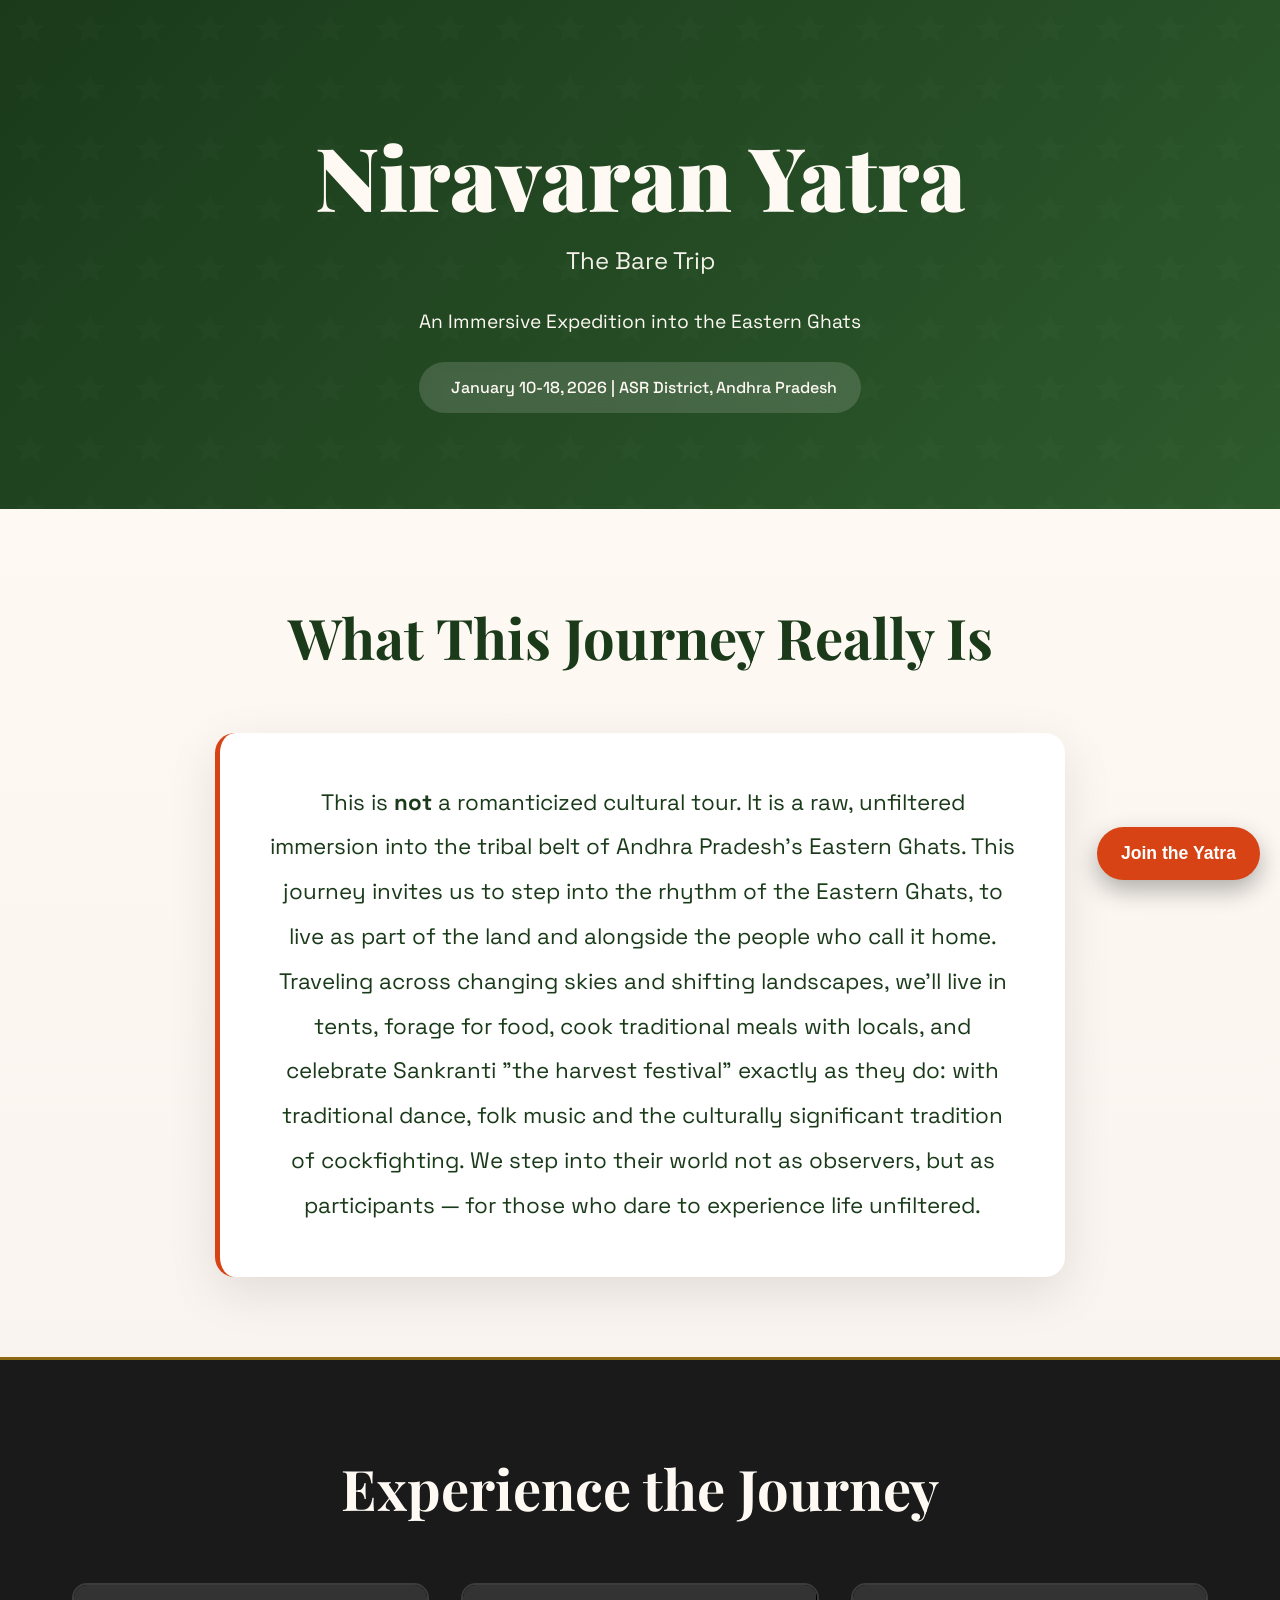
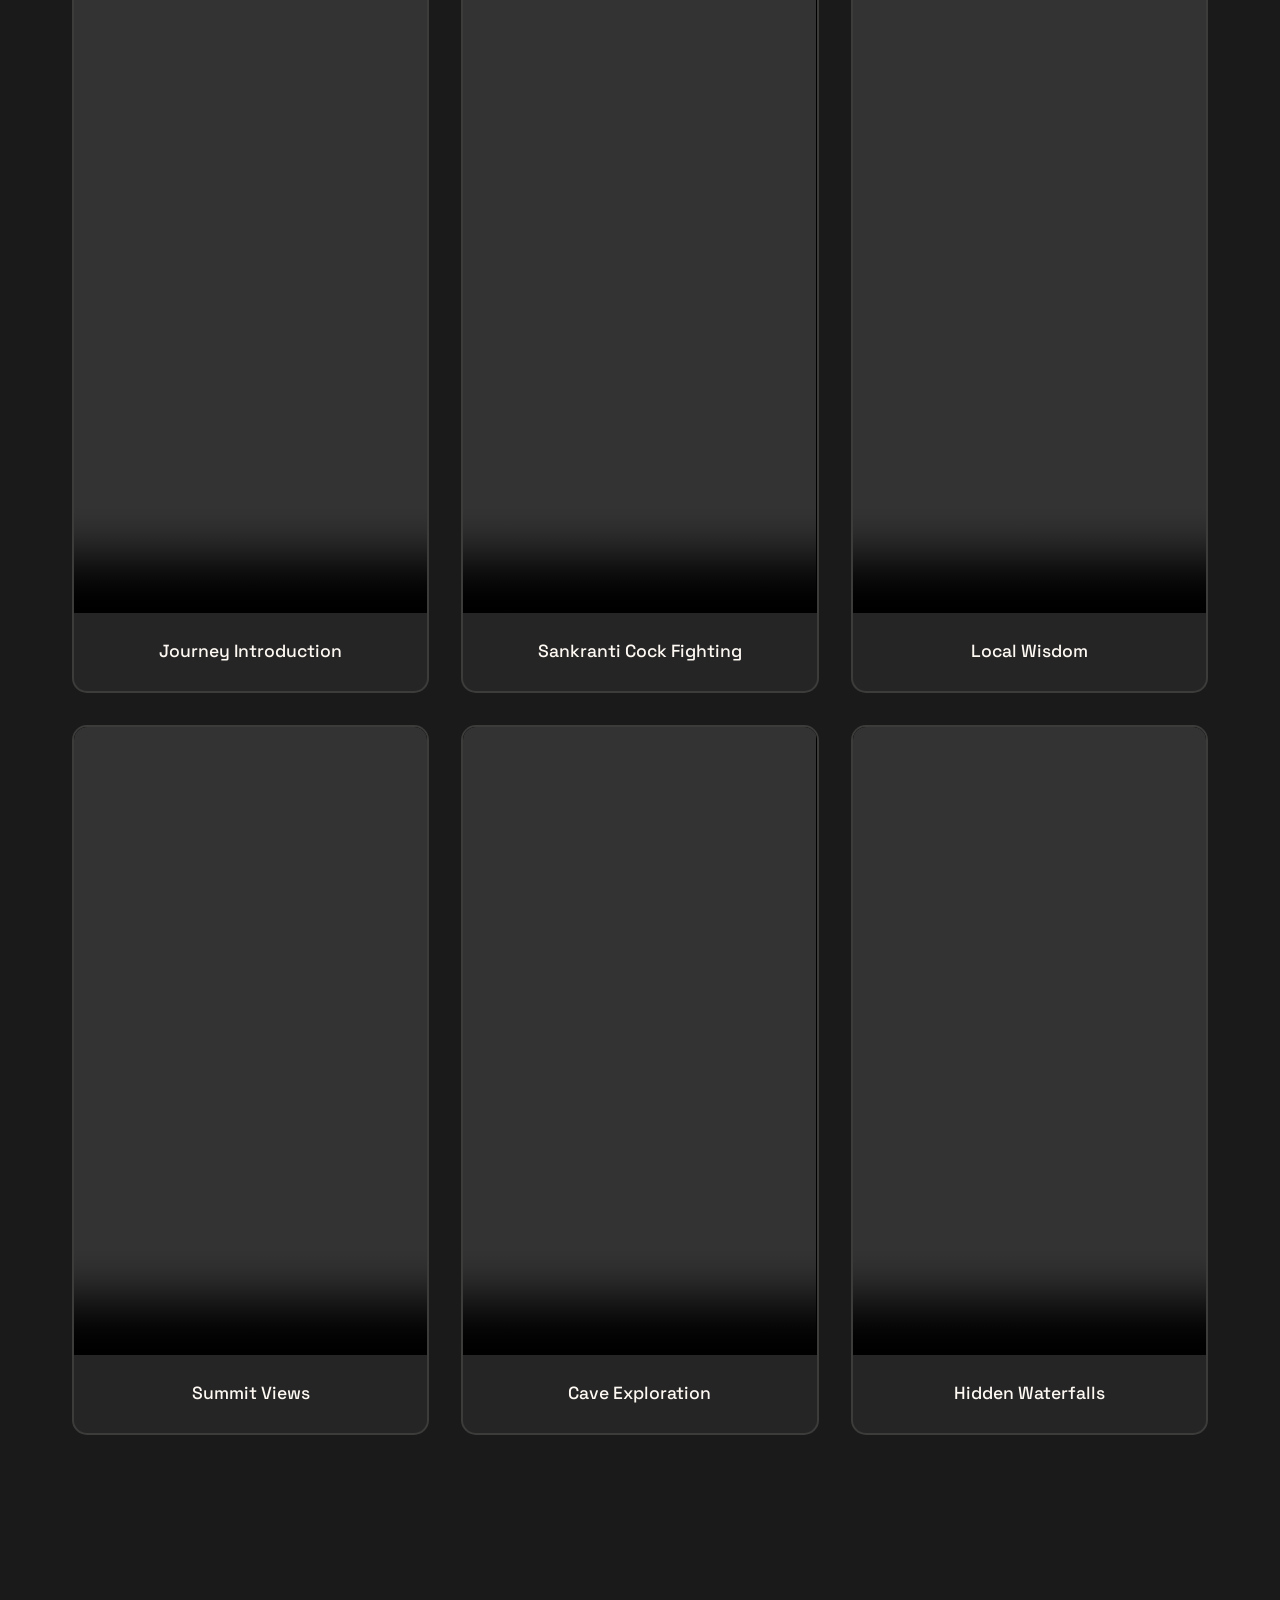
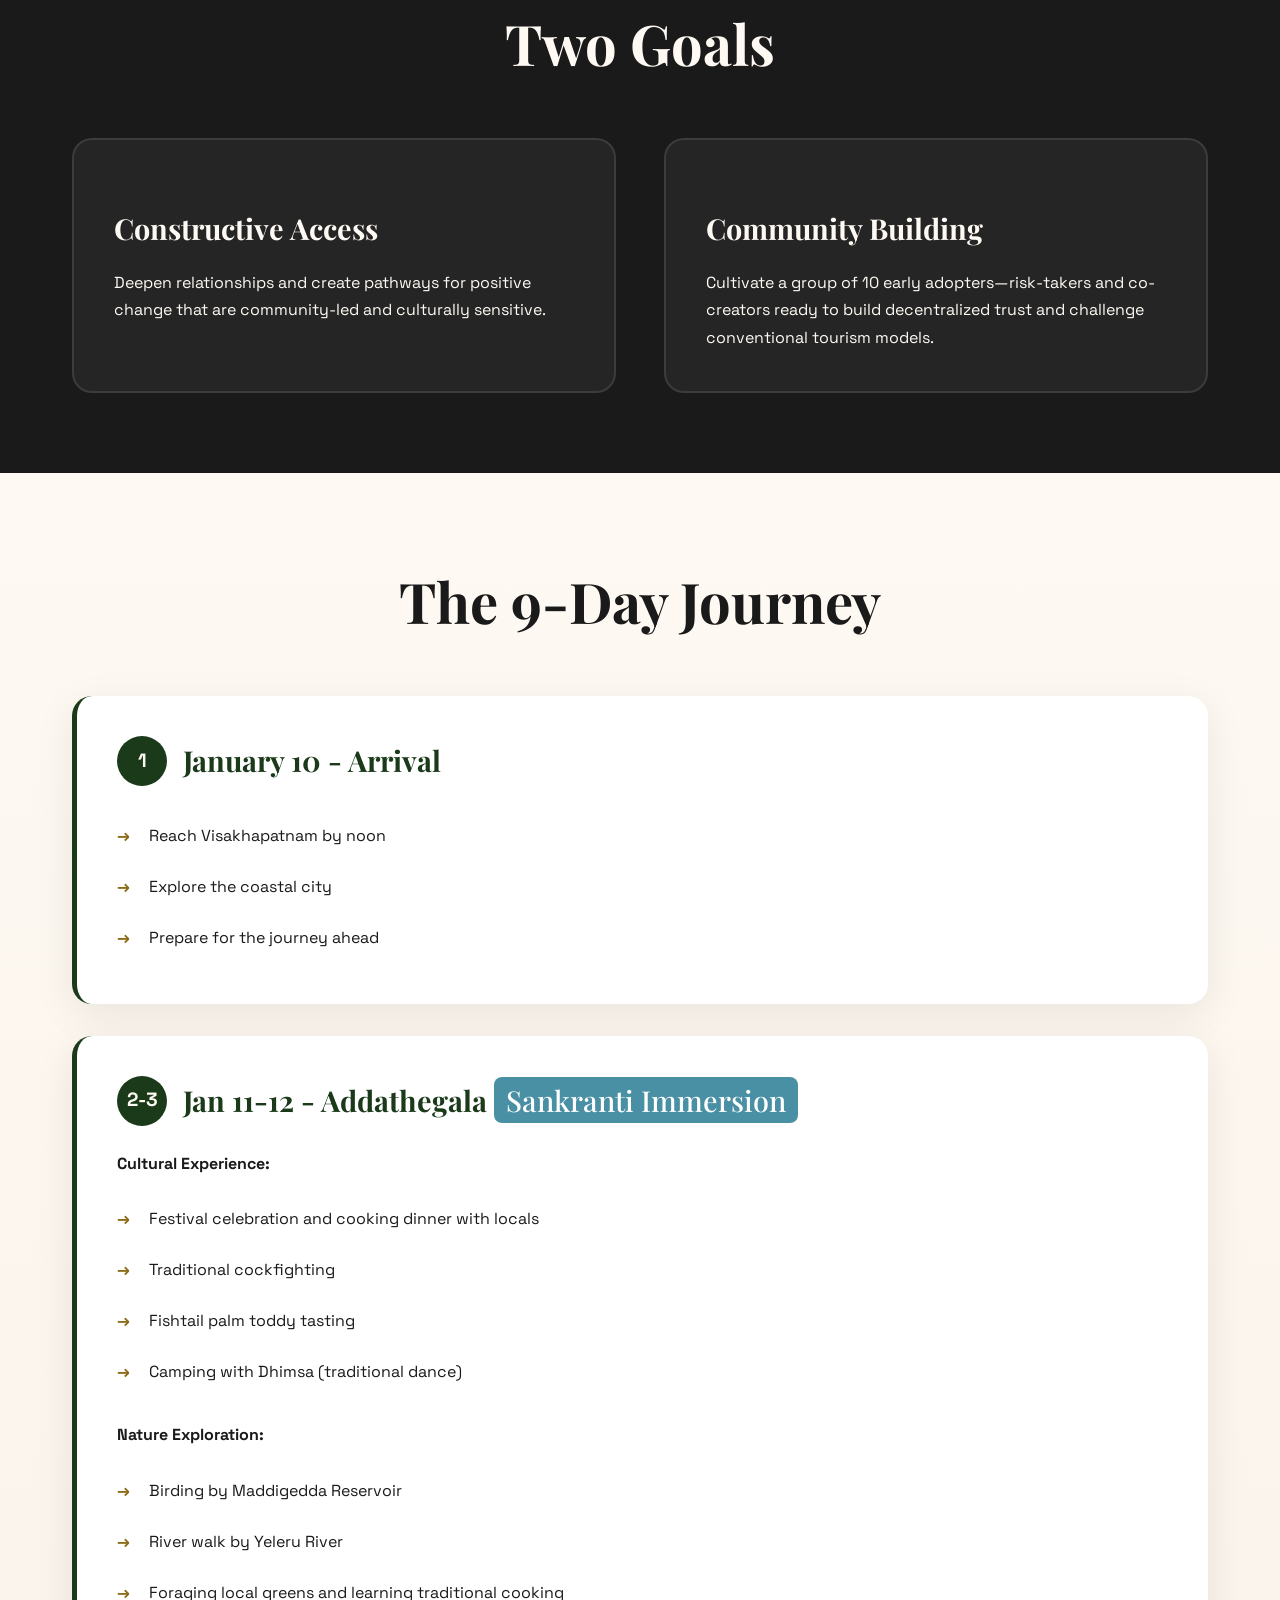
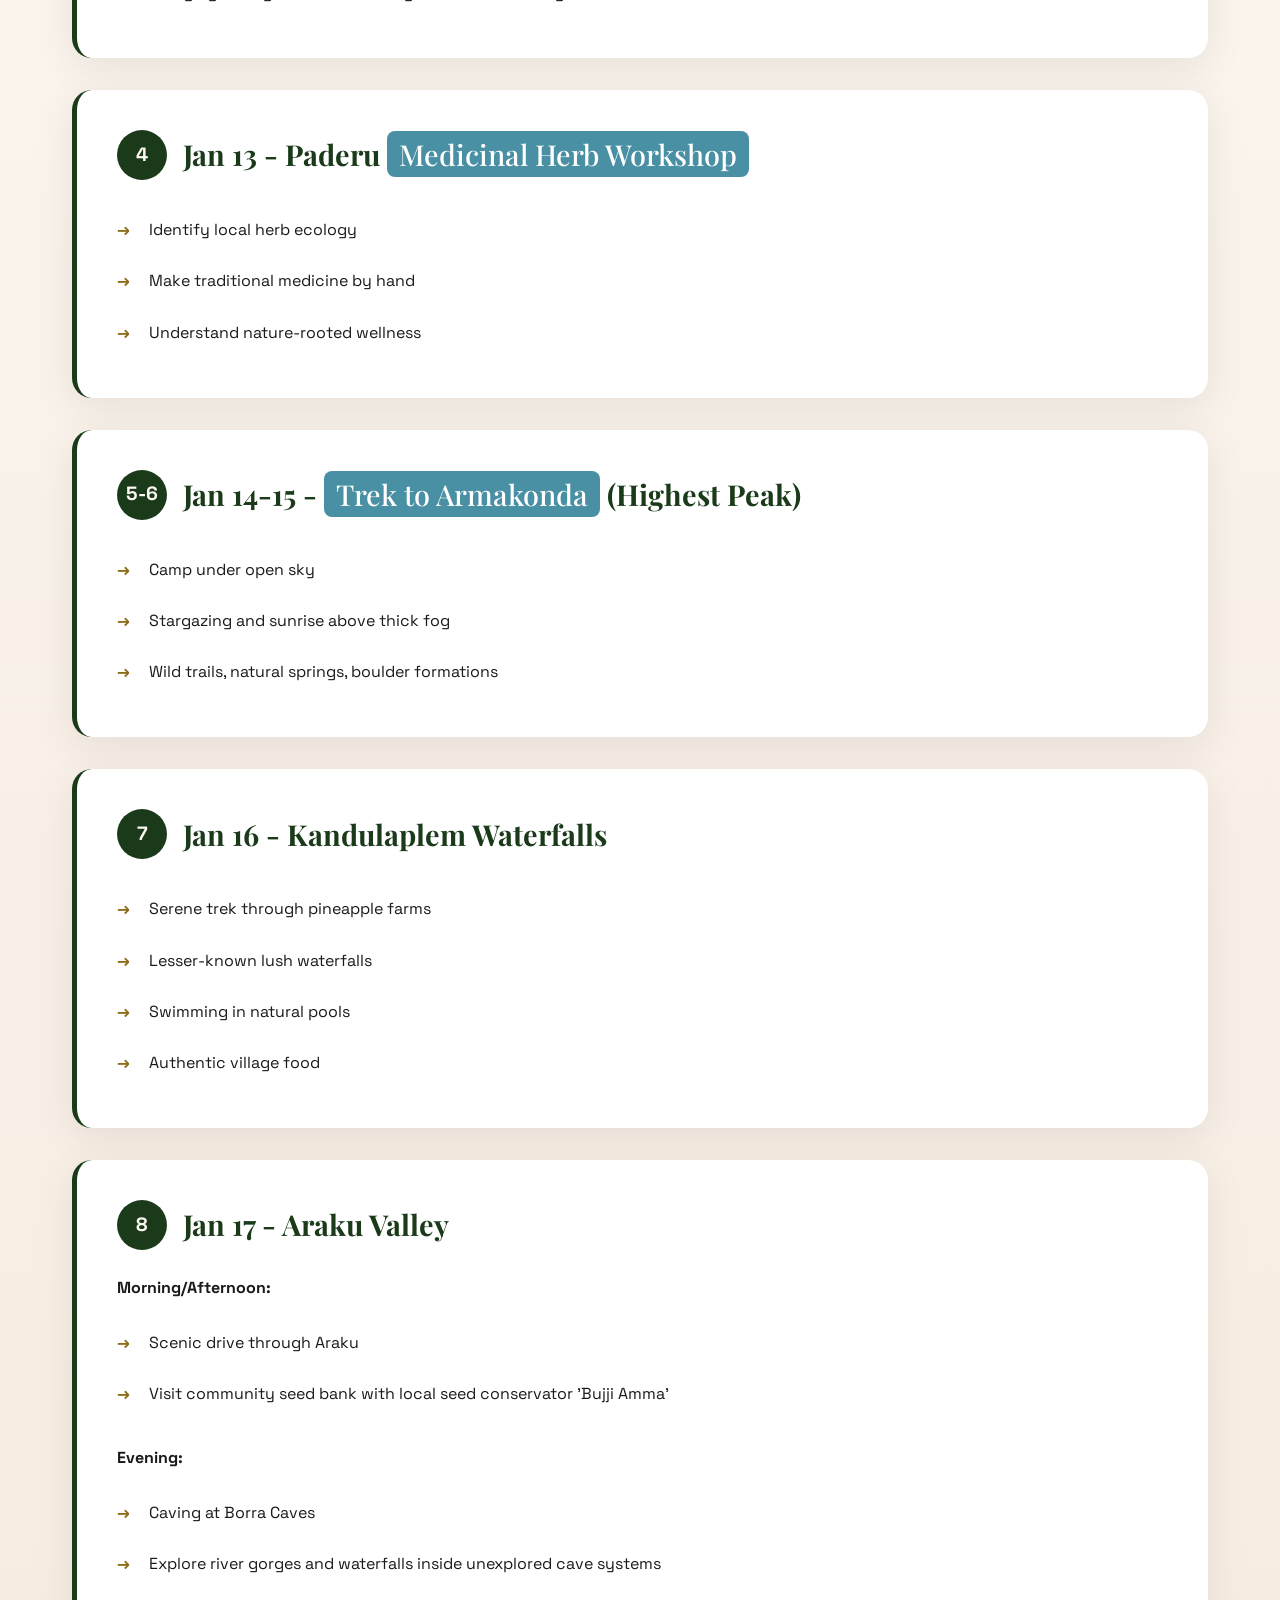
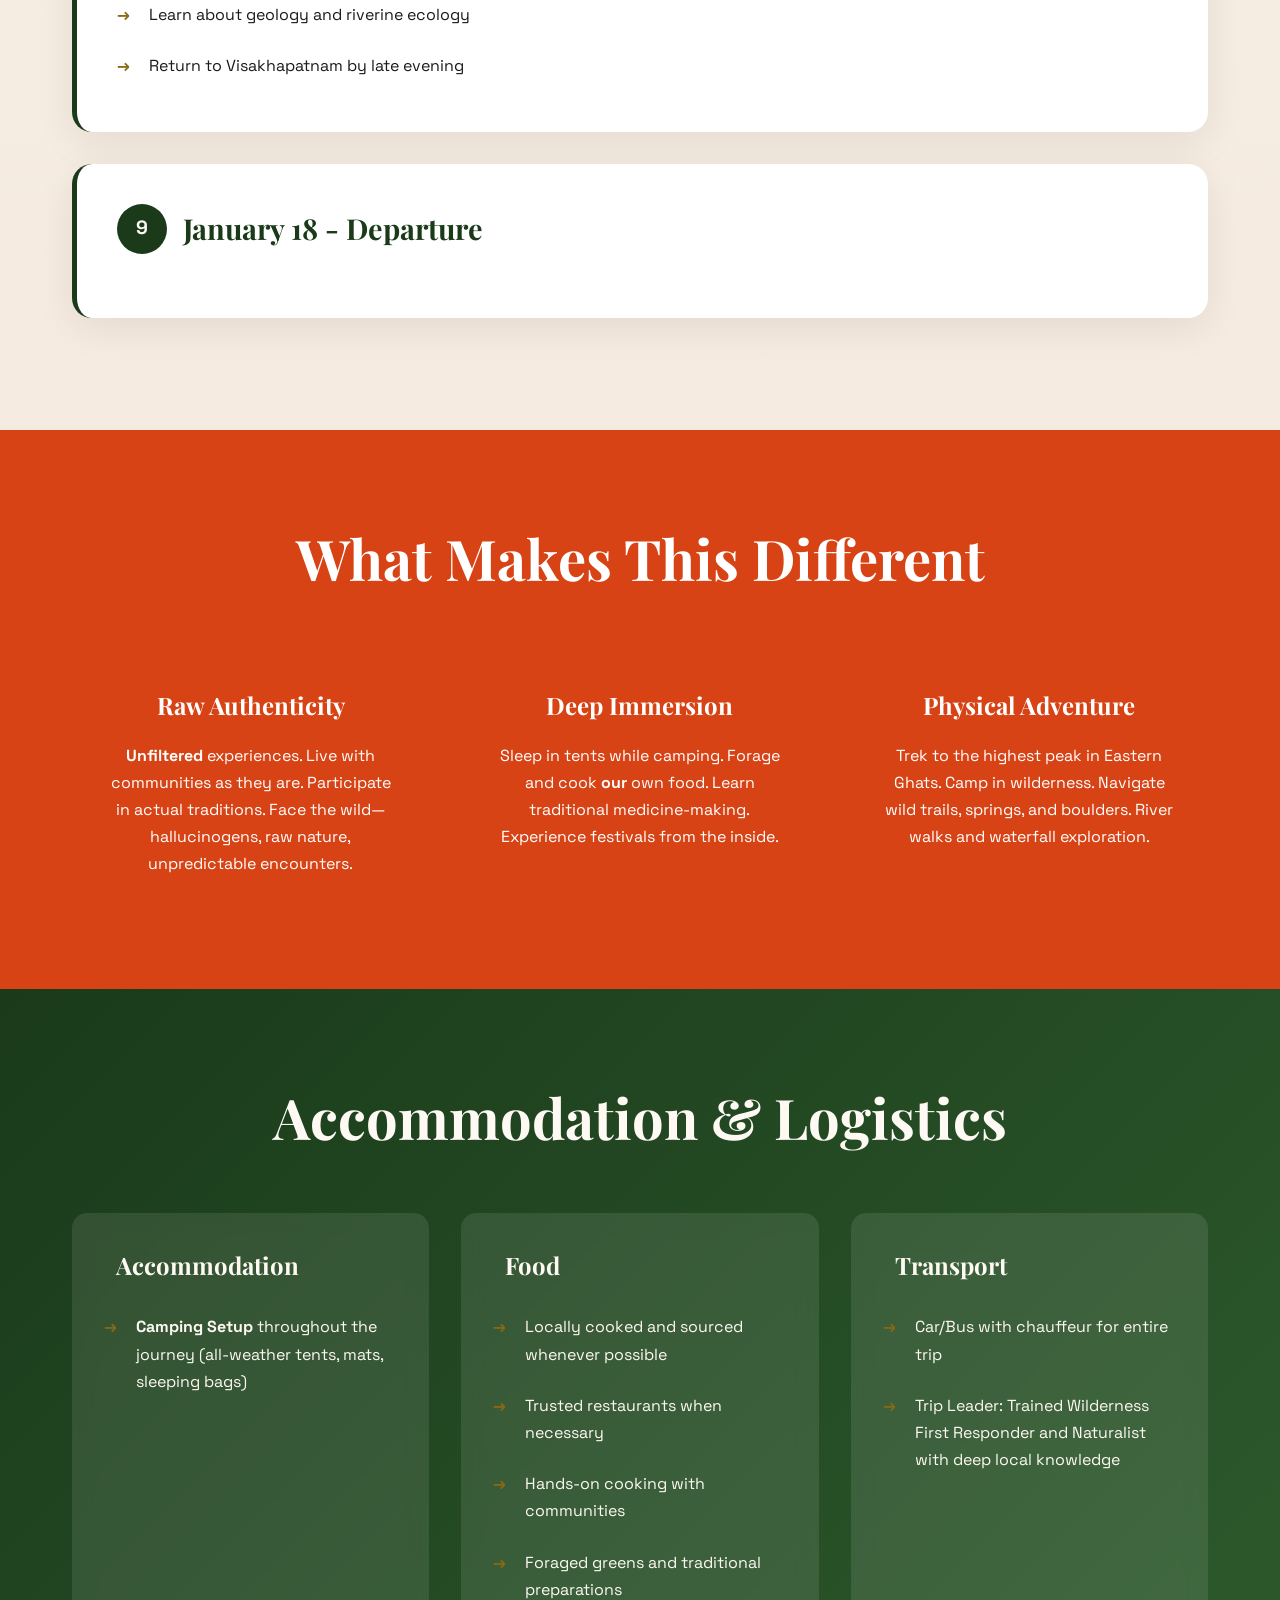
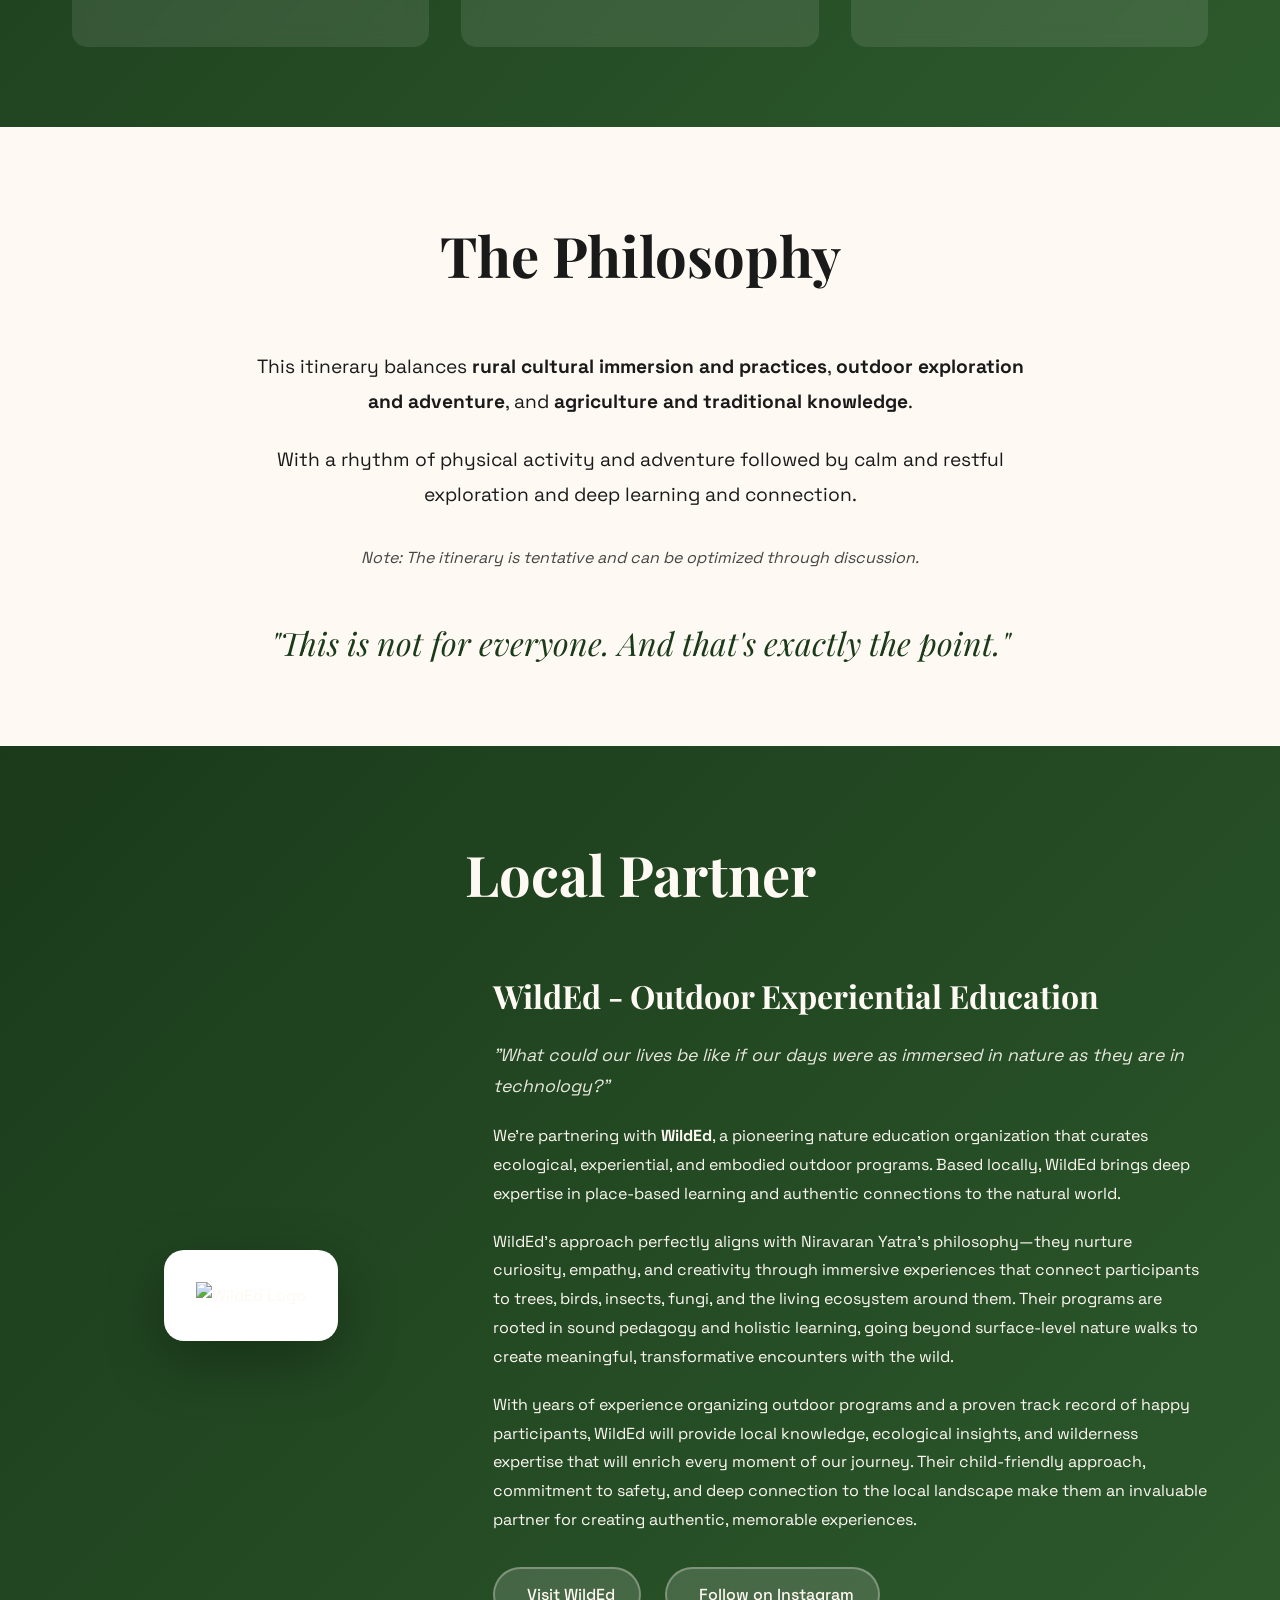
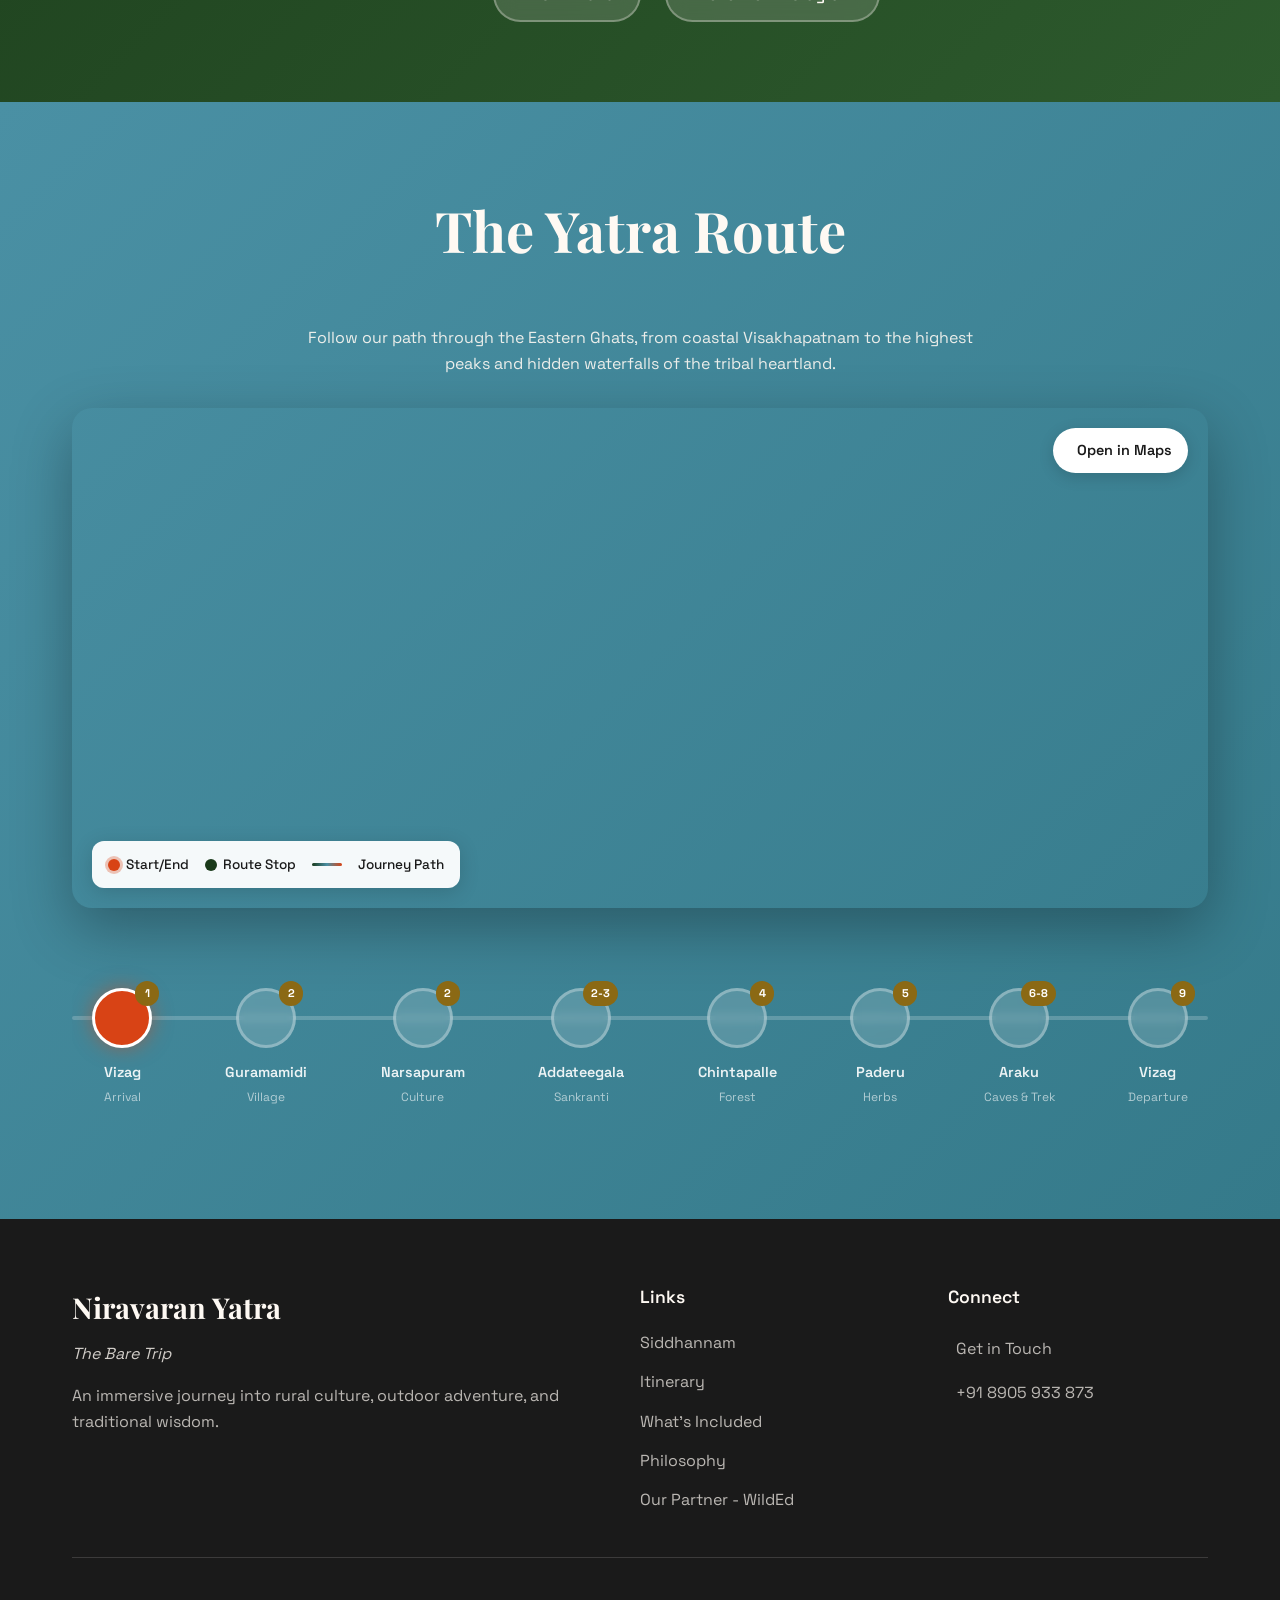
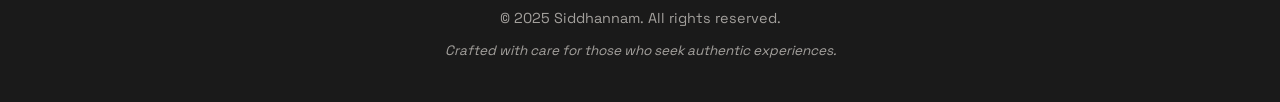
==== commit 4b1afa72: "feat: implement interactive Yatra route map with timeline and SEO enhancements - Interactive Map: re" ====
--- a/index.html
+++ b/index.html
@@ -4,10 +4,75 @@
 <head>
     <meta charset="UTF-8">
     <meta name="viewport" content="width=device-width, initial-scale=1.0">
-    <title>Niravaran Yatra - The Bare Trip</title>
+    <title>Niravaran Yatra - The Bare Trip | 9-Day Eastern Ghats Expedition</title>
+
+    <!-- SEO Meta Tags -->
+    <meta name="description"
+        content="Join Niravaran Yatra, an immersive 9-day expedition through the Eastern Ghats of Andhra Pradesh. Experience tribal culture, trek to Armakonda peak, explore Borra Caves, and celebrate authentic Sankranti with local communities. January 10-18, 2026.">
+    <meta name="keywords"
+        content="Niravaran Yatra, Eastern Ghats trek, Visakhapatnam tourism, Araku Valley, Borra Caves, tribal culture India, adventure tourism Andhra Pradesh, Armakonda trek, Sankranti festival, eco tourism India">
+    <meta name="author" content="Siddhannam">
+    <meta name="robots" content="index, follow">
+
+    <!-- Open Graph / Social Media Tags -->
+    <meta property="og:type" content="website">
+    <meta property="og:title" content="Niravaran Yatra - The Bare Trip | 9-Day Eastern Ghats Expedition">
+    <meta property="og:description"
+        content="An immersive 9-day expedition into the tribal heartland of the Eastern Ghats. Trek peaks, explore caves, celebrate festivals, and experience raw authenticity.">
+    <meta property="og:url" content="https://niravaran.siddhannam.com">
+    <meta property="og:site_name" content="Niravaran Yatra">
+    <meta property="og:locale" content="en_IN">
+
+    <!-- Twitter Card Tags -->
+    <meta name="twitter:card" content="summary_large_image">
+    <meta name="twitter:title" content="Niravaran Yatra - The Bare Trip">
+    <meta name="twitter:description"
+        content="9-day immersive expedition through the Eastern Ghats. January 10-18, 2026.">
+
+    <!-- Canonical URL -->
+    <link rel="canonical" href="https://niravaran.siddhannam.com">
+
+    <!-- JSON-LD Structured Data for Tourism -->
+    <script type="application/ld+json">
+    {
+        "@context": "https://schema.org",
+        "@type": "TouristTrip",
+        "name": "Niravaran Yatra - The Bare Trip",
+        "description": "An immersive 9-day expedition into the Eastern Ghats of Andhra Pradesh, featuring tribal culture immersion, trekking, and authentic experiences.",
+        "touristType": ["Adventure Tourism", "Cultural Tourism", "Eco Tourism"],
+        "itinerary": {
+            "@type": "ItemList",
+            "numberOfItems": 8,
+            "itemListElement": [
+                {"@type": "ListItem", "position": 1, "name": "Visakhapatnam - Arrival"},
+                {"@type": "ListItem", "position": 2, "name": "Guramamidi - Village"},
+                {"@type": "ListItem", "position": 3, "name": "Narsapuram - Culture"},
+                {"@type": "ListItem", "position": 4, "name": "Addateegala - Sankranti Festival"},
+                {"@type": "ListItem", "position": 5, "name": "Chintapalle - Forest"},
+                {"@type": "ListItem", "position": 6, "name": "Paderu - Medicinal Herbs"},
+                {"@type": "ListItem", "position": 7, "name": "Araku Valley - Caves & Trek"},
+                {"@type": "ListItem", "position": 8, "name": "Visakhapatnam - Departure"}
+            ]
+        },
+        "offers": {
+            "@type": "Offer",
+            "availability": "https://schema.org/LimitedAvailability"
+        },
+        "provider": {
+            "@type": "Organization",
+            "name": "Siddhannam",
+            "url": "https://siddhannam.com"
+        }
+    }
+    </script>
+
+    <!-- Fonts -->
     <link
         href="https://fonts.googleapis.com/css2?family=Space+Grotesk:wght@400;500;600;700&family=Playfair+Display:wght@700;900&display=swap"
         rel="stylesheet">
+    <!-- Leaflet CSS for Interactive Map -->
+    <link rel="stylesheet" href="https://unpkg.com/leaflet@1.9.4/dist/leaflet.css"
+        integrity="sha256-p4NxAoJBhIIN+hmNHrzRCf9tD/miZyoHS5obTRR9BMY=" crossorigin="">
     <link rel="stylesheet" href="assets/style.css">
     <script src="https://unpkg.com/@phosphor-icons/web"></script>
 </head>
@@ -237,13 +302,15 @@
                 <div class="feature-card">
                     <i class="ph-fill ph-fire feature-icon"></i>
                     <h3>Raw Authenticity</h3>
-                    <p>No sanitized experiences. Live with communities as they are. Participate in actual traditions.
+                    <p><strong>Unfiltered</strong> experiences. Live with communities as they are. Participate in actual
+                        traditions.
                         Face the wild—hallucinogens, raw nature, unpredictable encounters.</p>
                 </div>
                 <div class="feature-card">
                     <i class="ph-fill ph-tree feature-icon"></i>
                     <h3>Deep Immersion</h3>
-                    <p>Sleep in tents while camping. Forage and cook your own food. Learn traditional medicine-making.
+                    <p>Sleep in tents while camping. Forage and cook <strong>our</strong> own food. Learn traditional
+                        medicine-making.
                         Experience festivals from the inside.</p>
                 </div>
                 <div class="feature-card">
@@ -344,19 +411,136 @@
         </div>
     </section>
 
-    <section class="map-section">
+    <section class="map-section" id="route-section">
         <div class="container">
             <h2 class="section-title">The Yatra Route</h2>
-            <p style="text-align: center; font-size: 1rem; max-width: 700px; margin: 0 auto; line-height: 1.6;">Follow
-                our path through the Eastern Ghats, from coastal Visakhapatnam to the highest peaks and hidden
-                waterfalls of the tribal heartland.</p>
-            <div class="map-container">
-                <video controls autoplay loop muted>
-                    <source src="assets/media/yatra-map-animated-video.mp4" type="video/mp4">
-                </video>
-            </div>
-        </div>
-    </section>
+            <p class="route-subtitle">Follow our path through the Eastern Ghats, from coastal Visakhapatnam to the
+                highest peaks and hidden waterfalls of the tribal heartland.</p>
+
+            <div class="interactive-map-wrapper">
+                <div id="yatraMap" class="yatra-map"></div>
+
+                <a href="https://maps.app.goo.gl/kLt4inDh9btTY4Cp9?g_st=aw" target="_blank" class="gmaps-btn"
+                    title="Open in Google Maps">
+                    <i class="ph-fill ph-google-logo"></i> <span>Open in Maps</span>
+                </a>
+
+                <div class="map-legend">
+                    <div class="legend-item"><span class="legend-dot start"></span> Start/End</div>
+                    <div class="legend-item"><span class="legend-dot stop"></span> Route Stop</div>
+                    <div class="legend-line"></div>
+                    <span>Journey Path</span>
+                </div>
+            </div>
+
+            <div class="route-timeline">
+                <div class="timeline-track">
+                    <div class="timeline-progress"></div>
+                </div>
+                <div class="timeline-stops">
+                    <div class="timeline-stop" data-stop="0">
+                        <div class="stop-marker active">
+                            <span class="day-badge">1</span>
+                            <i class="ph-fill ph-airplane-takeoff"></i>
+                        </div>
+                        <div class="stop-info">
+                            <h4>Vizag</h4>
+                            <p>Arrival</p>
+                        </div>
+                    </div>
+                    <div class="timeline-stop" data-stop="1">
+                        <div class="stop-marker">
+                            <span class="day-badge">2</span>
+                            <i class="ph-fill ph-house-line"></i>
+                        </div>
+                        <div class="stop-info">
+                            <h4>Guramamidi</h4>
+                            <p>Village</p>
+                        </div>
+                    </div>
+                    <div class="timeline-stop" data-stop="2">
+                        <div class="stop-marker">
+                            <span class="day-badge">2</span>
+                            <i class="ph-fill ph-map-pin"></i>
+                        </div>
+                        <div class="stop-info">
+                            <h4>Narsapuram</h4>
+                            <p>Culture</p>
+                        </div>
+                    </div>
+                    <div class="timeline-stop" data-stop="3">
+                        <div class="stop-marker">
+                            <span class="day-badge">2-3</span>
+                            <i class="ph-fill ph-confetti"></i>
+                        </div>
+                        <div class="stop-info">
+                            <h4>Addateegala</h4>
+                            <p>Sankranti</p>
+                        </div>
+                    </div>
+                    <div class="timeline-stop" data-stop="4">
+                        <div class="stop-marker">
+                            <span class="day-badge">4</span>
+                            <i class="ph-fill ph-tree"></i>
+                        </div>
+                        <div class="stop-info">
+                            <h4>Chintapalle</h4>
+                            <p>Forest</p>
+                        </div>
+                    </div>
+                    <div class="timeline-stop" data-stop="5">
+                        <div class="stop-marker">
+                            <span class="day-badge">5</span>
+                            <i class="ph-fill ph-leaf"></i>
+                        </div>
+                        <div class="stop-info">
+                            <h4>Paderu</h4>
+                            <p>Herbs</p>
+                        </div>
+                    </div>
+                    <div class="timeline-stop" data-stop="6">
+                        <div class="stop-marker">
+                            <span class="day-badge">6-8</span>
+                            <i class="ph-fill ph-mountains"></i>
+                        </div>
+                        <div class="stop-info">
+                            <h4>Araku</h4>
+                            <p>Caves & Trek</p>
+                        </div>
+                    </div>
+                    <div class="timeline-stop" data-stop="7">
+                        <div class="stop-marker">
+                            <span class="day-badge">9</span>
+                            <i class="ph-fill ph-airplane-landing"></i>
+                        </div>
+                        <div class="stop-info">
+                            <h4>Vizag</h4>
+                            <p>Departure</p>
+                        </div>
+                    </div>
+                </div>
+            </div>
+
+            <div id="stopModal" class="stop-modal">
+                <div class="modal-content">
+                    <button class="modal-close" onclick="closeStopModal()">&times;</button>
+                    <div class="modal-header">
+                        <span class="modal-day-badge">Day 1</span>
+                        <h3 class="modal-title">Location Name</h3>
+                    </div>
+                    <div class="modal-body">
+                        <p class="modal-description"></p>
+                        <div class="modal-activities">
+                            <h4><i class="ph-fill ph-star"></i> Key Experiences</h4>
+                            <ul class="modal-activity-list"></ul>
+                        </div>
+                    </div>
+
+                </div>
+            </div>
+        </div>
+    </section>
+
 
     <footer class="footer">
         <div class="container">
@@ -395,6 +579,8 @@
         </div>
     </footer>
 
+    <script src="https://unpkg.com/leaflet@1.9.4/dist/leaflet.js"
+        integrity="sha256-20nQCchB9co0qIjJZRGuk2/Z9VM+kNiyxNV1lvTlZBo=" crossorigin=""></script>
     <script src="assets/script.js"></script>
 </body>
 
--- a/assets/style.css
+++ b/assets/style.css
@@ -602,6 +602,12 @@
     background: #c73b10;
 }
 
+.sticky-cta.hidden {
+    transform: translateY(200%);
+    opacity: 0;
+    pointer-events: none;
+}
+
 .popup-overlay {
     position: fixed;
     inset: 0;
@@ -883,4 +889,612 @@
     .footer {
         padding: 3rem 0 1.5rem;
     }
+}
+
+/* ==================================
+   INTERACTIVE MAP SECTION STYLES
+   ================================== */
+
+.route-subtitle {
+    text-align: center;
+    font-size: 1rem;
+    max-width: 700px;
+    margin: 0 auto 2rem;
+    line-height: 1.6;
+    opacity: 0.9;
+}
+
+/* Map Container */
+.interactive-map-wrapper {
+    position: relative;
+    margin-bottom: 3rem;
+}
+
+.yatra-map {
+    width: 100%;
+    height: 400px;
+    border-radius: 16px;
+    box-shadow: 0 20px 60px rgba(0, 0, 0, 0.3);
+    z-index: 1;
+}
+
+@media (min-width: 768px) {
+    .yatra-map {
+        height: 500px;
+        border-radius: 20px;
+    }
+}
+
+/* Hide Leaflet Attribution */
+.leaflet-control-attribution {
+    display: none !important;
+}
+
+/* Map Legend */
+.map-legend {
+    position: absolute;
+    bottom: 20px;
+    left: 20px;
+    background: rgba(255, 255, 255, 0.95);
+    padding: 12px 16px;
+    border-radius: 12px;
+    display: flex;
+    align-items: center;
+    gap: 16px;
+    font-size: 0.85rem;
+    font-weight: 500;
+    color: var(--dark);
+    box-shadow: 0 4px 20px rgba(0, 0, 0, 0.15);
+    backdrop-filter: blur(10px);
+    z-index: 1000;
+}
+
+/* Google Maps Button */
+.gmaps-btn {
+    position: absolute;
+    top: 20px;
+    right: 20px;
+    background: white;
+    padding: 10px 16px;
+    border-radius: 50px;
+    display: flex;
+    align-items: center;
+    gap: 8px;
+    text-decoration: none;
+    color: var(--dark);
+    font-weight: 600;
+    font-size: 0.9rem;
+    box-shadow: 0 4px 15px rgba(0, 0, 0, 0.15);
+    z-index: 1000;
+    transition: all 0.3s ease;
+}
+
+.gmaps-btn:hover {
+    transform: translateY(-2px);
+    box-shadow: 0 6px 20px rgba(0, 0, 0, 0.2);
+    color: var(--fire);
+}
+
+.gmaps-btn i {
+    font-size: 1.2rem;
+    color: var(--fire);
+}
+
+@media (max-width: 768px) {
+
+    /* Compact Legend for Mobile */
+    .map-legend {
+        bottom: 10px;
+        left: 50%;
+        transform: translateX(-50%);
+        width: 90%;
+        flex-direction: row;
+        justify-content: space-between;
+        padding: 8px 12px;
+        font-size: 0.7rem;
+        background: rgba(255, 255, 255, 0.9);
+        white-space: nowrap;
+    }
+
+    /* Move Google Maps button on mobile */
+    .gmaps-btn {
+        top: 10px;
+        right: 10px;
+        padding: 8px 12px;
+        font-size: 0.8rem;
+    }
+
+    /* Smaller items gap */
+    .map-legend .legend-item {
+        gap: 4px;
+    }
+
+    /* Scale down markers on mobile */
+    .custom-marker {
+        width: 28px !important;
+        height: 28px !important;
+        font-size: 0.75rem !important;
+        border-width: 2px !important;
+    }
+
+    .custom-marker.start-end {
+        width: 34px !important;
+        height: 34px !important;
+    }
+
+    /* Hide Zoom Controls on Mobile (Pinch to zoom is enough) */
+    .leaflet-control-zoom {
+        display: none;
+    }
+}
+
+.legend-item {
+    display: flex;
+    align-items: center;
+    gap: 6px;
+}
+
+.legend-dot {
+    width: 12px;
+    height: 12px;
+    border-radius: 50%;
+}
+
+.legend-dot.start {
+    background: var(--fire);
+    box-shadow: 0 0 0 3px rgba(216, 67, 21, 0.3);
+}
+
+.legend-dot.stop {
+    background: var(--forest);
+}
+
+.legend-line {
+    width: 30px;
+    height: 3px;
+    background: linear-gradient(90deg, var(--forest) 0%, var(--sky) 50%, var(--fire) 100%);
+    border-radius: 2px;
+}
+
+/* Custom Leaflet Markers */
+.custom-marker {
+    background: var(--forest);
+    border: 3px solid white;
+    border-radius: 50%;
+    width: 36px;
+    height: 36px;
+    display: flex;
+    align-items: center;
+    justify-content: center;
+    color: white;
+    font-weight: 700;
+    font-size: 0.9rem;
+    box-shadow: 0 4px 15px rgba(0, 0, 0, 0.3);
+    transition: all 0.3s ease;
+    cursor: pointer;
+}
+
+.custom-marker.start-end {
+    background: var(--fire);
+    width: 44px;
+    height: 44px;
+    font-size: 1rem;
+    animation: pulse 2s infinite;
+}
+
+.custom-marker:hover {
+    transform: scale(1.2);
+    box-shadow: 0 6px 25px rgba(0, 0, 0, 0.4);
+}
+
+@keyframes pulse {
+
+    0%,
+    100% {
+        box-shadow: 0 0 0 0 rgba(216, 67, 21, 0.4);
+    }
+
+    50% {
+        box-shadow: 0 0 0 15px rgba(216, 67, 21, 0);
+    }
+}
+
+/* Leaflet Popup Styling */
+.leaflet-popup-content-wrapper {
+    background: var(--cream);
+    border-radius: 16px;
+    box-shadow: 0 10px 40px rgba(0, 0, 0, 0.2);
+    padding: 0;
+    overflow: hidden;
+}
+
+.leaflet-popup-content {
+    margin: 0;
+    min-width: 220px;
+}
+
+.leaflet-popup-tip {
+    background: var(--cream);
+}
+
+.popup-content {
+    padding: 16px;
+}
+
+.popup-content h4 {
+    font-family: 'Playfair Display', serif;
+    font-size: 1.2rem;
+    color: var(--forest);
+    margin-bottom: 4px;
+}
+
+.popup-content .popup-day {
+    display: inline-block;
+    background: var(--earth);
+    color: white;
+    padding: 2px 10px;
+    border-radius: 20px;
+    font-size: 0.75rem;
+    font-weight: 600;
+    margin-bottom: 8px;
+}
+
+.popup-content p {
+    font-size: 0.9rem;
+    color: var(--dark);
+    line-height: 1.5;
+    margin-bottom: 12px;
+}
+
+.popup-btn {
+    display: inline-flex;
+    align-items: center;
+    gap: 6px;
+    background: var(--forest);
+    color: white;
+    padding: 8px 16px;
+    border-radius: 25px;
+    font-size: 0.85rem;
+    font-weight: 500;
+    text-decoration: none;
+    cursor: pointer;
+    border: none;
+    transition: all 0.3s ease;
+}
+
+.popup-btn:hover {
+    background: #2d5a2d;
+    transform: translateY(-2px);
+}
+
+/* ==================================
+   VISUAL TIMELINE STYLES
+   ================================== */
+
+.route-timeline {
+    position: relative;
+    padding: 2rem 0;
+    overflow-x: auto;
+    scrollbar-width: thin;
+    scrollbar-color: var(--earth) transparent;
+}
+
+.route-timeline::-webkit-scrollbar {
+    height: 6px;
+}
+
+.route-timeline::-webkit-scrollbar-track {
+    background: rgba(255, 255, 255, 0.1);
+    border-radius: 3px;
+}
+
+.route-timeline::-webkit-scrollbar-thumb {
+    background: var(--earth);
+    border-radius: 3px;
+}
+
+.timeline-track {
+    position: absolute;
+    top: calc(2rem + 30px);
+    /* Padding top + half marker height */
+    left: 0;
+    right: 0;
+    height: 4px;
+    background: rgba(255, 255, 255, 0.2);
+    border-radius: 2px;
+    transform: translateY(-50%);
+    z-index: 0;
+}
+
+.timeline-progress {
+    position: absolute;
+    left: 0;
+    top: 0;
+    height: 100%;
+    width: 0;
+    background: linear-gradient(90deg, var(--fire), var(--earth), var(--forest));
+    border-radius: 2px;
+    transition: width 0.6s ease;
+}
+
+.timeline-stops {
+    display: flex;
+    justify-content: space-between;
+    align-items: center;
+    position: relative;
+    z-index: 1;
+    min-width: 800px;
+    padding: 0 20px;
+}
+
+@media (max-width: 768px) {
+    .route-timeline {
+        padding: 1rem 0;
+    }
+
+    .timeline-stops {
+        min-width: 700px;
+        padding: 0 10px;
+    }
+
+    .timeline-track {
+        top: calc(1rem + 30px);
+        /* Mobile Padding top + half marker height */
+    }
+}
+
+.timeline-stop {
+    display: flex;
+    flex-direction: column;
+    align-items: center;
+    cursor: pointer;
+    transition: all 0.3s ease;
+}
+
+.timeline-stop:hover .stop-marker {
+    transform: scale(1.15);
+}
+
+.timeline-stop:hover .stop-info h4 {
+    color: white;
+}
+
+.stop-marker {
+    width: 60px;
+    height: 60px;
+    background: rgba(255, 255, 255, 0.15);
+    border: 3px solid rgba(255, 255, 255, 0.3);
+    border-radius: 50%;
+    display: flex;
+    flex-direction: column;
+    align-items: center;
+    justify-content: center;
+    position: relative;
+    transition: all 0.3s ease;
+    backdrop-filter: blur(5px);
+}
+
+.stop-marker.active {
+    background: var(--fire);
+    border-color: white;
+    box-shadow: 0 0 20px rgba(216, 67, 21, 0.5);
+}
+
+.stop-marker i {
+    font-size: 1.4rem;
+    color: white;
+}
+
+.day-badge {
+    position: absolute;
+    top: -10px;
+    right: -10px;
+    background: var(--earth);
+    color: white;
+    font-size: 0.7rem;
+    font-weight: 700;
+    padding: 3px 8px;
+    border-radius: 20px;
+    min-width: 24px;
+    text-align: center;
+}
+
+.stop-info {
+    text-align: center;
+    margin-top: 12px;
+}
+
+.stop-info h4 {
+    font-size: 0.9rem;
+    font-weight: 600;
+    color: rgba(255, 255, 255, 0.9);
+    margin-bottom: 2px;
+    transition: color 0.3s ease;
+}
+
+.stop-info p {
+    font-size: 0.75rem;
+    color: rgba(255, 255, 255, 0.6);
+}
+
+/* ==================================
+   STOP DETAIL MODAL
+   ================================== */
+
+.stop-modal {
+    display: none;
+    position: fixed;
+    inset: 0;
+    background: rgba(0, 0, 0, 0.8);
+    z-index: 10000;
+    align-items: center;
+    justify-content: center;
+    padding: 1rem;
+    animation: fadeIn 0.3s ease;
+}
+
+.stop-modal.active {
+    display: flex;
+}
+
+.modal-content {
+    background: var(--cream);
+    border-radius: 24px;
+    max-width: 600px;
+    width: 100%;
+    max-height: 85vh;
+    overflow-y: auto;
+    position: relative;
+    animation: slideUp 0.4s ease;
+}
+
+@keyframes slideUp {
+    from {
+        opacity: 0;
+        transform: translateY(30px);
+    }
+
+    to {
+        opacity: 1;
+        transform: translateY(0);
+    }
+}
+
+.modal-close {
+    position: absolute;
+    top: 16px;
+    right: 16px;
+    width: 40px;
+    height: 40px;
+    border: none;
+    background: rgba(0, 0, 0, 0.1);
+    border-radius: 50%;
+    font-size: 1.5rem;
+    cursor: pointer;
+    display: flex;
+    align-items: center;
+    justify-content: center;
+    transition: all 0.3s ease;
+    z-index: 10;
+}
+
+.modal-close:hover {
+    background: var(--fire);
+    color: white;
+}
+
+.modal-header {
+    padding: 2rem 2rem 1rem;
+    border-bottom: 1px solid rgba(0, 0, 0, 0.1);
+}
+
+.modal-day-badge {
+    display: inline-block;
+    background: var(--forest);
+    color: white;
+    padding: 6px 16px;
+    border-radius: 25px;
+    font-size: 0.85rem;
+    font-weight: 600;
+    margin-bottom: 12px;
+}
+
+.modal-title {
+    font-family: 'Playfair Display', serif;
+    font-size: 2rem;
+    color: var(--forest);
+}
+
+.modal-body {
+    padding: 1.5rem 2rem;
+}
+
+.modal-description {
+    font-size: 1.05rem;
+    line-height: 1.7;
+    color: var(--dark);
+    margin-bottom: 1.5rem;
+}
+
+.modal-activities {
+    background: rgba(26, 58, 26, 0.05);
+    padding: 1.5rem;
+    border-radius: 16px;
+}
+
+.modal-activities h4 {
+    display: flex;
+    align-items: center;
+    gap: 8px;
+    font-size: 1.1rem;
+    color: var(--forest);
+    margin-bottom: 1rem;
+}
+
+.modal-activities h4 i {
+    color: var(--earth);
+}
+
+.modal-activity-list {
+    list-style: none;
+}
+
+.modal-activity-list li {
+    padding: 8px 0;
+    padding-left: 24px;
+    position: relative;
+    color: var(--dark);
+}
+
+.modal-activity-list li::before {
+    content: '✓';
+    position: absolute;
+    left: 0;
+    color: var(--forest);
+    font-weight: 700;
+}
+
+.modal-gallery {
+    padding: 0 2rem 2rem;
+}
+
+.gallery-placeholder {
+    background: linear-gradient(135deg, rgba(74, 144, 164, 0.1), rgba(26, 58, 26, 0.1));
+    border: 2px dashed rgba(0, 0, 0, 0.15);
+    border-radius: 16px;
+    padding: 3rem;
+    text-align: center;
+    color: var(--dark);
+    opacity: 0.7;
+}
+
+.gallery-placeholder i {
+    font-size: 3rem;
+    display: block;
+    margin-bottom: 1rem;
+    color: var(--sky);
+}
+
+.animate-on-scroll {
+    opacity: 0;
+    transform: translateY(30px);
+    transition: all 0.6s ease;
+}
+
+.animate-on-scroll.visible {
+    opacity: 1;
+    transform: translateY(0);
+}
+
+/* Route line animation */
+.route-line-animated {
+    stroke-dasharray: 1000;
+    stroke-dashoffset: 1000;
+    animation: drawLine 3s ease forwards;
+}
+
+@keyframes drawLine {
+    to {
+        stroke-dashoffset: 0;
+    }
 }
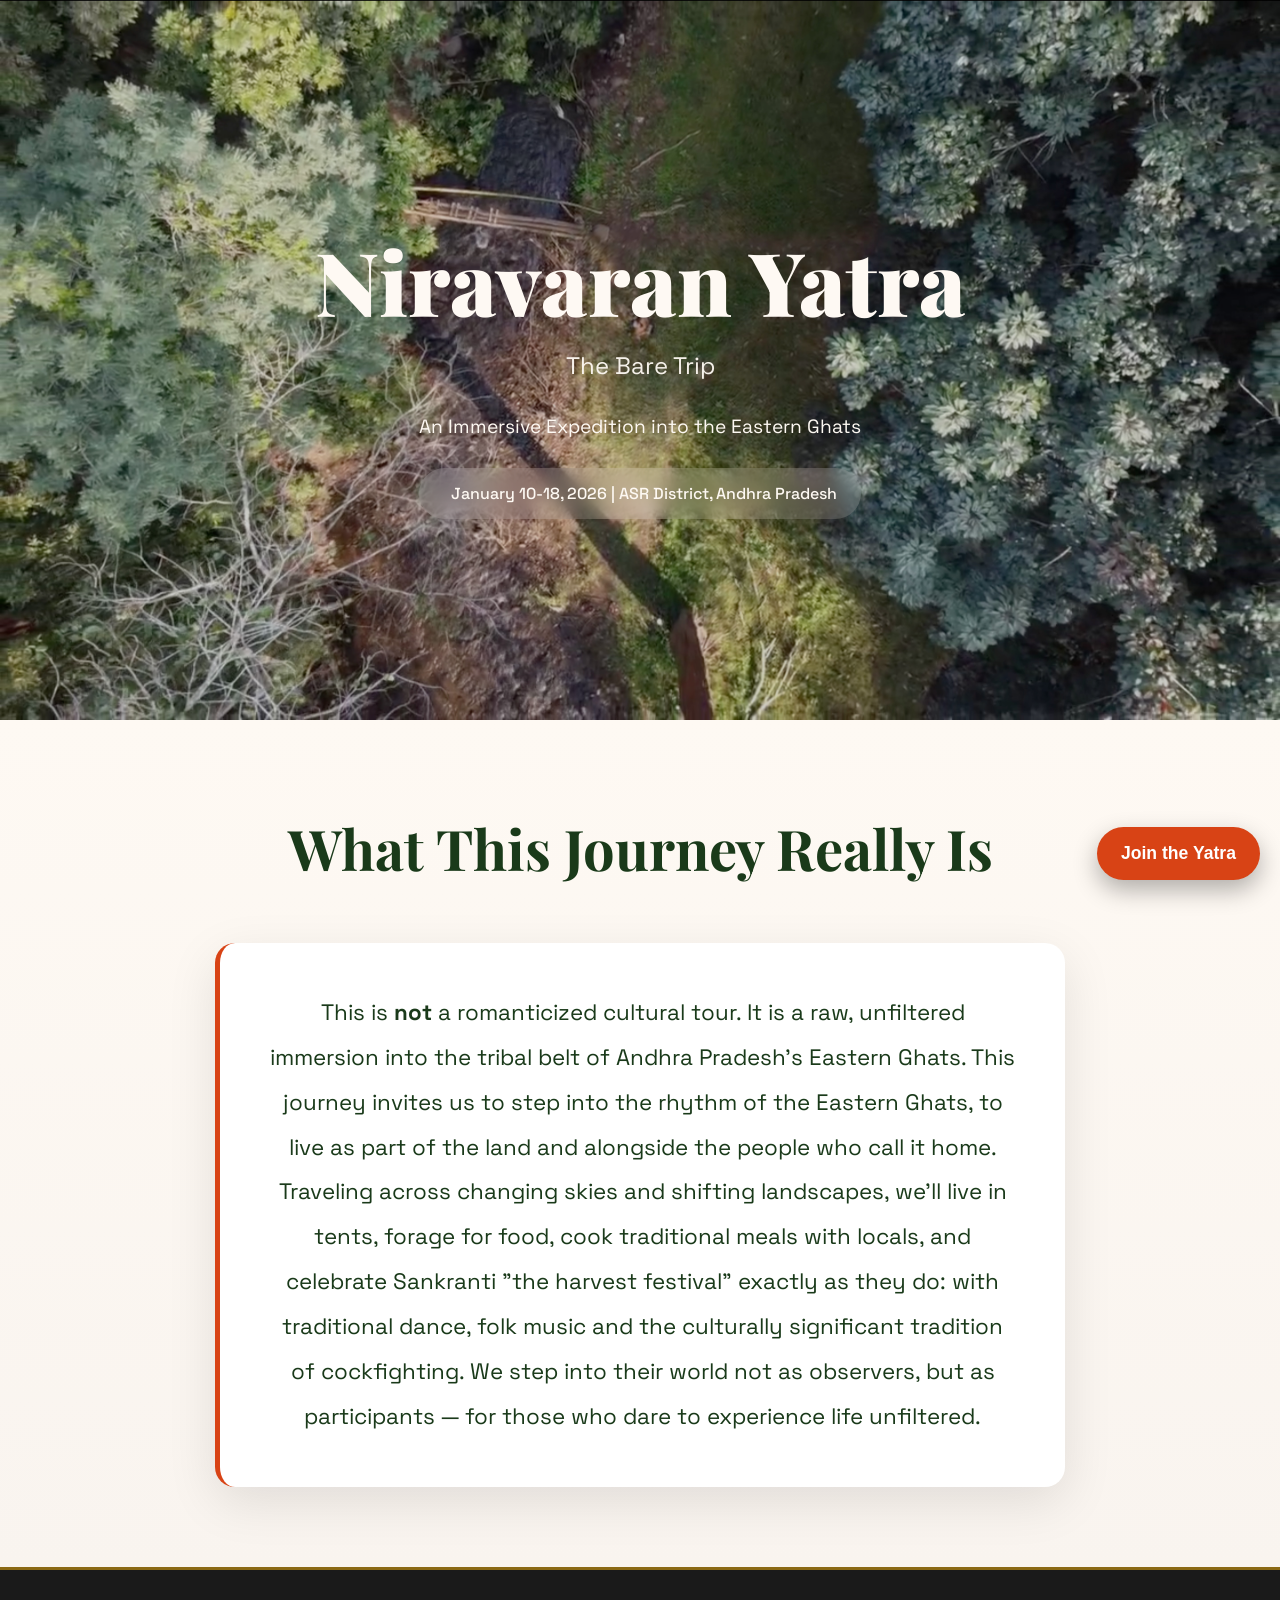
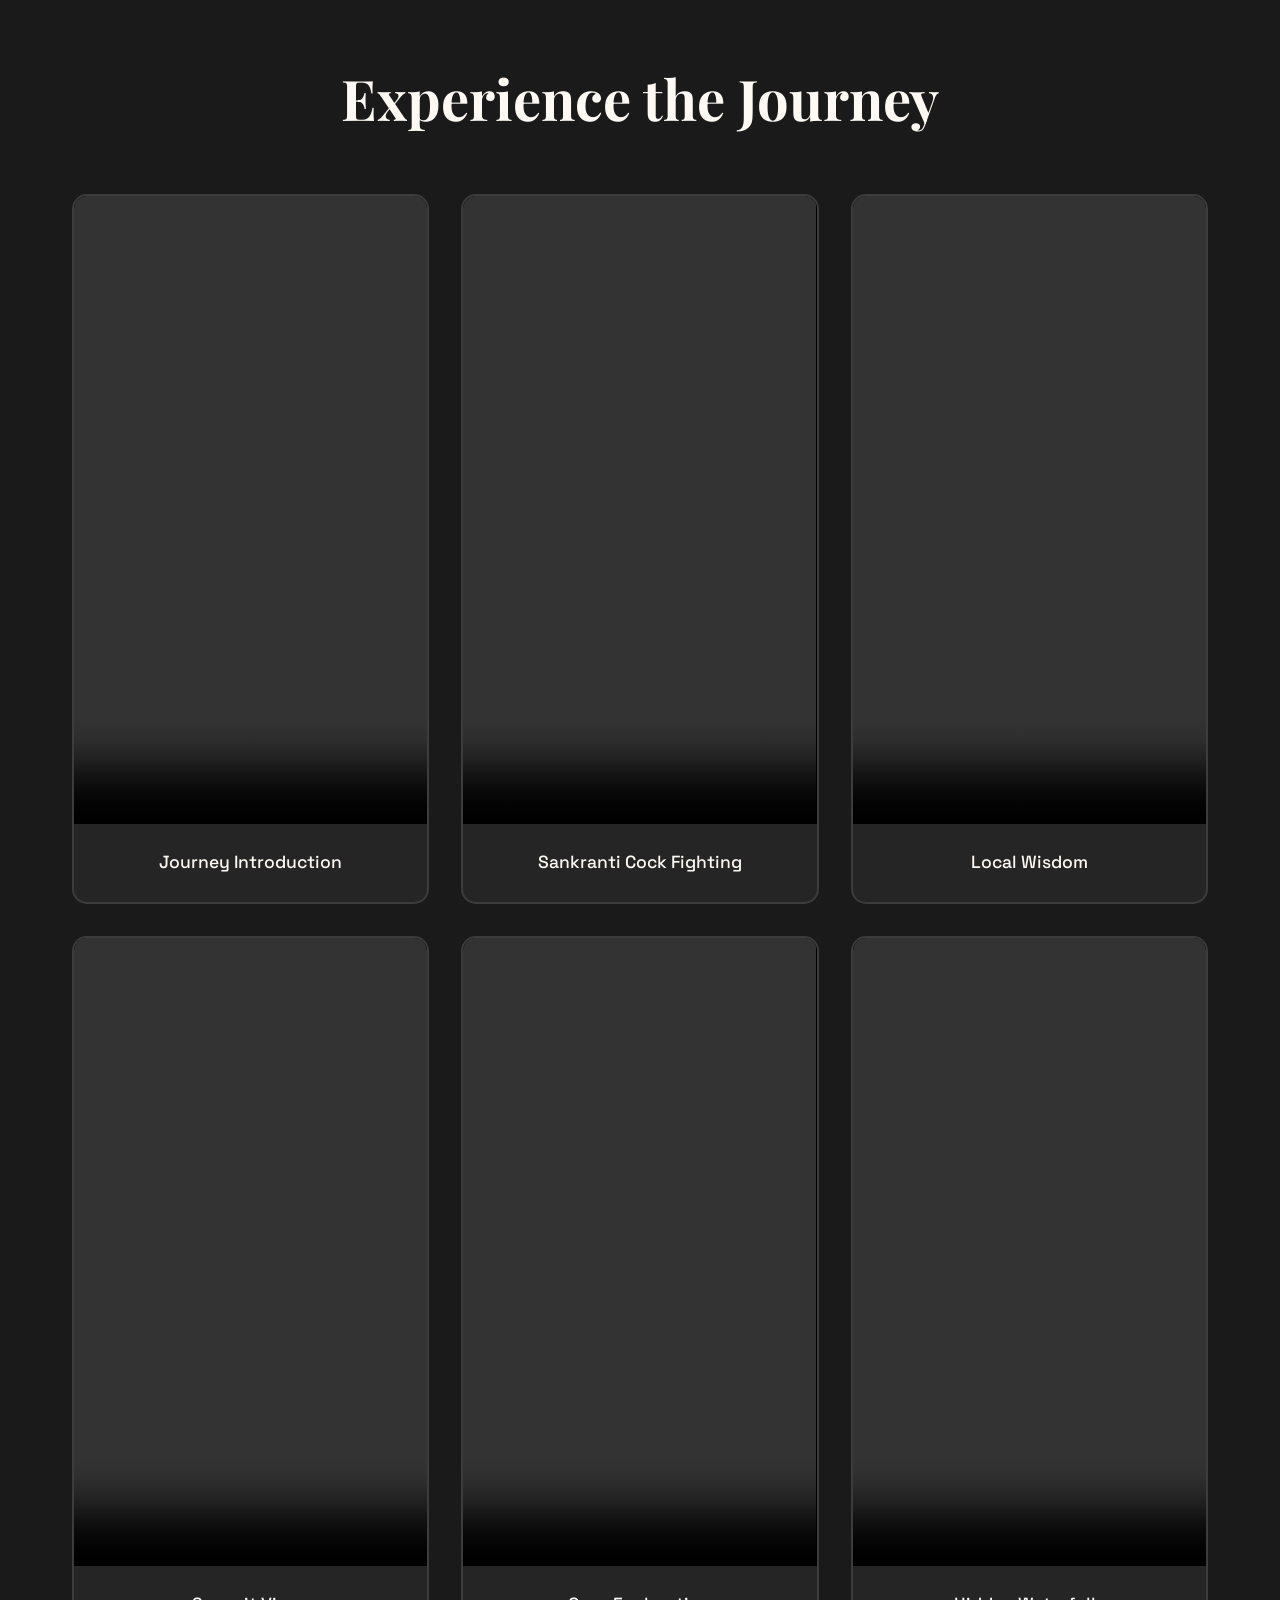
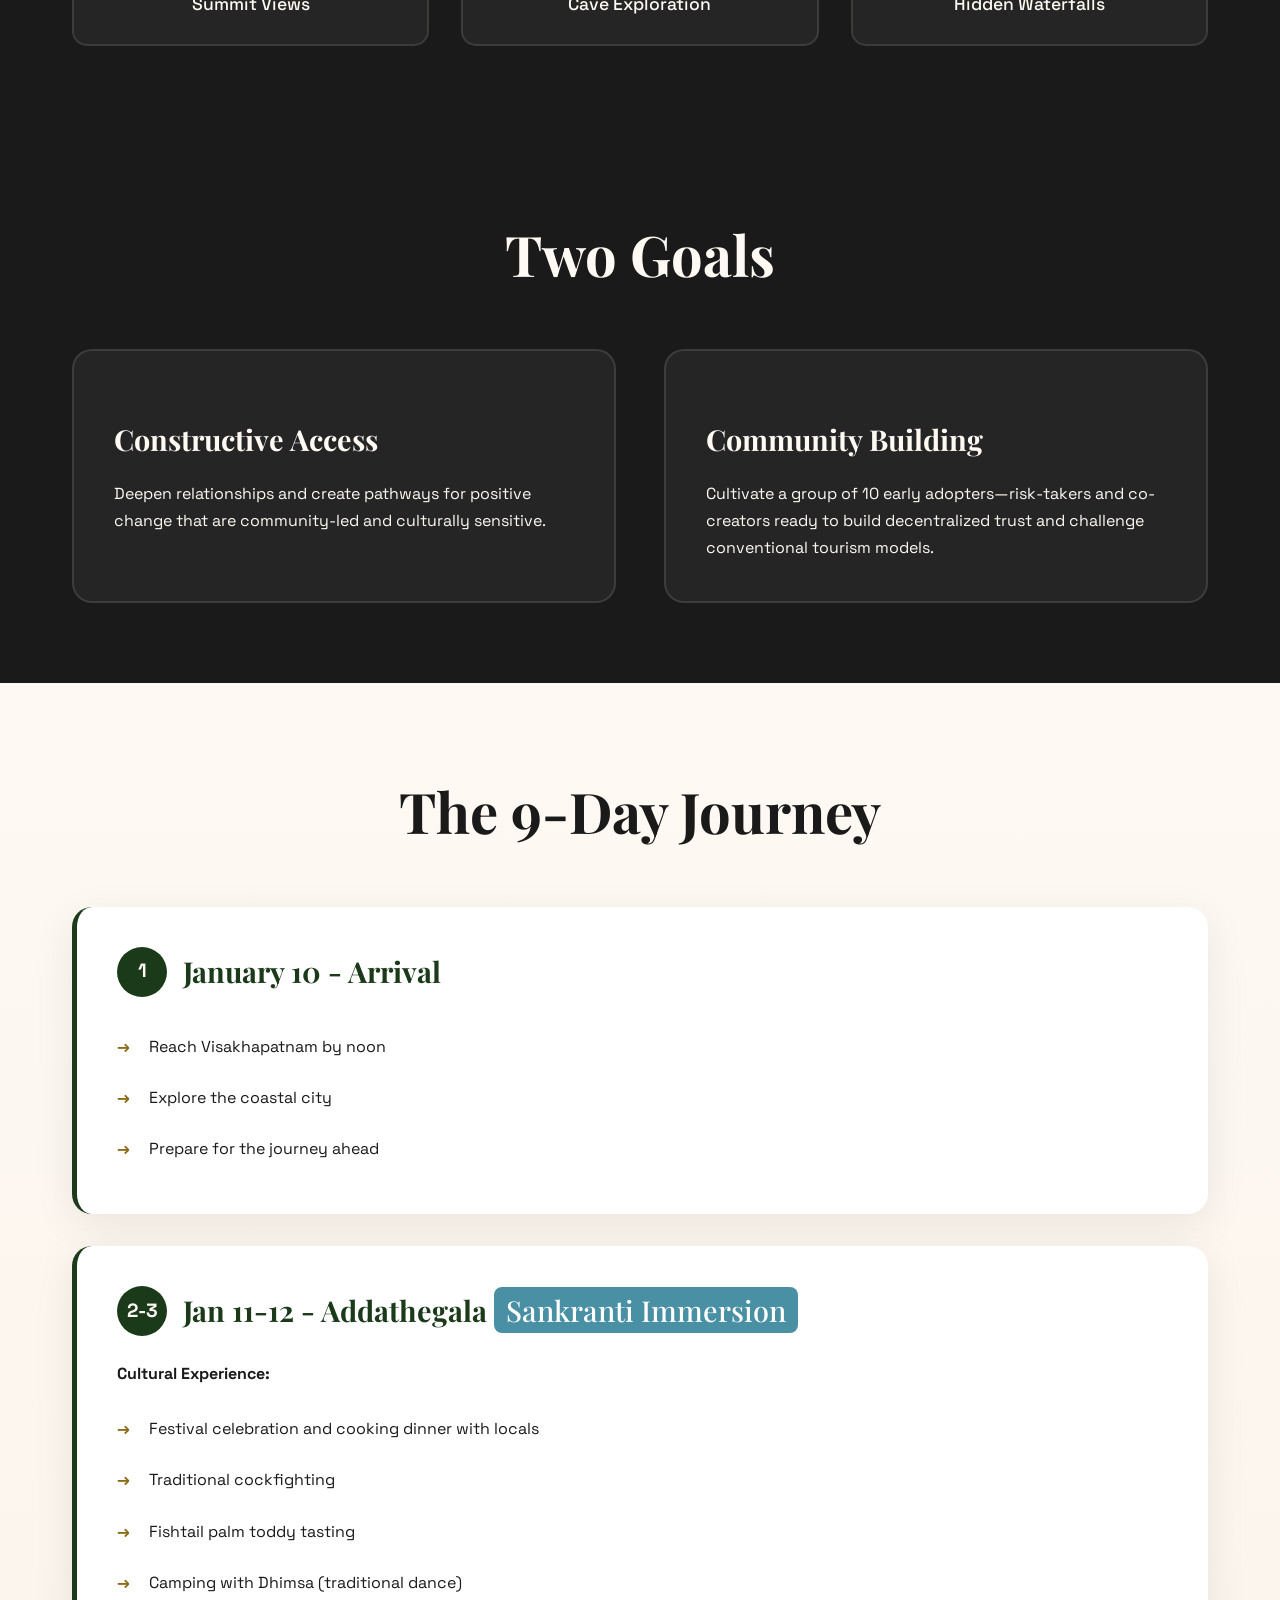
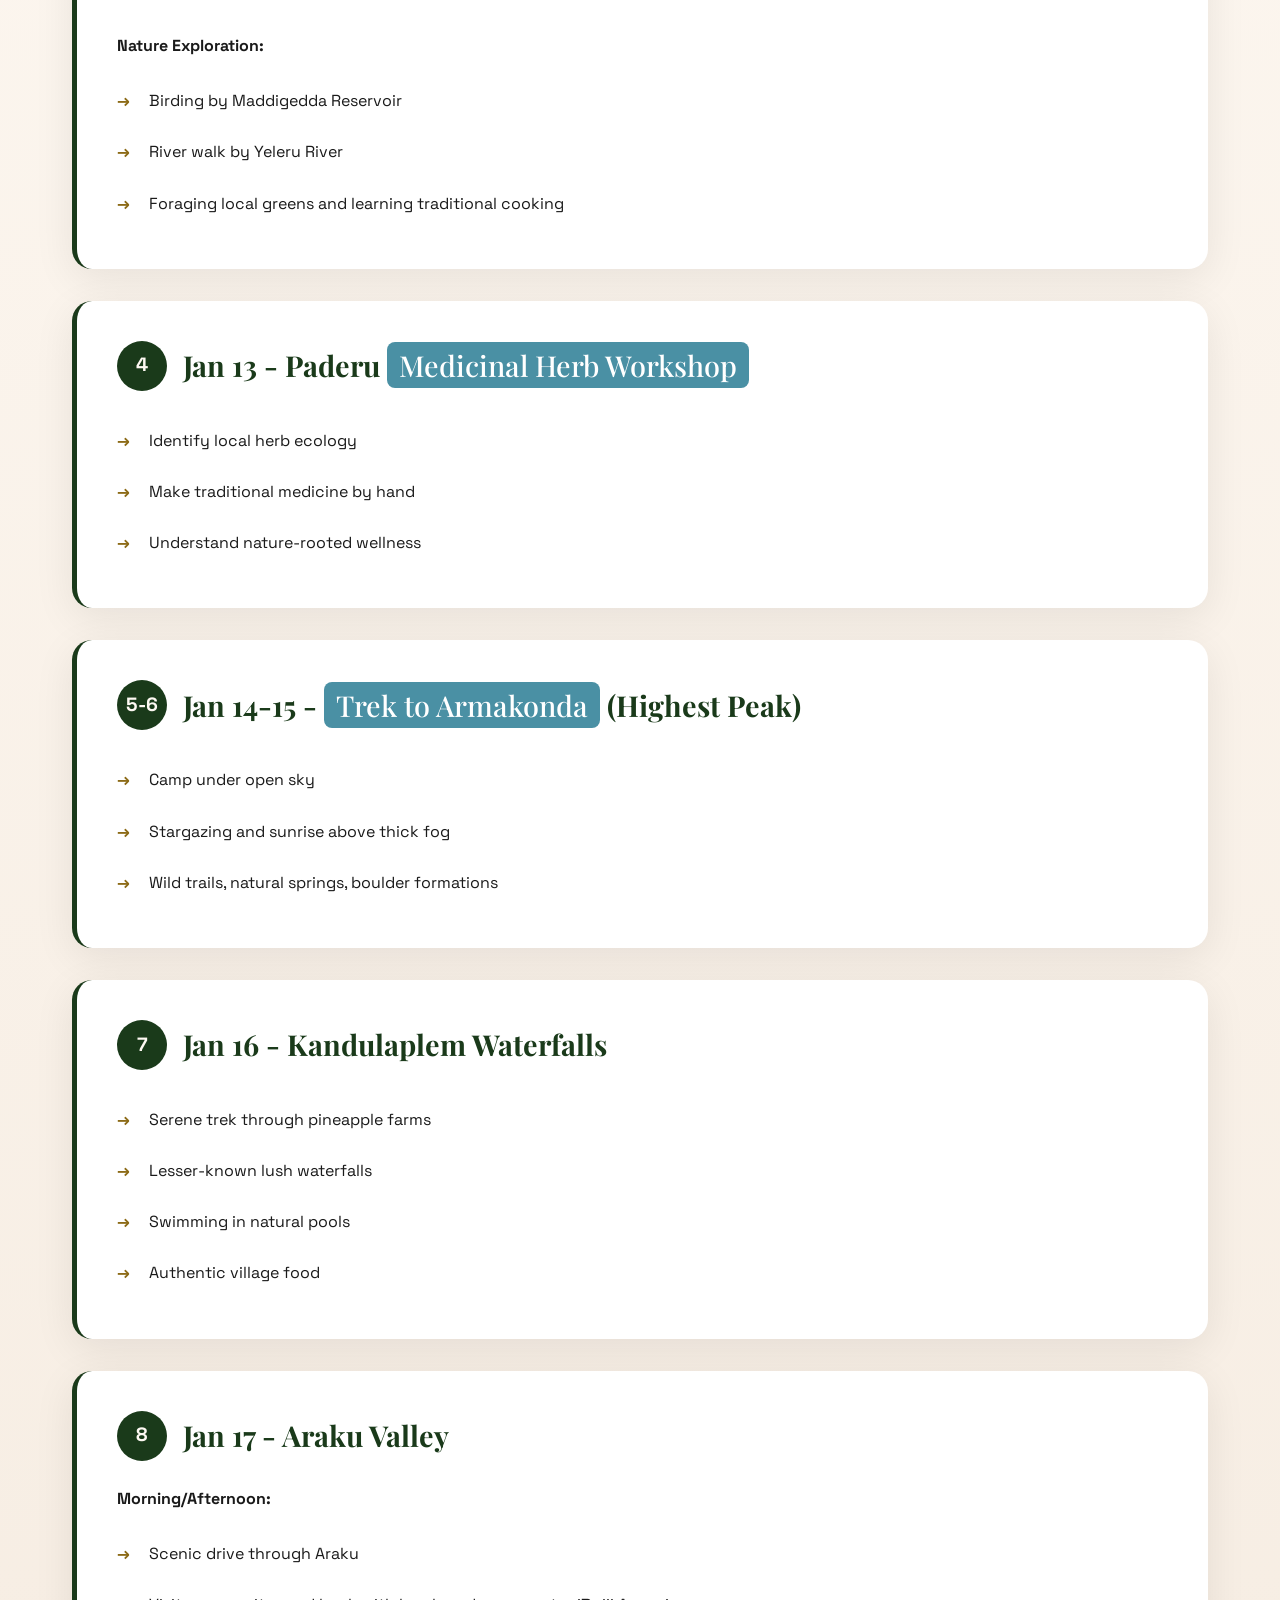
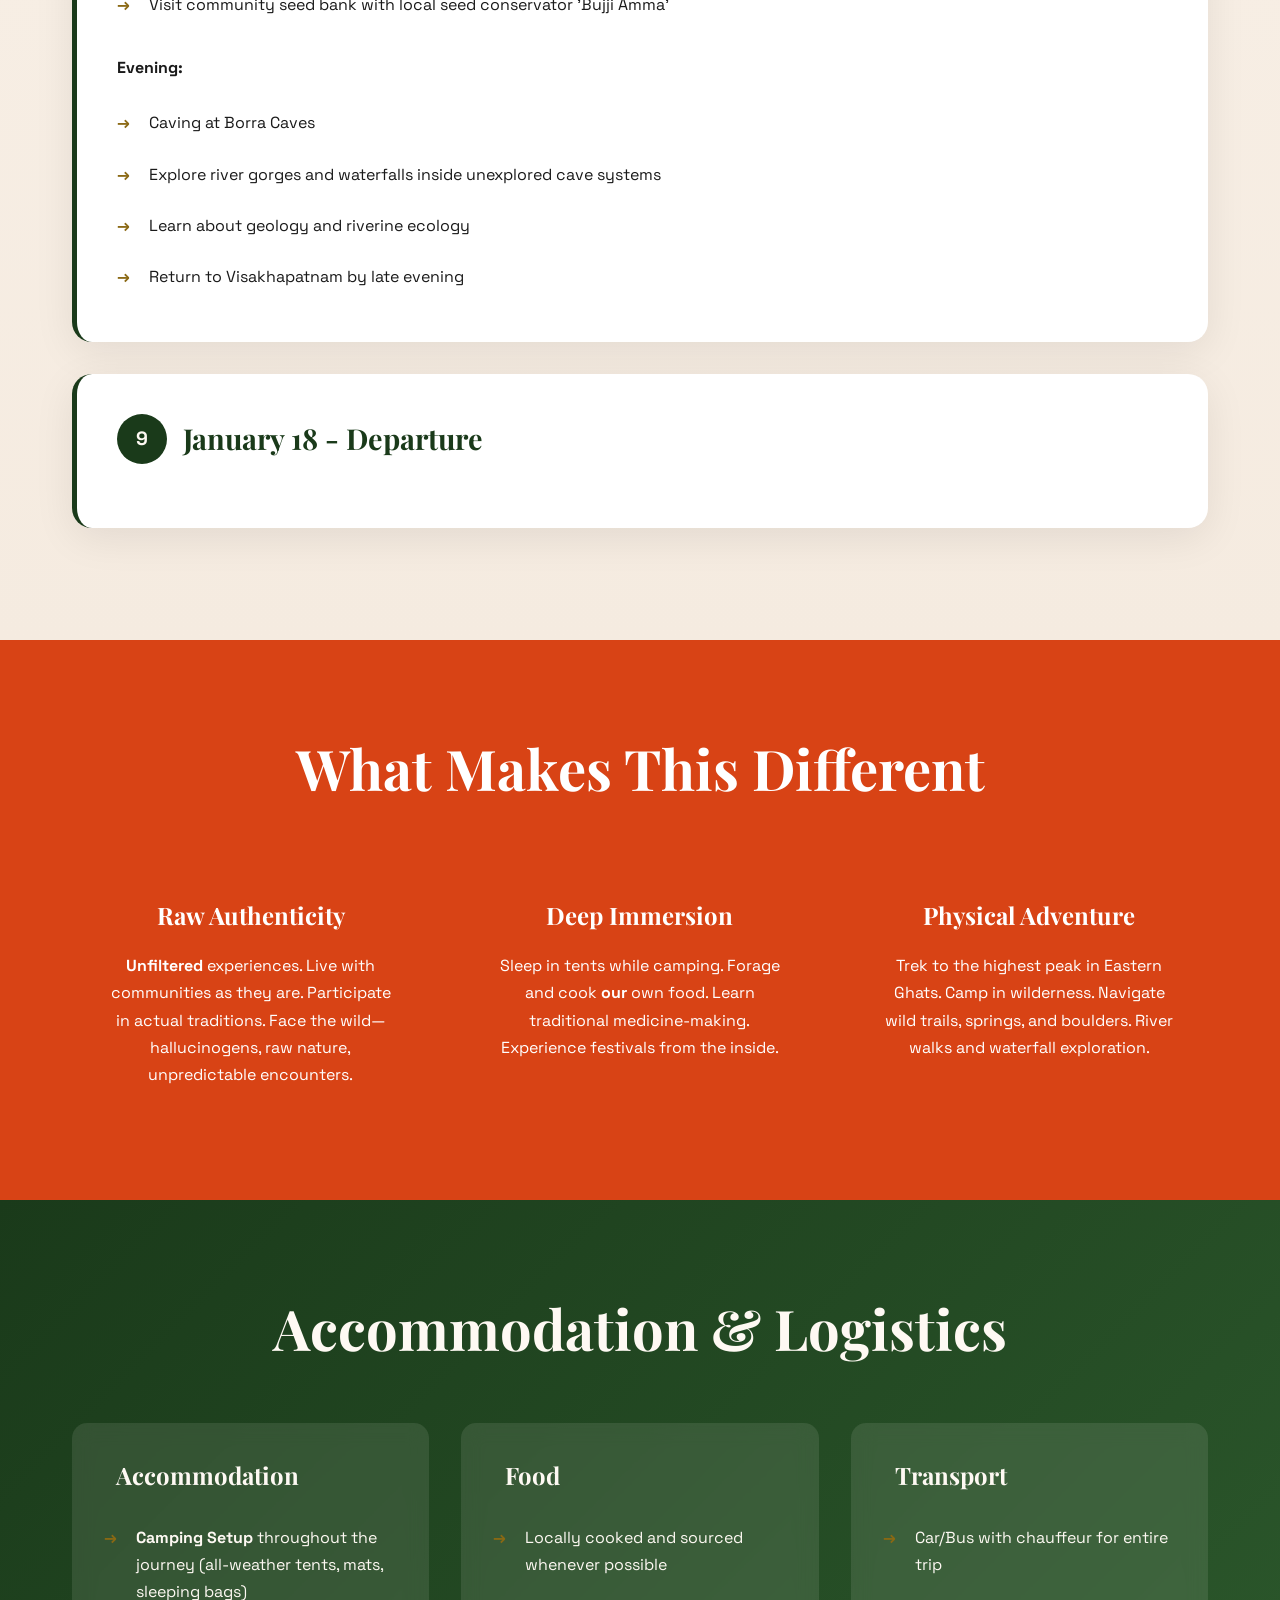
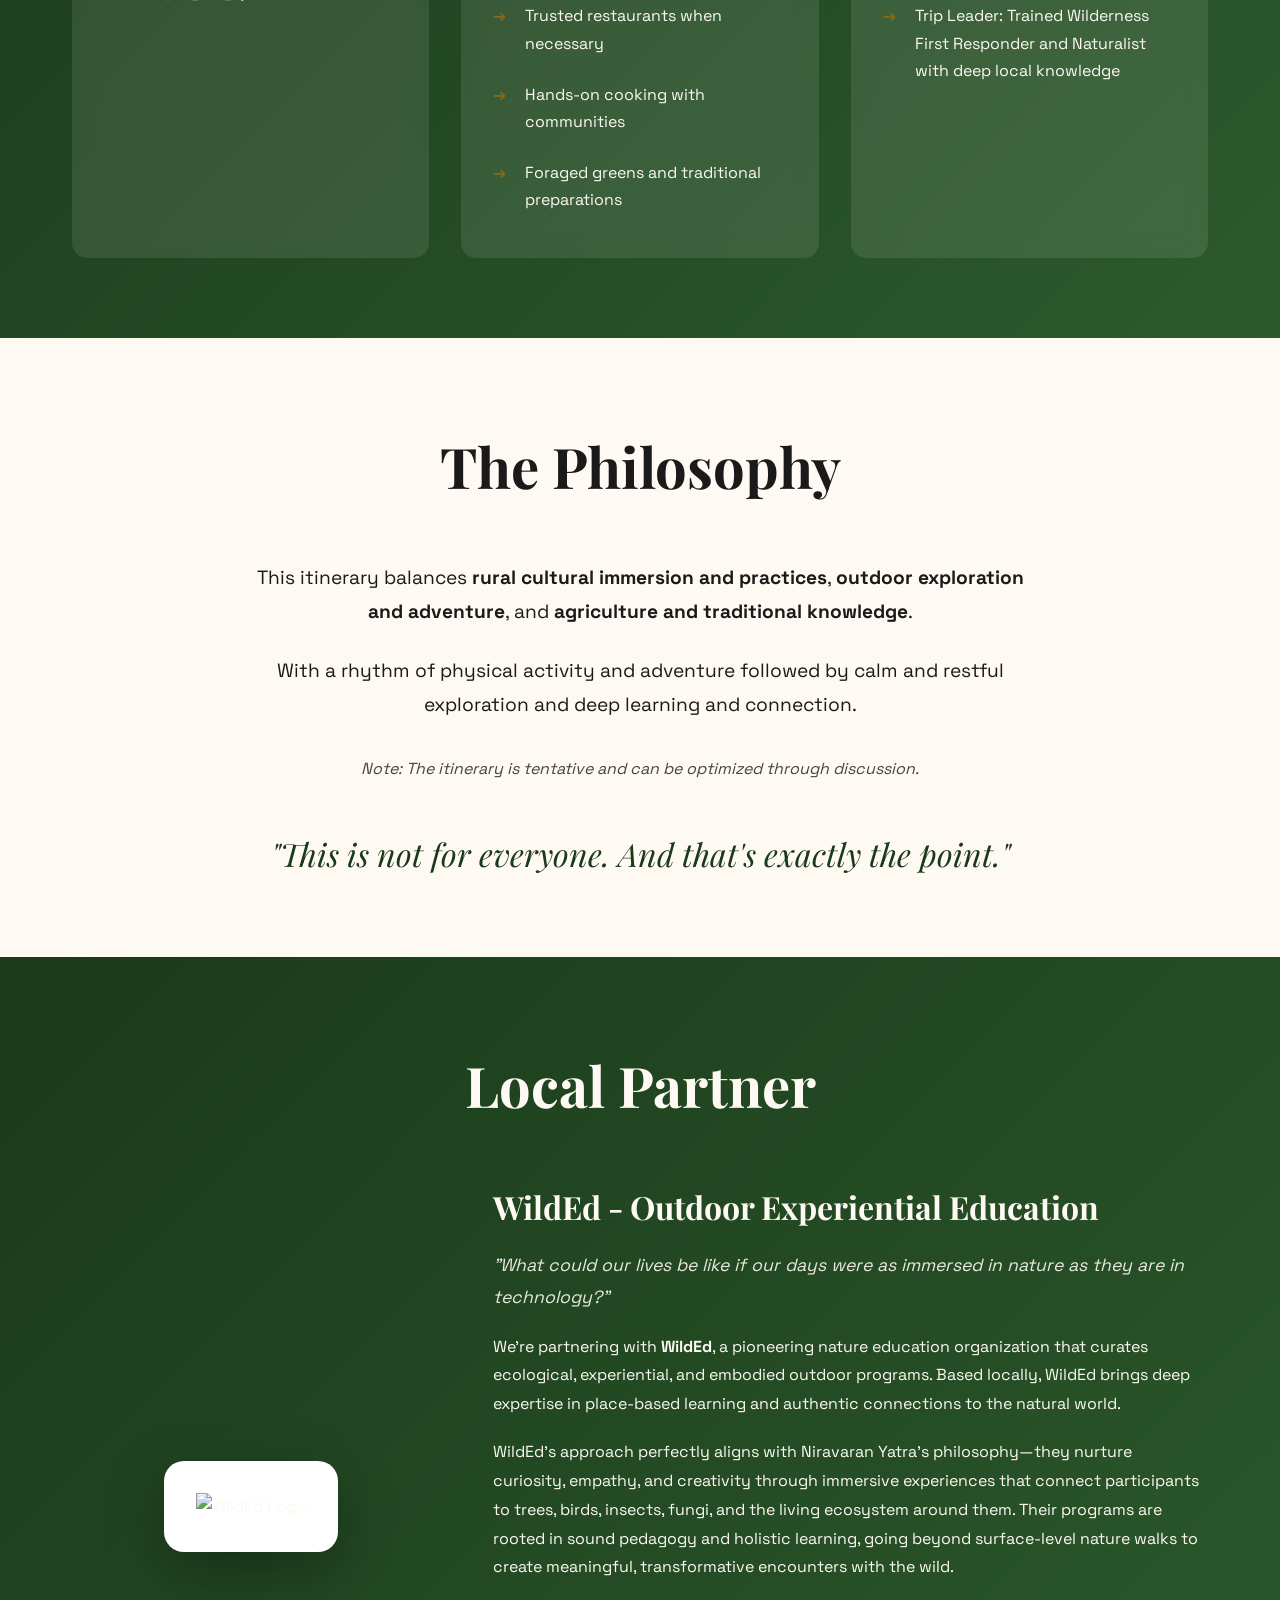
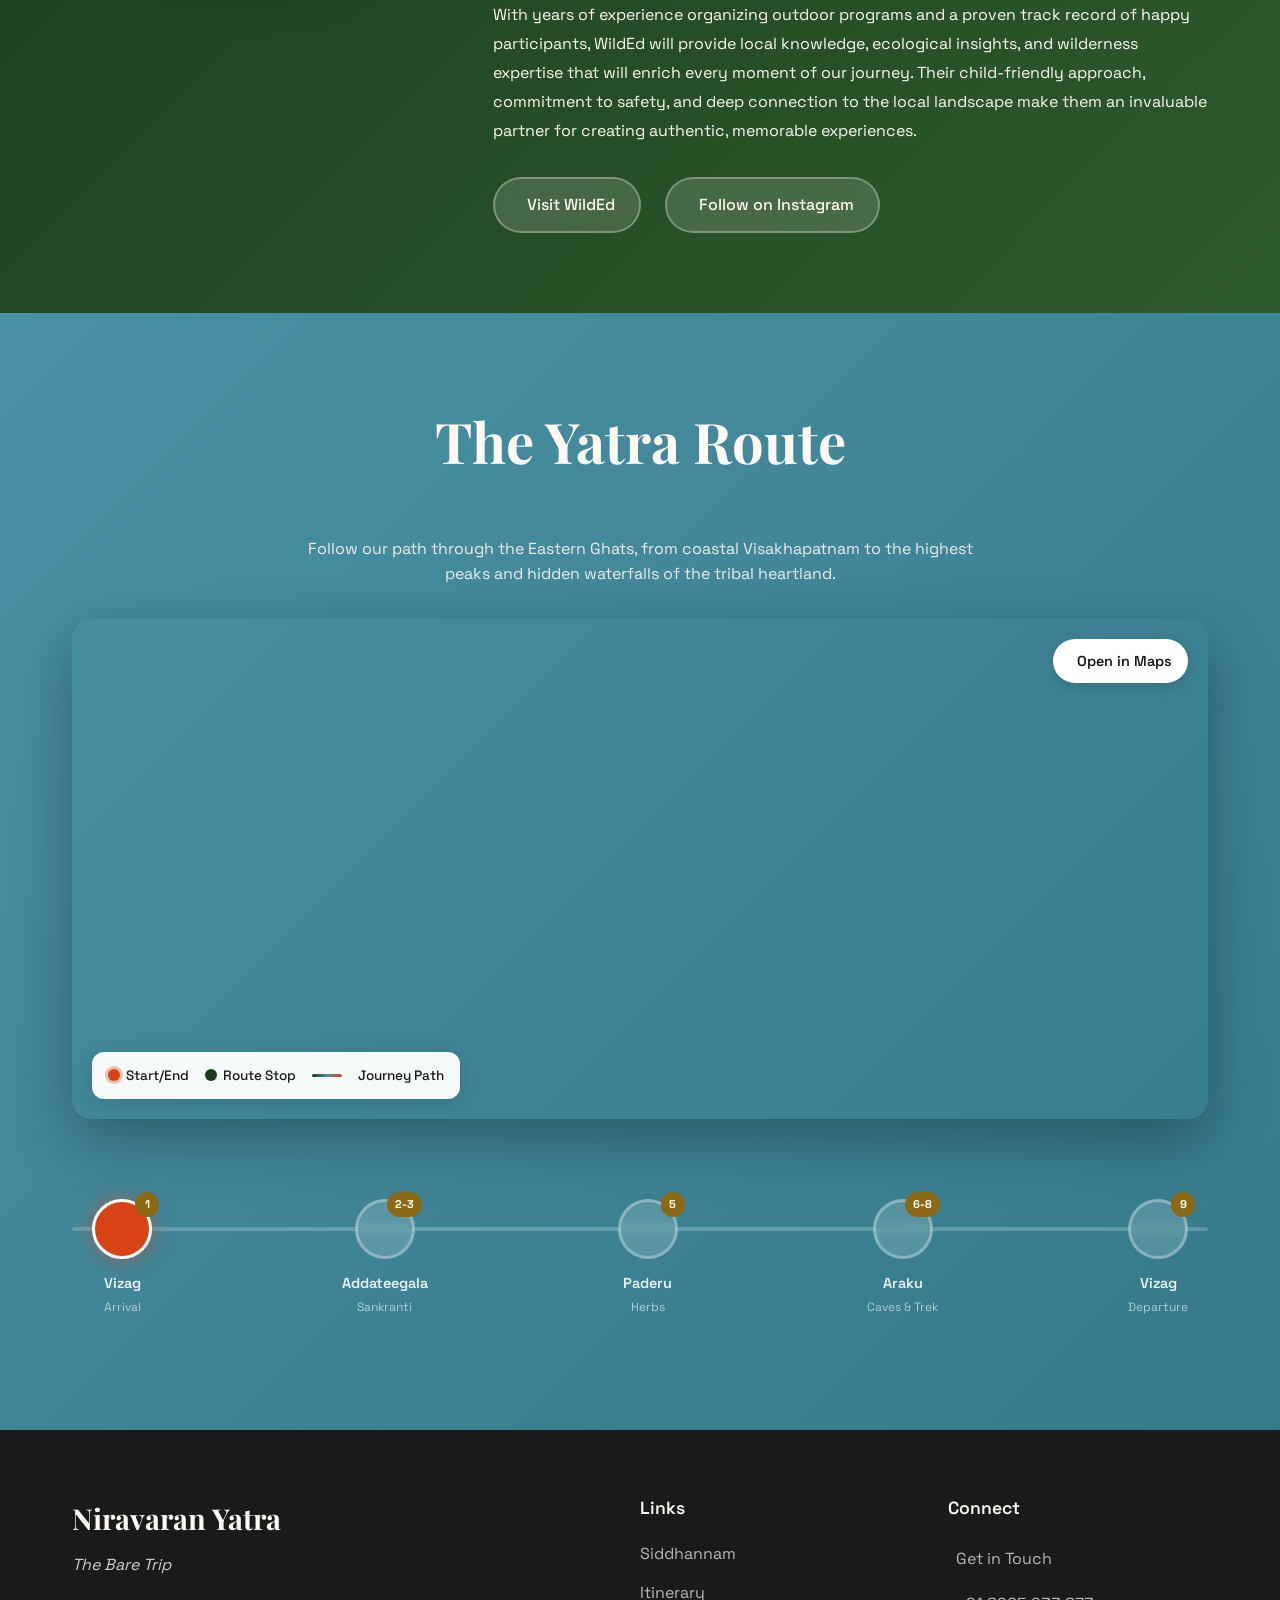
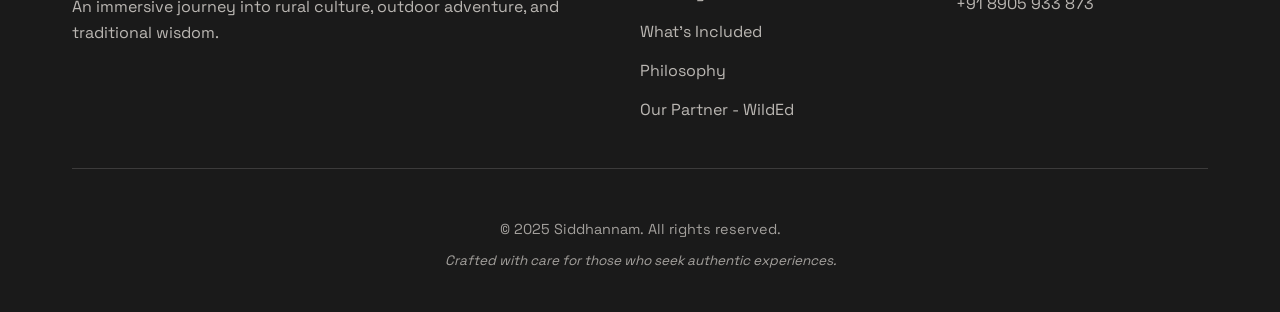
==== commit cd0fda2c: "feat: Implement unique visitor tracking, update hero section with a video background, streamline the" ====
--- a/index.html
+++ b/index.html
@@ -42,16 +42,13 @@
         "touristType": ["Adventure Tourism", "Cultural Tourism", "Eco Tourism"],
         "itinerary": {
             "@type": "ItemList",
-            "numberOfItems": 8,
+            "numberOfItems": 5,
             "itemListElement": [
                 {"@type": "ListItem", "position": 1, "name": "Visakhapatnam - Arrival"},
-                {"@type": "ListItem", "position": 2, "name": "Guramamidi - Village"},
-                {"@type": "ListItem", "position": 3, "name": "Narsapuram - Culture"},
-                {"@type": "ListItem", "position": 4, "name": "Addateegala - Sankranti Festival"},
-                {"@type": "ListItem", "position": 5, "name": "Chintapalle - Forest"},
-                {"@type": "ListItem", "position": 6, "name": "Paderu - Medicinal Herbs"},
-                {"@type": "ListItem", "position": 7, "name": "Araku Valley - Caves & Trek"},
-                {"@type": "ListItem", "position": 8, "name": "Visakhapatnam - Departure"}
+                {"@type": "ListItem", "position": 2, "name": "Addateegala - Sankranti Festival"},
+                {"@type": "ListItem", "position": 3, "name": "Paderu - Medicinal Herbs"},
+                {"@type": "ListItem", "position": 4, "name": "Araku Valley - Caves & Trek"},
+                {"@type": "ListItem", "position": 5, "name": "Visakhapatnam - Departure"}
             ]
         },
         "offers": {
@@ -88,6 +85,12 @@
                 <input type="email" name="email" placeholder="Email (Optional)">
                 <input type="text" name="city" placeholder="City / State" required>
                 <input type="number" name="age" placeholder="Age" required>
+                <select name="gender" required>
+                    <option value="">Select Gender</option>
+                    <option value="Male">Male</option>
+                    <option value="Female">Female</option>
+                    <option value="Other">Other</option>
+                </select>
                 <select name="fitness">
                     <option>Fitness Level</option>
                     <option>Beginner</option>
@@ -101,6 +104,10 @@
         </div>
     </div>
     <div class="hero">
+        <video class="hero-video" autoplay muted loop playsinline poster="assets/media/hero-poster.jpg">
+            <source src="assets/media/hero-bg.mp4" type="video/mp4">
+        </video>
+        <div class="hero-overlay"></div>
         <div class="hero-content">
             <h1>Niravaran Yatra</h1>
             <p class="subtitle">The Bare Trip</p>
@@ -450,26 +457,6 @@
                     </div>
                     <div class="timeline-stop" data-stop="1">
                         <div class="stop-marker">
-                            <span class="day-badge">2</span>
-                            <i class="ph-fill ph-house-line"></i>
-                        </div>
-                        <div class="stop-info">
-                            <h4>Guramamidi</h4>
-                            <p>Village</p>
-                        </div>
-                    </div>
-                    <div class="timeline-stop" data-stop="2">
-                        <div class="stop-marker">
-                            <span class="day-badge">2</span>
-                            <i class="ph-fill ph-map-pin"></i>
-                        </div>
-                        <div class="stop-info">
-                            <h4>Narsapuram</h4>
-                            <p>Culture</p>
-                        </div>
-                    </div>
-                    <div class="timeline-stop" data-stop="3">
-                        <div class="stop-marker">
                             <span class="day-badge">2-3</span>
                             <i class="ph-fill ph-confetti"></i>
                         </div>
@@ -478,17 +465,7 @@
                             <p>Sankranti</p>
                         </div>
                     </div>
-                    <div class="timeline-stop" data-stop="4">
-                        <div class="stop-marker">
-                            <span class="day-badge">4</span>
-                            <i class="ph-fill ph-tree"></i>
-                        </div>
-                        <div class="stop-info">
-                            <h4>Chintapalle</h4>
-                            <p>Forest</p>
-                        </div>
-                    </div>
-                    <div class="timeline-stop" data-stop="5">
+                    <div class="timeline-stop" data-stop="2">
                         <div class="stop-marker">
                             <span class="day-badge">5</span>
                             <i class="ph-fill ph-leaf"></i>
@@ -498,7 +475,7 @@
                             <p>Herbs</p>
                         </div>
                     </div>
-                    <div class="timeline-stop" data-stop="6">
+                    <div class="timeline-stop" data-stop="3">
                         <div class="stop-marker">
                             <span class="day-badge">6-8</span>
                             <i class="ph-fill ph-mountains"></i>
@@ -508,7 +485,7 @@
                             <p>Caves & Trek</p>
                         </div>
                     </div>
-                    <div class="timeline-stop" data-stop="7">
+                    <div class="timeline-stop" data-stop="4">
                         <div class="stop-marker">
                             <span class="day-badge">9</span>
                             <i class="ph-fill ph-airplane-landing"></i>
--- a/assets/style.css
+++ b/assets/style.css
@@ -27,29 +27,63 @@
     text-align: center;
     position: relative;
     overflow: hidden;
+    min-height: 60vh;
+    display: flex;
+    align-items: center;
+    justify-content: center;
 }
 
 @media (min-width: 768px) {
     .hero {
         padding: 8rem 2rem 6rem;
-    }
-}
-
-.hero::before {
-    content: '';
+        min-height: 80vh;
+    }
+}
+
+.hero-video {
+    position: absolute;
+    top: 0;
+    left: 0;
+    width: 100%;
+    height: 100%;
+    object-fit: cover;
+    z-index: 0;
+}
+
+/* Reduce motion preference - pause video for accessibility */
+@media (prefers-reduced-motion: reduce) {
+    .hero-video {
+        display: none;
+    }
+}
+
+.hero-overlay {
     position: absolute;
     top: 0;
     left: 0;
     right: 0;
     bottom: 0;
-    background: url('data:image/svg+xml,<svg width="60" height="60" xmlns="http://www.w3.org/2000/svg"><path d="M0 0h60v60H0z" fill="none"/><path d="M30 15l5 10h10l-8 7 3 10-10-6-10 6 3-10-8-7h10z" fill="rgba(254,249,243,0.05)"/></svg>');
-    opacity: 0.3;
+    /* background: linear-gradient(135deg,
+            rgba(26, 58, 26, 0.20),
+            rgba(45, 90, 45, 0.15)); */
+    z-index: 1;
+}
+
+.hero-overlay {
+    background: rgba(0, 0, 0, 0.35);
+}
+
+@media (min-width: 768px) {
+    .hero-overlay {
+        background: rgba(0, 0, 0, 0.20);
+    }
 }
 
 .hero-content {
     position: relative;
     max-width: 900px;
     margin: 0 auto;
+    z-index: 2;
 }
 
 h1 {
@@ -608,34 +642,165 @@
     pointer-events: none;
 }
 
+/* ==========================================
+   POPUP FORM - FULLY RESPONSIVE
+   ========================================== */
 .popup-overlay {
     position: fixed;
     inset: 0;
-    background: rgba(0, 0, 0, 0.7);
+    background: rgba(0, 0, 0, 0.8);
     display: flex;
     align-items: center;
     justify-content: center;
     z-index: 9999;
+    padding: 0.5rem;
+    overflow-y: auto;
+    backdrop-filter: blur(5px);
 }
 
 .popup-box {
     background: white;
-    width: 95%;
-    max-width: 500px;
-    padding: 2rem;
-    border-radius: 18px;
+    width: 100%;
+    max-width: 480px;
+    padding: 1rem 1rem 1.25rem;
+    border-radius: 14px;
     position: relative;
     animation: fadeIn 0.3s ease;
+    max-height: 95vh;
+    overflow-y: auto;
+    box-shadow: 0 25px 60px rgba(0, 0, 0, 0.4);
+}
+
+@media (min-width: 480px) {
+    .popup-box {
+        padding: 1.5rem;
+        border-radius: 18px;
+    }
+}
+
+@media (min-width: 768px) {
+    .popup-box {
+        padding: 2rem;
+        max-height: 85vh;
+        border-radius: 20px;
+    }
+}
+
+.popup-box h2 {
+    font-family: 'Playfair Display', serif;
+    font-size: 1.15rem;
+    color: var(--forest);
+    margin-bottom: 0.75rem;
+    padding-right: 2rem;
+    line-height: 1.25;
+}
+
+@media (min-width: 480px) {
+    .popup-box h2 {
+        font-size: 1.35rem;
+        margin-bottom: 1rem;
+    }
+}
+
+@media (min-width: 768px) {
+    .popup-box h2 {
+        font-size: 1.5rem;
+        margin-bottom: 1.25rem;
+    }
+}
+
+.popup-box form {
+    display: flex;
+    flex-direction: column;
+    gap: 0.5rem;
+}
+
+@media (min-width: 480px) {
+    .popup-box form {
+        gap: 0.6rem;
+    }
 }
 
 .popup-box input,
 .popup-box select,
 .popup-box textarea {
     width: 100%;
-    margin: 10px 0;
-    padding: 0.8rem;
+    padding: 0.7rem 0.85rem;
     border-radius: 8px;
-    border: 1px solid #ddd;
+    border: 1.5px solid #e0e0e0;
+    font-size: 0.95rem;
+    font-family: 'Space Grotesk', sans-serif;
+    transition: all 0.2s ease;
+    background: #fafafa;
+    -webkit-appearance: none;
+    appearance: none;
+}
+
+@media (min-width: 480px) {
+
+    .popup-box input,
+    .popup-box select,
+    .popup-box textarea {
+        padding: 0.85rem 1rem;
+        border-radius: 10px;
+        font-size: 1rem;
+    }
+}
+
+.popup-box input:focus,
+.popup-box select:focus,
+.popup-box textarea:focus {
+    outline: none;
+    border-color: var(--forest);
+    background: white;
+    box-shadow: 0 0 0 3px rgba(26, 58, 26, 0.1);
+}
+
+.popup-box input::placeholder,
+.popup-box textarea::placeholder {
+    color: #999;
+}
+
+.popup-box select {
+    cursor: pointer;
+    background-image: url("data:image/svg+xml,%3Csvg xmlns='http://www.w3.org/2000/svg' width='12' height='12' viewBox='0 0 12 12'%3E%3Cpath fill='%23666' d='M6 8L1 3h10z'/%3E%3C/svg%3E");
+    background-repeat: no-repeat;
+    background-position: right 0.85rem center;
+    padding-right: 2.25rem;
+}
+
+.popup-box select option {
+    padding: 0.5rem;
+}
+
+.popup-box textarea {
+    resize: vertical;
+    min-height: 60px;
+}
+
+@media (min-width: 480px) {
+    .popup-box textarea {
+        min-height: 80px;
+    }
+}
+
+/* Two-column layout for age and gender on larger screens */
+@media (min-width: 400px) {
+    .popup-box form {
+        display: grid;
+        grid-template-columns: 1fr 1fr;
+        gap: 0.75rem;
+    }
+
+    .popup-box input[name="fullName"],
+    .popup-box input[name="mobile"],
+    .popup-box input[name="email"],
+    .popup-box input[name="city"],
+    .popup-box select[name="fitness"],
+    .popup-box textarea,
+    .popup-box .submit-btn {
+        grid-column: 1 / -1;
+    }
 }
 
 .submit-btn {
@@ -644,30 +809,73 @@
     background: var(--forest);
     color: white;
     border: none;
-    border-radius: 10px;
+    border-radius: 12px;
     font-size: 1.1rem;
+    font-weight: 600;
     cursor: pointer;
+    transition: all 0.3s ease;
+    margin-top: 0.5rem;
+    font-family: 'Space Grotesk', sans-serif;
+}
+
+.submit-btn:hover {
+    background: #0d2a0d;
+    transform: translateY(-2px);
+    box-shadow: 0 8px 20px rgba(26, 58, 26, 0.3);
+}
+
+.submit-btn:active {
+    transform: translateY(0);
+}
+
+.submit-btn:disabled {
+    background: #999;
+    cursor: not-allowed;
+    transform: none;
 }
 
 .close-btn {
     position: absolute;
-    top: 15px;
-    right: 15px;
-    font-size: 1.7rem;
-    background: transparent;
+    top: 10px;
+    right: 10px;
+    width: 36px;
+    height: 36px;
+    display: flex;
+    align-items: center;
+    justify-content: center;
+    font-size: 1.5rem;
+    background: #f5f5f5;
     border: none;
+    border-radius: 50%;
     cursor: pointer;
+    transition: all 0.2s ease;
+    color: #666;
+}
+
+.close-btn:hover {
+    background: #e0e0e0;
+    color: var(--fire);
+}
+
+@media (min-width: 480px) {
+    .close-btn {
+        top: 15px;
+        right: 15px;
+        width: 40px;
+        height: 40px;
+        font-size: 1.7rem;
+    }
 }
 
 @keyframes fadeIn {
     from {
         opacity: 0;
-        transform: scale(0.96);
+        transform: scale(0.95) translateY(20px);
     }
 
     to {
         opacity: 1;
-        transform: scale(1);
+        transform: scale(1) translateY(0);
     }
 }
 
